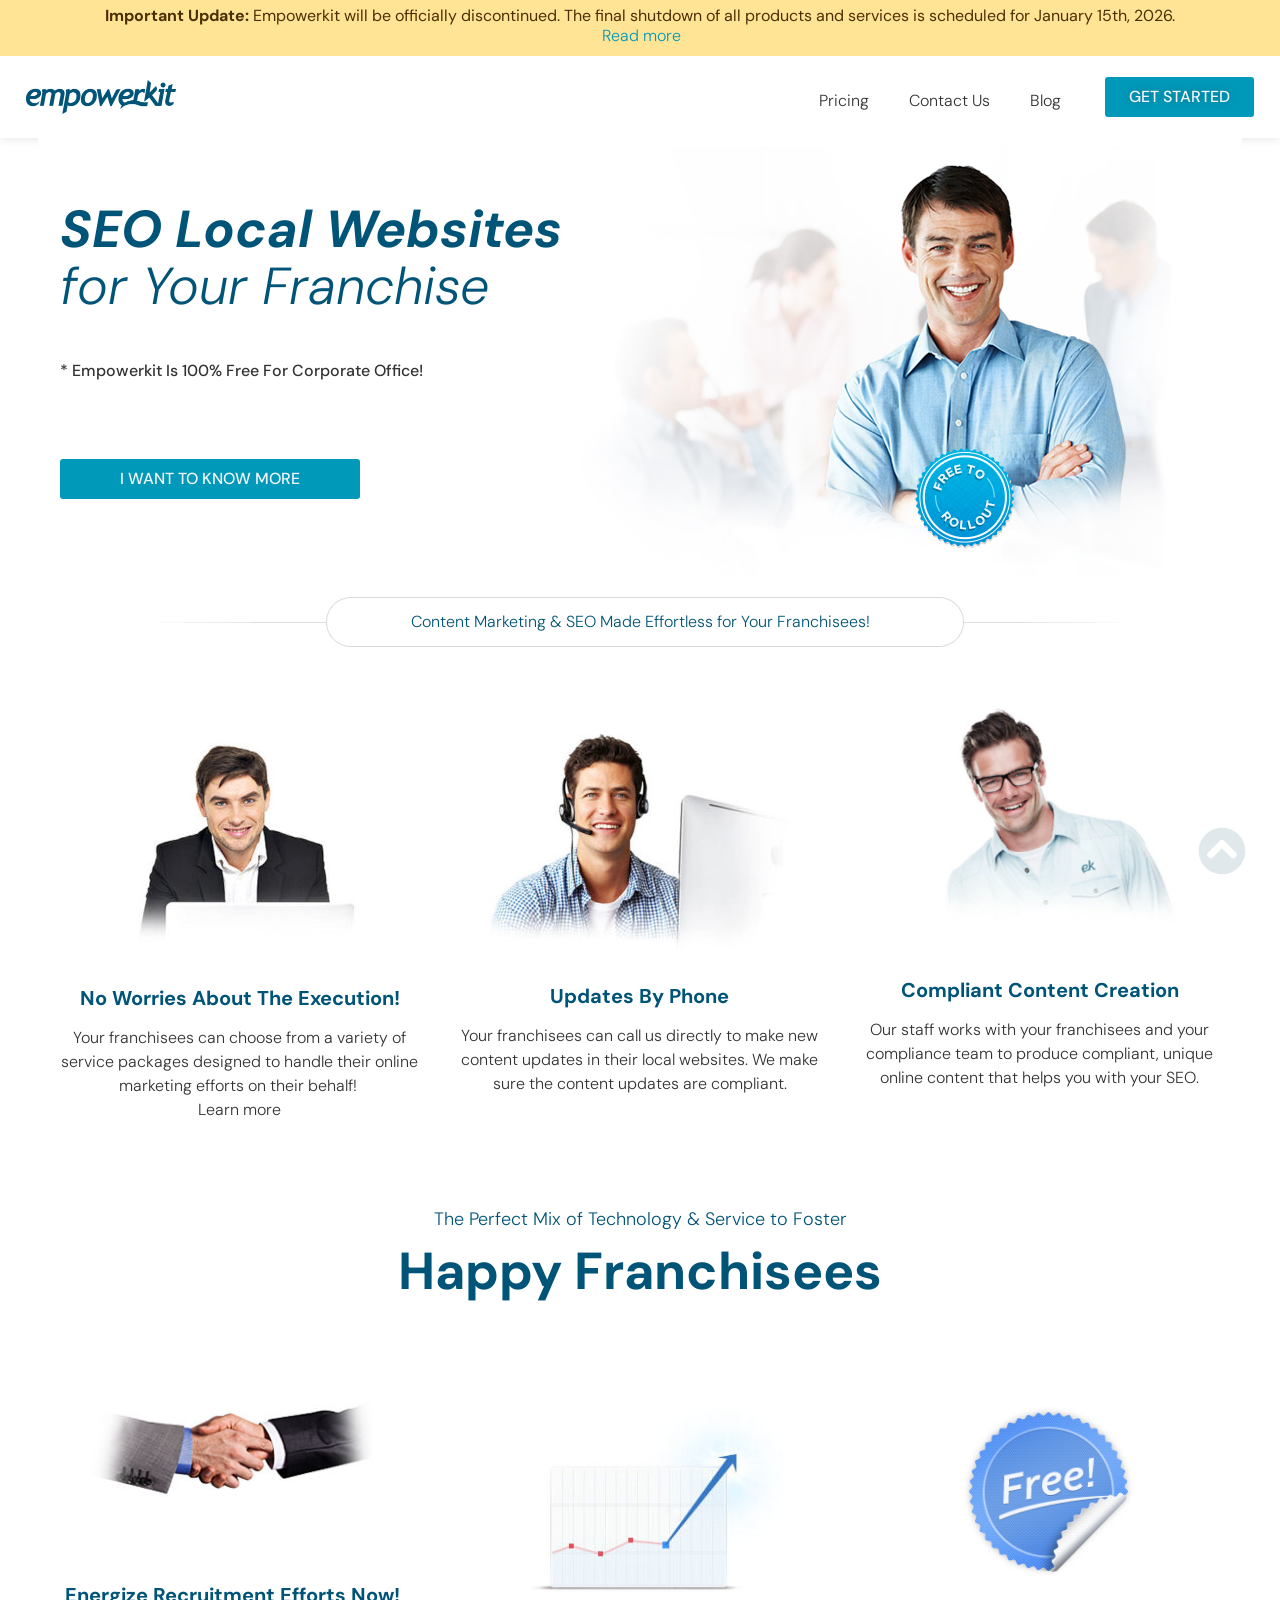
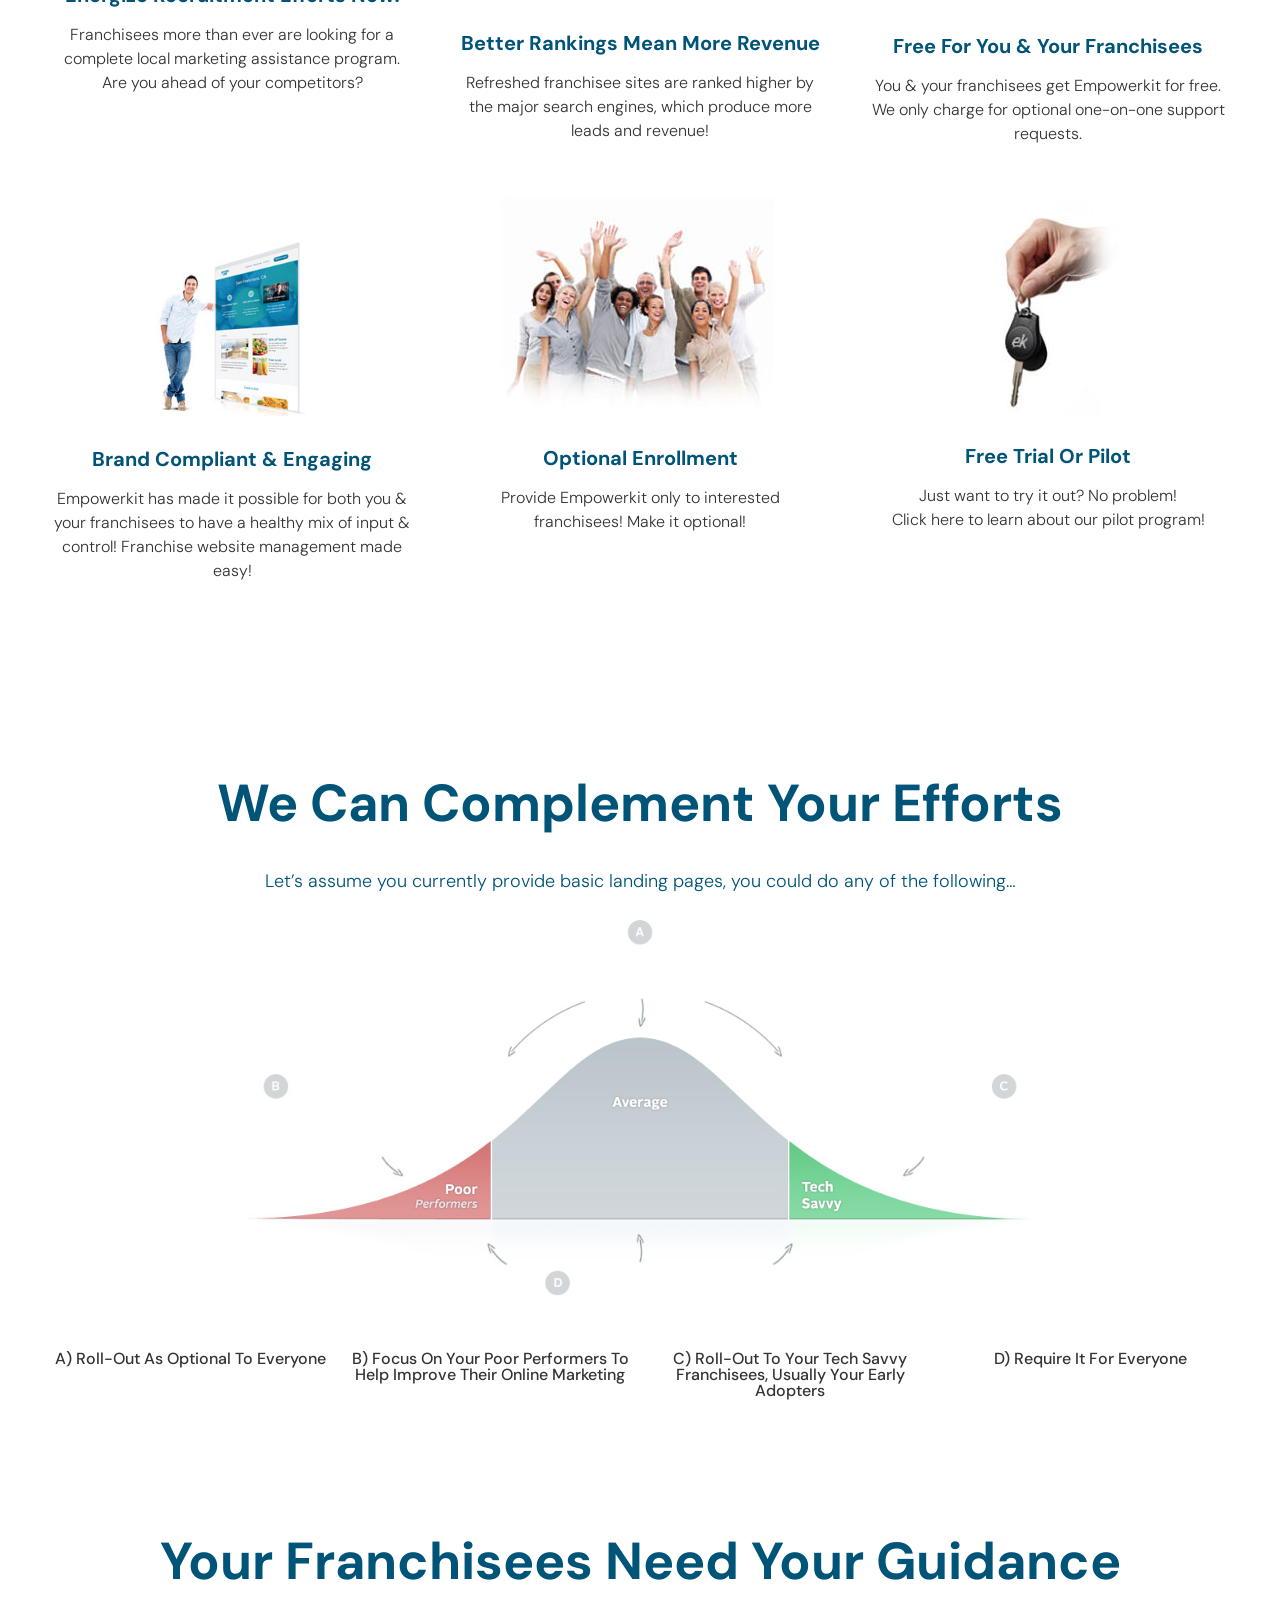
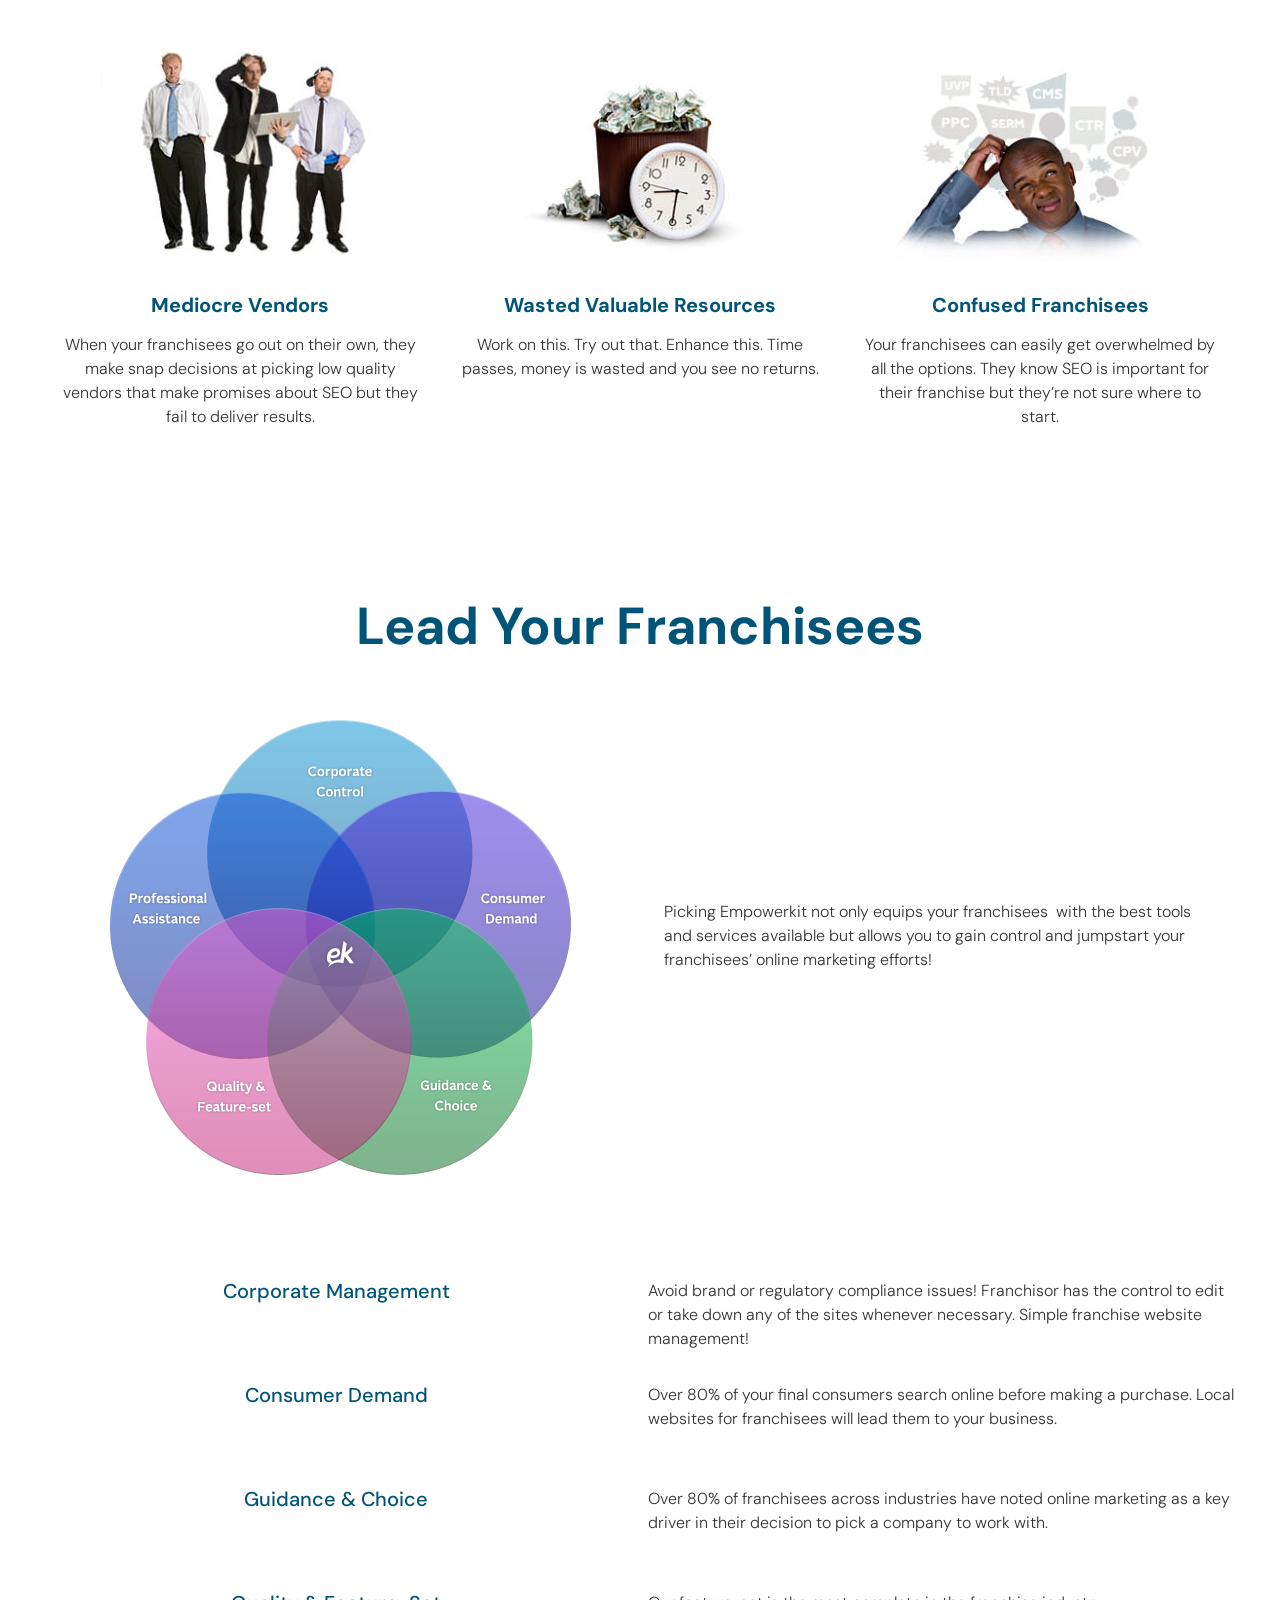
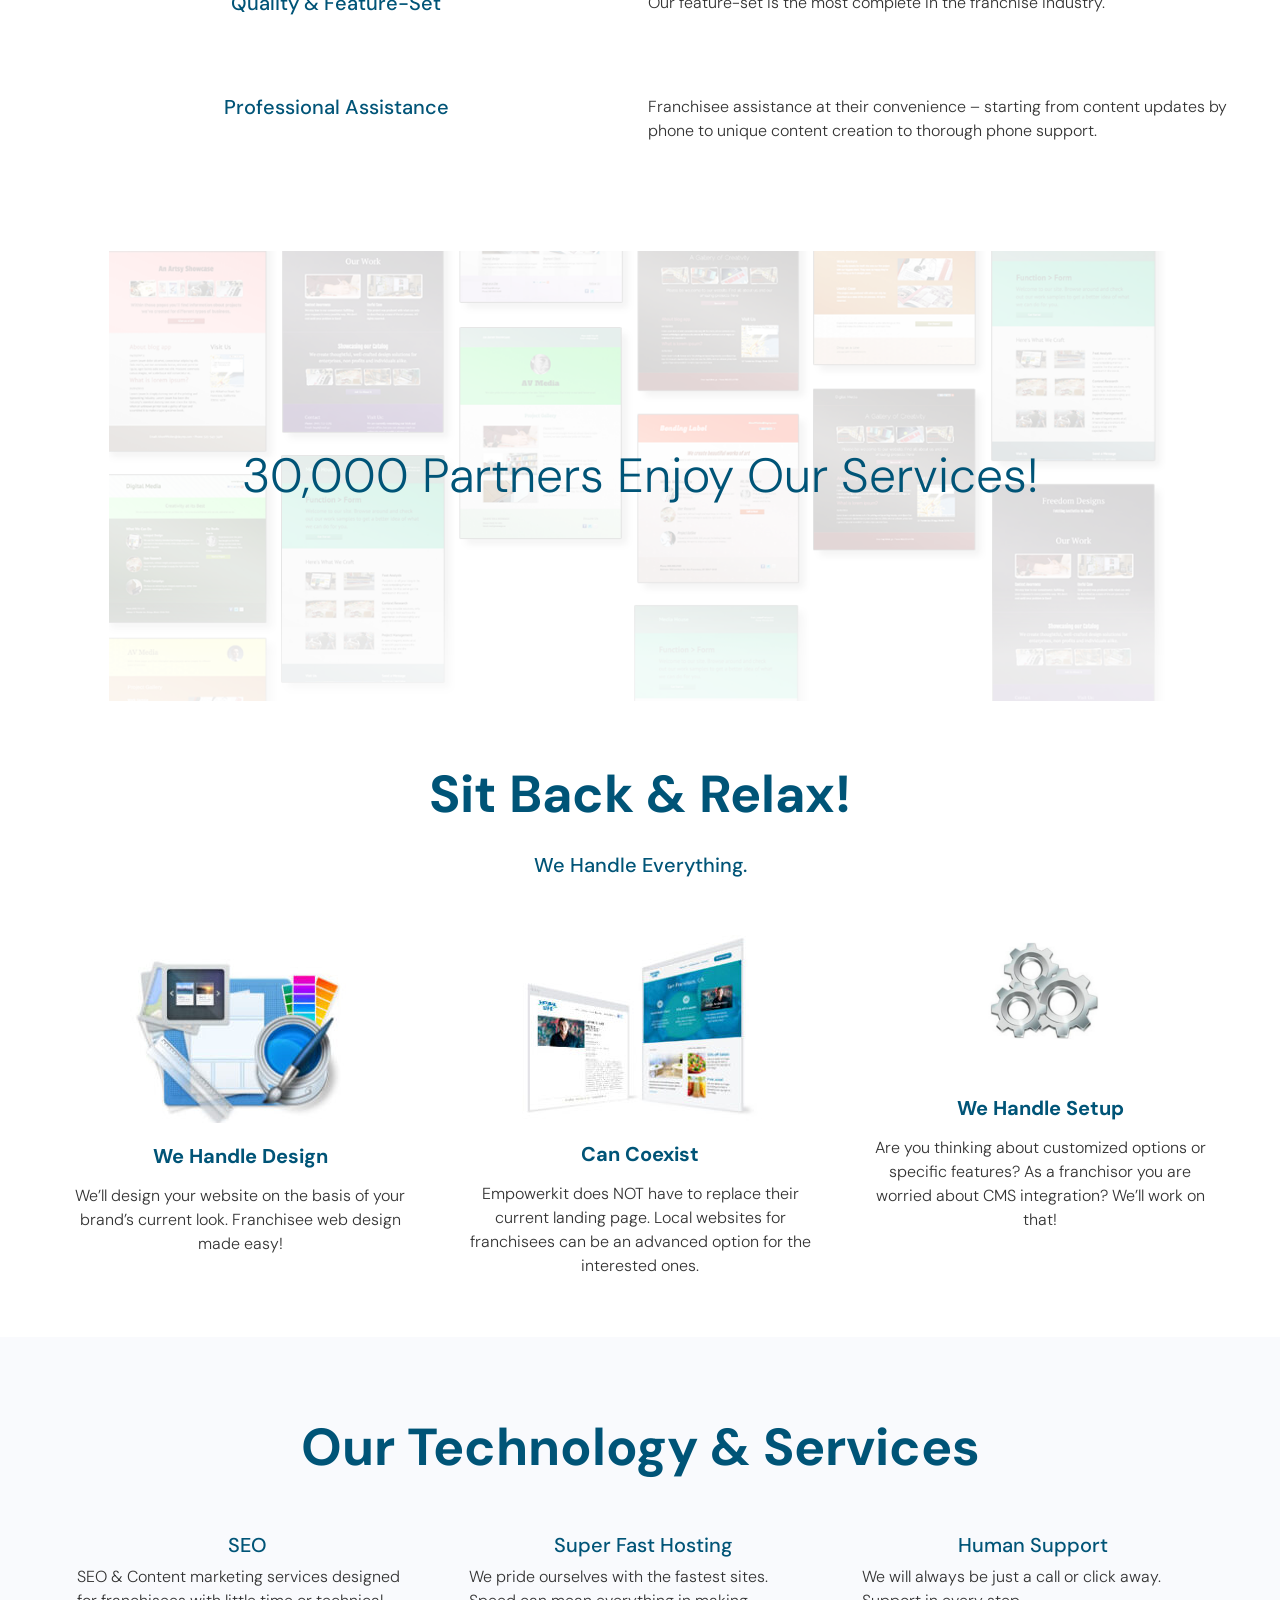
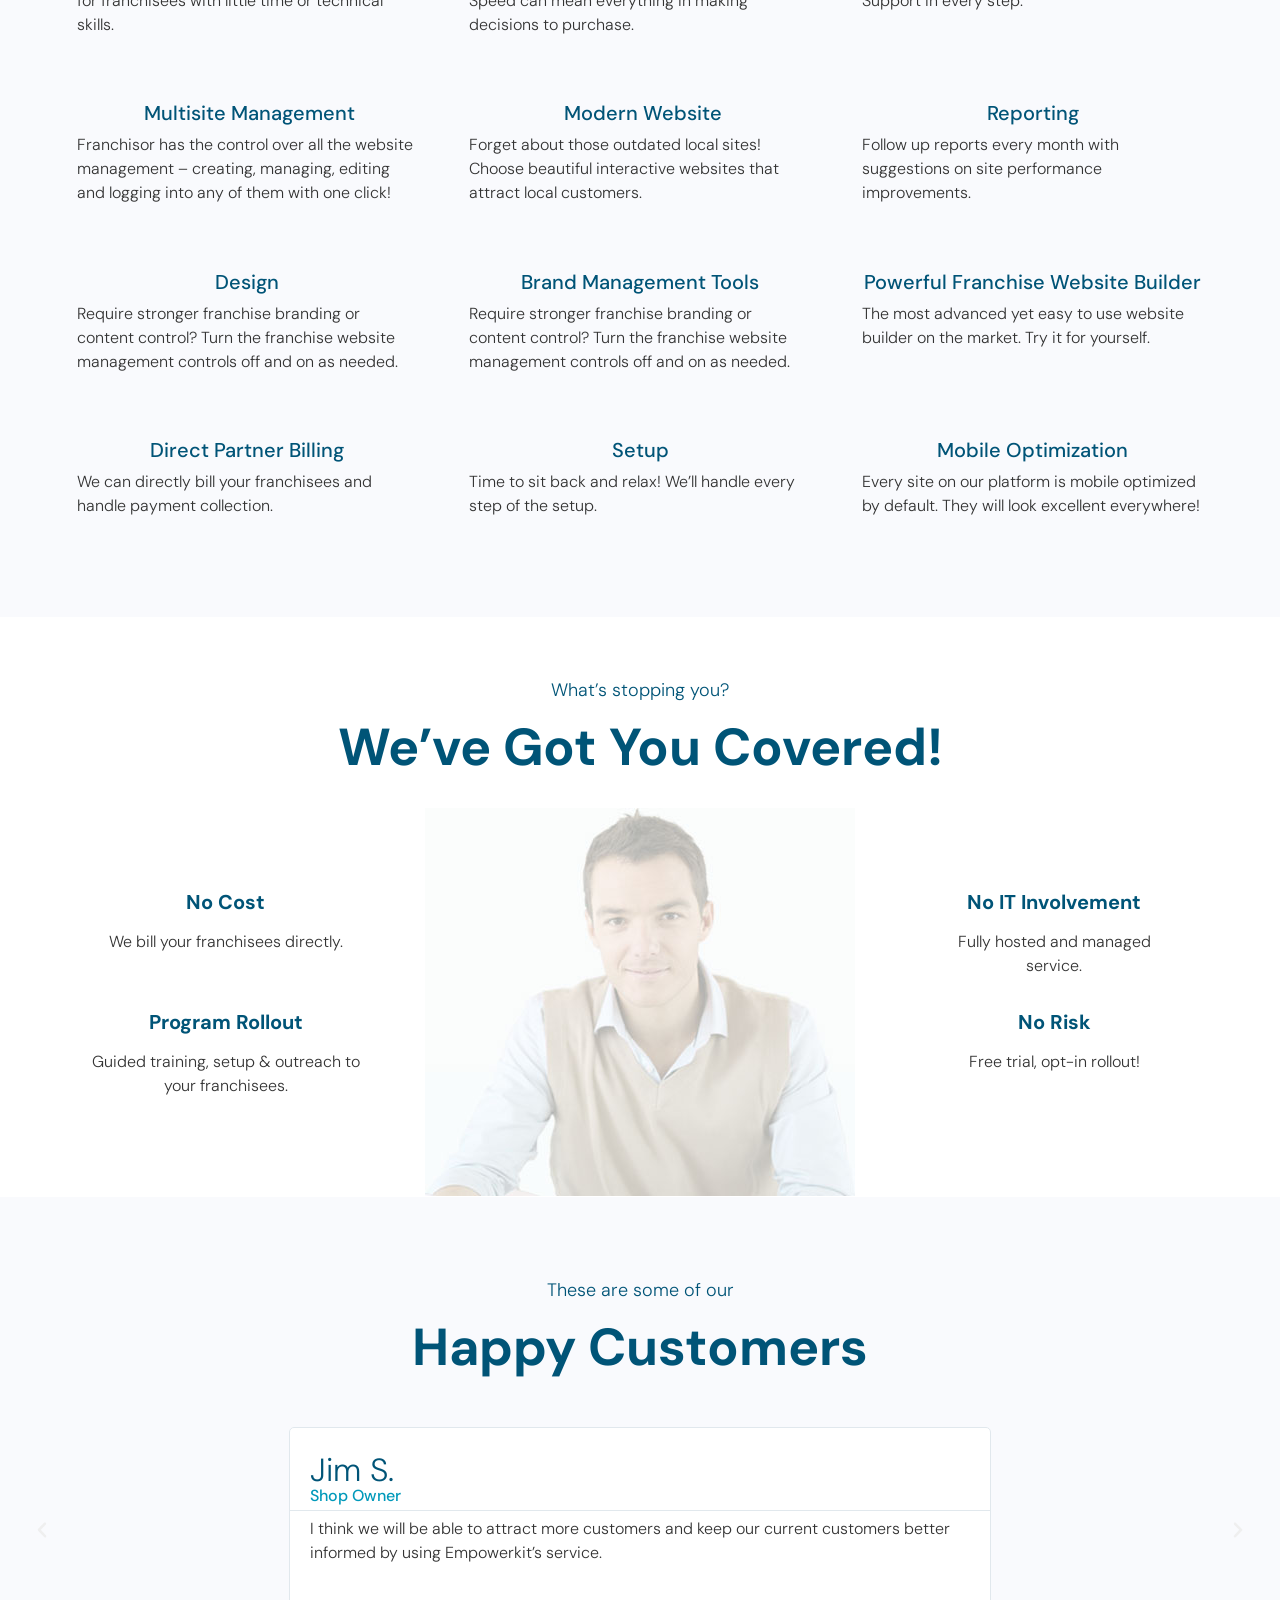
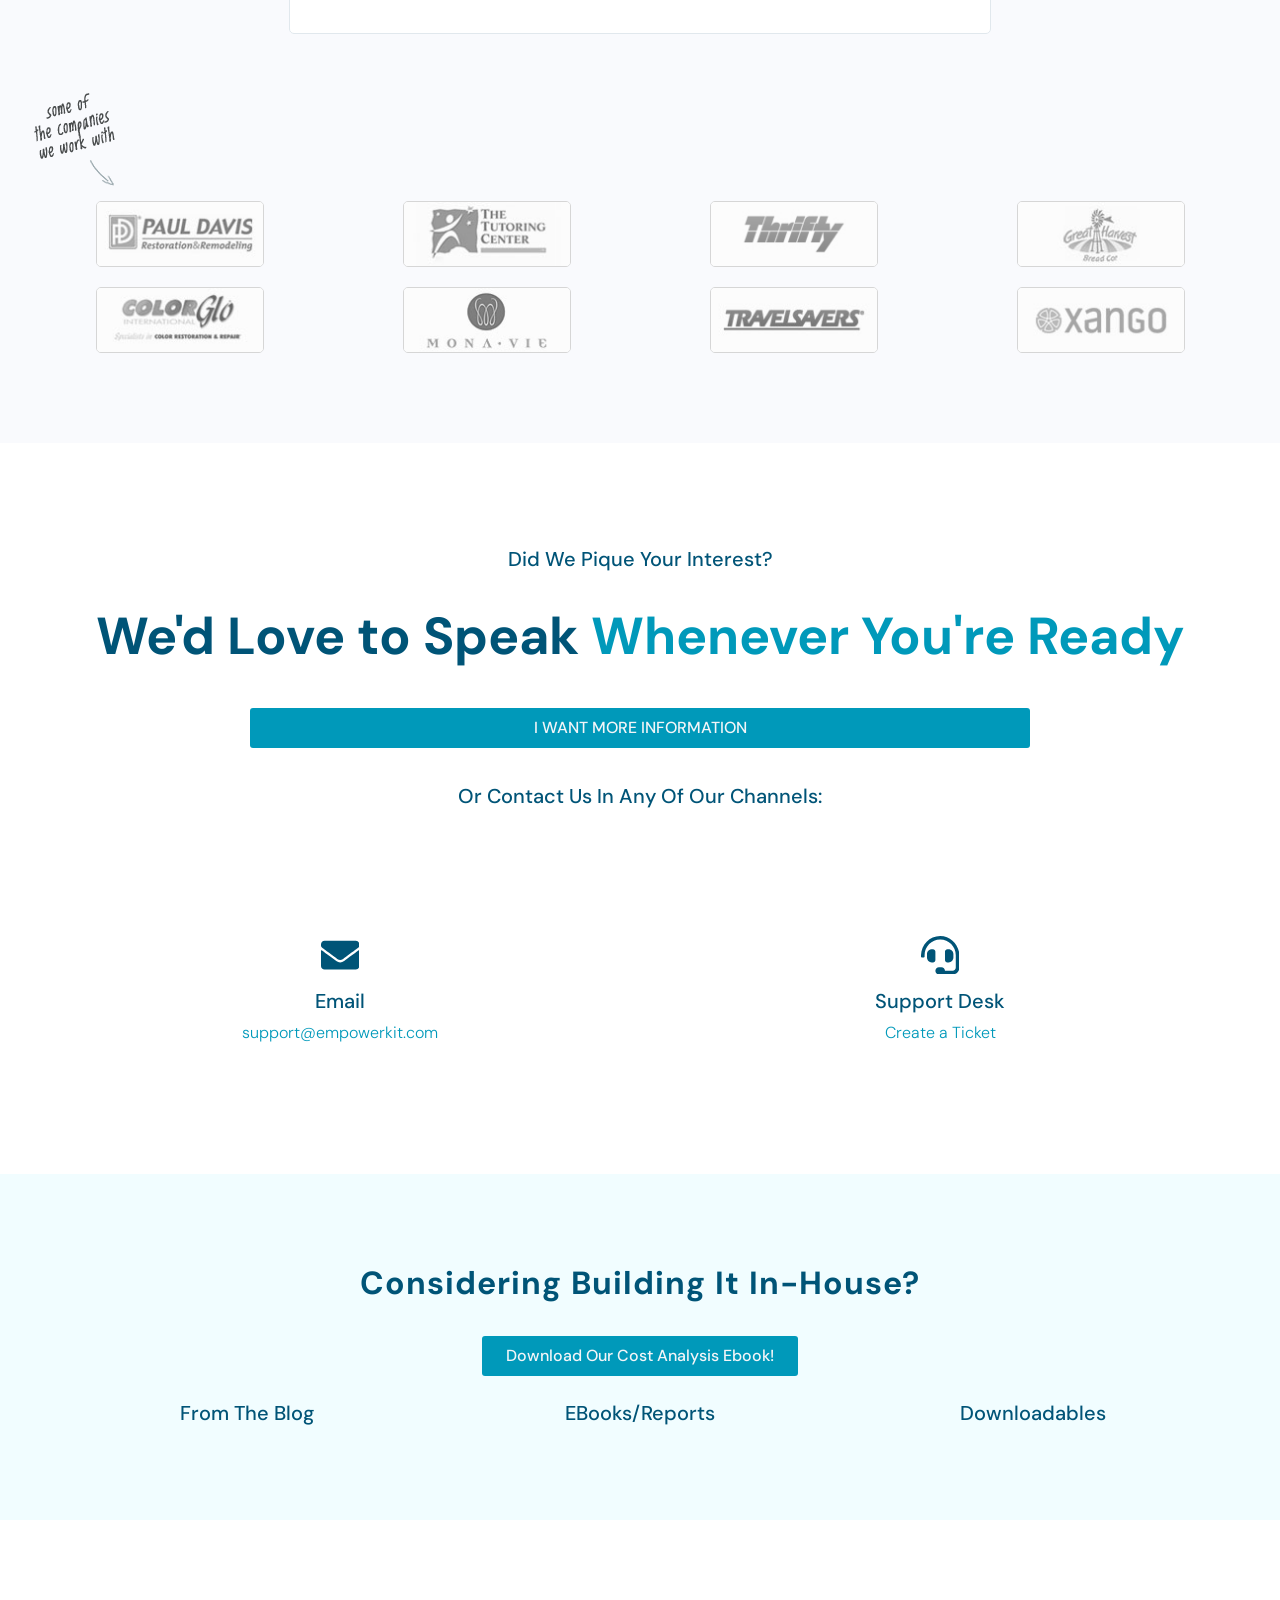
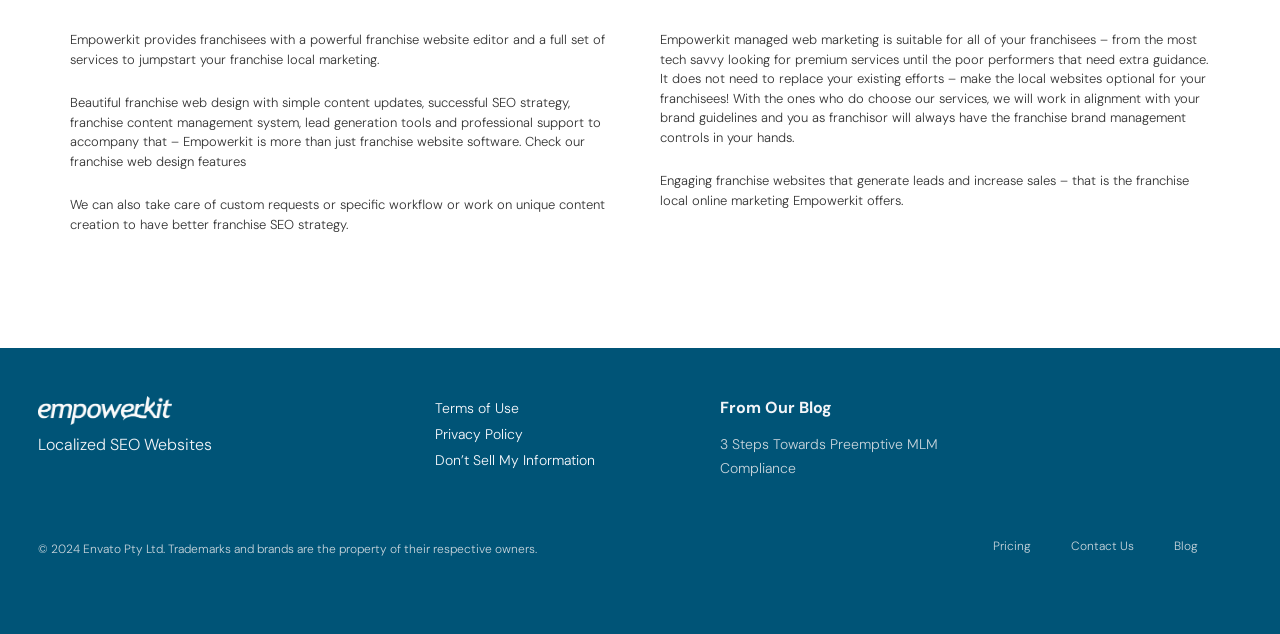
==== index.html @ 832aac99 "Fix broken header logo reference" ====
<!doctype html>
<html lang="en-US">

<meta http-equiv="content-type" content="text/html;charset=UTF-8" /><head>
	<meta charset="UTF-8">
	<meta name="viewport" content="width=device-width, initial-scale=1">
	<link rel="profile" href="https://gmpg.org/xfn/11">
	<meta name='robots' content='index, follow, max-image-preview:large, max-snippet:-1, max-video-preview:-1' />
	<style>img:is([sizes="auto" i], [sizes^="auto," i]) { contain-intrinsic-size: 3000px 1500px }</style>
	
	

<style id='global-styles-inline-css'>
:root{--wp--preset--aspect-ratio--square: 1;--wp--preset--aspect-ratio--4-3: 4/3;--wp--preset--aspect-ratio--3-4: 3/4;--wp--preset--aspect-ratio--3-2: 3/2;--wp--preset--aspect-ratio--2-3: 2/3;--wp--preset--aspect-ratio--16-9: 16/9;--wp--preset--aspect-ratio--9-16: 9/16;--wp--preset--color--black: #000000;--wp--preset--color--cyan-bluish-gray: #abb8c3;--wp--preset--color--white: #ffffff;--wp--preset--color--pale-pink: #f78da7;--wp--preset--color--vivid-red: #cf2e2e;--wp--preset--color--luminous-vivid-orange: #ff6900;--wp--preset--color--luminous-vivid-amber: #fcb900;--wp--preset--color--light-green-cyan: #7bdcb5;--wp--preset--color--vivid-green-cyan: #00d084;--wp--preset--color--pale-cyan-blue: #8ed1fc;--wp--preset--color--vivid-cyan-blue: #0693e3;--wp--preset--color--vivid-purple: #9b51e0;--wp--preset--gradient--vivid-cyan-blue-to-vivid-purple: linear-gradient(135deg,rgba(6,147,227,1) 0%,rgb(155,81,224) 100%);--wp--preset--gradient--light-green-cyan-to-vivid-green-cyan: linear-gradient(135deg,rgb(122,220,180) 0%,rgb(0,208,130) 100%);--wp--preset--gradient--luminous-vivid-amber-to-luminous-vivid-orange: linear-gradient(135deg,rgba(252,185,0,1) 0%,rgba(255,105,0,1) 100%);--wp--preset--gradient--luminous-vivid-orange-to-vivid-red: linear-gradient(135deg,rgba(255,105,0,1) 0%,rgb(207,46,46) 100%);--wp--preset--gradient--very-light-gray-to-cyan-bluish-gray: linear-gradient(135deg,rgb(238,238,238) 0%,rgb(169,184,195) 100%);--wp--preset--gradient--cool-to-warm-spectrum: linear-gradient(135deg,rgb(74,234,220) 0%,rgb(151,120,209) 20%,rgb(207,42,186) 40%,rgb(238,44,130) 60%,rgb(251,105,98) 80%,rgb(254,248,76) 100%);--wp--preset--gradient--blush-light-purple: linear-gradient(135deg,rgb(255,206,236) 0%,rgb(152,150,240) 100%);--wp--preset--gradient--blush-bordeaux: linear-gradient(135deg,rgb(254,205,165) 0%,rgb(254,45,45) 50%,rgb(107,0,62) 100%);--wp--preset--gradient--luminous-dusk: linear-gradient(135deg,rgb(255,203,112) 0%,rgb(199,81,192) 50%,rgb(65,88,208) 100%);--wp--preset--gradient--pale-ocean: linear-gradient(135deg,rgb(255,245,203) 0%,rgb(182,227,212) 50%,rgb(51,167,181) 100%);--wp--preset--gradient--electric-grass: linear-gradient(135deg,rgb(202,248,128) 0%,rgb(113,206,126) 100%);--wp--preset--gradient--midnight: linear-gradient(135deg,rgb(2,3,129) 0%,rgb(40,116,252) 100%);--wp--preset--font-size--small: 13px;--wp--preset--font-size--medium: 20px;--wp--preset--font-size--large: 36px;--wp--preset--font-size--x-large: 42px;--wp--preset--spacing--20: 0.44rem;--wp--preset--spacing--30: 0.67rem;--wp--preset--spacing--40: 1rem;--wp--preset--spacing--50: 1.5rem;--wp--preset--spacing--60: 2.25rem;--wp--preset--spacing--70: 3.38rem;--wp--preset--spacing--80: 5.06rem;--wp--preset--shadow--natural: 6px 6px 9px rgba(0, 0, 0, 0.2);--wp--preset--shadow--deep: 12px 12px 50px rgba(0, 0, 0, 0.4);--wp--preset--shadow--sharp: 6px 6px 0px rgba(0, 0, 0, 0.2);--wp--preset--shadow--outlined: 6px 6px 0px -3px rgba(255, 255, 255, 1), 6px 6px rgba(0, 0, 0, 1);--wp--preset--shadow--crisp: 6px 6px 0px rgba(0, 0, 0, 1);}:root { --wp--style--global--content-size: 800px;--wp--style--global--wide-size: 1200px; }:where(body) { margin: 0; }.wp-site-blocks > .alignleft { float: left; margin-right: 2em; }.wp-site-blocks > .alignright { float: right; margin-left: 2em; }.wp-site-blocks > .aligncenter { justify-content: center; margin-left: auto; margin-right: auto; }:where(.wp-site-blocks) > * { margin-block-start: 24px; margin-block-end: 0; }:where(.wp-site-blocks) > :first-child { margin-block-start: 0; }:where(.wp-site-blocks) > :last-child { margin-block-end: 0; }:root { --wp--style--block-gap: 24px; }:root :where(.is-layout-flow) > :first-child{margin-block-start: 0;}:root :where(.is-layout-flow) > :last-child{margin-block-end: 0;}:root :where(.is-layout-flow) > *{margin-block-start: 24px;margin-block-end: 0;}:root :where(.is-layout-constrained) > :first-child{margin-block-start: 0;}:root :where(.is-layout-constrained) > :last-child{margin-block-end: 0;}:root :where(.is-layout-constrained) > *{margin-block-start: 24px;margin-block-end: 0;}:root :where(.is-layout-flex){gap: 24px;}:root :where(.is-layout-grid){gap: 24px;}.is-layout-flow > .alignleft{float: left;margin-inline-start: 0;margin-inline-end: 2em;}.is-layout-flow > .alignright{float: right;margin-inline-start: 2em;margin-inline-end: 0;}.is-layout-flow > .aligncenter{margin-left: auto !important;margin-right: auto !important;}.is-layout-constrained > .alignleft{float: left;margin-inline-start: 0;margin-inline-end: 2em;}.is-layout-constrained > .alignright{float: right;margin-inline-start: 2em;margin-inline-end: 0;}.is-layout-constrained > .aligncenter{margin-left: auto !important;margin-right: auto !important;}.is-layout-constrained > :where(:not(.alignleft):not(.alignright):not(.alignfull)){max-width: var(--wp--style--global--content-size);margin-left: auto !important;margin-right: auto !important;}.is-layout-constrained > .alignwide{max-width: var(--wp--style--global--wide-size);}body .is-layout-flex{display: flex;}.is-layout-flex{flex-wrap: wrap;align-items: center;}.is-layout-flex > :is(*, div){margin: 0;}body .is-layout-grid{display: grid;}.is-layout-grid > :is(*, div){margin: 0;}body{padding-top: 0px;padding-right: 0px;padding-bottom: 0px;padding-left: 0px;}a:where(:not(.wp-element-button)){text-decoration: underline;}:root :where(.wp-element-button, .wp-block-button__link){background-color: #32373c;border-width: 0;color: #fff;font-family: inherit;font-size: inherit;line-height: inherit;padding: calc(0.667em + 2px) calc(1.333em + 2px);text-decoration: none;}.has-black-color{color: var(--wp--preset--color--black) !important;}.has-cyan-bluish-gray-color{color: var(--wp--preset--color--cyan-bluish-gray) !important;}.has-white-color{color: var(--wp--preset--color--white) !important;}.has-pale-pink-color{color: var(--wp--preset--color--pale-pink) !important;}.has-vivid-red-color{color: var(--wp--preset--color--vivid-red) !important;}.has-luminous-vivid-orange-color{color: var(--wp--preset--color--luminous-vivid-orange) !important;}.has-luminous-vivid-amber-color{color: var(--wp--preset--color--luminous-vivid-amber) !important;}.has-light-green-cyan-color{color: var(--wp--preset--color--light-green-cyan) !important;}.has-vivid-green-cyan-color{color: var(--wp--preset--color--vivid-green-cyan) !important;}.has-pale-cyan-blue-color{color: var(--wp--preset--color--pale-cyan-blue) !important;}.has-vivid-cyan-blue-color{color: var(--wp--preset--color--vivid-cyan-blue) !important;}.has-vivid-purple-color{color: var(--wp--preset--color--vivid-purple) !important;}.has-black-background-color{background-color: var(--wp--preset--color--black) !important;}.has-cyan-bluish-gray-background-color{background-color: var(--wp--preset--color--cyan-bluish-gray) !important;}.has-white-background-color{background-color: var(--wp--preset--color--white) !important;}.has-pale-pink-background-color{background-color: var(--wp--preset--color--pale-pink) !important;}.has-vivid-red-background-color{background-color: var(--wp--preset--color--vivid-red) !important;}.has-luminous-vivid-orange-background-color{background-color: var(--wp--preset--color--luminous-vivid-orange) !important;}.has-luminous-vivid-amber-background-color{background-color: var(--wp--preset--color--luminous-vivid-amber) !important;}.has-light-green-cyan-background-color{background-color: var(--wp--preset--color--light-green-cyan) !important;}.has-vivid-green-cyan-background-color{background-color: var(--wp--preset--color--vivid-green-cyan) !important;}.has-pale-cyan-blue-background-color{background-color: var(--wp--preset--color--pale-cyan-blue) !important;}.has-vivid-cyan-blue-background-color{background-color: var(--wp--preset--color--vivid-cyan-blue) !important;}.has-vivid-purple-background-color{background-color: var(--wp--preset--color--vivid-purple) !important;}.has-black-border-color{border-color: var(--wp--preset--color--black) !important;}.has-cyan-bluish-gray-border-color{border-color: var(--wp--preset--color--cyan-bluish-gray) !important;}.has-white-border-color{border-color: var(--wp--preset--color--white) !important;}.has-pale-pink-border-color{border-color: var(--wp--preset--color--pale-pink) !important;}.has-vivid-red-border-color{border-color: var(--wp--preset--color--vivid-red) !important;}.has-luminous-vivid-orange-border-color{border-color: var(--wp--preset--color--luminous-vivid-orange) !important;}.has-luminous-vivid-amber-border-color{border-color: var(--wp--preset--color--luminous-vivid-amber) !important;}.has-light-green-cyan-border-color{border-color: var(--wp--preset--color--light-green-cyan) !important;}.has-vivid-green-cyan-border-color{border-color: var(--wp--preset--color--vivid-green-cyan) !important;}.has-pale-cyan-blue-border-color{border-color: var(--wp--preset--color--pale-cyan-blue) !important;}.has-vivid-cyan-blue-border-color{border-color: var(--wp--preset--color--vivid-cyan-blue) !important;}.has-vivid-purple-border-color{border-color: var(--wp--preset--color--vivid-purple) !important;}.has-vivid-cyan-blue-to-vivid-purple-gradient-background{background: var(--wp--preset--gradient--vivid-cyan-blue-to-vivid-purple) !important;}.has-light-green-cyan-to-vivid-green-cyan-gradient-background{background: var(--wp--preset--gradient--light-green-cyan-to-vivid-green-cyan) !important;}.has-luminous-vivid-amber-to-luminous-vivid-orange-gradient-background{background: var(--wp--preset--gradient--luminous-vivid-amber-to-luminous-vivid-orange) !important;}.has-luminous-vivid-orange-to-vivid-red-gradient-background{background: var(--wp--preset--gradient--luminous-vivid-orange-to-vivid-red) !important;}.has-very-light-gray-to-cyan-bluish-gray-gradient-background{background: var(--wp--preset--gradient--very-light-gray-to-cyan-bluish-gray) !important;}.has-cool-to-warm-spectrum-gradient-background{background: var(--wp--preset--gradient--cool-to-warm-spectrum) !important;}.has-blush-light-purple-gradient-background{background: var(--wp--preset--gradient--blush-light-purple) !important;}.has-blush-bordeaux-gradient-background{background: var(--wp--preset--gradient--blush-bordeaux) !important;}.has-luminous-dusk-gradient-background{background: var(--wp--preset--gradient--luminous-dusk) !important;}.has-pale-ocean-gradient-background{background: var(--wp--preset--gradient--pale-ocean) !important;}.has-electric-grass-gradient-background{background: var(--wp--preset--gradient--electric-grass) !important;}.has-midnight-gradient-background{background: var(--wp--preset--gradient--midnight) !important;}.has-small-font-size{font-size: var(--wp--preset--font-size--small) !important;}.has-medium-font-size{font-size: var(--wp--preset--font-size--medium) !important;}.has-large-font-size{font-size: var(--wp--preset--font-size--large) !important;}.has-x-large-font-size{font-size: var(--wp--preset--font-size--x-large) !important;}
:root :where(.wp-block-pullquote){font-size: 1.5em;line-height: 1.6;}
</style>
<link rel='stylesheet' id='breezi-css' href='wp-content/plugins/breezi/public/css/breezi-public8a54.css' media='all' />
<link rel='stylesheet' id='hello-elementor-css' href='wp-content/themes/hello-elementor/assets/css/resetedb1.css' media='all' />
<link rel='stylesheet' id='hello-elementor-theme-style-css' href='wp-content/themes/hello-elementor/assets/css/themeedb1.css' media='all' />
<link rel='stylesheet' id='hello-elementor-header-footer-css' href='wp-content/themes/hello-elementor/assets/css/header-footeredb1.css' media='all' />
<link rel='stylesheet' id='elementor-frontend-css' href='wp-content/plugins/elementor/assets/css/frontend.min94b7.css' media='all' />
<link rel='stylesheet' id='elementor-post-1123-css' href='wp-content/uploads/elementor/css/post-1123b8ff.css' media='all' />
<link rel='stylesheet' id='e-sticky-css' href='wp-content/plugins/elementor-pro/assets/css/modules/sticky.min242d.css' media='all' />
<link rel='stylesheet' id='e-animation-fadeIn-css' href='wp-content/plugins/elementor/assets/lib/animations/styles/fadeIn.min94b7.css' media='all' />
<link rel='stylesheet' id='widget-image-css' href='wp-content/plugins/elementor/assets/css/widget-image.min94b7.css' media='all' />
<link rel='stylesheet' id='widget-nav-menu-css' href='wp-content/plugins/elementor-pro/assets/css/widget-nav-menu.min242d.css' media='all' />
<link rel='stylesheet' id='e-animation-grow-css' href='wp-content/plugins/elementor/assets/lib/animations/styles/e-animation-grow.min94b7.css' media='all' />
<link rel='stylesheet' id='widget-heading-css' href='wp-content/plugins/elementor/assets/css/widget-heading.min94b7.css' media='all' />
<link rel='stylesheet' id='widget-social-icons-css' href='wp-content/plugins/elementor/assets/css/widget-social-icons.min94b7.css' media='all' />
<link rel='stylesheet' id='e-apple-webkit-css' href='wp-content/plugins/elementor/assets/css/conditionals/apple-webkit.min94b7.css' media='all' />
<link rel='stylesheet' id='widget-posts-css' href='wp-content/plugins/elementor-pro/assets/css/widget-posts.min242d.css' media='all' />
<link rel='stylesheet' id='swiper-css' href='wp-content/plugins/elementor/assets/lib/swiper/v8/css/swiper.min94a4.css' media='all' />
<link rel='stylesheet' id='e-swiper-css' href='wp-content/plugins/elementor/assets/css/conditionals/e-swiper.min94b7.css' media='all' />
<link rel='stylesheet' id='widget-testimonial-carousel-css' href='wp-content/plugins/elementor-pro/assets/css/widget-testimonial-carousel.min242d.css' media='all' />
<link rel='stylesheet' id='widget-reviews-css' href='wp-content/plugins/elementor-pro/assets/css/widget-reviews.min242d.css' media='all' />
<link rel='stylesheet' id='widget-star-rating-css' href='wp-content/plugins/elementor/assets/css/widget-star-rating.min94b7.css' media='all' />
<link rel='stylesheet' id='widget-carousel-module-base-css' href='wp-content/plugins/elementor-pro/assets/css/widget-carousel-module-base.min242d.css' media='all' />
<link rel='stylesheet' id='widget-animated-headline-css' href='wp-content/plugins/elementor-pro/assets/css/widget-animated-headline.min242d.css' media='all' />
<link rel='stylesheet' id='e-animation-shrink-css' href='wp-content/plugins/elementor/assets/lib/animations/styles/e-animation-shrink.min94b7.css' media='all' />
<link rel='stylesheet' id='elementor-post-1240-css' href='wp-content/uploads/elementor/css/post-1240f398.css' media='all' />
<link rel='stylesheet' id='elementor-post-1188-css' href='wp-content/uploads/elementor/css/post-118814c6.css' media='all' />
<link rel='stylesheet' id='elementor-post-1190-css' href='wp-content/uploads/elementor/css/post-119014c6.css' media='all' />
<link rel='stylesheet' id='elementor-post-1193-css' href='wp-content/uploads/elementor/css/post-119314c6.css' media='all' />
<link rel='stylesheet' id='elementor-gf-local-dmsans-css' href='wp-content/uploads/elementor/google-fonts/css/dmsans4153.css' media='all' />
<script src="wp-includes/js/jquery/jquery.minf43b.js" id="jquery-core-js"></script>
<script src="wp-includes/js/jquery/jquery-migrate.min5589.js" id="jquery-migrate-js"></script>
<script src="wp-content/plugins/breezi/public/js/breezi-public8a54.js" id="breezi-js"></script>
			<style>
				.e-con.e-parent:nth-of-type(n+4):not(.e-lazyloaded):not(.e-no-lazyload),
				.e-con.e-parent:nth-of-type(n+4):not(.e-lazyloaded):not(.e-no-lazyload) * {
					background-image: none !important;
				}
				@media screen and (max-height: 1024px) {
					.e-con.e-parent:nth-of-type(n+3):not(.e-lazyloaded):not(.e-no-lazyload),
					.e-con.e-parent:nth-of-type(n+3):not(.e-lazyloaded):not(.e-no-lazyload) * {
						background-image: none !important;
					}
				}
				@media screen and (max-height: 640px) {
					.e-con.e-parent:nth-of-type(n+2):not(.e-lazyloaded):not(.e-no-lazyload),
					.e-con.e-parent:nth-of-type(n+2):not(.e-lazyloaded):not(.e-no-lazyload) * {
						background-image: none !important;
					}
				}
			</style>
			<link rel="icon" href="wp-content/uploads/2025/08/cropped-asd-32x32.png" sizes="32x32" />
<link rel="icon" href="wp-content/uploads/2025/08/cropped-asd-192x192.png" sizes="192x192" />
<link rel="apple-touch-icon" href="wp-content/uploads/2025/08/cropped-asd-180x180.png" />
<meta name="msapplication-TileImage" content="/wp-content/uploads/2025/08/cropped-asd-270x270.png" />
</head>
<body class="home wp-singular page-template-default page page-id-1240 wp-custom-logo wp-embed-responsive wp-theme-hello-elementor hello-elementor-default elementor-default elementor-kit-1123 elementor-page elementor-page-1240 elementor-page-1193">


<a class="skip-link screen-reader-text" href="#content">Skip to content</a>

		<header data-elementor-type="header" data-elementor-id="1188" class="elementor elementor-1188 elementor-location-header" data-elementor-post-type="elementor_library">
			<div class="elementor-element elementor-element-714b36e e-flex e-con-boxed elementor-invisible e-con e-parent" data-id="714b36e" data-element_type="container" data-settings="{&quot;background_background&quot;:&quot;classic&quot;,&quot;sticky&quot;:&quot;top&quot;,&quot;animation&quot;:&quot;fadeIn&quot;,&quot;sticky_on&quot;:[&quot;desktop&quot;,&quot;tablet&quot;,&quot;mobile&quot;],&quot;sticky_offset&quot;:0,&quot;sticky_effects_offset&quot;:0,&quot;sticky_anchor_link_offset&quot;:0}">
					<div class="e-con-inner">
				<div class="elementor-element elementor-element-ef3f4f1 elementor-widget__width-initial elementor-widget elementor-widget-text-editor" data-id="ef3f4f1" data-element_type="widget" data-widget_type="text-editor.default">
				<div class="elementor-widget-container">
									<p><strong>Important Update:</strong> Empowerkit will be officially discontinued. The final shutdown of all products and services is scheduled for January 15th, 2026.  <a href="announcement/index.html">Read more</a></p>								</div>
				</div>
					</div>
				</div>
		<div class="elementor-element elementor-element-242aa225 e-flex e-con-boxed elementor-invisible e-con e-parent" data-id="242aa225" data-element_type="container" data-settings="{&quot;sticky&quot;:&quot;top&quot;,&quot;animation&quot;:&quot;fadeIn&quot;,&quot;background_background&quot;:&quot;classic&quot;,&quot;sticky_offset&quot;:40,&quot;sticky_on&quot;:[&quot;desktop&quot;,&quot;tablet&quot;,&quot;mobile&quot;],&quot;sticky_effects_offset&quot;:0,&quot;sticky_anchor_link_offset&quot;:0}">
					<div class="e-con-inner">
		<div class="elementor-element elementor-element-1a4d49f9 e-con-full e-flex e-con e-child" data-id="1a4d49f9" data-element_type="container">
				<div class="elementor-element elementor-element-58928f9 elementor-widget elementor-widget-theme-site-logo elementor-widget-image" data-id="58928f9" data-element_type="widget" data-widget_type="theme-site-logo.default">
				<div class="elementor-widget-container">
											<a href="#">
			<img width="300" height="67" src="images/Asset-73-300x67.png" class="attachment-medium size-medium wp-image-1129" alt="Empowerkit Logo" />				</a>
											</div>
				</div>
				</div>
		<div class="elementor-element elementor-element-8db1f19 e-con-full e-flex e-con e-child" data-id="8db1f19" data-element_type="container">
				<div class="elementor-element elementor-element-4ac33286 elementor-widget-mobile__width-initial elementor-nav-menu--stretch elementor-nav-menu__align-end elementor-nav-menu--dropdown-tablet elementor-nav-menu__text-align-aside elementor-nav-menu--toggle elementor-nav-menu--burger elementor-widget elementor-widget-nav-menu" data-id="4ac33286" data-element_type="widget" data-settings="{&quot;submenu_icon&quot;:{&quot;value&quot;:&quot;&lt;i class=\&quot;\&quot;&gt;&lt;\/i&gt;&quot;,&quot;library&quot;:&quot;&quot;},&quot;full_width&quot;:&quot;stretch&quot;,&quot;layout&quot;:&quot;horizontal&quot;,&quot;toggle&quot;:&quot;burger&quot;}" data-widget_type="nav-menu.default">
				<div class="elementor-widget-container">
								<nav aria-label="Main Navigation" class="elementor-nav-menu--main elementor-nav-menu__container elementor-nav-menu--layout-horizontal e--pointer-overline e--animation-fade">
				<ul id="menu-1-4ac33286" class="elementor-nav-menu"><li class="menu-item menu-item-type-post_type menu-item-object-page menu-item-1275"><a href="packages/index.html" class="elementor-item">Pricing</a></li>
<li class="menu-item menu-item-type-post_type menu-item-object-page menu-item-1273"><a href="contact-us/index.html" class="elementor-item">Contact Us</a></li>
<li class="menu-item menu-item-type-taxonomy menu-item-object-category menu-item-1274"><a href="category/blog/index.html" class="elementor-item">Blog</a></li>
</ul>			</nav>
					<div class="elementor-menu-toggle" role="button" tabindex="0" aria-label="Menu Toggle" aria-expanded="false">
			<svg aria-hidden="true" role="presentation" class="elementor-menu-toggle__icon--open e-font-icon-svg e-eicon-menu-bar" viewBox="0 0 1000 1000" xmlns="http://www.w3.org/2000/svg"><path d="M104 333H896C929 333 958 304 958 271S929 208 896 208H104C71 208 42 237 42 271S71 333 104 333ZM104 583H896C929 583 958 554 958 521S929 458 896 458H104C71 458 42 487 42 521S71 583 104 583ZM104 833H896C929 833 958 804 958 771S929 708 896 708H104C71 708 42 737 42 771S71 833 104 833Z"></path></svg><svg aria-hidden="true" role="presentation" class="elementor-menu-toggle__icon--close e-font-icon-svg e-eicon-close" viewBox="0 0 1000 1000" xmlns="http://www.w3.org/2000/svg"><path d="M742 167L500 408 258 167C246 154 233 150 217 150 196 150 179 158 167 167 154 179 150 196 150 212 150 229 154 242 171 254L408 500 167 742C138 771 138 800 167 829 196 858 225 858 254 829L496 587 738 829C750 842 767 846 783 846 800 846 817 842 829 829 842 817 846 804 846 783 846 767 842 750 829 737L588 500 833 258C863 229 863 200 833 171 804 137 775 137 742 167Z"></path></svg>		</div>
					<nav class="elementor-nav-menu--dropdown elementor-nav-menu__container" aria-hidden="true">
				<ul id="menu-2-4ac33286" class="elementor-nav-menu"><li class="menu-item menu-item-type-post_type menu-item-object-page menu-item-1275"><a href="packages/index.html" class="elementor-item" tabindex="-1">Pricing</a></li>
<li class="menu-item menu-item-type-post_type menu-item-object-page menu-item-1273"><a href="contact-us/index.html" class="elementor-item" tabindex="-1">Contact Us</a></li>
<li class="menu-item menu-item-type-taxonomy menu-item-object-category menu-item-1274"><a href="category/blog/index.html" class="elementor-item" tabindex="-1">Blog</a></li>
</ul>			</nav>
						</div>
				</div>
				<div class="elementor-element elementor-element-2d3fae91 elementor-align-right elementor-hidden-tablet elementor-hidden-mobile elementor-widget elementor-widget-button" data-id="2d3fae91" data-element_type="widget" data-widget_type="button.default">
				<div class="elementor-widget-container">
									<div class="elementor-button-wrapper">
					<a class="elementor-button elementor-button-link elementor-size-sm elementor-animation-grow" href="contact-us/index.html">
						<span class="elementor-button-content-wrapper">
									<span class="elementor-button-text">GET STARTED</span>
					</span>
					</a>
				</div>
								</div>
				</div>
				</div>
					</div>
				</div>
				</header>
				<div data-elementor-type="single-page" data-elementor-id="1193" class="elementor elementor-1193 elementor-location-single post-1240 page type-page status-publish has-post-thumbnail hentry" data-elementor-post-type="elementor_library">
			<div class="elementor-element elementor-element-1082d543 e-con-full e-flex e-con e-parent" data-id="1082d543" data-element_type="container">
				<div class="elementor-element elementor-element-41532c1 elementor-widget elementor-widget-theme-post-content" data-id="41532c1" data-element_type="widget" data-widget_type="theme-post-content.default">
				<div class="elementor-widget-container">
							<div data-elementor-type="wp-page" data-elementor-id="1240" class="elementor elementor-1240" data-elementor-post-type="page">
				<div class="elementor-element elementor-element-40048e55 e-con-full e-flex e-con e-parent" data-id="40048e55" data-element_type="container" id="scroll-up" data-settings="{&quot;background_background&quot;:&quot;classic&quot;}">
		<div class="elementor-element elementor-element-4474da48 e-con-full e-flex e-con e-child" data-id="4474da48" data-element_type="container" data-settings="{&quot;background_background&quot;:&quot;classic&quot;}">
				<div class="elementor-element elementor-element-36fbba22 elementor-widget elementor-widget-heading" data-id="36fbba22" data-element_type="widget" data-widget_type="heading.default">
				<div class="elementor-widget-container">
					<h2 class="elementor-heading-title elementor-size-default">SEO Local Websites</h2>				</div>
				</div>
				<div class="elementor-element elementor-element-6b58acc5 elementor-widget elementor-widget-heading" data-id="6b58acc5" data-element_type="widget" data-widget_type="heading.default">
				<div class="elementor-widget-container">
					<h2 class="elementor-heading-title elementor-size-default">for Your Franchise</h2>				</div>
				</div>
				<div class="elementor-element elementor-element-2fe2570b elementor-widget elementor-widget-heading" data-id="2fe2570b" data-element_type="widget" data-widget_type="heading.default">
				<div class="elementor-widget-container">
					<h5 class="elementor-heading-title elementor-size-default">* Empowerkit is 100% free for corporate office!</h5>				</div>
				</div>
				<div class="elementor-element elementor-element-71cd2324 elementor-align-center elementor-mobile-align-center elementor-widget elementor-widget-button" data-id="71cd2324" data-element_type="widget" data-widget_type="button.default">
				<div class="elementor-widget-container">
									<div class="elementor-button-wrapper">
					<a class="elementor-button elementor-button-link elementor-size-sm" href="contact-us/index.html">
						<span class="elementor-button-content-wrapper">
									<span class="elementor-button-text">I WANT TO KNOW MORE</span>
					</span>
					</a>
				</div>
								</div>
				</div>
				</div>
		<div class="elementor-element elementor-element-56ac115e e-con-full e-flex e-con e-child" data-id="56ac115e" data-element_type="container" data-settings="{&quot;background_background&quot;:&quot;classic&quot;}">
				<div class="elementor-element elementor-element-597c9cc4 elementor-widget elementor-widget-heading" data-id="597c9cc4" data-element_type="widget" data-widget_type="heading.default">
				<div class="elementor-widget-container">
					<span class="elementor-heading-title elementor-size-default">Content Marketing &amp; SEO Made Effortless for Your Franchisees!</span>				</div>
				</div>
				</div>
				</div>
		<div class="elementor-element elementor-element-34550b84 e-flex e-con-boxed e-con e-parent" data-id="34550b84" data-element_type="container">
					<div class="e-con-inner">
		<div class="elementor-element elementor-element-19da7ca0 e-con-full e-flex e-con e-child" data-id="19da7ca0" data-element_type="container">
				<div class="elementor-element elementor-element-30082cd6 elementor-widget elementor-widget-text-editor" data-id="30082cd6" data-element_type="widget" data-widget_type="text-editor.default">
				<div class="elementor-widget-container">
									<p> </p><p><img fetchpriority="high" decoding="async" class="alignnone size-medium wp-image-174" src="wp-content/uploads/2024/07/manager_person-300x221.jpg" alt="" width="300" height="221" /></p><h4>No worries about the execution!</h4><p>Your franchisees can choose from a variety of service packages designed to handle their online marketing efforts on their behalf! <br /><span style="color: var( --e-global-color-text ); font-family: var( --e-global-typography-text-font-family ), Sans-serif; font-size: var( --e-global-typography-text-font-size ); font-style: var( --e-global-typography-text-font-style ); font-weight: var( --e-global-typography-text-font-weight ); letter-spacing: var( --e-global-typography-text-letter-spacing ); text-transform: var( --e-global-typography-text-text-transform ); background-color: var( --e-global-color-c696dce );">Learn more</span></p>								</div>
				</div>
				</div>
		<div class="elementor-element elementor-element-18699497 e-con-full e-flex e-con e-child" data-id="18699497" data-element_type="container">
				<div class="elementor-element elementor-element-37956f99 elementor-widget elementor-widget-text-editor" data-id="37956f99" data-element_type="widget" data-widget_type="text-editor.default">
				<div class="elementor-widget-container">
									<p> </p><p><img decoding="async" class="alignnone size-medium wp-image-177" src="wp-content/uploads/2024/07/partner_success_04-300x219.jpg" alt="" width="300" height="219" /></p><h4>Updates by phone</h4><p><span style="color: var( --e-global-color-text ); font-family: var( --e-global-typography-text-font-family ), Sans-serif; font-size: var( --e-global-typography-text-font-size ); font-style: var( --e-global-typography-text-font-style ); font-weight: var( --e-global-typography-text-font-weight ); letter-spacing: var( --e-global-typography-text-letter-spacing ); text-transform: var( --e-global-typography-text-text-transform ); background-color: var( --e-global-color-c696dce );">Your franchisees can call us directly to make new content updates in their local websites. We make sure the content updates are compliant.<br /></span></p>								</div>
				</div>
				</div>
		<div class="elementor-element elementor-element-60e822cb e-con-full e-flex e-con e-child" data-id="60e822cb" data-element_type="container">
				<div class="elementor-element elementor-element-652a27de elementor-widget elementor-widget-text-editor" data-id="652a27de" data-element_type="widget" data-widget_type="text-editor.default">
				<div class="elementor-widget-container">
									<h4><img decoding="async" class="alignnone size-medium wp-image-235" src="wp-content/uploads/2024/07/Screenshot-2024-07-23-at-9.01.31%e2%80%afp.m-300x263.png" alt="" width="300" height="263" /></h4><h4>Compliant content creation</h4><p><span style="color: var( --e-global-color-text ); font-family: var( --e-global-typography-text-font-family ), Sans-serif; font-size: var( --e-global-typography-text-font-size ); font-style: var( --e-global-typography-text-font-style ); font-weight: var( --e-global-typography-text-font-weight ); letter-spacing: var( --e-global-typography-text-letter-spacing ); text-transform: var( --e-global-typography-text-text-transform ); background-color: var( --e-global-color-c696dce );">Our staff works with your franchisees and your compliance team to produce compliant, unique online content that helps you with your SEO.<br /></span></p>								</div>
				</div>
				</div>
					</div>
				</div>
		<div class="elementor-element elementor-element-811690b e-flex e-con-boxed e-con e-parent" data-id="811690b" data-element_type="container" data-settings="{&quot;background_background&quot;:&quot;classic&quot;}">
					<div class="e-con-inner">
				<div class="elementor-element elementor-element-5a07bea3 elementor-widget elementor-widget-heading" data-id="5a07bea3" data-element_type="widget" data-widget_type="heading.default">
				<div class="elementor-widget-container">
					<h2 class="elementor-heading-title elementor-size-default">The Perfect Mix of Technology &amp; Service to Foster</h2>				</div>
				</div>
				<div class="elementor-element elementor-element-304f4dc5 elementor-widget elementor-widget-heading" data-id="304f4dc5" data-element_type="widget" data-widget_type="heading.default">
				<div class="elementor-widget-container">
					<h2 class="elementor-heading-title elementor-size-default">Happy Franchisees</h2>				</div>
				</div>
					</div>
				</div>
		<div class="elementor-element elementor-element-3307b2fd e-grid e-con-boxed e-con e-parent" data-id="3307b2fd" data-element_type="container" data-settings="{&quot;background_background&quot;:&quot;classic&quot;}">
					<div class="e-con-inner">
				<div class="elementor-element elementor-element-7175e7e6 elementor-widget elementor-widget-text-editor" data-id="7175e7e6" data-element_type="widget" data-widget_type="text-editor.default">
				<div class="elementor-widget-container">
									<p><img loading="lazy" decoding="async" class="alignnone wp-image-267" src="wp-content/uploads/2024/07/ek_shake_hands.jpg" alt="" width="280" height="218" /></p><h4>Energize recruitment efforts now!</h4><p><span style="color: var( --e-global-color-text ); font-family: var( --e-global-typography-text-font-family ), Sans-serif; font-size: var( --e-global-typography-text-font-size ); font-style: var( --e-global-typography-text-font-style ); font-weight: var( --e-global-typography-text-font-weight ); letter-spacing: var( --e-global-typography-text-letter-spacing ); text-transform: var( --e-global-typography-text-text-transform ); background-color: var( --e-global-color-c696dce );">Franchisees more than ever are looking for a complete local marketing assistance program. Are you ahead of your competitors?<br /></span></p>								</div>
				</div>
				<div class="elementor-element elementor-element-74ea5a68 elementor-widget elementor-widget-text-editor" data-id="74ea5a68" data-element_type="widget" data-widget_type="text-editor.default">
				<div class="elementor-widget-container">
									<p> </p><p><img loading="lazy" decoding="async" class="alignnone size-medium wp-image-268" src="wp-content/uploads/2024/07/ek_increase_sales-300x218.jpg" alt="" width="300" height="218" /></p><h4>Better rankings mean more revenue</h4><p><span style="color: var( --e-global-color-text ); font-family: var( --e-global-typography-text-font-family ), Sans-serif; font-size: var( --e-global-typography-text-font-size ); font-style: var( --e-global-typography-text-font-style ); font-weight: var( --e-global-typography-text-font-weight ); letter-spacing: var( --e-global-typography-text-letter-spacing ); text-transform: var( --e-global-typography-text-text-transform ); background-color: var( --e-global-color-c696dce );">Refreshed franchisee sites are ranked higher by the major search engines, which produce more leads and revenue!<br /></span></p>								</div>
				</div>
				<div class="elementor-element elementor-element-53a68dd8 elementor-widget elementor-widget-text-editor" data-id="53a68dd8" data-element_type="widget" data-widget_type="text-editor.default">
				<div class="elementor-widget-container">
									<h4> </h4><p><img loading="lazy" decoding="async" class="alignnone size-medium wp-image-269" src="wp-content/uploads/2024/07/free-sticker-300x221.png" alt="" width="300" height="221" /></p><h4>Free for you &amp; your franchisees</h4><p><span style="color: var( --e-global-color-text ); font-family: var( --e-global-typography-text-font-family ), Sans-serif; font-size: var( --e-global-typography-text-font-size ); font-style: var( --e-global-typography-text-font-style ); font-weight: var( --e-global-typography-text-font-weight ); letter-spacing: var( --e-global-typography-text-letter-spacing ); text-transform: var( --e-global-typography-text-text-transform ); background-color: var( --e-global-color-c696dce );">You &amp; your franchisees get Empowerkit for free. We only charge for optional one-on-one support requests.<br /></span></p>								</div>
				</div>
				<div class="elementor-element elementor-element-706ff0e5 elementor-widget elementor-widget-text-editor" data-id="706ff0e5" data-element_type="widget" data-widget_type="text-editor.default">
				<div class="elementor-widget-container">
									<p> </p><p><img loading="lazy" decoding="async" class="alignnone  wp-image-271" src="wp-content/uploads/2024/07/ek_man_sites.jpg" alt="" width="163" height="174" /></p><h4>Brand compliant &amp; engaging</h4><p><span style="color: var( --e-global-color-text ); font-family: var( --e-global-typography-text-font-family ), Sans-serif; font-size: var( --e-global-typography-text-font-size ); font-style: var( --e-global-typography-text-font-style ); font-weight: var( --e-global-typography-text-font-weight ); letter-spacing: var( --e-global-typography-text-letter-spacing ); text-transform: var( --e-global-typography-text-text-transform ); background-color: var( --e-global-color-c696dce );">Empowerkit has made it possible for both you &amp; your franchisees to have a healthy mix of input &amp; control! Franchise website management made easy!<br /></span></p>								</div>
				</div>
				<div class="elementor-element elementor-element-1df34569 elementor-widget elementor-widget-text-editor" data-id="1df34569" data-element_type="widget" data-widget_type="text-editor.default">
				<div class="elementor-widget-container">
									<p><img loading="lazy" decoding="async" class="alignnone size-medium wp-image-270" src="wp-content/uploads/2024/07/optional_enrollment-300x221.jpg" alt="" width="300" height="221" /></p><h4>Optional enrollment</h4><p><span style="color: var( --e-global-color-text ); font-family: var( --e-global-typography-text-font-family ), Sans-serif; font-size: var( --e-global-typography-text-font-size ); font-style: var( --e-global-typography-text-font-style ); font-weight: var( --e-global-typography-text-font-weight ); letter-spacing: var( --e-global-typography-text-letter-spacing ); text-transform: var( --e-global-typography-text-text-transform ); background-color: var( --e-global-color-c696dce );">Provide Empowerkit only to interested franchisees! Make it optional!<br /></span></p>								</div>
				</div>
				<div class="elementor-element elementor-element-5eb5ed1d elementor-widget elementor-widget-text-editor" data-id="5eb5ed1d" data-element_type="widget" data-widget_type="text-editor.default">
				<div class="elementor-widget-container">
									<h4><img loading="lazy" decoding="async" class="alignnone size-medium wp-image-272" src="wp-content/uploads/2024/07/free_trial_pilot-300x221.jpg" alt="" width="300" height="221" /></h4><h4>Free trial or pilot</h4><p><span style="color: var( --e-global-color-text ); font-family: var( --e-global-typography-text-font-family ), Sans-serif; font-size: var( --e-global-typography-text-font-size ); font-style: var( --e-global-typography-text-font-style ); font-weight: var( --e-global-typography-text-font-weight ); letter-spacing: var( --e-global-typography-text-letter-spacing ); text-transform: var( --e-global-typography-text-text-transform ); background-color: var( --e-global-color-c696dce );">Just want to try it out? No problem!<br />Click here to learn about our pilot program!<br /></span></p>								</div>
				</div>
					</div>
				</div>
		<div class="elementor-element elementor-element-2a2f447a e-flex e-con-boxed e-con e-parent" data-id="2a2f447a" data-element_type="container">
					<div class="e-con-inner">
				<div class="elementor-element elementor-element-cdc2c33 elementor-widget elementor-widget-heading" data-id="cdc2c33" data-element_type="widget" data-widget_type="heading.default">
				<div class="elementor-widget-container">
					<h4 class="elementor-heading-title elementor-size-default">We Can Complement Your Efforts</h4>				</div>
				</div>
				<div class="elementor-element elementor-element-5906f62e elementor-widget elementor-widget-heading" data-id="5906f62e" data-element_type="widget" data-widget_type="heading.default">
				<div class="elementor-widget-container">
					<h4 class="elementor-heading-title elementor-size-default">Let’s assume you currently provide basic landing pages, you could do any of the following…</h4>				</div>
				</div>
				<div class="elementor-element elementor-element-54ab361b elementor-widget elementor-widget-image" data-id="54ab361b" data-element_type="widget" data-widget_type="image.default">
				<div class="elementor-widget-container">
															<img loading="lazy" decoding="async" width="800" height="376" src="wp-content/uploads/2025/08/supplement_efforts.jpg" class="attachment-large size-large wp-image-1242" alt="" srcset="/wp-content/uploads/2025/08/supplement_efforts.jpg 980w, /wp-content/uploads/2025/08/supplement_efforts-300x141.jpg 300w, /wp-content/uploads/2025/08/supplement_efforts-768x361.jpg 768w" sizes="(max-width: 800px) 100vw, 800px" />															</div>
				</div>
		<div class="elementor-element elementor-element-2ffe1185 e-grid e-con-full e-con e-child" data-id="2ffe1185" data-element_type="container">
				<div class="elementor-element elementor-element-5d9b180b elementor-widget elementor-widget-text-editor" data-id="5d9b180b" data-element_type="widget" data-widget_type="text-editor.default">
				<div class="elementor-widget-container">
									<p>A) Roll-out as optional to everyone</p>								</div>
				</div>
				<div class="elementor-element elementor-element-57ce72cf elementor-widget elementor-widget-text-editor" data-id="57ce72cf" data-element_type="widget" data-widget_type="text-editor.default">
				<div class="elementor-widget-container">
									<p>B) Focus on your poor performers to help improve their online marketing</p>								</div>
				</div>
				<div class="elementor-element elementor-element-398d6392 elementor-widget elementor-widget-text-editor" data-id="398d6392" data-element_type="widget" data-widget_type="text-editor.default">
				<div class="elementor-widget-container">
									<p>C) Roll-out to your tech savvy franchisees, usually your early adopters</p>								</div>
				</div>
				<div class="elementor-element elementor-element-8d12bbe elementor-widget elementor-widget-text-editor" data-id="8d12bbe" data-element_type="widget" data-widget_type="text-editor.default">
				<div class="elementor-widget-container">
									<p>D) Require it for everyone</p>								</div>
				</div>
				</div>
					</div>
				</div>
		<div class="elementor-element elementor-element-1f940178 e-flex e-con-boxed e-con e-parent" data-id="1f940178" data-element_type="container" data-settings="{&quot;background_background&quot;:&quot;classic&quot;}">
					<div class="e-con-inner">
				<div class="elementor-element elementor-element-62b0876b elementor-widget elementor-widget-heading" data-id="62b0876b" data-element_type="widget" data-widget_type="heading.default">
				<div class="elementor-widget-container">
					<h2 class="elementor-heading-title elementor-size-default">Your Franchisees Need Your Guidance</h2>				</div>
				</div>
		<div class="elementor-element elementor-element-533a9b24 e-grid e-con-full e-con e-child" data-id="533a9b24" data-element_type="container">
				<div class="elementor-element elementor-element-34ec7fe1 elementor-widget elementor-widget-text-editor" data-id="34ec7fe1" data-element_type="widget" data-widget_type="text-editor.default">
				<div class="elementor-widget-container">
									<h4> </h4><p><img loading="lazy" decoding="async" class="alignnone size-medium wp-image-277" src="wp-content/uploads/2024/07/ek-homepage-02-successful-brand-partners_03_01-1-300x218.jpg" alt="" width="300" height="218" /></p><h4>Mediocre vendors</h4><p>When your franchisees go out on their own, they make snap decisions at picking low quality vendors that make promises about SEO but they fail to deliver results.</p>								</div>
				</div>
				<div class="elementor-element elementor-element-33ca0606 elementor-widget elementor-widget-text-editor" data-id="33ca0606" data-element_type="widget" data-widget_type="text-editor.default">
				<div class="elementor-widget-container">
									<h4> </h4><p><img loading="lazy" decoding="async" class="alignnone size-medium wp-image-275" src="wp-content/uploads/2024/07/ek-homepage-02-successful-brand-partners_03_02-300x218.jpg" alt="" width="300" height="218" /></p><h4>Wasted valuable resources</h4><p>Work on this. Try out that. Enhance this. Time passes, money is wasted and you see no returns.</p>								</div>
				</div>
				<div class="elementor-element elementor-element-6b5d56a7 elementor-widget elementor-widget-text-editor" data-id="6b5d56a7" data-element_type="widget" data-widget_type="text-editor.default">
				<div class="elementor-widget-container">
									<h4> </h4><p><img loading="lazy" decoding="async" class="alignnone size-medium wp-image-276" src="wp-content/uploads/2024/07/ek-homepage-02-successful-brand-partners_03_03-300x218.jpg" alt="" width="300" height="218" /></p><h4>Confused franchisees</h4><p>Your franchisees can easily get overwhelmed by all the options. They know SEO is important for their franchise but they&#8217;re not sure where to start.</p>								</div>
				</div>
				</div>
					</div>
				</div>
		<div class="elementor-element elementor-element-7649d9a e-flex e-con-boxed e-con e-parent" data-id="7649d9a" data-element_type="container" data-settings="{&quot;background_background&quot;:&quot;classic&quot;}">
					<div class="e-con-inner">
				<div class="elementor-element elementor-element-22799cf7 elementor-widget elementor-widget-heading" data-id="22799cf7" data-element_type="widget" data-widget_type="heading.default">
				<div class="elementor-widget-container">
					<h2 class="elementor-heading-title elementor-size-default">Lead Your Franchisees</h2>				</div>
				</div>
		<div class="elementor-element elementor-element-6eba29bc e-con-full e-flex e-con e-child" data-id="6eba29bc" data-element_type="container">
				<div class="elementor-element elementor-element-4574f3fb elementor-widget__width-initial elementor-widget-mobile__width-initial elementor-widget elementor-widget-image" data-id="4574f3fb" data-element_type="widget" data-widget_type="image.default">
				<div class="elementor-widget-container">
															<img loading="lazy" decoding="async" width="461" height="455" src="wp-content/uploads/2025/08/ek-homepage-02-successful-brand-partners1.png" class="attachment-large size-large wp-image-1243" alt="" srcset="/wp-content/uploads/2025/08/ek-homepage-02-successful-brand-partners1.png 461w, /wp-content/uploads/2025/08/ek-homepage-02-successful-brand-partners1-300x296.png 300w" sizes="(max-width: 461px) 100vw, 461px" />															</div>
				</div>
				<div class="elementor-element elementor-element-7cc6ed8d elementor-widget__width-initial elementor-widget elementor-widget-text-editor" data-id="7cc6ed8d" data-element_type="widget" data-widget_type="text-editor.default">
				<div class="elementor-widget-container">
									<p><span style="color: var( --e-global-color-text ); font-family: var( --e-global-typography-text-font-family ), Sans-serif; font-size: var( --e-global-typography-text-font-size ); font-style: var( --e-global-typography-text-font-style ); font-weight: var( --e-global-typography-text-font-weight ); letter-spacing: var( --e-global-typography-text-letter-spacing ); text-transform: var( --e-global-typography-text-text-transform ); background-color: var( --e-global-color-c696dce );">Picking Empowerkit not only equips your franchisees  </span><span style="background-color: var( --e-global-color-c696dce ); color: var( --e-global-color-text ); font-family: var( --e-global-typography-text-font-family ), Sans-serif; font-size: var( --e-global-typography-text-font-size ); font-style: var( --e-global-typography-text-font-style ); font-weight: var( --e-global-typography-text-font-weight ); letter-spacing: var( --e-global-typography-text-letter-spacing ); text-align: var(--text-align); text-transform: var( --e-global-typography-text-text-transform );">with the best tools and services available but </span><span style="background-color: var( --e-global-color-c696dce ); color: var( --e-global-color-text ); font-family: var( --e-global-typography-text-font-family ), Sans-serif; font-size: var( --e-global-typography-text-font-size ); font-style: var( --e-global-typography-text-font-style ); font-weight: var( --e-global-typography-text-font-weight ); letter-spacing: var( --e-global-typography-text-letter-spacing ); text-align: var(--text-align); text-transform: var( --e-global-typography-text-text-transform );">allows you to gain control and jumpstart your </span><span style="background-color: var( --e-global-color-c696dce ); color: var( --e-global-color-text ); font-family: var( --e-global-typography-text-font-family ), Sans-serif; font-size: var( --e-global-typography-text-font-size ); font-style: var( --e-global-typography-text-font-style ); font-weight: var( --e-global-typography-text-font-weight ); letter-spacing: var( --e-global-typography-text-letter-spacing ); text-align: var(--text-align); text-transform: var( --e-global-typography-text-text-transform );">franchisees’ online marketing efforts!</span></p>								</div>
				</div>
				</div>
		<div class="elementor-element elementor-element-17911088 e-grid e-con-full e-con e-child" data-id="17911088" data-element_type="container">
				<div class="elementor-element elementor-element-41b7e1ae elementor-widget elementor-widget-heading" data-id="41b7e1ae" data-element_type="widget" data-widget_type="heading.default">
				<div class="elementor-widget-container">
					<h5 class="elementor-heading-title elementor-size-default">Corporate Management</h5>				</div>
				</div>
				<div class="elementor-element elementor-element-49d9c471 elementor-widget__width-initial elementor-widget elementor-widget-text-editor" data-id="49d9c471" data-element_type="widget" data-widget_type="text-editor.default">
				<div class="elementor-widget-container">
									<p>Avoid brand or regulatory compliance issues! Franchisor has the control to edit or take down any of the sites whenever necessary. Simple franchise website management!</p>								</div>
				</div>
				<div class="elementor-element elementor-element-80564c6 elementor-widget elementor-widget-heading" data-id="80564c6" data-element_type="widget" data-widget_type="heading.default">
				<div class="elementor-widget-container">
					<h5 class="elementor-heading-title elementor-size-default">Consumer Demand</h5>				</div>
				</div>
				<div class="elementor-element elementor-element-3583b628 elementor-widget elementor-widget-text-editor" data-id="3583b628" data-element_type="widget" data-widget_type="text-editor.default">
				<div class="elementor-widget-container">
									<p>Over 80% of your final consumers search online before making a purchase. Local websites for franchisees will lead them to your business.</p>								</div>
				</div>
				<div class="elementor-element elementor-element-10726e73 elementor-widget elementor-widget-heading" data-id="10726e73" data-element_type="widget" data-widget_type="heading.default">
				<div class="elementor-widget-container">
					<h5 class="elementor-heading-title elementor-size-default">Guidance &amp; Choice</h5>				</div>
				</div>
				<div class="elementor-element elementor-element-66cea512 elementor-widget elementor-widget-text-editor" data-id="66cea512" data-element_type="widget" data-widget_type="text-editor.default">
				<div class="elementor-widget-container">
									<p>Over 80% of franchisees across industries have noted online marketing as a key driver in their decision to pick a company to work with.</p>								</div>
				</div>
				<div class="elementor-element elementor-element-42651ec1 elementor-widget elementor-widget-heading" data-id="42651ec1" data-element_type="widget" data-widget_type="heading.default">
				<div class="elementor-widget-container">
					<h5 class="elementor-heading-title elementor-size-default">Quality &amp; Feature-set</h5>				</div>
				</div>
				<div class="elementor-element elementor-element-9ed2b6e elementor-widget elementor-widget-text-editor" data-id="9ed2b6e" data-element_type="widget" data-widget_type="text-editor.default">
				<div class="elementor-widget-container">
									<p>Our feature-set is the most complete in the franchise industry.</p>								</div>
				</div>
				<div class="elementor-element elementor-element-53f3fcdc elementor-widget elementor-widget-heading" data-id="53f3fcdc" data-element_type="widget" data-widget_type="heading.default">
				<div class="elementor-widget-container">
					<h5 class="elementor-heading-title elementor-size-default">Professional Assistance</h5>				</div>
				</div>
				<div class="elementor-element elementor-element-180a0c3c elementor-widget elementor-widget-text-editor" data-id="180a0c3c" data-element_type="widget" data-widget_type="text-editor.default">
				<div class="elementor-widget-container">
									<p>Franchisee assistance at their convenience – starting from content updates by phone to unique content creation to thorough phone support.</p>								</div>
				</div>
				</div>
					</div>
				</div>
		<div class="elementor-element elementor-element-2e09045e e-flex e-con-boxed e-con e-parent" data-id="2e09045e" data-element_type="container" data-settings="{&quot;background_background&quot;:&quot;classic&quot;}">
					<div class="e-con-inner">
				<div class="elementor-element elementor-element-1b9991c7 elementor-widget elementor-widget-heading" data-id="1b9991c7" data-element_type="widget" data-widget_type="heading.default">
				<div class="elementor-widget-container">
					<span class="elementor-heading-title elementor-size-default">30,000 Partners Enjoy Our Services!</span>				</div>
				</div>
					</div>
				</div>
		<div class="elementor-element elementor-element-13a919f1 e-flex e-con-boxed e-con e-parent" data-id="13a919f1" data-element_type="container">
					<div class="e-con-inner">
				<div class="elementor-element elementor-element-237ac1f5 elementor-widget elementor-widget-heading" data-id="237ac1f5" data-element_type="widget" data-widget_type="heading.default">
				<div class="elementor-widget-container">
					<h2 class="elementor-heading-title elementor-size-default">Sit Back &amp; Relax!</h2>				</div>
				</div>
				<div class="elementor-element elementor-element-57ae7b4e elementor-widget elementor-widget-heading" data-id="57ae7b4e" data-element_type="widget" data-widget_type="heading.default">
				<div class="elementor-widget-container">
					<span class="elementor-heading-title elementor-size-default">We handle everything.</span>				</div>
				</div>
		<div class="elementor-element elementor-element-7fbee502 e-grid e-con-full e-con e-child" data-id="7fbee502" data-element_type="container">
				<div class="elementor-element elementor-element-4be61714 elementor-widget elementor-widget-text-editor" data-id="4be61714" data-element_type="widget" data-widget_type="text-editor.default">
				<div class="elementor-widget-container">
									<h4><img loading="lazy" decoding="async" class="alignnone size-medium wp-image-282" src="wp-content/uploads/2024/07/design_your_template-300x196.jpg" alt="" width="300" height="196" /></h4><h4>We handle design</h4><p>We’ll design your website on the basis of your brand’s current look. Franchisee web design made easy!</p>								</div>
				</div>
				<div class="elementor-element elementor-element-30c322d6 elementor-widget elementor-widget-text-editor" data-id="30c322d6" data-element_type="widget" data-widget_type="text-editor.default">
				<div class="elementor-widget-container">
									<h4><img loading="lazy" decoding="async" class="alignnone size-medium wp-image-284" src="wp-content/uploads/2024/07/live_side_by_side-300x194.jpg" alt="" width="300" height="194" /></h4><h4>Can coexist</h4><p>Empowerkit does NOT have to replace their current landing page. Local websites for franchisees can be an advanced option for the interested ones.</p>								</div>
				</div>
				<div class="elementor-element elementor-element-6e9fa28b elementor-widget elementor-widget-text-editor" data-id="6e9fa28b" data-element_type="widget" data-widget_type="text-editor.default">
				<div class="elementor-widget-container">
									<p><img loading="lazy" decoding="async" class="alignnone wp-image-285" src="wp-content/uploads/2024/07/Screenshot-2024-07-23-at-9.01.43%e2%80%afp.m-1-300x262.png" alt="" width="167" height="146" /></p><h4>We handle setup</h4><p>Are you thinking about customized options or specific features? As a franchisor you are worried about CMS integration? We’ll work on that!</p>								</div>
				</div>
				</div>
					</div>
				</div>
		<div class="elementor-element elementor-element-3f2d2a5d e-con-full e-flex e-con e-parent" data-id="3f2d2a5d" data-element_type="container" data-settings="{&quot;background_background&quot;:&quot;classic&quot;}">
				<div class="elementor-element elementor-element-64e8ef41 elementor-widget elementor-widget-heading" data-id="64e8ef41" data-element_type="widget" data-widget_type="heading.default">
				<div class="elementor-widget-container">
					<h2 class="elementor-heading-title elementor-size-default">Our Technology &amp; Services</h2>				</div>
				</div>
		<div class="elementor-element elementor-element-74541a8b e-grid e-con-full e-con e-child" data-id="74541a8b" data-element_type="container">
		<div class="elementor-element elementor-element-18eafdc7 e-con-full e-flex e-con e-child" data-id="18eafdc7" data-element_type="container">
				<div class="elementor-element elementor-element-4586f7a9 elementor-widget__width-initial elementor-widget elementor-widget-heading" data-id="4586f7a9" data-element_type="widget" data-widget_type="heading.default">
				<div class="elementor-widget-container">
					<h5 class="elementor-heading-title elementor-size-default">SEO</h5>				</div>
				</div>
				<div class="elementor-element elementor-element-290ae4be elementor-widget__width-initial elementor-widget elementor-widget-text-editor" data-id="290ae4be" data-element_type="widget" data-widget_type="text-editor.default">
				<div class="elementor-widget-container">
									<p>SEO &amp; Content marketing services designed for franchisees with little time or technical skills.</p>								</div>
				</div>
				</div>
		<div class="elementor-element elementor-element-400b5c77 e-con-full e-flex e-con e-child" data-id="400b5c77" data-element_type="container">
				<div class="elementor-element elementor-element-5160c475 elementor-widget__width-initial elementor-widget elementor-widget-heading" data-id="5160c475" data-element_type="widget" data-widget_type="heading.default">
				<div class="elementor-widget-container">
					<h5 class="elementor-heading-title elementor-size-default"> Super Fast Hosting</h5>				</div>
				</div>
				<div class="elementor-element elementor-element-2f581479 elementor-widget__width-initial elementor-widget elementor-widget-text-editor" data-id="2f581479" data-element_type="widget" data-widget_type="text-editor.default">
				<div class="elementor-widget-container">
									<p>We pride ourselves with the fastest sites. Speed can mean everything in making decisions to purchase.</p>								</div>
				</div>
				</div>
		<div class="elementor-element elementor-element-1483ee09 e-con-full e-flex e-con e-child" data-id="1483ee09" data-element_type="container">
				<div class="elementor-element elementor-element-55759b0 elementor-widget__width-initial elementor-widget elementor-widget-heading" data-id="55759b0" data-element_type="widget" data-widget_type="heading.default">
				<div class="elementor-widget-container">
					<h5 class="elementor-heading-title elementor-size-default">Human Support</h5>				</div>
				</div>
				<div class="elementor-element elementor-element-257be54b elementor-widget__width-initial elementor-widget elementor-widget-text-editor" data-id="257be54b" data-element_type="widget" data-widget_type="text-editor.default">
				<div class="elementor-widget-container">
									<p>We will always be just a call or click away. Support in every step.</p>								</div>
				</div>
				</div>
		<div class="elementor-element elementor-element-5b2c10e2 e-con-full e-flex e-con e-child" data-id="5b2c10e2" data-element_type="container">
				<div class="elementor-element elementor-element-b1782f2 elementor-widget__width-initial elementor-widget elementor-widget-heading" data-id="b1782f2" data-element_type="widget" data-widget_type="heading.default">
				<div class="elementor-widget-container">
					<h5 class="elementor-heading-title elementor-size-default"> Multisite Management</h5>				</div>
				</div>
				<div class="elementor-element elementor-element-435d4777 elementor-widget__width-initial elementor-widget elementor-widget-text-editor" data-id="435d4777" data-element_type="widget" data-widget_type="text-editor.default">
				<div class="elementor-widget-container">
									<p>Franchisor has the control over all the website management – creating, managing, editing and logging into any of them with one click!</p>								</div>
				</div>
				</div>
		<div class="elementor-element elementor-element-1797a422 e-con-full e-flex e-con e-child" data-id="1797a422" data-element_type="container">
				<div class="elementor-element elementor-element-2de937c9 elementor-widget__width-initial elementor-widget elementor-widget-heading" data-id="2de937c9" data-element_type="widget" data-widget_type="heading.default">
				<div class="elementor-widget-container">
					<h5 class="elementor-heading-title elementor-size-default"> Modern Website</h5>				</div>
				</div>
				<div class="elementor-element elementor-element-1ed21d3f elementor-widget__width-initial elementor-widget elementor-widget-text-editor" data-id="1ed21d3f" data-element_type="widget" data-widget_type="text-editor.default">
				<div class="elementor-widget-container">
									<p>Forget about those outdated local sites! Choose beautiful interactive websites that attract local customers.</p>								</div>
				</div>
				</div>
		<div class="elementor-element elementor-element-35c217fc e-con-full e-flex e-con e-child" data-id="35c217fc" data-element_type="container">
				<div class="elementor-element elementor-element-6e5b729b elementor-widget__width-initial elementor-widget elementor-widget-heading" data-id="6e5b729b" data-element_type="widget" data-widget_type="heading.default">
				<div class="elementor-widget-container">
					<h5 class="elementor-heading-title elementor-size-default">Reporting</h5>				</div>
				</div>
				<div class="elementor-element elementor-element-4704b852 elementor-widget elementor-widget-text-editor" data-id="4704b852" data-element_type="widget" data-widget_type="text-editor.default">
				<div class="elementor-widget-container">
									<p>Follow up reports every month with suggestions on site performance improvements.</p>								</div>
				</div>
				</div>
		<div class="elementor-element elementor-element-2b5c88c3 e-con-full e-flex e-con e-child" data-id="2b5c88c3" data-element_type="container">
				<div class="elementor-element elementor-element-7e370ca6 elementor-widget__width-initial elementor-widget elementor-widget-heading" data-id="7e370ca6" data-element_type="widget" data-widget_type="heading.default">
				<div class="elementor-widget-container">
					<h5 class="elementor-heading-title elementor-size-default">Design</h5>				</div>
				</div>
				<div class="elementor-element elementor-element-70d3ca28 elementor-widget elementor-widget-text-editor" data-id="70d3ca28" data-element_type="widget" data-widget_type="text-editor.default">
				<div class="elementor-widget-container">
									Require stronger franchise branding or content control? Turn the franchise website management controls off and on as needed.								</div>
				</div>
				</div>
		<div class="elementor-element elementor-element-2ccc2d6e e-con-full e-flex e-con e-child" data-id="2ccc2d6e" data-element_type="container">
				<div class="elementor-element elementor-element-3dd1c3d0 elementor-widget__width-initial elementor-widget elementor-widget-heading" data-id="3dd1c3d0" data-element_type="widget" data-widget_type="heading.default">
				<div class="elementor-widget-container">
					<h5 class="elementor-heading-title elementor-size-default">Brand Management Tools</h5>				</div>
				</div>
				<div class="elementor-element elementor-element-3107b56c elementor-widget elementor-widget-text-editor" data-id="3107b56c" data-element_type="widget" data-widget_type="text-editor.default">
				<div class="elementor-widget-container">
									Require stronger franchise branding or content control? Turn the franchise website management controls off and on as needed.								</div>
				</div>
				</div>
		<div class="elementor-element elementor-element-4ba9ea9b e-con-full e-flex e-con e-child" data-id="4ba9ea9b" data-element_type="container">
				<div class="elementor-element elementor-element-625dc04b elementor-widget__width-initial elementor-widget elementor-widget-heading" data-id="625dc04b" data-element_type="widget" data-widget_type="heading.default">
				<div class="elementor-widget-container">
					<h5 class="elementor-heading-title elementor-size-default">Powerful Franchise Website Builder</h5>				</div>
				</div>
				<div class="elementor-element elementor-element-b85bc9b elementor-widget elementor-widget-text-editor" data-id="b85bc9b" data-element_type="widget" data-widget_type="text-editor.default">
				<div class="elementor-widget-container">
									The most advanced yet easy to use website builder on the market. Try it for yourself.								</div>
				</div>
				</div>
		<div class="elementor-element elementor-element-7fd638b5 e-con-full e-flex e-con e-child" data-id="7fd638b5" data-element_type="container">
				<div class="elementor-element elementor-element-5a701980 elementor-widget__width-initial elementor-widget elementor-widget-heading" data-id="5a701980" data-element_type="widget" data-widget_type="heading.default">
				<div class="elementor-widget-container">
					<h5 class="elementor-heading-title elementor-size-default">Direct Partner Billing</h5>				</div>
				</div>
				<div class="elementor-element elementor-element-6f46465c elementor-widget elementor-widget-text-editor" data-id="6f46465c" data-element_type="widget" data-widget_type="text-editor.default">
				<div class="elementor-widget-container">
									<p>We can directly bill your franchisees and handle payment collection.</p>								</div>
				</div>
				</div>
		<div class="elementor-element elementor-element-642f2d6b e-con-full e-flex e-con e-child" data-id="642f2d6b" data-element_type="container">
				<div class="elementor-element elementor-element-36d3e15f elementor-widget__width-initial elementor-widget elementor-widget-heading" data-id="36d3e15f" data-element_type="widget" data-widget_type="heading.default">
				<div class="elementor-widget-container">
					<h5 class="elementor-heading-title elementor-size-default">Setup</h5>				</div>
				</div>
				<div class="elementor-element elementor-element-13d37bd2 elementor-widget elementor-widget-text-editor" data-id="13d37bd2" data-element_type="widget" data-widget_type="text-editor.default">
				<div class="elementor-widget-container">
									<p>Time to sit back and relax! We’ll handle every step of the setup.</p>								</div>
				</div>
				</div>
		<div class="elementor-element elementor-element-5173c654 e-con-full e-flex e-con e-child" data-id="5173c654" data-element_type="container">
				<div class="elementor-element elementor-element-57ea4848 elementor-widget__width-initial elementor-widget elementor-widget-heading" data-id="57ea4848" data-element_type="widget" data-widget_type="heading.default">
				<div class="elementor-widget-container">
					<h5 class="elementor-heading-title elementor-size-default">Mobile Optimization</h5>				</div>
				</div>
				<div class="elementor-element elementor-element-1cab1996 elementor-widget elementor-widget-text-editor" data-id="1cab1996" data-element_type="widget" data-widget_type="text-editor.default">
				<div class="elementor-widget-container">
									<p>Every site on our platform is mobile optimized by default. They will look excellent everywhere!</p>								</div>
				</div>
				</div>
				</div>
				</div>
		<div class="elementor-element elementor-element-77323659 e-flex e-con-boxed e-con e-parent" data-id="77323659" data-element_type="container">
					<div class="e-con-inner">
				<div class="elementor-element elementor-element-6474936b elementor-widget elementor-widget-heading" data-id="6474936b" data-element_type="widget" data-widget_type="heading.default">
				<div class="elementor-widget-container">
					<h5 class="elementor-heading-title elementor-size-default">What’s stopping you?​</h5>				</div>
				</div>
				<div class="elementor-element elementor-element-2d5fc74 elementor-widget elementor-widget-heading" data-id="2d5fc74" data-element_type="widget" data-widget_type="heading.default">
				<div class="elementor-widget-container">
					<h4 class="elementor-heading-title elementor-size-default">We’ve Got You Covered!</h4>				</div>
				</div>
		<div class="elementor-element elementor-element-4544fc2c e-grid e-con-full e-con e-child" data-id="4544fc2c" data-element_type="container" data-settings="{&quot;background_background&quot;:&quot;classic&quot;}">
		<div class="elementor-element elementor-element-7254c419 e-con-full e-flex e-con e-child" data-id="7254c419" data-element_type="container">
				<div class="elementor-element elementor-element-3ea24831 elementor-widget__width-initial elementor-widget elementor-widget-text-editor" data-id="3ea24831" data-element_type="widget" data-widget_type="text-editor.default">
				<div class="elementor-widget-container">
									<h4>No cost</h4><p>We bill your franchisees directly.</p>								</div>
				</div>
				</div>
		<div class="elementor-element elementor-element-509320c4 e-con-full e-flex e-con e-child" data-id="509320c4" data-element_type="container">
				<div class="elementor-element elementor-element-755b41ac elementor-widget__width-initial elementor-widget elementor-widget-text-editor" data-id="755b41ac" data-element_type="widget" data-widget_type="text-editor.default">
				<div class="elementor-widget-container">
									<h4>No IT involvement</h4><p>Fully hosted and managed<br />service.</p>								</div>
				</div>
				</div>
		<div class="elementor-element elementor-element-5756a60a e-con-full e-flex e-con e-child" data-id="5756a60a" data-element_type="container">
				<div class="elementor-element elementor-element-2fe9d5b1 elementor-widget__width-initial elementor-widget elementor-widget-text-editor" data-id="2fe9d5b1" data-element_type="widget" data-widget_type="text-editor.default">
				<div class="elementor-widget-container">
									<h4>Program rollout</h4><p>Guided training, setup &amp; outreach to your franchisees.</p>								</div>
				</div>
				</div>
		<div class="elementor-element elementor-element-fc25c08 e-con-full e-flex e-con e-child" data-id="fc25c08" data-element_type="container">
				<div class="elementor-element elementor-element-4b8f78b6 elementor-widget__width-initial elementor-widget elementor-widget-text-editor" data-id="4b8f78b6" data-element_type="widget" data-widget_type="text-editor.default">
				<div class="elementor-widget-container">
									<h4>No risk</h4><p>Free trial, opt-in rollout!</p>								</div>
				</div>
				</div>
				</div>
					</div>
				</div>
		<div class="elementor-element elementor-element-22246ac7 e-flex e-con-boxed e-con e-parent" data-id="22246ac7" data-element_type="container" data-settings="{&quot;background_background&quot;:&quot;classic&quot;}">
					<div class="e-con-inner">
				<div class="elementor-element elementor-element-3991f897 elementor-widget elementor-widget-heading" data-id="3991f897" data-element_type="widget" data-widget_type="heading.default">
				<div class="elementor-widget-container">
					<h5 class="elementor-heading-title elementor-size-default">These are some of our</h5>				</div>
				</div>
				<div class="elementor-element elementor-element-98e0abb elementor-widget elementor-widget-heading" data-id="98e0abb" data-element_type="widget" data-widget_type="heading.default">
				<div class="elementor-widget-container">
					<h2 class="elementor-heading-title elementor-size-default">Happy Customers</h2>				</div>
				</div>
				<div class="elementor-element elementor-element-1511fe98 elementor-arrows-yes elementor-pagination-type-bullets elementor-review--has-separator elementor--star-style-star_fontawesome elementor-widget elementor-widget-reviews" data-id="1511fe98" data-element_type="widget" data-settings="{&quot;show_arrows&quot;:&quot;yes&quot;,&quot;pagination&quot;:&quot;bullets&quot;,&quot;speed&quot;:500,&quot;autoplay&quot;:&quot;yes&quot;,&quot;autoplay_speed&quot;:5000,&quot;loop&quot;:&quot;yes&quot;,&quot;pause_on_hover&quot;:&quot;yes&quot;,&quot;pause_on_interaction&quot;:&quot;yes&quot;,&quot;space_between&quot;:{&quot;unit&quot;:&quot;px&quot;,&quot;size&quot;:10,&quot;sizes&quot;:[]},&quot;space_between_tablet&quot;:{&quot;unit&quot;:&quot;px&quot;,&quot;size&quot;:10,&quot;sizes&quot;:[]},&quot;space_between_mobile&quot;:{&quot;unit&quot;:&quot;px&quot;,&quot;size&quot;:10,&quot;sizes&quot;:[]}}" data-widget_type="reviews.default">
				<div class="elementor-widget-container">
									<div class="elementor-swiper">
					<div class="elementor-main-swiper swiper" role="region" aria-roledescription="carousel" aria-label="Slides">
				<div class="swiper-wrapper">
											<div class="swiper-slide" role="group" aria-roledescription="slide">
									<div class="elementor-testimonial elementor-repeater-item-dd9762c">
							<div class="elementor-testimonial__header">
										<cite class="elementor-testimonial__cite"><span class="elementor-testimonial__name">Jim S.</span><span class="elementor-testimonial__title">Shop Owner</span></cite>					<div class="elementor-testimonial__icon elementor-icon elementor-icon-" aria-label="Read More"></div>				</div>
										<div class="elementor-testimonial__content">
					<div class="elementor-testimonial__text">
						    I think we will be able to attract more customers and keep our current customers better informed by using Empowerkit’s service.
					</div>
				</div>
					</div>
								</div>
											<div class="swiper-slide" role="group" aria-roledescription="slide">
									<div class="elementor-testimonial elementor-repeater-item-e26b205">
							<div class="elementor-testimonial__header">
										<cite class="elementor-testimonial__cite"><span class="elementor-testimonial__name">Terry A.</span><span class="elementor-testimonial__title">Seasoned Franchisee</span></cite>					<div class="elementor-testimonial__icon elementor-icon elementor-icon-" aria-label="Read More"></div>				</div>
										<div class="elementor-testimonial__content">
					<div class="elementor-testimonial__text">
						    We absolutely love working with Empowerkit. Their service makes it so easy for us to keep our website updated and generating traffic and leads. Their team offers great training and support. We highly recommend signing on.					</div>
				</div>
					</div>
								</div>
											<div class="swiper-slide" role="group" aria-roledescription="slide">
									<div class="elementor-testimonial elementor-repeater-item-c2a1c9f">
							<div class="elementor-testimonial__header">
										<cite class="elementor-testimonial__cite"><span class="elementor-testimonial__name">Janet W.</span><span class="elementor-testimonial__title">Satisfied Customer</span></cite>					<div class="elementor-testimonial__icon elementor-icon elementor-icon-" aria-label="Read More"></div>				</div>
										<div class="elementor-testimonial__content">
					<div class="elementor-testimonial__text">
						    I always dragged my feet about launching a website, because I didn’t want to invest the time to get it up and running. Then in comes Empowerkit, and I have a website with no trouble at all. The website looks very professional and is helping me attract customers online. I love it!					</div>
				</div>
					</div>
								</div>
											<div class="swiper-slide" role="group" aria-roledescription="slide">
									<div class="elementor-testimonial elementor-repeater-item-106bfa9">
							<div class="elementor-testimonial__header">
										<cite class="elementor-testimonial__cite"><span class="elementor-testimonial__name">Tim P.</span><span class="elementor-testimonial__title">Independent Dealer</span></cite>					<div class="elementor-testimonial__icon elementor-icon elementor-icon-" aria-label="Read More"></div>				</div>
										<div class="elementor-testimonial__content">
					<div class="elementor-testimonial__text">
						This will rejuvenate us online and help with the turnover of customers.					</div>
				</div>
					</div>
								</div>
											<div class="swiper-slide" role="group" aria-roledescription="slide">
									<div class="elementor-testimonial elementor-repeater-item-5100325">
							<div class="elementor-testimonial__header">
										<cite class="elementor-testimonial__cite"><span class="elementor-testimonial__name">Jeff A.</span><span class="elementor-testimonial__title">Consultant</span></cite>					<div class="elementor-testimonial__icon elementor-icon elementor-icon-" aria-label="Read More"></div>				</div>
										<div class="elementor-testimonial__content">
					<div class="elementor-testimonial__text">
						We had a website before, but found it difficult to keep up with the changes that were needed to keep it current. This is a great improvement.					</div>
				</div>
					</div>
								</div>
											<div class="swiper-slide" role="group" aria-roledescription="slide">
									<div class="elementor-testimonial elementor-repeater-item-e34335a">
							<div class="elementor-testimonial__header">
										<cite class="elementor-testimonial__cite"><span class="elementor-testimonial__name">Lizette P.</span><span class="elementor-testimonial__title">Franchise Consultant</span></cite>					<div class="elementor-testimonial__icon elementor-icon elementor-icon-" aria-label="Read More"></div>				</div>
										<div class="elementor-testimonial__content">
					<div class="elementor-testimonial__text">
						Awesome franchise CMS website platform for franchise systems! Good, clean modern design and easy to use.					</div>
				</div>
					</div>
								</div>
											<div class="swiper-slide" role="group" aria-roledescription="slide">
									<div class="elementor-testimonial elementor-repeater-item-819ca35">
							<div class="elementor-testimonial__header">
										<cite class="elementor-testimonial__cite"><span class="elementor-testimonial__name">Brian R.</span><span class="elementor-testimonial__title">Growing Franchisor</span></cite>					<div class="elementor-testimonial__icon elementor-icon elementor-icon-" aria-label="Read More"></div>				</div>
										<div class="elementor-testimonial__content">
					<div class="elementor-testimonial__text">
						Building a system in-house would be too costly and time consuming. We saw immediately Empowerkit was focused on ROI, which meant a lot to us.					</div>
				</div>
					</div>
								</div>
											<div class="swiper-slide" role="group" aria-roledescription="slide">
									<div class="elementor-testimonial elementor-repeater-item-68c78b2">
							<div class="elementor-testimonial__header">
										<cite class="elementor-testimonial__cite"><span class="elementor-testimonial__name">Debbie H.</span><span class="elementor-testimonial__title">Established National Franchisor</span></cite>					<div class="elementor-testimonial__icon elementor-icon elementor-icon-" aria-label="Read More"></div>				</div>
										<div class="elementor-testimonial__content">
					<div class="elementor-testimonial__text">
						If [franchisees] don’t have a site yet, this is the best time to get started, and we highly recommend Empowerkit’s content management system for franchises.
					</div>
				</div>
					</div>
								</div>
									</div>
															<div class="elementor-swiper-button elementor-swiper-button-prev" role="button" tabindex="0" aria-label="Previous">
							<svg aria-hidden="true" class="e-font-icon-svg e-eicon-chevron-left" viewBox="0 0 1000 1000" xmlns="http://www.w3.org/2000/svg"><path d="M646 125C629 125 613 133 604 142L308 442C296 454 292 471 292 487 292 504 296 521 308 533L604 854C617 867 629 875 646 875 663 875 679 871 692 858 704 846 713 829 713 812 713 796 708 779 692 767L438 487 692 225C700 217 708 204 708 187 708 171 704 154 692 142 675 129 663 125 646 125Z"></path></svg>						</div>
						<div class="elementor-swiper-button elementor-swiper-button-next" role="button" tabindex="0" aria-label="Next">
							<svg aria-hidden="true" class="e-font-icon-svg e-eicon-chevron-right" viewBox="0 0 1000 1000" xmlns="http://www.w3.org/2000/svg"><path d="M696 533C708 521 713 504 713 487 713 471 708 454 696 446L400 146C388 133 375 125 354 125 338 125 325 129 313 142 300 154 292 171 292 187 292 204 296 221 308 233L563 492 304 771C292 783 288 800 288 817 288 833 296 850 308 863 321 871 338 875 354 875 371 875 388 867 400 854L696 533Z"></path></svg>						</div>
																<div class="swiper-pagination"></div>
												</div>
				</div>
								</div>
				</div>
				<div class="elementor-element elementor-element-53a2add3 elementor-widget elementor-widget-image" data-id="53a2add3" data-element_type="widget" data-widget_type="image.default">
				<div class="elementor-widget-container">
															<img loading="lazy" decoding="async" width="83" height="97" src="wp-content/uploads/2025/08/companies-bubble.png" class="attachment-large size-large wp-image-1246" alt="" />															</div>
				</div>
		<div class="elementor-element elementor-element-5bde07df e-grid e-con-full e-con e-child" data-id="5bde07df" data-element_type="container">
				<div class="elementor-element elementor-element-379b042f elementor-widget elementor-widget-image" data-id="379b042f" data-element_type="widget" data-widget_type="image.default">
				<div class="elementor-widget-container">
															<img loading="lazy" decoding="async" width="168" height="65" src="wp-content/uploads/2025/08/paul_davis.jpg" class="attachment-large size-large wp-image-1247" alt="" />															</div>
				</div>
				<div class="elementor-element elementor-element-4a4a11d9 elementor-widget elementor-widget-image" data-id="4a4a11d9" data-element_type="widget" data-widget_type="image.default">
				<div class="elementor-widget-container">
															<img loading="lazy" decoding="async" width="168" height="65" src="wp-content/uploads/2025/08/the_tutoring_center.jpg" class="attachment-large size-large wp-image-1248" alt="" />															</div>
				</div>
				<div class="elementor-element elementor-element-12254bd2 elementor-widget elementor-widget-image" data-id="12254bd2" data-element_type="widget" data-widget_type="image.default">
				<div class="elementor-widget-container">
															<img loading="lazy" decoding="async" width="168" height="65" src="wp-content/uploads/2025/08/thrifty.jpg" class="attachment-large size-large wp-image-1249" alt="" />															</div>
				</div>
				<div class="elementor-element elementor-element-704fc69e elementor-widget elementor-widget-image" data-id="704fc69e" data-element_type="widget" data-widget_type="image.default">
				<div class="elementor-widget-container">
															<img loading="lazy" decoding="async" width="168" height="65" src="wp-content/uploads/2025/08/great_harvest.jpg" class="attachment-large size-large wp-image-1250" alt="" />															</div>
				</div>
				<div class="elementor-element elementor-element-524b694 elementor-widget elementor-widget-image" data-id="524b694" data-element_type="widget" data-widget_type="image.default">
				<div class="elementor-widget-container">
															<img loading="lazy" decoding="async" width="168" height="65" src="wp-content/uploads/2025/08/color_glo.jpg" class="attachment-large size-large wp-image-1251" alt="" />															</div>
				</div>
				<div class="elementor-element elementor-element-57dd7e39 elementor-widget elementor-widget-image" data-id="57dd7e39" data-element_type="widget" data-widget_type="image.default">
				<div class="elementor-widget-container">
															<img loading="lazy" decoding="async" width="168" height="65" src="wp-content/uploads/2025/08/mona_vie.jpg" class="attachment-large size-large wp-image-1252" alt="" />															</div>
				</div>
				<div class="elementor-element elementor-element-4212c25f elementor-widget elementor-widget-image" data-id="4212c25f" data-element_type="widget" data-widget_type="image.default">
				<div class="elementor-widget-container">
															<img loading="lazy" decoding="async" width="168" height="65" src="wp-content/uploads/2025/08/travelsavers.jpg" class="attachment-large size-large wp-image-1253" alt="" />															</div>
				</div>
				<div class="elementor-element elementor-element-6ed05037 elementor-widget elementor-widget-image" data-id="6ed05037" data-element_type="widget" data-widget_type="image.default">
				<div class="elementor-widget-container">
															<img loading="lazy" decoding="async" width="168" height="65" src="wp-content/uploads/2025/08/xango.jpg" class="attachment-large size-large wp-image-1254" alt="" />															</div>
				</div>
				</div>
					</div>
				</div>
		<div class="elementor-element elementor-element-459c791f e-flex e-con-boxed e-con e-parent" data-id="459c791f" data-element_type="container">
					<div class="e-con-inner">
				<div class="elementor-element elementor-element-36777ec2 elementor-widget elementor-widget-heading" data-id="36777ec2" data-element_type="widget" data-widget_type="heading.default">
				<div class="elementor-widget-container">
					<span class="elementor-heading-title elementor-size-default">Did we pique your interest?</span>				</div>
				</div>
				<div class="elementor-element elementor-element-602f5445 elementor-headline--style-highlight elementor-widget elementor-widget-animated-headline" data-id="602f5445" data-element_type="widget" data-settings="{&quot;marker&quot;:&quot;double_underline&quot;,&quot;highlighted_text&quot;:&quot;Whenever You&#039;re Ready&quot;,&quot;headline_style&quot;:&quot;highlight&quot;,&quot;loop&quot;:&quot;yes&quot;,&quot;highlight_animation_duration&quot;:1200,&quot;highlight_iteration_delay&quot;:8000}" data-widget_type="animated-headline.default">
				<div class="elementor-widget-container">
							<h2 class="elementor-headline">
					<span class="elementor-headline-plain-text elementor-headline-text-wrapper">We'd Love to Speak</span>
				<span class="elementor-headline-dynamic-wrapper elementor-headline-text-wrapper">
					<span class="elementor-headline-dynamic-text elementor-headline-text-active">Whenever You're Ready</span>
				</span>
				</h2>
						</div>
				</div>
				<div class="elementor-element elementor-element-48653b55 elementor-align-justify elementor-widget__width-initial elementor-widget elementor-widget-button" data-id="48653b55" data-element_type="widget" data-widget_type="button.default">
				<div class="elementor-widget-container">
									<div class="elementor-button-wrapper">
					<a class="elementor-button elementor-button-link elementor-size-sm" href="contact-us/index.html">
						<span class="elementor-button-content-wrapper">
									<span class="elementor-button-text">I WANT MORE INFORMATION</span>
					</span>
					</a>
				</div>
								</div>
				</div>
				<div class="elementor-element elementor-element-343ed784 elementor-widget elementor-widget-heading" data-id="343ed784" data-element_type="widget" data-widget_type="heading.default">
				<div class="elementor-widget-container">
					<h3 class="elementor-heading-title elementor-size-default">Or contact us in any of our channels:</h3>				</div>
				</div>
		<div class="elementor-element elementor-element-3f7ad2be e-grid e-con-full e-con e-child" data-id="3f7ad2be" data-element_type="container" data-settings="{&quot;background_background&quot;:&quot;classic&quot;}">
		<div class="elementor-element elementor-element-38b65bf2 e-con-full e-flex e-con e-child" data-id="38b65bf2" data-element_type="container">
				<div class="elementor-element elementor-element-428d24b0 elementor-view-default elementor-widget elementor-widget-icon" data-id="428d24b0" data-element_type="widget" data-widget_type="icon.default">
				<div class="elementor-widget-container">
							<div class="elementor-icon-wrapper">
			<div class="elementor-icon">
			<svg aria-hidden="true" class="e-font-icon-svg e-fas-envelope" viewBox="0 0 512 512" xmlns="http://www.w3.org/2000/svg"><path d="M502.3 190.8c3.9-3.1 9.7-.2 9.7 4.7V400c0 26.5-21.5 48-48 48H48c-26.5 0-48-21.5-48-48V195.6c0-5 5.7-7.8 9.7-4.7 22.4 17.4 52.1 39.5 154.1 113.6 21.1 15.4 56.7 47.8 92.2 47.6 35.7.3 72-32.8 92.3-47.6 102-74.1 131.6-96.3 154-113.7zM256 320c23.2.4 56.6-29.2 73.4-41.4 132.7-96.3 142.8-104.7 173.4-128.7 5.8-4.5 9.2-11.5 9.2-18.9v-19c0-26.5-21.5-48-48-48H48C21.5 64 0 85.5 0 112v19c0 7.4 3.4 14.3 9.2 18.9 30.6 23.9 40.7 32.4 173.4 128.7 16.8 12.2 50.2 41.8 73.4 41.4z"></path></svg>			</div>
		</div>
						</div>
				</div>
				<div class="elementor-element elementor-element-63037244 elementor-widget elementor-widget-heading" data-id="63037244" data-element_type="widget" data-widget_type="heading.default">
				<div class="elementor-widget-container">
					<h4 class="elementor-heading-title elementor-size-default">Email</h4>				</div>
				</div>
				<div class="elementor-element elementor-element-1177726a elementor-widget elementor-widget-text-editor" data-id="1177726a" data-element_type="widget" data-widget_type="text-editor.default">
				<div class="elementor-widget-container">
									<p><a href="mailto:support@empowerkit.com">support@empowerkit.com</a></p>								</div>
				</div>
				</div>
		<div class="elementor-element elementor-element-3a2ae188 e-flex e-con-boxed e-con e-child" data-id="3a2ae188" data-element_type="container">
					<div class="e-con-inner">
				<div class="elementor-element elementor-element-73f466c8 elementor-view-default elementor-widget elementor-widget-icon" data-id="73f466c8" data-element_type="widget" data-widget_type="icon.default">
				<div class="elementor-widget-container">
							<div class="elementor-icon-wrapper">
			<div class="elementor-icon">
			<svg aria-hidden="true" class="e-font-icon-svg e-fas-headset" viewBox="0 0 512 512" xmlns="http://www.w3.org/2000/svg"><path d="M192 208c0-17.67-14.33-32-32-32h-16c-35.35 0-64 28.65-64 64v48c0 35.35 28.65 64 64 64h16c17.67 0 32-14.33 32-32V208zm176 144c35.35 0 64-28.65 64-64v-48c0-35.35-28.65-64-64-64h-16c-17.67 0-32 14.33-32 32v112c0 17.67 14.33 32 32 32h16zM256 0C113.18 0 4.58 118.83 0 256v16c0 8.84 7.16 16 16 16h16c8.84 0 16-7.16 16-16v-16c0-114.69 93.31-208 208-208s208 93.31 208 208h-.12c.08 2.43.12 165.72.12 165.72 0 23.35-18.93 42.28-42.28 42.28H320c0-26.51-21.49-48-48-48h-32c-26.51 0-48 21.49-48 48s21.49 48 48 48h181.72c49.86 0 90.28-40.42 90.28-90.28V256C507.42 118.83 398.82 0 256 0z"></path></svg>			</div>
		</div>
						</div>
				</div>
				<div class="elementor-element elementor-element-1134af7 elementor-widget elementor-widget-heading" data-id="1134af7" data-element_type="widget" data-widget_type="heading.default">
				<div class="elementor-widget-container">
					<h4 class="elementor-heading-title elementor-size-default">Support Desk</h4>				</div>
				</div>
				<div class="elementor-element elementor-element-558d85c8 elementor-widget elementor-widget-text-editor" data-id="558d85c8" data-element_type="widget" data-widget_type="text-editor.default">
				<div class="elementor-widget-container">
									<p><a href="https://empowerkit.freshdesk.com/support/tickets/new" target="_blank" rel="noopener">Create a Ticket</a></p>								</div>
				</div>
					</div>
				</div>
				</div>
					</div>
				</div>
		<div class="elementor-element elementor-element-5b2a984c e-flex e-con-boxed e-con e-parent" data-id="5b2a984c" data-element_type="container" data-settings="{&quot;background_background&quot;:&quot;classic&quot;}">
					<div class="e-con-inner">
				<div class="elementor-element elementor-element-453558a6 elementor-widget elementor-widget-heading" data-id="453558a6" data-element_type="widget" data-widget_type="heading.default">
				<div class="elementor-widget-container">
					<h2 class="elementor-heading-title elementor-size-default">Considering building it in-house?</h2>				</div>
				</div>
				<div class="elementor-element elementor-element-71ce5f58 elementor-align-center elementor-widget elementor-widget-button" data-id="71ce5f58" data-element_type="widget" data-widget_type="button.default">
				<div class="elementor-widget-container">
									<div class="elementor-button-wrapper">
					<a class="elementor-button elementor-button-link elementor-size-sm" href="#">
						<span class="elementor-button-content-wrapper">
									<span class="elementor-button-text">Download our cost analysis ebook!</span>
					</span>
					</a>
				</div>
								</div>
				</div>
		<div class="elementor-element elementor-element-1a88172c e-grid e-con-full e-con e-child" data-id="1a88172c" data-element_type="container">
				<div class="elementor-element elementor-element-6e3e310d elementor-widget elementor-widget-heading" data-id="6e3e310d" data-element_type="widget" data-widget_type="heading.default">
				<div class="elementor-widget-container">
					<h5 class="elementor-heading-title elementor-size-default">From the Blog</h5>				</div>
				</div>
				<div class="elementor-element elementor-element-354f489b elementor-widget elementor-widget-heading" data-id="354f489b" data-element_type="widget" data-widget_type="heading.default">
				<div class="elementor-widget-container">
					<h5 class="elementor-heading-title elementor-size-default">eBooks/Reports</h5>				</div>
				</div>
				<div class="elementor-element elementor-element-54915b0e elementor-widget elementor-widget-heading" data-id="54915b0e" data-element_type="widget" data-widget_type="heading.default">
				<div class="elementor-widget-container">
					<h5 class="elementor-heading-title elementor-size-default">Downloadables</h5>				</div>
				</div>
				</div>
					</div>
				</div>
		<div class="elementor-element elementor-element-7217b720 e-flex e-con-boxed e-con e-parent" data-id="7217b720" data-element_type="container">
					<div class="e-con-inner">
		<div class="elementor-element elementor-element-50ddc883 e-grid e-con-full e-con e-child" data-id="50ddc883" data-element_type="container">
				<div class="elementor-element elementor-element-51d37956 elementor-widget elementor-widget-text-editor" data-id="51d37956" data-element_type="widget" data-widget_type="text-editor.default">
				<div class="elementor-widget-container">
									<p>Empowerkit provides franchisees with a powerful franchise website editor and a full set of services to jumpstart your franchise local marketing.</p><p>Beautiful franchise web design with simple content updates, successful SEO strategy, franchise content management system, lead generation tools and professional support to accompany that – Empowerkit is more than just franchise website software. Check our franchise web design features</p><p>We can also take care of custom requests or specific workflow or work on unique content creation to have better franchise SEO strategy.</p>								</div>
				</div>
				<div class="elementor-element elementor-element-106559cd elementor-widget elementor-widget-text-editor" data-id="106559cd" data-element_type="widget" data-widget_type="text-editor.default">
				<div class="elementor-widget-container">
									<p>Empowerkit managed web marketing is suitable for all of your franchisees – from the most tech savvy looking for premium services until the poor performers that need extra guidance. It does not need to replace your existing efforts – make the local websites optional for your franchisees! With the ones who do choose our services, we will work in alignment with your brand guidelines and you as franchisor will always have the franchise brand management controls in your hands.</p><p>Engaging franchise websites that generate leads and increase sales – that is the franchise local online marketing Empowerkit offers.</p>								</div>
				</div>
				</div>
					</div>
				</div>
		<div class="elementor-element elementor-element-516b699c e-con-full e-flex e-con e-parent" data-id="516b699c" data-element_type="container" data-settings="{&quot;position&quot;:&quot;fixed&quot;}">
				<div class="elementor-element elementor-element-706f79b5 elementor-widget__width-initial elementor-view-default elementor-widget elementor-widget-icon" data-id="706f79b5" data-element_type="widget" data-widget_type="icon.default">
				<div class="elementor-widget-container">
							<div class="elementor-icon-wrapper">
			<a class="elementor-icon elementor-animation-shrink" href="#scroll-up">
			<svg aria-hidden="true" class="e-font-icon-svg e-fas-chevron-circle-up" viewBox="0 0 512 512" xmlns="http://www.w3.org/2000/svg"><path d="M8 256C8 119 119 8 256 8s248 111 248 248-111 248-248 248S8 393 8 256zm231-113.9L103.5 277.6c-9.4 9.4-9.4 24.6 0 33.9l17 17c9.4 9.4 24.6 9.4 33.9 0L256 226.9l101.6 101.6c9.4 9.4 24.6 9.4 33.9 0l17-17c9.4-9.4 9.4-24.6 0-33.9L273 142.1c-9.4-9.4-24.6-9.4-34 0z"></path></svg>			</a>
		</div>
						</div>
				</div>
				</div>
				</div>
						</div>
				</div>
				</div>
				</div>
				<footer data-elementor-type="footer" data-elementor-id="1190" class="elementor elementor-1190 elementor-location-footer" data-elementor-post-type="elementor_library">
			<div class="elementor-element elementor-element-ebc881f e-flex e-con-boxed e-con e-parent" data-id="ebc881f" data-element_type="container" data-settings="{&quot;background_background&quot;:&quot;classic&quot;}">
					<div class="e-con-inner">
		<div class="elementor-element elementor-element-432dfe6e e-con-full e-flex e-con e-child" data-id="432dfe6e" data-element_type="container">
				<div class="elementor-element elementor-element-460d75ec elementor-widget elementor-widget-image" data-id="460d75ec" data-element_type="widget" data-widget_type="image.default">
				<div class="elementor-widget-container">
															<img width="300" height="65" src="wp-content/uploads/2025/08/EKWhite-300x65.png" class="attachment-medium size-medium wp-image-1191" alt="" srcset="/wp-content/uploads/2025/08/EKWhite-300x65.png 300w, /wp-content/uploads/2025/08/EKWhite-1024x221.png 1024w, /wp-content/uploads/2025/08/EKWhite-768x166.png 768w, /wp-content/uploads/2025/08/EKWhite-1536x332.png 1536w, /wp-content/uploads/2025/08/EKWhite.png 2048w" sizes="(max-width: 300px) 100vw, 300px" />															</div>
				</div>
				<div class="elementor-element elementor-element-20f9a113 elementor-widget elementor-widget-heading" data-id="20f9a113" data-element_type="widget" data-widget_type="heading.default">
				<div class="elementor-widget-container">
					<h4 class="elementor-heading-title elementor-size-default">Localized SEO Websites</h4>				</div>
				</div>
				<div class="elementor-element elementor-element-2524ed0a elementor-shape-circle e-grid-align-left elementor-hidden-desktop elementor-hidden-tablet elementor-hidden-mobile elementor-grid-0 elementor-widget elementor-widget-social-icons" data-id="2524ed0a" data-element_type="widget" data-widget_type="social-icons.default">
				<div class="elementor-widget-container">
							<div class="elementor-social-icons-wrapper elementor-grid" role="list">
							<span class="elementor-grid-item" role="listitem">
					<a class="elementor-icon elementor-social-icon elementor-social-icon-facebook elementor-repeater-item-0943386" target="_blank">
						<span class="elementor-screen-only">Facebook</span>
						<svg class="e-font-icon-svg e-fab-facebook" viewBox="0 0 512 512" xmlns="http://www.w3.org/2000/svg"><path d="M504 256C504 119 393 8 256 8S8 119 8 256c0 123.78 90.69 226.38 209.25 245V327.69h-63V256h63v-54.64c0-62.15 37-96.48 93.67-96.48 27.14 0 55.52 4.84 55.52 4.84v61h-31.28c-30.8 0-40.41 19.12-40.41 38.73V256h68.78l-11 71.69h-57.78V501C413.31 482.38 504 379.78 504 256z"></path></svg>					</a>
				</span>
							<span class="elementor-grid-item" role="listitem">
					<a class="elementor-icon elementor-social-icon elementor-social-icon-twitter elementor-repeater-item-c8b3eef" target="_blank">
						<span class="elementor-screen-only">Twitter</span>
						<svg class="e-font-icon-svg e-fab-twitter" viewBox="0 0 512 512" xmlns="http://www.w3.org/2000/svg"><path d="M459.37 151.716c.325 4.548.325 9.097.325 13.645 0 138.72-105.583 298.558-298.558 298.558-59.452 0-114.68-17.219-161.137-47.106 8.447.974 16.568 1.299 25.34 1.299 49.055 0 94.213-16.568 130.274-44.832-46.132-.975-84.792-31.188-98.112-72.772 6.498.974 12.995 1.624 19.818 1.624 9.421 0 18.843-1.3 27.614-3.573-48.081-9.747-84.143-51.98-84.143-102.985v-1.299c13.969 7.797 30.214 12.67 47.431 13.319-28.264-18.843-46.781-51.005-46.781-87.391 0-19.492 5.197-37.36 14.294-52.954 51.655 63.675 129.3 105.258 216.365 109.807-1.624-7.797-2.599-15.918-2.599-24.04 0-57.828 46.782-104.934 104.934-104.934 30.213 0 57.502 12.67 76.67 33.137 23.715-4.548 46.456-13.32 66.599-25.34-7.798 24.366-24.366 44.833-46.132 57.827 21.117-2.273 41.584-8.122 60.426-16.243-14.292 20.791-32.161 39.308-52.628 54.253z"></path></svg>					</a>
				</span>
							<span class="elementor-grid-item" role="listitem">
					<a class="elementor-icon elementor-social-icon elementor-social-icon-youtube elementor-repeater-item-9ab322b" target="_blank">
						<span class="elementor-screen-only">Youtube</span>
						<svg class="e-font-icon-svg e-fab-youtube" viewBox="0 0 576 512" xmlns="http://www.w3.org/2000/svg"><path d="M549.655 124.083c-6.281-23.65-24.787-42.276-48.284-48.597C458.781 64 288 64 288 64S117.22 64 74.629 75.486c-23.497 6.322-42.003 24.947-48.284 48.597-11.412 42.867-11.412 132.305-11.412 132.305s0 89.438 11.412 132.305c6.281 23.65 24.787 41.5 48.284 47.821C117.22 448 288 448 288 448s170.78 0 213.371-11.486c23.497-6.321 42.003-24.171 48.284-47.821 11.412-42.867 11.412-132.305 11.412-132.305s0-89.438-11.412-132.305zm-317.51 213.508V175.185l142.739 81.205-142.739 81.201z"></path></svg>					</a>
				</span>
					</div>
						</div>
				</div>
				</div>
		<div class="elementor-element elementor-element-18f15982 e-con-full e-flex e-con e-child" data-id="18f15982" data-element_type="container">
		<div class="elementor-element elementor-element-7e84f5fc e-con-full e-flex e-con e-child" data-id="7e84f5fc" data-element_type="container">
				<div class="elementor-element elementor-element-5ece2d8c elementor-nav-menu__align-start elementor-nav-menu--dropdown-tablet elementor-nav-menu__text-align-aside elementor-widget elementor-widget-nav-menu" data-id="5ece2d8c" data-element_type="widget" data-settings="{&quot;layout&quot;:&quot;vertical&quot;,&quot;submenu_icon&quot;:{&quot;value&quot;:&quot;&lt;i class=\&quot;\&quot;&gt;&lt;\/i&gt;&quot;,&quot;library&quot;:&quot;&quot;}}" data-widget_type="nav-menu.default">
				<div class="elementor-widget-container">
								<nav aria-label="Menu" class="elementor-nav-menu--main elementor-nav-menu__container elementor-nav-menu--layout-vertical e--pointer-text e--animation-none">
				<ul id="menu-1-5ece2d8c" class="elementor-nav-menu sm-vertical"><li class="menu-item menu-item-type-post_type menu-item-object-page menu-item-1278"><a href="empowerkit-site-owner-terms-of-use/index.html" class="elementor-item">Terms of Use</a></li>
<li class="menu-item menu-item-type-custom menu-item-object-custom menu-item-1277"><a href="https://www.envato.com/privacy/" class="elementor-item">Privacy Policy</a></li>
<li class="menu-item menu-item-type-custom menu-item-object-custom menu-item-1276"><a href="https://www.envato.com/privacy/#my-personal-information" class="elementor-item elementor-item-anchor">Don&#8217;t Sell My Information</a></li>
</ul>			</nav>
						<nav class="elementor-nav-menu--dropdown elementor-nav-menu__container" aria-hidden="true">
				<ul id="menu-2-5ece2d8c" class="elementor-nav-menu sm-vertical"><li class="menu-item menu-item-type-post_type menu-item-object-page menu-item-1278"><a href="empowerkit-site-owner-terms-of-use/index.html" class="elementor-item" tabindex="-1">Terms of Use</a></li>
<li class="menu-item menu-item-type-custom menu-item-object-custom menu-item-1277"><a href="https://www.envato.com/privacy/" class="elementor-item" tabindex="-1">Privacy Policy</a></li>
<li class="menu-item menu-item-type-custom menu-item-object-custom menu-item-1276"><a href="https://www.envato.com/privacy/#my-personal-information" class="elementor-item elementor-item-anchor" tabindex="-1">Don&#8217;t Sell My Information</a></li>
</ul>			</nav>
						</div>
				</div>
				</div>
		<div class="elementor-element elementor-element-400049fb e-con-full e-flex e-con e-child" data-id="400049fb" data-element_type="container">
				<div class="elementor-element elementor-element-7e6c51c9 elementor-widget elementor-widget-heading" data-id="7e6c51c9" data-element_type="widget" data-widget_type="heading.default">
				<div class="elementor-widget-container">
					<span class="elementor-heading-title elementor-size-default">From Our Blog</span>				</div>
				</div>
				<div class="elementor-element elementor-element-5836dc71 elementor-grid-1 elementor-posts--thumbnail-none elementor-grid-tablet-2 elementor-grid-mobile-1 elementor-widget elementor-widget-posts" data-id="5836dc71" data-element_type="widget" id="blog-link" data-settings="{&quot;classic_columns&quot;:&quot;1&quot;,&quot;classic_columns_tablet&quot;:&quot;2&quot;,&quot;classic_columns_mobile&quot;:&quot;1&quot;,&quot;classic_row_gap&quot;:{&quot;unit&quot;:&quot;px&quot;,&quot;size&quot;:35,&quot;sizes&quot;:[]},&quot;classic_row_gap_tablet&quot;:{&quot;unit&quot;:&quot;px&quot;,&quot;size&quot;:&quot;&quot;,&quot;sizes&quot;:[]},&quot;classic_row_gap_mobile&quot;:{&quot;unit&quot;:&quot;px&quot;,&quot;size&quot;:&quot;&quot;,&quot;sizes&quot;:[]}}" data-widget_type="posts.classic">
				<div class="elementor-widget-container">
							<div class="elementor-posts-container elementor-posts elementor-posts--skin-classic elementor-grid" role="list">
				<article class="elementor-post elementor-grid-item post-1197 post type-post status-publish format-standard has-post-thumbnail hentry category-blog" role="listitem">
				<div class="elementor-post__text">
				<span class="elementor-post__title">
			<a href="2025/08/18/3-steps-towards-preemptive-mlm-compliance/index.html" >
				3 Steps Towards Preemptive MLM Compliance			</a>
		</span>
				</div>
				</article>
				</div>
		
						</div>
				</div>
				</div>
		<div class="elementor-element elementor-element-6b0bb916 e-con-full elementor-hidden-desktop elementor-hidden-tablet elementor-hidden-mobile e-flex e-con e-child" data-id="6b0bb916" data-element_type="container">
				<div class="elementor-element elementor-element-39767c8a elementor-widget elementor-widget-heading" data-id="39767c8a" data-element_type="widget" data-widget_type="heading.default">
				<div class="elementor-widget-container">
					<span class="elementor-heading-title elementor-size-default">Links</span>				</div>
				</div>
				<div class="elementor-element elementor-element-2256f338 elementor-nav-menu__align-start elementor-nav-menu--dropdown-tablet elementor-nav-menu__text-align-aside elementor-widget elementor-widget-nav-menu" data-id="2256f338" data-element_type="widget" data-settings="{&quot;layout&quot;:&quot;vertical&quot;,&quot;submenu_icon&quot;:{&quot;value&quot;:&quot;&lt;i class=\&quot;\&quot;&gt;&lt;\/i&gt;&quot;,&quot;library&quot;:&quot;&quot;}}" data-widget_type="nav-menu.default">
				<div class="elementor-widget-container">
								<nav aria-label="Menu" class="elementor-nav-menu--main elementor-nav-menu__container elementor-nav-menu--layout-vertical e--pointer-text e--animation-none">
				<ul id="menu-1-2256f338" class="elementor-nav-menu sm-vertical"><li class="menu-item menu-item-type-post_type menu-item-object-page menu-item-1275"><a href="packages/index.html" class="elementor-item">Pricing</a></li>
<li class="menu-item menu-item-type-post_type menu-item-object-page menu-item-1273"><a href="contact-us/index.html" class="elementor-item">Contact Us</a></li>
<li class="menu-item menu-item-type-taxonomy menu-item-object-category menu-item-1274"><a href="category/blog/index.html" class="elementor-item">Blog</a></li>
</ul>			</nav>
						<nav class="elementor-nav-menu--dropdown elementor-nav-menu__container" aria-hidden="true">
				<ul id="menu-2-2256f338" class="elementor-nav-menu sm-vertical"><li class="menu-item menu-item-type-post_type menu-item-object-page menu-item-1275"><a href="packages/index.html" class="elementor-item" tabindex="-1">Pricing</a></li>
<li class="menu-item menu-item-type-post_type menu-item-object-page menu-item-1273"><a href="contact-us/index.html" class="elementor-item" tabindex="-1">Contact Us</a></li>
<li class="menu-item menu-item-type-taxonomy menu-item-object-category menu-item-1274"><a href="category/blog/index.html" class="elementor-item" tabindex="-1">Blog</a></li>
</ul>			</nav>
						</div>
				</div>
				</div>
				</div>
					</div>
				</div>
		<div class="elementor-element elementor-element-2969563d e-flex e-con-boxed e-con e-parent" data-id="2969563d" data-element_type="container" data-settings="{&quot;background_background&quot;:&quot;classic&quot;}">
					<div class="e-con-inner">
		<div class="elementor-element elementor-element-69dddef3 e-con-full e-flex e-con e-child" data-id="69dddef3" data-element_type="container">
				<div class="elementor-element elementor-element-2967dcff elementor-widget elementor-widget-text-editor" data-id="2967dcff" data-element_type="widget" data-widget_type="text-editor.default">
				<div class="elementor-widget-container">
									<p>© 2024 Envato Pty Ltd. Trademarks and brands are the property of their respective owners.</p>								</div>
				</div>
				</div>
		<div class="elementor-element elementor-element-7eec823d e-con-full e-flex e-con e-child" data-id="7eec823d" data-element_type="container">
				<div class="elementor-element elementor-element-4ccced0c elementor-nav-menu__align-center elementor-nav-menu--dropdown-none elementor-widget elementor-widget-nav-menu" data-id="4ccced0c" data-element_type="widget" data-settings="{&quot;layout&quot;:&quot;horizontal&quot;,&quot;submenu_icon&quot;:{&quot;value&quot;:&quot;&lt;svg class=\&quot;e-font-icon-svg e-fas-caret-down\&quot; viewBox=\&quot;0 0 320 512\&quot; xmlns=\&quot;http:\/\/www.w3.org\/2000\/svg\&quot;&gt;&lt;path d=\&quot;M31.3 192h257.3c17.8 0 26.7 21.5 14.1 34.1L174.1 354.8c-7.8 7.8-20.5 7.8-28.3 0L17.2 226.1C4.6 213.5 13.5 192 31.3 192z\&quot;&gt;&lt;\/path&gt;&lt;\/svg&gt;&quot;,&quot;library&quot;:&quot;fa-solid&quot;}}" data-widget_type="nav-menu.default">
				<div class="elementor-widget-container">
								<nav aria-label="Menu" class="elementor-nav-menu--main elementor-nav-menu__container elementor-nav-menu--layout-horizontal e--pointer-underline e--animation-fade">
				<ul id="menu-1-4ccced0c" class="elementor-nav-menu"><li class="menu-item menu-item-type-post_type menu-item-object-page menu-item-1275"><a href="packages/index.html" class="elementor-item">Pricing</a></li>
<li class="menu-item menu-item-type-post_type menu-item-object-page menu-item-1273"><a href="contact-us/index.html" class="elementor-item">Contact Us</a></li>
<li class="menu-item menu-item-type-taxonomy menu-item-object-category menu-item-1274"><a href="category/blog/index.html" class="elementor-item">Blog</a></li>
</ul>			</nav>
						<nav class="elementor-nav-menu--dropdown elementor-nav-menu__container" aria-hidden="true">
				<ul id="menu-2-4ccced0c" class="elementor-nav-menu"><li class="menu-item menu-item-type-post_type menu-item-object-page menu-item-1275"><a href="packages/index.html" class="elementor-item" tabindex="-1">Pricing</a></li>
<li class="menu-item menu-item-type-post_type menu-item-object-page menu-item-1273"><a href="contact-us/index.html" class="elementor-item" tabindex="-1">Contact Us</a></li>
<li class="menu-item menu-item-type-taxonomy menu-item-object-category menu-item-1274"><a href="category/blog/index.html" class="elementor-item" tabindex="-1">Blog</a></li>
</ul>			</nav>
						</div>
				</div>
				</div>
					</div>
				</div>
				</footer>
		
<script type="speculationrules">
{"prefetch":[{"source":"document","where":{"and":[{"href_matches":"\/*"},{"not":{"href_matches":["\/wp-*.php","\/wp-admin\/*","\/wp-content\/uploads\/*","\/wp-content\/*","\/wp-content\/plugins\/*","\/wp-content\/themes\/hello-elementor\/*","\/*\\?(.+)"]}},{"not":{"selector_matches":"a[rel~=\"nofollow\"]"}},{"not":{"selector_matches":".no-prefetch, .no-prefetch a"}}]},"eagerness":"conservative"}]}
</script>
			<script>
				const lazyloadRunObserver = () => {
					const lazyloadBackgrounds = document.querySelectorAll( `.e-con.e-parent:not(.e-lazyloaded)` );
					const lazyloadBackgroundObserver = new IntersectionObserver( ( entries ) => {
						entries.forEach( ( entry ) => {
							if ( entry.isIntersecting ) {
								let lazyloadBackground = entry.target;
								if( lazyloadBackground ) {
									lazyloadBackground.classList.add( 'e-lazyloaded' );
								}
								lazyloadBackgroundObserver.unobserve( entry.target );
							}
						});
					}, { rootMargin: '200px 0px 200px 0px' } );
					lazyloadBackgrounds.forEach( ( lazyloadBackground ) => {
						lazyloadBackgroundObserver.observe( lazyloadBackground );
					} );
				};
				const events = [
					'DOMContentLoaded',
					'elementor/lazyload/observe',
				];
				events.forEach( ( event ) => {
					document.addEventListener( event, lazyloadRunObserver );
				} );
			</script>
			<script src="wp-content/themes/hello-elementor/assets/js/hello-frontendedb1.js" id="hello-theme-frontend-js"></script>
<script src="wp-content/plugins/elementor/assets/js/webpack.runtime.min94b7.js" id="elementor-webpack-runtime-js"></script>
<script src="wp-content/plugins/elementor/assets/js/frontend-modules.min94b7.js" id="elementor-frontend-modules-js"></script>
<script src="wp-includes/js/jquery/ui/core.minb37e.js" id="jquery-ui-core-js"></script>
<script id="elementor-frontend-js-before">
var elementorFrontendConfig = {"environmentMode":{"edit":false,"wpPreview":false,"isScriptDebug":false},"i18n":{"shareOnFacebook":"Share on Facebook","shareOnTwitter":"Share on Twitter","pinIt":"Pin it","download":"Download","downloadImage":"Download image","fullscreen":"Fullscreen","zoom":"Zoom","share":"Share","playVideo":"Play Video","previous":"Previous","next":"Next","close":"Close","a11yCarouselPrevSlideMessage":"Previous slide","a11yCarouselNextSlideMessage":"Next slide","a11yCarouselFirstSlideMessage":"This is the first slide","a11yCarouselLastSlideMessage":"This is the last slide","a11yCarouselPaginationBulletMessage":"Go to slide"},"is_rtl":false,"breakpoints":{"xs":0,"sm":480,"md":768,"lg":1025,"xl":1440,"xxl":1600},"responsive":{"breakpoints":{"mobile":{"label":"Mobile Portrait","value":767,"default_value":767,"direction":"max","is_enabled":true},"mobile_extra":{"label":"Mobile Landscape","value":880,"default_value":880,"direction":"max","is_enabled":false},"tablet":{"label":"Tablet Portrait","value":1024,"default_value":1024,"direction":"max","is_enabled":true},"tablet_extra":{"label":"Tablet Landscape","value":1200,"default_value":1200,"direction":"max","is_enabled":false},"laptop":{"label":"Laptop","value":1366,"default_value":1366,"direction":"max","is_enabled":false},"widescreen":{"label":"Widescreen","value":2400,"default_value":2400,"direction":"min","is_enabled":false}},"hasCustomBreakpoints":false},"version":"3.31.3","is_static":false,"experimentalFeatures":{"e_font_icon_svg":true,"additional_custom_breakpoints":true,"container":true,"theme_builder_v2":true,"hello-theme-header-footer":true,"nested-elements":true,"e_element_cache":true,"home_screen":true,"global_classes_should_enforce_capabilities":true,"e_variables":true,"cloud-library":true,"e_opt_in_v4_page":true},"urls":{"assets":"https:\/\/\/wp-content\/plugins\/elementor\/assets\/","ajaxurl":"https:\/\/\/wp-admin\/admin-ajax.php","uploadUrl":"https:\/\/\/wp-content\/uploads"},"nonces":{"floatingButtonsClickTracking":"6614fd2f04"},"swiperClass":"swiper","settings":{"page":[],"editorPreferences":[]},"kit":{"body_background_background":"classic","active_breakpoints":["viewport_mobile","viewport_tablet"],"global_image_lightbox":"yes","lightbox_enable_counter":"yes","lightbox_enable_fullscreen":"yes","lightbox_enable_zoom":"yes","lightbox_enable_share":"yes","lightbox_title_src":"title","lightbox_description_src":"description","hello_header_logo_type":"logo","hello_header_menu_layout":"horizontal"},"post":{"id":1240,"title":"Home%20-%20Empowerkit%20Website","excerpt":"","featuredImage":"https:\/\/\/wp-content\/uploads\/2025\/08\/platform_handle_all-3.jpg"}};
</script>
<script src="wp-content/plugins/elementor/assets/js/frontend.min94b7.js" id="elementor-frontend-js"></script>
<script src="wp-content/plugins/elementor-pro/assets/lib/sticky/jquery.sticky.min242d.js" id="e-sticky-js"></script>
<script src="wp-content/plugins/elementor-pro/assets/lib/smartmenus/jquery.smartmenus.min1576.js" id="smartmenus-js"></script>
<script src="wp-includes/js/imagesloaded.minbb93.js" id="imagesloaded-js"></script>
<script src="wp-content/plugins/elementor/assets/lib/swiper/v8/swiper.min94a4.js" id="swiper-js"></script>
<script src="wp-content/plugins/elementor-pro/assets/js/webpack-pro.runtime.min242d.js" id="elementor-pro-webpack-runtime-js"></script>
<script src="wp-includes/js/dist/hooks.min4fdd.js" id="wp-hooks-js"></script>
<script src="wp-includes/js/dist/i18n.minc33c.js" id="wp-i18n-js"></script>
<script id="wp-i18n-js-after">
wp.i18n.setLocaleData( { 'text direction\u0004ltr': [ 'ltr' ] } );
</script>
<script id="elementor-pro-frontend-js-before">
var ElementorProFrontendConfig = {"ajaxurl":"https:\/\/\/wp-admin\/admin-ajax.php","nonce":"09de902c73","urls":{"assets":"https:\/\/\/wp-content\/plugins\/elementor-pro\/assets\/","rest":"https:\/\/\/wp-json\/"},"settings":{"lazy_load_background_images":true},"popup":{"hasPopUps":false},"shareButtonsNetworks":{"facebook":{"title":"Facebook","has_counter":true},"twitter":{"title":"Twitter"},"linkedin":{"title":"LinkedIn","has_counter":true},"pinterest":{"title":"Pinterest","has_counter":true},"reddit":{"title":"Reddit","has_counter":true},"vk":{"title":"VK","has_counter":true},"odnoklassniki":{"title":"OK","has_counter":true},"tumblr":{"title":"Tumblr"},"digg":{"title":"Digg"},"skype":{"title":"Skype"},"stumbleupon":{"title":"StumbleUpon","has_counter":true},"mix":{"title":"Mix"},"telegram":{"title":"Telegram"},"pocket":{"title":"Pocket","has_counter":true},"xing":{"title":"XING","has_counter":true},"whatsapp":{"title":"WhatsApp"},"email":{"title":"Email"},"print":{"title":"Print"},"x-twitter":{"title":"X"},"threads":{"title":"Threads"}},"facebook_sdk":{"lang":"en_US","app_id":""},"lottie":{"defaultAnimationUrl":"https:\/\/\/wp-content\/plugins\/elementor-pro\/modules\/lottie\/assets\/animations\/default.json"}};
</script>
<script src="wp-content/plugins/elementor-pro/assets/js/frontend.min242d.js" id="elementor-pro-frontend-js"></script>
<script src="wp-content/plugins/elementor-pro/assets/js/elements-handlers.min242d.js" id="pro-elements-handlers-js"></script>

</body>


</html>
---- wp-content/plugins/breezi/public/css/breezi-public8a54.css ----
/**
 * All of the CSS for your public-facing functionality should be
 * included in this file.
 */
---- wp-content/themes/hello-elementor/assets/css/resetedb1.css ----
html{line-height:1.15;-webkit-text-size-adjust:100%}*,:after,:before{box-sizing:border-box}body{background-color:#fff;color:#333;font-family:-apple-system,BlinkMacSystemFont,Segoe UI,Roboto,Helvetica Neue,Arial,Noto Sans,sans-serif,Apple Color Emoji,Segoe UI Emoji,Segoe UI Symbol,Noto Color Emoji;font-size:1rem;font-weight:400;line-height:1.5;margin:0;-webkit-font-smoothing:antialiased;-moz-osx-font-smoothing:grayscale}h1,h2,h3,h4,h5,h6{color:inherit;font-family:inherit;font-weight:500;line-height:1.2;margin-block-end:1rem;margin-block-start:.5rem}h1{font-size:2.5rem}h2{font-size:2rem}h3{font-size:1.75rem}h4{font-size:1.5rem}h5{font-size:1.25rem}h6{font-size:1rem}p{margin-block-end:.9rem;margin-block-start:0}hr{box-sizing:content-box;height:0;overflow:visible}pre{font-family:monospace,monospace;font-size:1em;white-space:pre-wrap}a{background-color:transparent;color:#c36;text-decoration:none}a:active,a:hover{color:#336}a:not([href]):not([tabindex]),a:not([href]):not([tabindex]):focus,a:not([href]):not([tabindex]):hover{color:inherit;text-decoration:none}a:not([href]):not([tabindex]):focus{outline:0}abbr[title]{border-block-end:none;-webkit-text-decoration:underline dotted;text-decoration:underline dotted}b,strong{font-weight:bolder}code,kbd,samp{font-family:monospace,monospace;font-size:1em}small{font-size:80%}sub,sup{font-size:75%;line-height:0;position:relative;vertical-align:baseline}sub{bottom:-.25em}sup{top:-.5em}img{border-style:none;height:auto;max-width:100%}details{display:block}summary{display:list-item}figcaption{color:#333;font-size:16px;font-style:italic;font-weight:400;line-height:1.4}[hidden],template{display:none}@media print{*,:after,:before{background:transparent!important;box-shadow:none!important;color:#000!important;text-shadow:none!important}a,a:visited{text-decoration:underline}a[href]:after{content:" (" attr(href) ")"}abbr[title]:after{content:" (" attr(title) ")"}a[href^="#"]:after,a[href^="javascript:"]:after{content:""}pre{white-space:pre-wrap!important}blockquote,pre{-moz-column-break-inside:avoid;border:1px solid #ccc;break-inside:avoid}thead{display:table-header-group}img,tr{-moz-column-break-inside:avoid;break-inside:avoid}h2,h3,p{orphans:3;widows:3}h2,h3{-moz-column-break-after:avoid;break-after:avoid}}label{display:inline-block;line-height:1;vertical-align:middle}button,input,optgroup,select,textarea{font-family:inherit;font-size:1rem;line-height:1.5;margin:0}input[type=date],input[type=email],input[type=number],input[type=password],input[type=search],input[type=tel],input[type=text],input[type=url],select,textarea{border:1px solid #666;border-radius:3px;padding:.5rem 1rem;transition:all .3s;width:100%}input[type=date]:focus,input[type=email]:focus,input[type=number]:focus,input[type=password]:focus,input[type=search]:focus,input[type=tel]:focus,input[type=text]:focus,input[type=url]:focus,select:focus,textarea:focus{border-color:#333}button,input{overflow:visible}button,select{text-transform:none}[type=button],[type=reset],[type=submit],button{-webkit-appearance:button;width:auto}[type=button],[type=submit],button{background-color:transparent;border:1px solid #c36;border-radius:3px;color:#c36;display:inline-block;font-size:1rem;font-weight:400;padding:.5rem 1rem;text-align:center;transition:all .3s;-webkit-user-select:none;-moz-user-select:none;user-select:none;white-space:nowrap}[type=button]:focus:not(:focus-visible),[type=submit]:focus:not(:focus-visible),button:focus:not(:focus-visible){outline:none}[type=button]:focus,[type=button]:hover,[type=submit]:focus,[type=submit]:hover,button:focus,button:hover{background-color:#c36;color:#fff;text-decoration:none}[type=button]:not(:disabled),[type=submit]:not(:disabled),button:not(:disabled){cursor:pointer}fieldset{padding:.35em .75em .625em}legend{box-sizing:border-box;color:inherit;display:table;max-width:100%;padding:0;white-space:normal}progress{vertical-align:baseline}textarea{overflow:auto;resize:vertical}[type=checkbox],[type=radio]{box-sizing:border-box;padding:0}[type=number]::-webkit-inner-spin-button,[type=number]::-webkit-outer-spin-button{height:auto}[type=search]{-webkit-appearance:textfield;outline-offset:-2px}[type=search]::-webkit-search-decoration{-webkit-appearance:none}::-webkit-file-upload-button{-webkit-appearance:button;font:inherit}select{display:block}table{background-color:transparent;border-collapse:collapse;border-spacing:0;font-size:.9em;margin-block-end:15px;width:100%}table td,table th{border:1px solid hsla(0,0%,50%,.502);line-height:1.5;padding:15px;vertical-align:top}table th{font-weight:700}table tfoot th,table thead th{font-size:1em}table caption+thead tr:first-child td,table caption+thead tr:first-child th,table colgroup+thead tr:first-child td,table colgroup+thead tr:first-child th,table thead:first-child tr:first-child td,table thead:first-child tr:first-child th{border-block-start:1px solid hsla(0,0%,50%,.502)}table tbody>tr:nth-child(odd)>td,table tbody>tr:nth-child(odd)>th{background-color:hsla(0,0%,50%,.071)}table tbody tr:hover>td,table tbody tr:hover>th{background-color:hsla(0,0%,50%,.102)}table tbody+tbody{border-block-start:2px solid hsla(0,0%,50%,.502)}@media(max-width:767px){table table{font-size:.8em}table table td,table table th{line-height:1.3;padding:7px}table table th{font-weight:400}}dd,dl,dt,li,ol,ul{background:transparent;border:0;font-size:100%;margin-block-end:0;margin-block-start:0;outline:0;vertical-align:baseline}
---- wp-content/themes/hello-elementor/assets/css/themeedb1.css ----
.comments-area a,.page-content a{text-decoration:underline}.alignright{float:right;margin-left:1rem}.alignleft{float:left;margin-right:1rem}.aligncenter{clear:both;display:block;margin-inline:auto}.alignwide{margin-inline:-80px}.alignfull{margin-inline:calc(50% - 50vw);max-width:100vw}.alignfull,.alignfull img{width:100vw}.wp-caption{margin-block-end:1.25rem;max-width:100%}.wp-caption.alignleft{margin:5px 20px 20px 0}.wp-caption.alignright{margin:5px 0 20px 20px}.wp-caption img{display:block;margin-inline:auto}.wp-caption-text{margin:0}.gallery-caption{display:block;font-size:.8125rem;line-height:1.5;margin:0;padding:.75rem}.pagination{display:flex;justify-content:space-between;margin:20px auto}.sticky{display:block;position:relative}.bypostauthor{font-size:inherit}.hide{display:none!important}.post-password-form{margin:50px auto;max-width:500px}.post-password-form p{align-items:flex-end;display:flex;width:100%}.post-password-form [type=submit]{margin-inline-start:3px}.screen-reader-text{clip:rect(1px,1px,1px,1px);height:1px;overflow:hidden;position:absolute!important;width:1px;word-wrap:normal!important}.screen-reader-text:focus{background-color:#eee;clip:auto!important;clip-path:none;color:#333;display:block;font-size:1rem;height:auto;left:5px;line-height:normal;padding:12px 24px;text-decoration:none;top:5px;width:auto;z-index:100000}.post .entry-title a{text-decoration:none}.post .wp-post-image{max-height:500px;-o-object-fit:cover;object-fit:cover;width:100%}@media(max-width:991px){.post .wp-post-image{max-height:400px}}@media(max-width:575px){.post .wp-post-image{max-height:300px}}#comments .comment-list{font-size:.9em;list-style:none;margin:0;padding:0}#comments .comment,#comments .pingback{position:relative}#comments .comment .comment-body,#comments .pingback .comment-body{border-block-end:1px solid #ccc;display:flex;flex-direction:column;padding-block-end:30px;padding-block-start:30px;padding-inline-end:0;padding-inline-start:60px}#comments .comment .avatar,#comments .pingback .avatar{border-radius:50%;left:0;margin-inline-end:10px;position:absolute}body.rtl #comments .comment .avatar,body.rtl #comments .pingback .avatar,html[dir=rtl] #comments .comment .avatar,html[dir=rtl] #comments .pingback .avatar{left:auto;right:0}#comments .comment-meta{display:flex;justify-content:space-between;margin-block-end:.9rem}#comments .comment-metadata,#comments .reply{font-size:11px;line-height:1}#comments .children{list-style:none;margin:0;padding-inline-start:30px;position:relative}#comments .children li:last-child{padding-block-end:0}#comments ol.comment-list .children:before{content:"↪";display:inline-block;font-size:1em;font-weight:400;left:0;line-height:100%;position:absolute;top:45px;width:auto}body.rtl #comments ol.comment-list .children:before,html[dir=rtl] #comments ol.comment-list .children:before{content:"↩";left:auto;right:0}@media(min-width:768px){#comments .comment-author,#comments .comment-metadata{line-height:1}}@media(max-width:767px){#comments .comment .comment-body{padding:30px 0}#comments .children{padding-inline-start:20px}#comments .comment .avatar{float:left;position:inherit}body.rtl #comments .comment .avatar,html[dir=rtl] #comments .comment .avatar{float:right}}.page-header .entry-title,.site-footer .footer-inner,.site-footer:not(.dynamic-footer),.site-header .header-inner,.site-header:not(.dynamic-header),body:not([class*=elementor-page-]) .site-main{margin-inline-end:auto;margin-inline-start:auto;width:100%}@media(max-width:575px){.page-header .entry-title,.site-footer .footer-inner,.site-footer:not(.dynamic-footer),.site-header .header-inner,.site-header:not(.dynamic-header),body:not([class*=elementor-page-]) .site-main{padding-inline-end:10px;padding-inline-start:10px}}@media(min-width:576px){.page-header .entry-title,.site-footer .footer-inner,.site-footer:not(.dynamic-footer),.site-header .header-inner,.site-header:not(.dynamic-header),body:not([class*=elementor-page-]) .site-main{max-width:500px}.site-footer.footer-full-width .footer-inner,.site-header.header-full-width .header-inner{max-width:100%}}@media(min-width:768px){.page-header .entry-title,.site-footer .footer-inner,.site-footer:not(.dynamic-footer),.site-header .header-inner,.site-header:not(.dynamic-header),body:not([class*=elementor-page-]) .site-main{max-width:600px}.site-footer.footer-full-width,.site-header.header-full-width{max-width:100%}}@media(min-width:992px){.page-header .entry-title,.site-footer .footer-inner,.site-footer:not(.dynamic-footer),.site-header .header-inner,.site-header:not(.dynamic-header),body:not([class*=elementor-page-]) .site-main{max-width:800px}.site-footer.footer-full-width,.site-header.header-full-width{max-width:100%}}@media(min-width:1200px){.page-header .entry-title,.site-footer .footer-inner,.site-footer:not(.dynamic-footer),.site-header .header-inner,.site-header:not(.dynamic-header),body:not([class*=elementor-page-]) .site-main{max-width:1140px}.site-footer.footer-full-width,.site-header.header-full-width{max-width:100%}}.site-header+.elementor{min-height:calc(100vh - 320px)}
---- wp-content/themes/hello-elementor/assets/css/header-footeredb1.css ----
.site-header{display:flex;flex-wrap:wrap;justify-content:space-between;padding-block-end:1rem;padding-block-start:1rem;position:relative}.site-header .site-title{font-size:2.5rem;font-weight:500;line-height:1.2}.site-header .site-branding{display:flex;flex-direction:column;gap:.5rem;justify-content:center}.site-header .header-inner{display:flex;flex-wrap:wrap;justify-content:space-between}.site-header .header-inner .custom-logo-link{display:block}.site-header .header-inner .site-branding .site-description,.site-header .header-inner .site-branding .site-title{margin:0}.site-header .header-inner .site-branding .site-logo img{display:block}.site-header .header-inner .site-branding.show-logo .site-title,.site-header .header-inner .site-branding.show-title .site-logo{display:none!important}.site-header.header-inverted .header-inner{flex-direction:row-reverse}.site-header.header-inverted .header-inner .site-branding{text-align:end}.site-header.header-stacked .header-inner{align-items:center;flex-direction:column;text-align:center}.site-footer{padding-block-end:1rem;padding-block-start:1rem;position:relative}.site-footer .site-title{font-size:1.5rem;font-weight:500;line-height:1.2}.site-footer .site-branding{display:flex;flex-direction:column;gap:.5rem;justify-content:center}.site-footer .footer-inner{display:flex;flex-wrap:wrap;justify-content:space-between}.site-footer .footer-inner .custom-logo-link{display:block}.site-footer .footer-inner .site-branding .site-description,.site-footer .footer-inner .site-branding .site-title{margin:0}.site-footer .footer-inner .site-branding .site-logo img{display:block}.site-footer .footer-inner .site-branding.show-logo .site-title,.site-footer .footer-inner .site-branding.show-title .site-logo{display:none!important}.site-footer .footer-inner .copyright{align-items:center;display:flex;justify-content:flex-end}.site-footer .footer-inner .copyright p{margin:0}.site-footer.footer-inverted .footer-inner{flex-direction:row-reverse}.site-footer.footer-inverted .footer-inner .site-branding{text-align:end}.site-footer.footer-stacked .footer-inner{align-items:center;flex-direction:column;text-align:center}.site-footer.footer-stacked .footer-inner .site-branding .site-title{text-align:center}.site-footer.footer-stacked .footer-inner .site-navigation .menu{padding:0}@media(max-width:576px){.site-footer:not(.footer-stacked) .footer-inner .copyright,.site-footer:not(.footer-stacked) .footer-inner .site-branding,.site-footer:not(.footer-stacked) .footer-inner .site-navigation{display:block;max-width:none;text-align:center;width:100%}.site-footer .footer-inner .site-navigation ul.menu{justify-content:center}.site-footer .footer-inner .site-navigation ul.menu li{display:inline-block}}.site-header.header-stacked .site-navigation-toggle-holder{justify-content:center;max-width:100%}.site-header.menu-layout-dropdown .site-navigation{display:none}.site-navigation-toggle-holder{align-items:center;display:flex;padding:8px 15px}.site-navigation-toggle-holder .site-navigation-toggle{align-items:center;background-color:rgba(0,0,0,.05);border:0 solid;border-radius:3px;color:#494c4f;cursor:pointer;display:flex;justify-content:center;padding:.5rem}.site-navigation-toggle-holder .site-navigation-toggle-icon{display:block;width:1.25rem}.site-navigation-toggle-holder .site-navigation-toggle-icon:after,.site-navigation-toggle-holder .site-navigation-toggle-icon:before{background-color:currentColor;border-radius:3px;content:"";display:block;height:3px;transition:all .2s ease-in-out}.site-navigation-toggle-holder .site-navigation-toggle-icon:before{box-shadow:0 .35rem 0 currentColor;margin-block-end:.5rem}.site-navigation-toggle-holder .site-navigation-toggle[aria-expanded=true] .site-navigation-toggle-icon:before{box-shadow:none;transform:translateY(.35rem) rotate(45deg)}.site-navigation-toggle-holder .site-navigation-toggle[aria-expanded=true] .site-navigation-toggle-icon:after{transform:translateY(-.35rem) rotate(-45deg)}.site-navigation{align-items:center;display:flex}.site-navigation ul.menu,.site-navigation ul.menu ul{list-style-type:none;padding:0}.site-navigation ul.menu{display:flex;flex-wrap:wrap}.site-navigation ul.menu li{display:flex;position:relative}.site-navigation ul.menu li a{display:block;padding:8px 15px}.site-navigation ul.menu li.menu-item-has-children{padding-inline-end:15px}.site-navigation ul.menu li.menu-item-has-children:after{align-items:center;color:#666;content:"▾";display:flex;font-size:1.5em;justify-content:center;text-decoration:none}.site-navigation ul.menu li.menu-item-has-children:focus-within>ul{display:block}.site-navigation ul.menu li ul{background:#fff;display:none;left:0;min-width:150px;position:absolute;top:100%;z-index:2}.site-navigation ul.menu li ul li{border-block-end:1px solid #eee}.site-navigation ul.menu li ul li:last-child{border-block-end:none}.site-navigation ul.menu li ul li.menu-item-has-children a{flex-grow:1}.site-navigation ul.menu li ul li.menu-item-has-children:after{transform:translateY(-50%) rotate(-90deg)}.site-navigation ul.menu li ul ul{left:100%;top:0}.site-navigation ul.menu li:hover>ul{display:block}footer .site-navigation ul.menu li ul{bottom:100%;top:auto}footer .site-navigation ul.menu li ul ul{bottom:0}footer .site-navigation ul.menu a{padding:5px 15px}.site-navigation-dropdown{bottom:0;left:0;margin-block-start:10px;position:absolute;transform-origin:top;transition:max-height .3s,transform .3s;width:100%;z-index:10000}.site-navigation-toggle-holder:not(.elementor-active)+.site-navigation-dropdown{max-height:0;transform:scaleY(0)}.site-navigation-toggle-holder.elementor-active+.site-navigation-dropdown{max-height:100vh;transform:scaleY(1)}.site-navigation-dropdown ul{padding:0}.site-navigation-dropdown ul.menu{background:#fff;margin:0;padding:0;position:absolute;width:100%}.site-navigation-dropdown ul.menu li{display:block;position:relative;width:100%}.site-navigation-dropdown ul.menu li a{background:#fff;box-shadow:inset 0 -1px 0 rgba(0,0,0,.102);color:#55595c;display:block;padding:20px}.site-navigation-dropdown ul.menu li.current-menu-item a{background:#55595c;color:#fff}.site-navigation-dropdown ul.menu>li li{max-height:0;transform:scaleY(0);transform-origin:top;transition:max-height .3s,transform .3s}.site-navigation-dropdown ul.menu li.elementor-active>ul>li{max-height:100vh;transform:scaleY(1)}@media(max-width:576px){.site-header.menu-dropdown-mobile:not(.menu-layout-dropdown) .site-navigation{display:none!important}}@media(min-width:768px){.site-header.menu-dropdown-mobile:not(.menu-layout-dropdown) .site-navigation-toggle-holder{display:none!important}}@media(min-width:576px)and (max-width:767px){.site-header.menu-dropdown-mobile:not(.menu-layout-dropdown) .site-navigation{display:none!important}}@media(min-width:992px){.site-header.menu-dropdown-tablet:not(.menu-layout-dropdown) .site-navigation-toggle-holder{display:none!important}}@media(max-width:992px){.site-header.menu-dropdown-tablet:not(.menu-layout-dropdown) .site-navigation{display:none!important}}.site-header.menu-dropdown-none:not(.menu-layout-dropdown) .site-navigation-toggle-holder{display:none!important}
---- wp-content/uploads/elementor/css/post-1123b8ff.css ----
.elementor-kit-1123{--e-global-color-primary:#005477;--e-global-color-secondary:#F3F5F8;--e-global-color-text:#333333;--e-global-color-accent:#0099BA;--e-global-color-c696dce:#FFFFFF;--e-global-color-14ef391:#C8D5DC;--e-global-color-764183d:#F9FAFD;--e-global-color-d6cea4e:#FFFFFF;--e-global-color-86b4fcd:#02010100;--e-global-color-57c8da2:#000000CC;--e-global-color-b274789:#F1FDFF;--e-global-color-6ea654d:#646464;--e-global-color-258fec8:#D6D6D61F;--e-global-color-85a96d8:#838383;--e-global-typography-primary-font-family:"DM Sans";--e-global-typography-primary-font-size:52px;--e-global-typography-primary-font-weight:700;--e-global-typography-primary-text-transform:none;--e-global-typography-primary-font-style:normal;--e-global-typography-primary-text-decoration:none;--e-global-typography-primary-line-height:1.2em;--e-global-typography-primary-letter-spacing:0px;--e-global-typography-primary-word-spacing:0em;--e-global-typography-secondary-font-family:"DM Sans";--e-global-typography-secondary-font-size:32px;--e-global-typography-secondary-font-weight:300;--e-global-typography-secondary-text-transform:capitalize;--e-global-typography-secondary-font-style:normal;--e-global-typography-secondary-text-decoration:none;--e-global-typography-secondary-line-height:1.1em;--e-global-typography-secondary-letter-spacing:0px;--e-global-typography-text-font-family:"DM Sans";--e-global-typography-text-font-size:16px;--e-global-typography-text-font-weight:300;--e-global-typography-text-text-transform:none;--e-global-typography-text-font-style:normal;--e-global-typography-text-text-decoration:none;--e-global-typography-text-line-height:1.5em;--e-global-typography-text-letter-spacing:0px;--e-global-typography-accent-font-family:"DM Sans";--e-global-typography-accent-font-size:16px;--e-global-typography-accent-font-weight:500;--e-global-typography-accent-text-transform:capitalize;--e-global-typography-accent-font-style:normal;--e-global-typography-accent-text-decoration:none;--e-global-typography-accent-line-height:1em;--e-global-typography-accent-letter-spacing:0px;--e-global-typography-392b9e0-font-family:"DM Sans";--e-global-typography-392b9e0-font-size:20px;--e-global-typography-392b9e0-font-weight:500;--e-global-typography-392b9e0-text-transform:capitalize;--e-global-typography-392b9e0-font-style:normal;--e-global-typography-392b9e0-text-decoration:none;--e-global-typography-392b9e0-line-height:1.2em;--e-global-typography-392b9e0-letter-spacing:0px;--e-global-typography-c05b693-font-family:"DM Sans";--e-global-typography-c05b693-font-size:18px;--e-global-typography-c05b693-font-weight:300;--e-global-typography-c05b693-text-transform:none;--e-global-typography-c05b693-font-style:normal;--e-global-typography-c05b693-text-decoration:none;--e-global-typography-c05b693-line-height:1.5em;--e-global-typography-c05b693-letter-spacing:0px;--e-global-typography-6558fb1-font-family:"DM Sans";--e-global-typography-6558fb1-font-size:16px;--e-global-typography-6558fb1-font-weight:300;--e-global-typography-6558fb1-text-transform:uppercase;--e-global-typography-6558fb1-font-style:normal;--e-global-typography-6558fb1-text-decoration:none;--e-global-typography-6558fb1-line-height:1.5em;--e-global-typography-6558fb1-letter-spacing:8px;--e-global-typography-92bce3b-font-family:"DM Sans";--e-global-typography-92bce3b-font-size:16px;--e-global-typography-92bce3b-font-weight:300;--e-global-typography-92bce3b-text-transform:capitalize;--e-global-typography-92bce3b-font-style:italic;--e-global-typography-92bce3b-text-decoration:underline;--e-global-typography-92bce3b-line-height:1em;--e-global-typography-92bce3b-letter-spacing:0px;--e-global-typography-b2deeae-font-family:"DM Sans";--e-global-typography-b2deeae-font-size:85px;--e-global-typography-b2deeae-font-weight:700;--e-global-typography-b2deeae-text-transform:none;--e-global-typography-b2deeae-font-style:normal;--e-global-typography-b2deeae-text-decoration:none;--e-global-typography-b2deeae-line-height:1em;--e-global-typography-b2deeae-letter-spacing:0px;--e-global-typography-fb1a3e0-font-family:"DM Sans";--e-global-typography-fb1a3e0-font-size:150px;--e-global-typography-fb1a3e0-font-weight:700;--e-global-typography-fb1a3e0-text-transform:none;--e-global-typography-fb1a3e0-font-style:normal;--e-global-typography-fb1a3e0-text-decoration:none;--e-global-typography-fb1a3e0-line-height:1.2em;--e-global-typography-fb1a3e0-letter-spacing:0px;--e-global-typography-397e168-font-family:"DM Sans";--e-global-typography-397e168-font-size:16px;--e-global-typography-397e168-font-weight:300;--e-global-typography-397e168-text-transform:capitalize;--e-global-typography-397e168-font-style:italic;--e-global-typography-397e168-text-decoration:none;--e-global-typography-397e168-line-height:1.3em;--e-global-typography-397e168-letter-spacing:0px;--e-global-typography-d81d555-font-family:"DM Sans";--e-global-typography-d81d555-font-size:52px;--e-global-typography-d81d555-font-weight:700;--e-global-typography-d81d555-text-transform:none;--e-global-typography-d81d555-font-style:normal;--e-global-typography-d81d555-text-decoration:none;--e-global-typography-d81d555-line-height:1.3em;--e-global-typography-d81d555-letter-spacing:0px;--e-global-typography-d81d555-word-spacing:0em;--e-global-typography-99a6789-font-family:"DM Sans";--e-global-typography-99a6789-font-size:32px;--e-global-typography-99a6789-font-weight:700;--e-global-typography-99a6789-text-transform:capitalize;--e-global-typography-99a6789-font-style:normal;--e-global-typography-99a6789-text-decoration:none;--e-global-typography-99a6789-line-height:1.2em;--e-global-typography-99a6789-letter-spacing:1px;--e-global-typography-f0ede24-font-family:"DM Sans";--e-global-typography-f0ede24-font-size:32px;--e-global-typography-f0ede24-font-weight:300;--e-global-typography-f0ede24-text-transform:capitalize;--e-global-typography-f0ede24-font-style:normal;--e-global-typography-f0ede24-text-decoration:none;--e-global-typography-f0ede24-line-height:1.2em;--e-global-typography-f0ede24-letter-spacing:0px;--e-global-typography-7c8bea4-font-family:"DM Sans";--e-global-typography-7c8bea4-font-size:20px;--e-global-typography-7c8bea4-font-weight:700;--e-global-typography-7c8bea4-text-transform:capitalize;--e-global-typography-7c8bea4-font-style:normal;--e-global-typography-7c8bea4-text-decoration:none;--e-global-typography-7c8bea4-line-height:1.2em;--e-global-typography-7c8bea4-letter-spacing:0px;--e-global-typography-6cca7a4-line-height:1.2px;--e-global-typography-ad9957f-font-weight:700;--e-global-typography-ad9957f-text-transform:uppercase;--e-global-typography-ad9957f-line-height:1.2px;background-color:var( --e-global-color-c696dce );}.elementor-kit-1123 e-page-transition{background-color:#FFBC7D;}.site-header{background-color:var( --e-global-color-c696dce );padding-inline-end:8%;padding-inline-start:8%;}.site-footer{background-color:var( --e-global-color-accent );}.elementor-kit-1123 p{margin-block-end:24px;}.elementor-kit-1123 a{color:var( --e-global-color-accent );font-family:var( --e-global-typography-text-font-family ), Sans-serif;font-size:var( --e-global-typography-text-font-size );font-weight:var( --e-global-typography-text-font-weight );text-transform:var( --e-global-typography-text-text-transform );font-style:var( --e-global-typography-text-font-style );text-decoration:var( --e-global-typography-text-text-decoration );line-height:var( --e-global-typography-text-line-height );letter-spacing:var( --e-global-typography-text-letter-spacing );}.elementor-kit-1123 a:hover{color:var( --e-global-color-primary );}.elementor-kit-1123 h1{color:var( --e-global-color-primary );font-family:var( --e-global-typography-d81d555-font-family ), Sans-serif;font-size:var( --e-global-typography-d81d555-font-size );font-weight:var( --e-global-typography-d81d555-font-weight );text-transform:var( --e-global-typography-d81d555-text-transform );font-style:var( --e-global-typography-d81d555-font-style );text-decoration:var( --e-global-typography-d81d555-text-decoration );line-height:var( --e-global-typography-d81d555-line-height );letter-spacing:var( --e-global-typography-d81d555-letter-spacing );word-spacing:var( --e-global-typography-d81d555-word-spacing );}.elementor-kit-1123 h2{font-family:var( --e-global-typography-99a6789-font-family ), Sans-serif;font-size:var( --e-global-typography-99a6789-font-size );font-weight:var( --e-global-typography-99a6789-font-weight );text-transform:var( --e-global-typography-99a6789-text-transform );font-style:var( --e-global-typography-99a6789-font-style );text-decoration:var( --e-global-typography-99a6789-text-decoration );line-height:var( --e-global-typography-99a6789-line-height );letter-spacing:var( --e-global-typography-99a6789-letter-spacing );}.elementor-kit-1123 h3{color:var( --e-global-color-accent );font-family:var( --e-global-typography-f0ede24-font-family ), Sans-serif;font-size:var( --e-global-typography-f0ede24-font-size );font-weight:var( --e-global-typography-f0ede24-font-weight );text-transform:var( --e-global-typography-f0ede24-text-transform );font-style:var( --e-global-typography-f0ede24-font-style );text-decoration:var( --e-global-typography-f0ede24-text-decoration );line-height:var( --e-global-typography-f0ede24-line-height );letter-spacing:var( --e-global-typography-f0ede24-letter-spacing );}.elementor-kit-1123 h4{color:#005477;font-family:var( --e-global-typography-7c8bea4-font-family ), Sans-serif;font-size:var( --e-global-typography-7c8bea4-font-size );font-weight:var( --e-global-typography-7c8bea4-font-weight );text-transform:var( --e-global-typography-7c8bea4-text-transform );font-style:var( --e-global-typography-7c8bea4-font-style );text-decoration:var( --e-global-typography-7c8bea4-text-decoration );line-height:var( --e-global-typography-7c8bea4-line-height );letter-spacing:var( --e-global-typography-7c8bea4-letter-spacing );}.elementor-kit-1123 h5{line-height:var( --e-global-typography-6cca7a4-line-height );}.elementor-kit-1123 h6{color:var( --e-global-color-accent );font-weight:var( --e-global-typography-ad9957f-font-weight );text-transform:var( --e-global-typography-ad9957f-text-transform );line-height:var( --e-global-typography-ad9957f-line-height );}.elementor-section.elementor-section-boxed > .elementor-container{max-width:1600px;}.e-con{--container-max-width:1600px;--container-default-padding-top:0px;--container-default-padding-right:14px;--container-default-padding-bottom:0px;--container-default-padding-left:14px;}.elementor-widget:not(:last-child){margin-block-end:0px;}.elementor-element{--widgets-spacing:0px 0px;--widgets-spacing-row:0px;--widgets-spacing-column:0px;}{}h1.entry-title{display:var(--page-title-display);}.site-header .site-branding{flex-direction:column;align-items:stretch;}.site-header .header-inner{width:1600px;max-width:100%;}.site-header .site-branding .site-logo img{width:54px;max-width:54px;}.site-header .site-navigation ul.menu li a{color:var( --e-global-color-primary );}.site-header .site-navigation-toggle .site-navigation-toggle-icon{color:var( --e-global-color-accent );}.site-header .site-navigation .menu li{font-family:var( --e-global-typography-text-font-family ), Sans-serif;font-size:var( --e-global-typography-text-font-size );font-weight:var( --e-global-typography-text-font-weight );text-transform:var( --e-global-typography-text-text-transform );font-style:var( --e-global-typography-text-font-style );text-decoration:var( --e-global-typography-text-text-decoration );line-height:var( --e-global-typography-text-line-height );letter-spacing:var( --e-global-typography-text-letter-spacing );}.site-footer .copyright p{color:var( --e-global-color-c696dce );font-family:var( --e-global-typography-text-font-family ), Sans-serif;font-size:var( --e-global-typography-text-font-size );font-weight:var( --e-global-typography-text-font-weight );text-transform:var( --e-global-typography-text-text-transform );font-style:var( --e-global-typography-text-font-style );text-decoration:var( --e-global-typography-text-text-decoration );line-height:var( --e-global-typography-text-line-height );letter-spacing:var( --e-global-typography-text-letter-spacing );}@media(max-width:1024px){.elementor-kit-1123{--e-global-typography-primary-font-size:45px;--e-global-typography-secondary-font-size:25px;--e-global-typography-text-font-size:14px;--e-global-typography-accent-font-size:14px;--e-global-typography-c05b693-font-size:18px;--e-global-typography-c05b693-line-height:1.4em;--e-global-typography-6558fb1-font-size:14px;--e-global-typography-92bce3b-font-size:14px;--e-global-typography-b2deeae-font-size:65px;--e-global-typography-fb1a3e0-font-size:145px;--e-global-typography-397e168-font-size:14px;--e-global-typography-d81d555-font-size:45px;--e-global-typography-99a6789-font-size:25px;--e-global-typography-f0ede24-font-size:25px;}.elementor-kit-1123 a{font-size:var( --e-global-typography-text-font-size );line-height:var( --e-global-typography-text-line-height );letter-spacing:var( --e-global-typography-text-letter-spacing );}.elementor-kit-1123 h1{font-size:var( --e-global-typography-d81d555-font-size );line-height:var( --e-global-typography-d81d555-line-height );letter-spacing:var( --e-global-typography-d81d555-letter-spacing );word-spacing:var( --e-global-typography-d81d555-word-spacing );}.elementor-kit-1123 h2{font-size:var( --e-global-typography-99a6789-font-size );line-height:var( --e-global-typography-99a6789-line-height );letter-spacing:var( --e-global-typography-99a6789-letter-spacing );}.elementor-kit-1123 h3{font-size:var( --e-global-typography-f0ede24-font-size );line-height:var( --e-global-typography-f0ede24-line-height );letter-spacing:var( --e-global-typography-f0ede24-letter-spacing );}.elementor-kit-1123 h4{font-size:var( --e-global-typography-7c8bea4-font-size );line-height:var( --e-global-typography-7c8bea4-line-height );letter-spacing:var( --e-global-typography-7c8bea4-letter-spacing );}.elementor-kit-1123 h5{line-height:var( --e-global-typography-6cca7a4-line-height );}.elementor-kit-1123 h6{line-height:var( --e-global-typography-ad9957f-line-height );}.elementor-section.elementor-section-boxed > .elementor-container{max-width:1024px;}.e-con{--container-max-width:1024px;}.site-header{padding-inline-end:5%;padding-inline-start:5%;}.site-header .site-navigation .menu li{font-size:var( --e-global-typography-text-font-size );line-height:var( --e-global-typography-text-line-height );letter-spacing:var( --e-global-typography-text-letter-spacing );}.site-footer .copyright p{font-size:var( --e-global-typography-text-font-size );line-height:var( --e-global-typography-text-line-height );letter-spacing:var( --e-global-typography-text-letter-spacing );}}@media(max-width:767px){.elementor-kit-1123{--e-global-typography-primary-font-size:28px;--e-global-typography-primary-line-height:1.1em;--e-global-typography-secondary-font-size:20px;--e-global-typography-392b9e0-font-size:18px;--e-global-typography-c05b693-font-size:16px;--e-global-typography-b2deeae-font-size:40px;--e-global-typography-b2deeae-line-height:1.1em;--e-global-typography-fb1a3e0-font-size:100px;--e-global-typography-fb1a3e0-line-height:1em;--e-global-typography-d81d555-font-size:28px;--e-global-typography-d81d555-line-height:1.1em;--e-global-typography-99a6789-font-size:20px;--e-global-typography-f0ede24-font-size:20px;--e-global-typography-7c8bea4-font-size:18px;}.elementor-kit-1123 a{font-size:var( --e-global-typography-text-font-size );line-height:var( --e-global-typography-text-line-height );letter-spacing:var( --e-global-typography-text-letter-spacing );}.elementor-kit-1123 h1{font-size:var( --e-global-typography-d81d555-font-size );line-height:var( --e-global-typography-d81d555-line-height );letter-spacing:var( --e-global-typography-d81d555-letter-spacing );word-spacing:var( --e-global-typography-d81d555-word-spacing );}.elementor-kit-1123 h2{font-size:var( --e-global-typography-99a6789-font-size );line-height:var( --e-global-typography-99a6789-line-height );letter-spacing:var( --e-global-typography-99a6789-letter-spacing );}.elementor-kit-1123 h3{font-size:var( --e-global-typography-f0ede24-font-size );line-height:var( --e-global-typography-f0ede24-line-height );letter-spacing:var( --e-global-typography-f0ede24-letter-spacing );}.elementor-kit-1123 h4{font-size:var( --e-global-typography-7c8bea4-font-size );line-height:var( --e-global-typography-7c8bea4-line-height );letter-spacing:var( --e-global-typography-7c8bea4-letter-spacing );}.elementor-kit-1123 h5{line-height:var( --e-global-typography-6cca7a4-line-height );}.elementor-kit-1123 h6{line-height:var( --e-global-typography-ad9957f-line-height );}.elementor-section.elementor-section-boxed > .elementor-container{max-width:767px;}.e-con{--container-max-width:767px;--container-default-padding-top:0em;--container-default-padding-right:1em;--container-default-padding-bottom:0em;--container-default-padding-left:1em;}.site-header{padding-inline-end:8%;padding-inline-start:8%;}.site-header .site-navigation .menu li{font-size:var( --e-global-typography-text-font-size );line-height:var( --e-global-typography-text-line-height );letter-spacing:var( --e-global-typography-text-letter-spacing );}.site-footer .copyright p{font-size:var( --e-global-typography-text-font-size );line-height:var( --e-global-typography-text-line-height );letter-spacing:var( --e-global-typography-text-letter-spacing );}}/* Start custom CSS *//* grid images/text layout for mobile */

@media (max-width:550) {
    .grid-txt {
        order: 1;
    }
    .grid-img {
        order: 2;
    }
}/* End custom CSS */
---- wp-content/plugins/elementor-pro/assets/css/modules/sticky.min242d.css ----
.elementor-sticky--active{z-index:99}.elementor-sticky__spacer .e-n-menu .e-n-menu-content{display:none}.e-con.elementor-sticky--active{z-index:var(--z-index,99)}
---- wp-content/plugins/elementor/assets/lib/animations/styles/fadeIn.min94b7.css ----
@keyframes fadeIn{from{opacity:0}to{opacity:1}}.fadeIn{animation-name:fadeIn}
---- wp-content/plugins/elementor/assets/css/widget-image.min94b7.css ----
/*! elementor - v3.31.0 - 27-08-2025 */
.elementor-widget-image{text-align:center}.elementor-widget-image a{display:inline-block}.elementor-widget-image a img[src$=".svg"]{width:48px}.elementor-widget-image img{display:inline-block;vertical-align:middle}
---- wp-content/plugins/elementor-pro/assets/css/widget-nav-menu.min242d.css ----
/*! elementor-pro - v3.31.0 - 10-08-2025 */
@charset "UTF-8";.site-main .menu-navigation-container{overflow:visible}.elementor-item:after,.elementor-item:before{display:block;position:absolute;transition:.3s;transition-timing-function:cubic-bezier(.58,.3,.005,1)}.elementor-item:not(:hover):not(:focus):not(.elementor-item-active):not(.highlighted):after,.elementor-item:not(:hover):not(:focus):not(.elementor-item-active):not(.highlighted):before{opacity:0}.elementor-item-active:after,.elementor-item-active:before,.elementor-item.highlighted:after,.elementor-item.highlighted:before,.elementor-item:focus:after,.elementor-item:focus:before,.elementor-item:hover:after,.elementor-item:hover:before{transform:scale(1)}.e--pointer-double-line .elementor-item:after,.e--pointer-double-line .elementor-item:before,.e--pointer-overline .elementor-item:after,.e--pointer-overline .elementor-item:before,.e--pointer-underline .elementor-item:after,.e--pointer-underline .elementor-item:before{background-color:#3f444b;height:3px;left:0;width:100%;z-index:2}.e--pointer-double-line.e--animation-grow .elementor-item:not(:hover):not(:focus):not(.elementor-item-active):not(.highlighted):after,.e--pointer-double-line.e--animation-grow .elementor-item:not(:hover):not(:focus):not(.elementor-item-active):not(.highlighted):before,.e--pointer-overline.e--animation-grow .elementor-item:not(:hover):not(:focus):not(.elementor-item-active):not(.highlighted):after,.e--pointer-overline.e--animation-grow .elementor-item:not(:hover):not(:focus):not(.elementor-item-active):not(.highlighted):before,.e--pointer-underline.e--animation-grow .elementor-item:not(:hover):not(:focus):not(.elementor-item-active):not(.highlighted):after,.e--pointer-underline.e--animation-grow .elementor-item:not(:hover):not(:focus):not(.elementor-item-active):not(.highlighted):before{height:0;left:50%;width:0}.e--pointer-double-line.e--animation-drop-out .elementor-item:not(:hover):not(:focus):not(.elementor-item-active):not(.highlighted):before,.e--pointer-overline.e--animation-drop-out .elementor-item:not(:hover):not(:focus):not(.elementor-item-active):not(.highlighted):before,.e--pointer-underline.e--animation-drop-out .elementor-item:not(:hover):not(:focus):not(.elementor-item-active):not(.highlighted):before{top:10px}.e--pointer-double-line.e--animation-drop-out .elementor-item:not(:hover):not(:focus):not(.elementor-item-active):not(.highlighted):after,.e--pointer-overline.e--animation-drop-out .elementor-item:not(:hover):not(:focus):not(.elementor-item-active):not(.highlighted):after,.e--pointer-underline.e--animation-drop-out .elementor-item:not(:hover):not(:focus):not(.elementor-item-active):not(.highlighted):after{bottom:10px}.e--pointer-double-line.e--animation-drop-in .elementor-item:not(:hover):not(:focus):not(.elementor-item-active):not(.highlighted):before,.e--pointer-overline.e--animation-drop-in .elementor-item:not(:hover):not(:focus):not(.elementor-item-active):not(.highlighted):before,.e--pointer-underline.e--animation-drop-in .elementor-item:not(:hover):not(:focus):not(.elementor-item-active):not(.highlighted):before{top:-10px}.e--pointer-double-line.e--animation-drop-in .elementor-item:not(:hover):not(:focus):not(.elementor-item-active):not(.highlighted):after,.e--pointer-overline.e--animation-drop-in .elementor-item:not(:hover):not(:focus):not(.elementor-item-active):not(.highlighted):after,.e--pointer-underline.e--animation-drop-in .elementor-item:not(:hover):not(:focus):not(.elementor-item-active):not(.highlighted):after{bottom:-10px}.e--pointer-double-line.e--animation-none,.e--pointer-double-line.e--animation-none .elementor-item,.e--pointer-double-line.e--animation-none .elementor-item:after,.e--pointer-double-line.e--animation-none .elementor-item:before,.e--pointer-double-line.e--animation-none .elementor-item:focus,.e--pointer-double-line.e--animation-none .elementor-item:hover,.e--pointer-double-line.e--animation-none:after,.e--pointer-double-line.e--animation-none:before,.e--pointer-double-line.e--animation-none:focus,.e--pointer-double-line.e--animation-none:hover,.e--pointer-overline.e--animation-none,.e--pointer-overline.e--animation-none .elementor-item,.e--pointer-overline.e--animation-none .elementor-item:after,.e--pointer-overline.e--animation-none .elementor-item:before,.e--pointer-overline.e--animation-none .elementor-item:focus,.e--pointer-overline.e--animation-none .elementor-item:hover,.e--pointer-overline.e--animation-none:after,.e--pointer-overline.e--animation-none:before,.e--pointer-overline.e--animation-none:focus,.e--pointer-overline.e--animation-none:hover,.e--pointer-underline.e--animation-none,.e--pointer-underline.e--animation-none .elementor-item,.e--pointer-underline.e--animation-none .elementor-item:after,.e--pointer-underline.e--animation-none .elementor-item:before,.e--pointer-underline.e--animation-none .elementor-item:focus,.e--pointer-underline.e--animation-none .elementor-item:hover,.e--pointer-underline.e--animation-none:after,.e--pointer-underline.e--animation-none:before,.e--pointer-underline.e--animation-none:focus,.e--pointer-underline.e--animation-none:hover{transition-duration:0s}.e--pointer-double-line .elementor-item:before,.e--pointer-overline .elementor-item:before{content:"";top:0}.e--pointer-double-line.e--animation-slide .elementor-item:not(:hover):not(:focus):not(.elementor-item-active):not(.highlighted):before,.e--pointer-overline.e--animation-slide .elementor-item:not(:hover):not(:focus):not(.elementor-item-active):not(.highlighted):before{left:-20px;width:10px}.e--pointer-double-line .elementor-item:after,.e--pointer-underline .elementor-item:after{bottom:0;content:""}.e--pointer-double-line.e--animation-slide .elementor-item:not(:hover):not(:focus):not(.elementor-item-active):not(.highlighted):after,.e--pointer-underline.e--animation-slide .elementor-item:not(:hover):not(:focus):not(.elementor-item-active):not(.highlighted):after{inset-inline-start:100%;width:10px}.e--pointer-framed .elementor-item:after,.e--pointer-framed .elementor-item:before{background:transparent;border:3px solid #3f444b;bottom:0;left:0;right:0;top:0}.e--pointer-framed .elementor-item:before{content:""}.e--pointer-framed.e--animation-grow .elementor-item:not(:hover):not(:focus):not(.elementor-item-active):not(.highlighted):before{transform:scale(.75)}.e--pointer-framed.e--animation-shrink .elementor-item:not(:hover):not(:focus):not(.elementor-item-active):not(.highlighted):before{transform:scale(1.25)}.e--pointer-framed.e--animation-grow .elementor-item:before,.e--pointer-framed.e--animation-shrink .elementor-item:before{transition:opacity .2s,transform .4s}.e--pointer-framed.e--animation-draw .elementor-item:after,.e--pointer-framed.e--animation-draw .elementor-item:before{height:3px;width:3px}.e--pointer-framed.e--animation-draw .elementor-item:before{border-block-end-width:3px;border-block-start-width:0;border-inline-end-width:0;border-inline-start-width:3px;transition:width .1s .2s,height .1s .3s,opacity .12s .22s}.e--pointer-framed.e--animation-draw .elementor-item:after{border-block-end-width:0;border-block-start-width:3px;border-inline-end-width:3px;border-inline-start-width:0;content:"";inset-block-end:0;inset-block-start:auto;inset-inline-end:0;inset-inline-start:auto;transition:width .1s,height .1s .1s,opacity .02s .18s}.e--pointer-framed.e--animation-draw .elementor-item-active:after,.e--pointer-framed.e--animation-draw .elementor-item-active:before,.e--pointer-framed.e--animation-draw .elementor-item.highlighted:after,.e--pointer-framed.e--animation-draw .elementor-item.highlighted:before,.e--pointer-framed.e--animation-draw .elementor-item:focus:after,.e--pointer-framed.e--animation-draw .elementor-item:focus:before,.e--pointer-framed.e--animation-draw .elementor-item:hover:after,.e--pointer-framed.e--animation-draw .elementor-item:hover:before{height:100%;width:100%}.e--pointer-framed.e--animation-draw .elementor-item-active:before,.e--pointer-framed.e--animation-draw .elementor-item.highlighted:before,.e--pointer-framed.e--animation-draw .elementor-item:focus:before,.e--pointer-framed.e--animation-draw .elementor-item:hover:before{transition:opacity .02s,height .1s,width .1s .1s}.e--pointer-framed.e--animation-draw .elementor-item-active:after,.e--pointer-framed.e--animation-draw .elementor-item.highlighted:after,.e--pointer-framed.e--animation-draw .elementor-item:focus:after,.e--pointer-framed.e--animation-draw .elementor-item:hover:after{transition:opacity .02s .2s,height .1s .2s,width .1s .3s}.e--pointer-framed.e--animation-corners .elementor-item:after,.e--pointer-framed.e--animation-corners .elementor-item:before{height:3px;width:3px}.e--pointer-framed.e--animation-corners .elementor-item:before{border-block-end-width:0;border-block-start-width:3px;border-inline-end-width:0;border-inline-start-width:3px}.e--pointer-framed.e--animation-corners .elementor-item:after{border-block-end-width:3px;border-block-start-width:0;border-inline-end-width:3px;border-inline-start-width:0;content:"";inset-block-end:0;inset-block-start:auto;inset-inline-end:0;inset-inline-start:auto}.e--pointer-framed.e--animation-corners .elementor-item-active:after,.e--pointer-framed.e--animation-corners .elementor-item-active:before,.e--pointer-framed.e--animation-corners .elementor-item.highlighted:after,.e--pointer-framed.e--animation-corners .elementor-item.highlighted:before,.e--pointer-framed.e--animation-corners .elementor-item:focus:after,.e--pointer-framed.e--animation-corners .elementor-item:focus:before,.e--pointer-framed.e--animation-corners .elementor-item:hover:after,.e--pointer-framed.e--animation-corners .elementor-item:hover:before{height:100%;transition:opacity 2ms,width .4s,height .4s;width:100%}.e--pointer-framed.e--animation-none,.e--pointer-framed.e--animation-none .elementor-item,.e--pointer-framed.e--animation-none .elementor-item:after,.e--pointer-framed.e--animation-none .elementor-item:before,.e--pointer-framed.e--animation-none .elementor-item:focus,.e--pointer-framed.e--animation-none .elementor-item:hover,.e--pointer-framed.e--animation-none:after,.e--pointer-framed.e--animation-none:before,.e--pointer-framed.e--animation-none:focus,.e--pointer-framed.e--animation-none:hover{transition-duration:0s}.e--pointer-background .elementor-item:after,.e--pointer-background .elementor-item:before{content:"";transition:.3s}.e--pointer-background .elementor-item:before{background:#3f444b;inset:0;z-index:-1}.e--pointer-background .elementor-item-active,.e--pointer-background .elementor-item.highlighted,.e--pointer-background .elementor-item:focus,.e--pointer-background .elementor-item:hover{color:#fff}.e--pointer-background.e--animation-grow .elementor-item:before{transform:scale(.5)}.e--pointer-background.e--animation-grow .elementor-item-active:before,.e--pointer-background.e--animation-grow .elementor-item.highlighted:before,.e--pointer-background.e--animation-grow .elementor-item:focus:before,.e--pointer-background.e--animation-grow .elementor-item:hover:before{opacity:1;transform:scale(1)}.e--pointer-background.e--animation-shrink .elementor-item:not(:hover):not(:focus):not(.elementor-item-active):not(.highlighted):before{transform:scale(1.2);transition:.3s}.e--pointer-background.e--animation-shrink .elementor-item-active:before,.e--pointer-background.e--animation-shrink .elementor-item.highlighted:before,.e--pointer-background.e--animation-shrink .elementor-item:focus:before,.e--pointer-background.e--animation-shrink .elementor-item:hover:before{transition:opacity .15s,transform .4s}.e--pointer-background.e--animation-sweep-left .elementor-item:not(:hover):not(:focus):not(.elementor-item-active):not(.highlighted):before{left:100%}.e--pointer-background.e--animation-sweep-right .elementor-item:not(:hover):not(:focus):not(.elementor-item-active):not(.highlighted):before{right:100%}.e--pointer-background.e--animation-sweep-up .elementor-item:not(:hover):not(:focus):not(.elementor-item-active):not(.highlighted):before{top:100%}.e--pointer-background.e--animation-sweep-down .elementor-item:not(:hover):not(:focus):not(.elementor-item-active):not(.highlighted):before{bottom:100%}.e--pointer-background.e--animation-shutter-out-vertical .elementor-item:not(:hover):not(:focus):not(.elementor-item-active):not(.highlighted):before{bottom:50%;top:50%}.e--pointer-background.e--animation-shutter-out-horizontal .elementor-item:not(:hover):not(:focus):not(.elementor-item-active):not(.highlighted):before{left:50%;right:50%}.e--pointer-background.e--animation-shutter-in-horizontal .elementor-item:after,.e--pointer-background.e--animation-shutter-in-vertical .elementor-item:after{background:#3f444b;inset:0;z-index:-1}.e--pointer-background.e--animation-shutter-in-vertical .elementor-item:before{bottom:100%;top:0}.e--pointer-background.e--animation-shutter-in-vertical .elementor-item:after{bottom:0;top:100%}.e--pointer-background.e--animation-shutter-in-vertical .elementor-item-active:before,.e--pointer-background.e--animation-shutter-in-vertical .elementor-item.highlighted:before,.e--pointer-background.e--animation-shutter-in-vertical .elementor-item:focus:before,.e--pointer-background.e--animation-shutter-in-vertical .elementor-item:hover:before{bottom:50%}.e--pointer-background.e--animation-shutter-in-vertical .elementor-item-active:after,.e--pointer-background.e--animation-shutter-in-vertical .elementor-item.highlighted:after,.e--pointer-background.e--animation-shutter-in-vertical .elementor-item:focus:after,.e--pointer-background.e--animation-shutter-in-vertical .elementor-item:hover:after{top:50%}.e--pointer-background.e--animation-shutter-in-horizontal .elementor-item:before{left:100%;right:0}.e--pointer-background.e--animation-shutter-in-horizontal .elementor-item:after{left:0;right:100%}.e--pointer-background.e--animation-shutter-in-horizontal .elementor-item-active:before,.e--pointer-background.e--animation-shutter-in-horizontal .elementor-item.highlighted:before,.e--pointer-background.e--animation-shutter-in-horizontal .elementor-item:focus:before,.e--pointer-background.e--animation-shutter-in-horizontal .elementor-item:hover:before{left:50%}.e--pointer-background.e--animation-shutter-in-horizontal .elementor-item-active:after,.e--pointer-background.e--animation-shutter-in-horizontal .elementor-item.highlighted:after,.e--pointer-background.e--animation-shutter-in-horizontal .elementor-item:focus:after,.e--pointer-background.e--animation-shutter-in-horizontal .elementor-item:hover:after{right:50%}.e--pointer-background.e--animation-none,.e--pointer-background.e--animation-none .elementor-item,.e--pointer-background.e--animation-none .elementor-item:after,.e--pointer-background.e--animation-none .elementor-item:before,.e--pointer-background.e--animation-none .elementor-item:focus,.e--pointer-background.e--animation-none .elementor-item:hover,.e--pointer-background.e--animation-none:after,.e--pointer-background.e--animation-none:before,.e--pointer-background.e--animation-none:focus,.e--pointer-background.e--animation-none:hover{transition-duration:0s}.e--pointer-text.e--animation-skew .elementor-item:focus,.e--pointer-text.e--animation-skew .elementor-item:hover{transform:skew(-8deg)}.e--pointer-text.e--animation-grow .elementor-item:focus,.e--pointer-text.e--animation-grow .elementor-item:hover{transform:scale(1.2)}.e--pointer-text.e--animation-shrink .elementor-item:focus,.e--pointer-text.e--animation-shrink .elementor-item:hover{transform:scale(.8)}.e--pointer-text.e--animation-float .elementor-item:focus,.e--pointer-text.e--animation-float .elementor-item:hover{transform:translateY(-8px)}.e--pointer-text.e--animation-sink .elementor-item:focus,.e--pointer-text.e--animation-sink .elementor-item:hover{transform:translateY(8px)}.e--pointer-text.e--animation-rotate .elementor-item:focus,.e--pointer-text.e--animation-rotate .elementor-item:hover{transform:rotate(6deg)}.e--pointer-text.e--animation-none,.e--pointer-text.e--animation-none .elementor-item,.e--pointer-text.e--animation-none .elementor-item:after,.e--pointer-text.e--animation-none .elementor-item:before,.e--pointer-text.e--animation-none .elementor-item:focus,.e--pointer-text.e--animation-none .elementor-item:hover,.e--pointer-text.e--animation-none:after,.e--pointer-text.e--animation-none:before,.e--pointer-text.e--animation-none:focus,.e--pointer-text.e--animation-none:hover{transition-duration:0s}.elementor-nav-menu--main .elementor-nav-menu a{transition:.4s}.elementor-nav-menu--main .elementor-nav-menu a,.elementor-nav-menu--main .elementor-nav-menu a.highlighted,.elementor-nav-menu--main .elementor-nav-menu a:focus,.elementor-nav-menu--main .elementor-nav-menu a:hover{padding:13px 20px}.elementor-nav-menu--main .elementor-nav-menu a.current{background:#1f2124;color:#fff}.elementor-nav-menu--main .elementor-nav-menu a.disabled{background:#3f444b;color:#88909b}.elementor-nav-menu--main .elementor-nav-menu ul{border-style:solid;border-width:0;padding:0;position:absolute;width:12em}.elementor-nav-menu--main .elementor-nav-menu span.scroll-down,.elementor-nav-menu--main .elementor-nav-menu span.scroll-up{background:#fff;display:none;height:20px;overflow:hidden;position:absolute;visibility:hidden}.elementor-nav-menu--main .elementor-nav-menu span.scroll-down-arrow,.elementor-nav-menu--main .elementor-nav-menu span.scroll-up-arrow{border:8px dashed transparent;border-bottom:8px solid #33373d;height:0;inset-block-start:-2px;inset-inline-start:50%;margin-inline-start:-8px;overflow:hidden;position:absolute;width:0}.elementor-nav-menu--main .elementor-nav-menu span.scroll-down-arrow{border-color:#33373d transparent transparent;border-style:solid dashed dashed;top:6px}.elementor-nav-menu--main .elementor-nav-menu--dropdown .sub-arrow .e-font-icon-svg,.elementor-nav-menu--main .elementor-nav-menu--dropdown .sub-arrow i{transform:rotate(calc(-90deg * var(--direction-multiplier, 1)))}.elementor-nav-menu--main .elementor-nav-menu--dropdown .sub-arrow .e-font-icon-svg{fill:currentColor;height:1em;width:1em}.elementor-nav-menu--layout-horizontal{display:flex}.elementor-nav-menu--layout-horizontal .elementor-nav-menu{display:flex;flex-wrap:wrap}.elementor-nav-menu--layout-horizontal .elementor-nav-menu a{flex-grow:1;white-space:nowrap}.elementor-nav-menu--layout-horizontal .elementor-nav-menu>li{display:flex}.elementor-nav-menu--layout-horizontal .elementor-nav-menu>li ul,.elementor-nav-menu--layout-horizontal .elementor-nav-menu>li>.scroll-down{top:100%!important}.elementor-nav-menu--layout-horizontal .elementor-nav-menu>li:not(:first-child)>a{margin-inline-start:var(--e-nav-menu-horizontal-menu-item-margin)}.elementor-nav-menu--layout-horizontal .elementor-nav-menu>li:not(:first-child)>.scroll-down,.elementor-nav-menu--layout-horizontal .elementor-nav-menu>li:not(:first-child)>.scroll-up,.elementor-nav-menu--layout-horizontal .elementor-nav-menu>li:not(:first-child)>ul{inset-inline-start:var(--e-nav-menu-horizontal-menu-item-margin)!important}.elementor-nav-menu--layout-horizontal .elementor-nav-menu>li:not(:last-child)>a{margin-inline-end:var(--e-nav-menu-horizontal-menu-item-margin)}.elementor-nav-menu--layout-horizontal .elementor-nav-menu>li:not(:last-child):after{align-self:center;border-color:var(--e-nav-menu-divider-color,#000);border-left-style:var(--e-nav-menu-divider-style,solid);border-left-width:var(--e-nav-menu-divider-width,2px);content:var(--e-nav-menu-divider-content,none);height:var(--e-nav-menu-divider-height,35%)}.elementor-nav-menu__align-right .elementor-nav-menu{justify-content:flex-end;margin-left:auto}.elementor-nav-menu__align-right .elementor-nav-menu--layout-vertical>ul>li>a{justify-content:flex-end}.elementor-nav-menu__align-left .elementor-nav-menu{justify-content:flex-start;margin-right:auto}.elementor-nav-menu__align-left .elementor-nav-menu--layout-vertical>ul>li>a{justify-content:flex-start}.elementor-nav-menu__align-start .elementor-nav-menu{justify-content:flex-start;margin-inline-end:auto}.elementor-nav-menu__align-start .elementor-nav-menu--layout-vertical>ul>li>a{justify-content:flex-start}.elementor-nav-menu__align-end .elementor-nav-menu{justify-content:flex-end;margin-inline-start:auto}.elementor-nav-menu__align-end .elementor-nav-menu--layout-vertical>ul>li>a{justify-content:flex-end}.elementor-nav-menu__align-center .elementor-nav-menu{justify-content:center;margin-inline-end:auto;margin-inline-start:auto}.elementor-nav-menu__align-center .elementor-nav-menu--layout-vertical>ul>li>a{justify-content:center}.elementor-nav-menu__align-justify .elementor-nav-menu--layout-horizontal .elementor-nav-menu{width:100%}.elementor-nav-menu__align-justify .elementor-nav-menu--layout-horizontal .elementor-nav-menu>li{flex-grow:1}.elementor-nav-menu__align-justify .elementor-nav-menu--layout-horizontal .elementor-nav-menu>li>a{justify-content:center}.elementor-widget-nav-menu:not(.elementor-nav-menu--toggle) .elementor-menu-toggle{display:none}.elementor-widget-nav-menu .elementor-widget-container,.elementor-widget-nav-menu:not(:has(.elementor-widget-container)):not([class*=elementor-hidden-]){display:flex;flex-direction:column}.elementor-nav-menu{position:relative;z-index:2}.elementor-nav-menu:after{clear:both;content:" ";display:block;font:0/0 serif;height:0;overflow:hidden;visibility:hidden}.elementor-nav-menu,.elementor-nav-menu li,.elementor-nav-menu ul{display:block;line-height:normal;list-style:none;margin:0;padding:0;-webkit-tap-highlight-color:rgba(0,0,0,0)}.elementor-nav-menu ul{display:none}.elementor-nav-menu ul ul a,.elementor-nav-menu ul ul a:active,.elementor-nav-menu ul ul a:focus,.elementor-nav-menu ul ul a:hover{border-left:16px solid transparent}.elementor-nav-menu ul ul ul a,.elementor-nav-menu ul ul ul a:active,.elementor-nav-menu ul ul ul a:focus,.elementor-nav-menu ul ul ul a:hover{border-left:24px solid transparent}.elementor-nav-menu ul ul ul ul a,.elementor-nav-menu ul ul ul ul a:active,.elementor-nav-menu ul ul ul ul a:focus,.elementor-nav-menu ul ul ul ul a:hover{border-left:32px solid transparent}.elementor-nav-menu ul ul ul ul ul a,.elementor-nav-menu ul ul ul ul ul a:active,.elementor-nav-menu ul ul ul ul ul a:focus,.elementor-nav-menu ul ul ul ul ul a:hover{border-left:40px solid transparent}.elementor-nav-menu a,.elementor-nav-menu li{position:relative}.elementor-nav-menu li{border-width:0}.elementor-nav-menu a{align-items:center;display:flex}.elementor-nav-menu a,.elementor-nav-menu a:focus,.elementor-nav-menu a:hover{line-height:20px;padding:10px 20px}.elementor-nav-menu a.current{background:#1f2124;color:#fff}.elementor-nav-menu a.disabled{color:#88909b;cursor:not-allowed}.elementor-nav-menu .e-plus-icon:before{content:"+"}.elementor-nav-menu .sub-arrow{align-items:center;display:flex;line-height:1;margin-block-end:-10px;margin-block-start:-10px;padding:10px;padding-inline-end:0}.elementor-nav-menu .sub-arrow i{pointer-events:none}.elementor-nav-menu .sub-arrow .fa.fa-chevron-down,.elementor-nav-menu .sub-arrow .fas.fa-chevron-down{font-size:.7em}.elementor-nav-menu .sub-arrow .e-font-icon-svg{height:1em;width:1em}.elementor-nav-menu .sub-arrow .e-font-icon-svg.fa-svg-chevron-down{height:.7em;width:.7em}.elementor-nav-menu--dropdown .elementor-item.elementor-item-active,.elementor-nav-menu--dropdown .elementor-item.highlighted,.elementor-nav-menu--dropdown .elementor-item:focus,.elementor-nav-menu--dropdown .elementor-item:hover,.elementor-sub-item.elementor-item-active,.elementor-sub-item.highlighted,.elementor-sub-item:focus,.elementor-sub-item:hover{background-color:#3f444b;color:#fff}.elementor-menu-toggle{align-items:center;background-color:rgba(0,0,0,.05);border:0 solid;border-radius:3px;color:#33373d;cursor:pointer;display:flex;font-size:var(--nav-menu-icon-size,22px);justify-content:center;padding:.25em}.elementor-menu-toggle.elementor-active .elementor-menu-toggle__icon--open,.elementor-menu-toggle:not(.elementor-active) .elementor-menu-toggle__icon--close{display:none}.elementor-menu-toggle .e-font-icon-svg{fill:#33373d;height:1em;width:1em}.elementor-menu-toggle svg{height:auto;width:1em;fill:var(--nav-menu-icon-color,currentColor)}span.elementor-menu-toggle__icon--close,span.elementor-menu-toggle__icon--open{line-height:1}.elementor-nav-menu--dropdown{background-color:#fff;font-size:13px}.elementor-nav-menu--dropdown-none .elementor-menu-toggle,.elementor-nav-menu--dropdown-none .elementor-nav-menu--dropdown{display:none}.elementor-nav-menu--dropdown.elementor-nav-menu__container{margin-top:10px;overflow-x:hidden;overflow-y:auto;transform-origin:top;transition:max-height .3s,transform .3s}.elementor-nav-menu--dropdown.elementor-nav-menu__container .elementor-sub-item{font-size:.85em}.elementor-nav-menu--dropdown a{color:#33373d}.elementor-nav-menu--dropdown a.current{background:#1f2124;color:#fff}.elementor-nav-menu--dropdown a.disabled{color:#b3b3b3}ul.elementor-nav-menu--dropdown a,ul.elementor-nav-menu--dropdown a:focus,ul.elementor-nav-menu--dropdown a:hover{border-inline-start:8px solid transparent;text-shadow:none}.elementor-nav-menu__text-align-center .elementor-nav-menu--dropdown .elementor-nav-menu a{justify-content:center}.elementor-nav-menu--toggle{--menu-height:100vh}.elementor-nav-menu--toggle .elementor-menu-toggle:not(.elementor-active)+.elementor-nav-menu__container{max-height:0;overflow:hidden;transform:scaleY(0)}.elementor-nav-menu--toggle .elementor-menu-toggle.elementor-active+.elementor-nav-menu__container{animation:hide-scroll .3s backwards;max-height:var(--menu-height);transform:scaleY(1)}.elementor-nav-menu--stretch .elementor-nav-menu__container.elementor-nav-menu--dropdown{position:absolute;z-index:9997}@media (max-width:767px){.elementor-nav-menu--dropdown-mobile .elementor-nav-menu--main{display:none}}@media (min-width:768px){.elementor-nav-menu--dropdown-mobile .elementor-menu-toggle,.elementor-nav-menu--dropdown-mobile .elementor-nav-menu--dropdown{display:none}.elementor-nav-menu--dropdown-mobile nav.elementor-nav-menu--dropdown.elementor-nav-menu__container{overflow-y:hidden}}@media (max-width:-1){.elementor-nav-menu--dropdown-mobile_extra .elementor-nav-menu--main{display:none}}@media (min-width:-1){.elementor-nav-menu--dropdown-mobile_extra .elementor-menu-toggle,.elementor-nav-menu--dropdown-mobile_extra .elementor-nav-menu--dropdown{display:none}.elementor-nav-menu--dropdown-mobile_extra nav.elementor-nav-menu--dropdown.elementor-nav-menu__container{overflow-y:hidden}}@media (max-width:1024px){.elementor-nav-menu--dropdown-tablet .elementor-nav-menu--main{display:none}}@media (min-width:1025px){.elementor-nav-menu--dropdown-tablet .elementor-menu-toggle,.elementor-nav-menu--dropdown-tablet .elementor-nav-menu--dropdown{display:none}.elementor-nav-menu--dropdown-tablet nav.elementor-nav-menu--dropdown.elementor-nav-menu__container{overflow-y:hidden}}@media (max-width:-1){.elementor-nav-menu--dropdown-tablet_extra .elementor-nav-menu--main{display:none}}@media (min-width:-1){.elementor-nav-menu--dropdown-tablet_extra .elementor-menu-toggle,.elementor-nav-menu--dropdown-tablet_extra .elementor-nav-menu--dropdown{display:none}.elementor-nav-menu--dropdown-tablet_extra nav.elementor-nav-menu--dropdown.elementor-nav-menu__container{overflow-y:hidden}}@keyframes hide-scroll{0%,to{overflow:hidden}}
---- wp-content/plugins/elementor/assets/lib/animations/styles/e-animation-grow.min94b7.css ----
.elementor-animation-grow{transition-duration:.3s;transition-property:transform}.elementor-animation-grow:active,.elementor-animation-grow:focus,.elementor-animation-grow:hover{transform:scale(1.1)}
---- wp-content/plugins/elementor/assets/css/widget-heading.min94b7.css ----
/*! elementor - v3.31.0 - 27-08-2025 */
.elementor-widget-heading .elementor-heading-title[class*=elementor-size-]>a{color:inherit;font-size:inherit;line-height:inherit}.elementor-widget-heading .elementor-heading-title.elementor-size-small{font-size:15px}.elementor-widget-heading .elementor-heading-title.elementor-size-medium{font-size:19px}.elementor-widget-heading .elementor-heading-title.elementor-size-large{font-size:29px}.elementor-widget-heading .elementor-heading-title.elementor-size-xl{font-size:39px}.elementor-widget-heading .elementor-heading-title.elementor-size-xxl{font-size:59px}
---- wp-content/plugins/elementor/assets/css/widget-social-icons.min94b7.css ----
/*! elementor - v3.31.0 - 27-08-2025 */
.elementor-widget-social-icons.elementor-grid-0 .elementor-widget-container,.elementor-widget-social-icons.elementor-grid-0:not(:has(.elementor-widget-container)),.elementor-widget-social-icons.elementor-grid-mobile-0 .elementor-widget-container,.elementor-widget-social-icons.elementor-grid-mobile-0:not(:has(.elementor-widget-container)),.elementor-widget-social-icons.elementor-grid-tablet-0 .elementor-widget-container,.elementor-widget-social-icons.elementor-grid-tablet-0:not(:has(.elementor-widget-container)){font-size:0;line-height:1}.elementor-widget-social-icons:not(.elementor-grid-0):not(.elementor-grid-tablet-0):not(.elementor-grid-mobile-0) .elementor-grid{display:inline-grid}.elementor-widget-social-icons .elementor-grid{grid-column-gap:var(--grid-column-gap,5px);grid-row-gap:var(--grid-row-gap,5px);grid-template-columns:var(--grid-template-columns);justify-content:var(--justify-content,center);justify-items:var(--justify-content,center)}.elementor-icon.elementor-social-icon{font-size:var(--icon-size,25px);height:calc(var(--icon-size, 25px) + 2 * var(--icon-padding, .5em));line-height:var(--icon-size,25px);width:calc(var(--icon-size, 25px) + 2 * var(--icon-padding, .5em))}.elementor-social-icon{--e-social-icon-icon-color:#fff;align-items:center;background-color:#69727d;cursor:pointer;display:inline-flex;justify-content:center;text-align:center}.elementor-social-icon i{color:var(--e-social-icon-icon-color)}.elementor-social-icon svg{fill:var(--e-social-icon-icon-color)}.elementor-social-icon:last-child{margin:0}.elementor-social-icon:hover{color:#fff;opacity:.9}.elementor-social-icon-android{background-color:#a4c639}.elementor-social-icon-apple{background-color:#999}.elementor-social-icon-behance{background-color:#1769ff}.elementor-social-icon-bitbucket{background-color:#205081}.elementor-social-icon-codepen{background-color:#000}.elementor-social-icon-delicious{background-color:#39f}.elementor-social-icon-deviantart{background-color:#05cc47}.elementor-social-icon-digg{background-color:#005be2}.elementor-social-icon-dribbble{background-color:#ea4c89}.elementor-social-icon-elementor{background-color:#d30c5c}.elementor-social-icon-envelope{background-color:#ea4335}.elementor-social-icon-facebook,.elementor-social-icon-facebook-f{background-color:#3b5998}.elementor-social-icon-flickr{background-color:#0063dc}.elementor-social-icon-foursquare{background-color:#2d5be3}.elementor-social-icon-free-code-camp,.elementor-social-icon-freecodecamp{background-color:#006400}.elementor-social-icon-github{background-color:#333}.elementor-social-icon-gitlab{background-color:#e24329}.elementor-social-icon-globe{background-color:#69727d}.elementor-social-icon-google-plus,.elementor-social-icon-google-plus-g{background-color:#dd4b39}.elementor-social-icon-houzz{background-color:#7ac142}.elementor-social-icon-instagram{background-color:#262626}.elementor-social-icon-jsfiddle{background-color:#487aa2}.elementor-social-icon-link{background-color:#818a91}.elementor-social-icon-linkedin,.elementor-social-icon-linkedin-in{background-color:#0077b5}.elementor-social-icon-medium{background-color:#00ab6b}.elementor-social-icon-meetup{background-color:#ec1c40}.elementor-social-icon-mixcloud{background-color:#273a4b}.elementor-social-icon-odnoklassniki{background-color:#f4731c}.elementor-social-icon-pinterest{background-color:#bd081c}.elementor-social-icon-product-hunt{background-color:#da552f}.elementor-social-icon-reddit{background-color:#ff4500}.elementor-social-icon-rss{background-color:#f26522}.elementor-social-icon-shopping-cart{background-color:#4caf50}.elementor-social-icon-skype{background-color:#00aff0}.elementor-social-icon-slideshare{background-color:#0077b5}.elementor-social-icon-snapchat{background-color:#fffc00}.elementor-social-icon-soundcloud{background-color:#f80}.elementor-social-icon-spotify{background-color:#2ebd59}.elementor-social-icon-stack-overflow{background-color:#fe7a15}.elementor-social-icon-steam{background-color:#00adee}.elementor-social-icon-stumbleupon{background-color:#eb4924}.elementor-social-icon-telegram{background-color:#2ca5e0}.elementor-social-icon-threads{background-color:#000}.elementor-social-icon-thumb-tack{background-color:#1aa1d8}.elementor-social-icon-tripadvisor{background-color:#589442}.elementor-social-icon-tumblr{background-color:#35465c}.elementor-social-icon-twitch{background-color:#6441a5}.elementor-social-icon-twitter{background-color:#1da1f2}.elementor-social-icon-viber{background-color:#665cac}.elementor-social-icon-vimeo{background-color:#1ab7ea}.elementor-social-icon-vk{background-color:#45668e}.elementor-social-icon-weibo{background-color:#dd2430}.elementor-social-icon-weixin{background-color:#31a918}.elementor-social-icon-whatsapp{background-color:#25d366}.elementor-social-icon-wordpress{background-color:#21759b}.elementor-social-icon-x-twitter{background-color:#000}.elementor-social-icon-xing{background-color:#026466}.elementor-social-icon-yelp{background-color:#af0606}.elementor-social-icon-youtube{background-color:#cd201f}.elementor-social-icon-500px{background-color:#0099e5}
---- wp-content/plugins/elementor/assets/css/conditionals/apple-webkit.min94b7.css ----
.e--ua-appleWebkit.rtl{--flex-right:flex-start}.e--ua-appleWebkit .elementor-share-buttons--align-right,.e--ua-appleWebkit .elementor-widget-social-icons.e-grid-align-right{--justify-content:var(--flex-right,flex-end)}.e--ua-appleWebkit .elementor-share-buttons--align-center,.e--ua-appleWebkit .elementor-widget-social-icons.e-grid-align-center{--justify-content:center}.e--ua-appleWebkit .elementor-grid-0.elementor-share-buttons--align-center .elementor-grid,.e--ua-appleWebkit .elementor-grid-0.elementor-share-buttons--align-justify .elementor-grid,.e--ua-appleWebkit .elementor-grid-0.elementor-share-buttons--align-right .elementor-grid,.e--ua-appleWebkit .elementor-grid-0.elementor-widget-social-icons.e-grid-align-center .elementor-grid,.e--ua-appleWebkit .elementor-grid-0.elementor-widget-social-icons.e-grid-align-right .elementor-grid{display:flex;flex-wrap:wrap;justify-content:var(--justify-content,space-between);margin-left:calc(-.5 * var(--grid-column-gap));margin-right:calc(-.5 * var(--grid-column-gap));width:auto}.e--ua-appleWebkit .elementor-grid-0.elementor-share-buttons--align-center .elementor-grid-item,.e--ua-appleWebkit .elementor-grid-0.elementor-share-buttons--align-justify .elementor-grid-item,.e--ua-appleWebkit .elementor-grid-0.elementor-share-buttons--align-right .elementor-grid-item,.e--ua-appleWebkit .elementor-grid-0.elementor-widget-social-icons.e-grid-align-center .elementor-grid-item,.e--ua-appleWebkit .elementor-grid-0.elementor-widget-social-icons.e-grid-align-right .elementor-grid-item{margin-left:calc(.5 * var(--grid-column-gap));margin-right:calc(.5 * var(--grid-column-gap))}.e--ua-appleWebkit .elementor-grid-0.elementor-share-buttons--align-left .elementor-grid,.e--ua-appleWebkit .elementor-grid-0.elementor-widget-social-icons.e-grid-align-left .elementor-grid{display:inline-block}.e--ua-appleWebkit .elementor-grid-0.elementor-share-buttons--align-left .elementor-grid,.e--ua-appleWebkit .elementor-grid-0.elementor-share-buttons--align-left .elementor-grid-item,.e--ua-appleWebkit .elementor-grid-0.elementor-widget-social-icons.e-grid-align-left .elementor-grid,.e--ua-appleWebkit .elementor-grid-0.elementor-widget-social-icons.e-grid-align-left .elementor-grid-item{margin-left:0;margin-right:0}@media (max-width:1024px){.e--ua-appleWebkit .elementor-share-buttons-tablet--align-right,.e--ua-appleWebkit .elementor-widget-social-icons.e-grid-align-tablet-right{--justify-content:var(--flex-right,flex-end)}.e--ua-appleWebkit .elementor-share-buttons-tablet--align-center,.e--ua-appleWebkit .elementor-widget-social-icons.e-grid-align-tablet-center{--justify-content:center}.e--ua-appleWebkit .elementor-grid-0.elementor-share-buttons--align-tablet-center .elementor-grid,.e--ua-appleWebkit .elementor-grid-0.elementor-share-buttons--align-tablet-justify .elementor-grid,.e--ua-appleWebkit .elementor-grid-0.elementor-share-buttons--align-tablet-right .elementor-grid,.e--ua-appleWebkit .elementor-grid-0.elementor-widget-social-icons.e-grid-align-tablet-center .elementor-grid,.e--ua-appleWebkit .elementor-grid-0.elementor-widget-social-icons.e-grid-align-tablet-right .elementor-grid{display:flex;flex-wrap:wrap;justify-content:var(--justify-content,space-between);margin-left:calc(-.5 * var(--grid-column-gap));margin-right:calc(-.5 * var(--grid-column-gap));width:auto}.e--ua-appleWebkit .elementor-grid-0.elementor-share-buttons--align-tablet-center .elementor-grid-item,.e--ua-appleWebkit .elementor-grid-0.elementor-share-buttons--align-tablet-justify .elementor-grid-item,.e--ua-appleWebkit .elementor-grid-0.elementor-share-buttons--align-tablet-right .elementor-grid-item,.e--ua-appleWebkit .elementor-grid-0.elementor-widget-social-icons.e-grid-align-tablet-center .elementor-grid-item,.e--ua-appleWebkit .elementor-grid-0.elementor-widget-social-icons.e-grid-align-tablet-right .elementor-grid-item{margin-left:calc(.5 * var(--grid-column-gap));margin-right:calc(.5 * var(--grid-column-gap))}.e--ua-appleWebkit .elementor-grid-0.elementor-share-buttons-tablet--align-left .elementor-grid,.e--ua-appleWebkit .elementor-grid-0.elementor-widget-social-icons.e-grid-align-tablet-left .elementor-grid{display:inline-block}.e--ua-appleWebkit .elementor-grid-0.elementor-share-buttons-tablet--align-left .elementor-grid,.e--ua-appleWebkit .elementor-grid-0.elementor-share-buttons-tablet--align-left .elementor-grid-item,.e--ua-appleWebkit .elementor-grid-0.elementor-widget-social-icons.e-grid-align-tablet-left .elementor-grid,.e--ua-appleWebkit .elementor-grid-0.elementor-widget-social-icons.e-grid-align-tablet-left .elementor-grid-item{margin-left:0;margin-right:0}}@media (max-width:767px){.e--ua-appleWebkit .elementor-share-buttons-mobile--align-right,.e--ua-appleWebkit .elementor-widget-social-icons.e-grid-align-mobile-right{--justify-content:var(--flex-right,flex-end)}.e--ua-appleWebkit .elementor-share-buttons-mobile--align-center,.e--ua-appleWebkit .elementor-widget-social-icons.e-grid-align-mobile-center{--justify-content:center}.e--ua-appleWebkit .elementor-grid-0.elementor-share-buttons--align-mobile-center .elementor-grid,.e--ua-appleWebkit .elementor-grid-0.elementor-share-buttons--align-mobile-justify .elementor-grid,.e--ua-appleWebkit .elementor-grid-0.elementor-share-buttons--align-mobile-right .elementor-grid,.e--ua-appleWebkit .elementor-grid-0.elementor-widget-social-icons.e-grid-align-mobile-center .elementor-grid,.e--ua-appleWebkit .elementor-grid-0.elementor-widget-social-icons.e-grid-align-mobile-right .elementor-grid{display:flex;flex-wrap:wrap;justify-content:var(--justify-content,space-between);margin-left:calc(-.5 * var(--grid-column-gap));margin-right:calc(-.5 * var(--grid-column-gap));width:auto}.e--ua-appleWebkit .elementor-grid-0.elementor-share-buttons--align-mobile-center .elementor-grid-item,.e--ua-appleWebkit .elementor-grid-0.elementor-share-buttons--align-mobile-justify .elementor-grid-item,.e--ua-appleWebkit .elementor-grid-0.elementor-share-buttons--align-mobile-right .elementor-grid-item,.e--ua-appleWebkit .elementor-grid-0.elementor-widget-social-icons.e-grid-align-mobile-center .elementor-grid-item,.e--ua-appleWebkit .elementor-grid-0.elementor-widget-social-icons.e-grid-align-mobile-right .elementor-grid-item{margin-left:calc(.5 * var(--grid-column-gap));margin-right:calc(.5 * var(--grid-column-gap))}.e--ua-appleWebkit .elementor-grid-0.elementor-share-buttons-mobile--align-left .elementor-grid,.e--ua-appleWebkit .elementor-grid-0.elementor-widget-social-icons.e-grid-align-mobile-left .elementor-grid{display:inline-block}.e--ua-appleWebkit .elementor-grid-0.elementor-share-buttons-mobile--align-left .elementor-grid,.e--ua-appleWebkit .elementor-grid-0.elementor-share-buttons-mobile--align-left .elementor-grid-item,.e--ua-appleWebkit .elementor-grid-0.elementor-widget-social-icons.e-grid-align-mobile-left .elementor-grid,.e--ua-appleWebkit .elementor-grid-0.elementor-widget-social-icons.e-grid-align-mobile-left .elementor-grid-item{margin-left:0;margin-right:0}}
---- wp-content/plugins/elementor-pro/assets/css/widget-posts.min242d.css ----
/*! elementor-pro - v3.31.0 - 10-08-2025 */
@charset "UTF-8";.elementor-widget-archive-posts:after,.elementor-widget-posts:after{display:none}.elementor-post__thumbnail__link{transition:none}.elementor-posts-container.elementor-posts-masonry{align-items:flex-start}.elementor-posts-container:not(.elementor-posts-masonry){align-items:stretch}.elementor-posts-container .elementor-post{margin:0;padding:0}.elementor-posts-container .elementor-post__excerpt{flex-grow:var(--read-more-alignment,0)}.elementor-posts-container .elementor-post__thumbnail{overflow:hidden}.elementor-posts-container .elementor-post__thumbnail img{display:block;max-height:none;max-width:none;transition:filter .3s;width:100%}.elementor-posts-container .elementor-post__thumbnail__link{display:block;position:relative;width:100%}.elementor-posts-container.elementor-has-item-ratio .elementor-post__thumbnail{bottom:0;left:0;right:0;top:0}.elementor-posts-container.elementor-has-item-ratio .elementor-post__thumbnail img{height:auto;left:calc(50% + 1px);position:absolute;top:calc(50% + 1px);transform:scale(1.01) translate(-50%,-50%)}.elementor-posts-container.elementor-has-item-ratio .elementor-post__thumbnail.elementor-fit-height img{height:100%;width:auto}.elementor-posts .elementor-post{flex-direction:column;transition-duration:.25s;transition-property:background,border,box-shadow}.elementor-posts .elementor-post__title{font-size:18px;margin:0}.elementor-posts .elementor-post__excerpt{margin-bottom:10px}.elementor-posts .elementor-post__excerpt p{color:#777;font-size:14px;line-height:1.5em;margin:0}.elementor-posts .elementor-post__text{display:var(--item-display,block);flex-direction:column;flex-grow:1}.elementor-posts .elementor-post__meta-data{color:#adadad;font-size:12px;line-height:1.3em;margin-bottom:13px}.elementor-posts .elementor-post__read-more{align-self:flex-start;font-size:12px;font-weight:700}.elementor-posts .elementor-post__thumbnail{position:relative}.elementor-posts--skin-classic .elementor-post{overflow:hidden}.elementor-posts--align-left .elementor-post{text-align:left}.elementor-posts--align-right .elementor-post{text-align:right}.elementor-posts--align-center .elementor-post{text-align:center}.elementor-posts--thumbnail-top .elementor-post__thumbnail__link{margin-bottom:20px}.elementor-posts--thumbnail-top .elementor-post__text{width:100%}.elementor-posts--thumbnail-top.elementor-posts--align-left .elementor-post__thumbnail__link{margin-right:auto}.elementor-posts--thumbnail-top.elementor-posts--align-right .elementor-post__thumbnail__link{margin-left:auto}.elementor-posts--thumbnail-top.elementor-posts--align-center .elementor-post__thumbnail__link{margin-left:auto;margin-right:auto}.elementor-posts--thumbnail-left .elementor-post,.elementor-posts--thumbnail-right .elementor-post{flex-direction:row}.elementor-posts--thumbnail-left .elementor-post__thumbnail__link,.elementor-posts--thumbnail-right .elementor-post__thumbnail__link{flex-shrink:0;width:25%}.elementor-posts--thumbnail-left .elementor-post__thumbnail__link{margin-right:20px;order:0}.elementor-posts--thumbnail-right .elementor-post__thumbnail__link{margin-left:20px;order:5}.elementor-posts--thumbnail-none .elementor-posts-container .elementor-post__thumbnail__link{display:none}.elementor-posts .elementor-post{display:flex}.elementor-posts .elementor-post__card{background-color:#fff;border:0 solid #69727d;border-radius:3px;display:flex;flex-direction:column;min-height:100%;overflow:hidden;position:relative;transition:all .25s;width:100%}.elementor-posts .elementor-post__card .elementor-post__thumbnail{position:relative;transform-style:preserve-3d;-webkit-transform-style:preserve-3d}.elementor-posts .elementor-post__card .elementor-post__thumbnail img{width:calc(100% + 1px)}.elementor-posts .elementor-post__card .elementor-post__text{margin-bottom:0;margin-top:20px;padding:0 30px}.elementor-posts .elementor-post__card .elementor-post__read-more{display:inline-block;margin-bottom:20px}.elementor-posts .elementor-post__card .elementor-post__meta-data{border-top:1px solid #eaeaea;margin-bottom:0;padding:15px 30px}.elementor-posts .elementor-post__card .elementor-post__meta-data span+span:before{margin:0 5px}.elementor-posts .elementor-post__card .elementor-post__title{font-size:21px}.elementor-posts .elementor-post__card .elementor-post__excerpt{line-height:1.7}.elementor-posts .elementor-post__card .elementor-post__excerpt,.elementor-posts .elementor-post__card .elementor-post__title{margin-bottom:25px}.elementor-posts .elementor-post__card .elementor-post__badge,.elementor-posts .elementor-post__card .elementor-post__read-more{text-transform:uppercase}.elementor-posts .elementor-post__badge{background:#69727d;border-radius:999px;color:#fff;font-size:12px;font-weight:400;line-height:1;margin:20px;padding:.6em 1.2em;position:absolute;top:0}.elementor-posts .elementor-post__avatar{height:0;padding:0 30px;pointer-events:none;position:relative;top:-25px;width:100%}.elementor-posts .elementor-post__avatar img{border-radius:50%;pointer-events:all;transform:translateY(-50%);width:60px}.elementor-posts .elementor-posts--skin-cards:not(.elementor-posts-masonry) .elementor-post__meta-data,.elementor-posts--thumbnail-top .elementor-posts--skin-cards:not(.elementor-posts-masonry) .elementor-post__meta-data{margin-top:auto}.elementor-posts--thumbnail-none .elementor-post__card .elementor-post__avatar{height:auto;padding-top:0;position:static}.elementor-posts--thumbnail-none .elementor-post__card .elementor-post__avatar img.avatar{transform:translateY(0);vertical-align:bottom}.elementor-posts--show-avatar .elementor-post__thumbnail__link{margin-bottom:25px}.elementor-posts__hover-gradient .elementor-post__card .elementor-post__thumbnail__link:after{background-image:linear-gradient(0deg,rgba(0,0,0,.35),transparent 75%);background-repeat:no-repeat;bottom:0;content:"";display:block;height:100%;opacity:1;position:absolute;transition:all .3s ease-out;width:100%}.elementor-posts__hover-gradient .elementor-post__card:hover .elementor-post__thumbnail__link:after{opacity:.5}.elementor-posts__hover-zoom-in .elementor-post__card .elementor-post__thumbnail.elementor-fit-height img{height:100%}.elementor-posts__hover-zoom-in .elementor-post__card .elementor-post__thumbnail:not(.elementor-fit-height) img{width:calc(100% + 1px)}.elementor-posts__hover-zoom-in .elementor-post__card:hover .elementor-post__thumbnail.elementor-fit-height img{height:115%}.elementor-posts__hover-zoom-in .elementor-post__card:hover .elementor-post__thumbnail:not(.elementor-fit-height) img{width:115%}.elementor-posts__hover-zoom-out .elementor-post__card .elementor-post__thumbnail.elementor-fit-height img{height:115%}.elementor-posts__hover-zoom-out .elementor-post__card .elementor-post__thumbnail:not(.elementor-fit-height) img{width:115%}.elementor-posts__hover-zoom-out .elementor-post__card:hover .elementor-post__thumbnail.elementor-fit-height img{height:100%}.elementor-posts__hover-zoom-out .elementor-post__card:hover .elementor-post__thumbnail:not(.elementor-fit-height) img{width:calc(100% + 1px)}.elementor-posts__hover-zoom-in .elementor-post__thumbnail img,.elementor-posts__hover-zoom-out .elementor-post__thumbnail img{transition:filter .3s,height 1s cubic-bezier(0,.25,.07,1),width 1s cubic-bezier(0,.25,.07,1)}.elementor-card-shadow-yes .elementor-post__card{box-shadow:0 0 10px 0 rgba(0,0,0,.15)}.elementor-card-shadow-yes .elementor-post__card:hover{box-shadow:0 0 30px 0 rgba(0,0,0,.15)}.elementor-posts--skin-full_content article{flex-direction:column;overflow:hidden}.elementor-posts--skin-full_content article .elementor-post__thumbnail{padding-bottom:0}body.elementor-editor-active .elementor-posts--skin-archive_full_content,body.elementor-editor-active .elementor-posts--skin-full_content{pointer-events:none}body.elementor-editor-active .elementor-posts--skin-archive_full_content .elementor-post__thumbnail__link,body.elementor-editor-active .elementor-posts--skin-full_content .elementor-post__thumbnail__link{display:none}.elementor-posts.elementor-posts--skin-archive_full_content article.elementor-post,body.elementor-editor-active .elementor-posts--show-thumbnail .elementor-post__thumbnail__link{display:block}.elementor-portfolio__filters{display:flex;flex-wrap:wrap;justify-content:center;list-style:none;margin:0;padding:0}.elementor-portfolio__filter{cursor:pointer;margin:0;padding:8px}.elementor-portfolio__filter:focus-visible{outline:1px auto -webkit-focus-ring-color}.elementor-portfolio-item{align-self:flex-start;margin:0;overflow:hidden;transform-style:preserve-3d;transition-property:transform,opacity;transition-timing-function:ease-in-out}.elementor-portfolio-item__title{color:#fff;font-size:18px;line-height:1;margin:0;padding:0}.elementor-portfolio-item__tags__separator:before{content:", "}.elementor-portfolio-item__overlay{background-color:hsla(213,9%,45%,.8);bottom:0;display:flex;flex-direction:column;justify-content:center;left:0;opacity:0;overflow:hidden;padding:15px;position:absolute;right:0;text-align:center;top:0;transition:opacity 1s}.elementor-portfolio-item__img img[src=""]{background-color:rgba(0,0,0,.1);height:100%}.elementor-portfolio-item:focus-within .elementor-portfolio-item__overlay,.elementor-portfolio-item:hover .elementor-portfolio-item__overlay{opacity:1;transition:opacity .5s}.elementor-portfolio.elementor-has-item-ratio{transition:height .5s}.elementor-portfolio.elementor-has-item-ratio .elementor-post__thumbnail{background-color:rgba(0,0,0,.1);position:absolute}.elementor-portfolio.elementor-has-item-ratio .elementor-post__thumbnail__link{padding-bottom:56.25%}.elementor ul li.elementor-portfolio__filter{list-style-type:none}.e-con-inner>.elementor-widget-portfolio,.e-con>.elementor-widget-portfolio{width:var(--container-widget-width);--flex-grow:var( --container-widget-flex-grow )}.elementor-widget-archive-posts.load-more-align-center .elementor-button-wrapper,.elementor-widget-posts.load-more-align-center .elementor-button-wrapper{text-align:center}.elementor-widget-archive-posts.load-more-align-start .elementor-button-wrapper,.elementor-widget-posts.load-more-align-start .elementor-button-wrapper{text-align:start}.elementor-widget-archive-posts.load-more-align-end .elementor-button-wrapper,.elementor-widget-posts.load-more-align-end .elementor-button-wrapper{text-align:end}.elementor-widget-archive-posts.load-more-align-justify .elementor-button,.elementor-widget-posts.load-more-align-justify .elementor-button{width:100%}.elementor-widget-archive-posts.e-load-more-pagination-loading>.elementor-widget-container,.elementor-widget-posts.e-load-more-pagination-loading>.elementor-widget-container{cursor:default}.elementor-widget-archive-posts.e-load-more-pagination-loading>.elementor-widget-container .e-load-more-spinner,.elementor-widget-posts.e-load-more-pagination-loading>.elementor-widget-container .e-load-more-spinner{margin-top:var(--load-more—spacing,30px)}.elementor-widget-archive-posts.e-load-more-pagination-loading>.elementor-widget-container .e-load-more-spinner i,.elementor-widget-archive-posts.e-load-more-pagination-loading>.elementor-widget-container .e-load-more-spinner svg,.elementor-widget-posts.e-load-more-pagination-loading>.elementor-widget-container .e-load-more-spinner i,.elementor-widget-posts.e-load-more-pagination-loading>.elementor-widget-container .e-load-more-spinner svg{display:flex}.elementor-widget-archive-posts.e-load-more-pagination-loading>.elementor-widget-container>.elementor-button-wrapper .elementor-button-content-wrapper,.elementor-widget-posts.e-load-more-pagination-loading>.elementor-widget-container>.elementor-button-wrapper .elementor-button-content-wrapper{visibility:hidden}.elementor-widget-archive-posts.e-load-more-pagination-end:not(:has(>.elementor-widget-container))>.elementor-button-wrapper,.elementor-widget-archive-posts.e-load-more-pagination-end>.elementor-widget-container>.elementor-button-wrapper,.elementor-widget-posts.e-load-more-pagination-end:not(:has(>.elementor-widget-container))>.elementor-button-wrapper,.elementor-widget-posts.e-load-more-pagination-end>.elementor-widget-container>.elementor-button-wrapper{display:none}.elementor-widget-archive-posts.e-load-more-pagination-end:not(:has(>.elementor-widget-container))>.e-load-more-message,.elementor-widget-archive-posts.e-load-more-pagination-end>.elementor-widget-container>.e-load-more-message,.elementor-widget-posts.e-load-more-pagination-end:not(:has(>.elementor-widget-container))>.e-load-more-message,.elementor-widget-posts.e-load-more-pagination-end>.elementor-widget-container>.e-load-more-message{display:block}.elementor-widget-archive-posts.e-load-more-no-spinner:not(:has(>.elementor-widget-container))>.elementor-button-wrapper .elementor-button-content-wrapper,.elementor-widget-archive-posts.e-load-more-no-spinner>.elementor-widget-container>.elementor-button-wrapper .elementor-button-content-wrapper,.elementor-widget-posts.e-load-more-no-spinner:not(:has(>.elementor-widget-container))>.elementor-button-wrapper .elementor-button-content-wrapper,.elementor-widget-posts.e-load-more-no-spinner>.elementor-widget-container>.elementor-button-wrapper .elementor-button-content-wrapper{visibility:visible}.elementor-widget-archive-posts:not(:has(>.elementor-widget-container)) .e-load-more-spinner,.elementor-widget-archive-posts>.elementor-widget-container .e-load-more-spinner,.elementor-widget-posts:not(:has(>.elementor-widget-container)) .e-load-more-spinner,.elementor-widget-posts>.elementor-widget-container .e-load-more-spinner{display:flex}.elementor-widget-archive-posts:not(:has(>.elementor-widget-container)) .e-load-more-spinner i,.elementor-widget-archive-posts:not(:has(>.elementor-widget-container)) .e-load-more-spinner svg,.elementor-widget-archive-posts>.elementor-widget-container .e-load-more-spinner i,.elementor-widget-archive-posts>.elementor-widget-container .e-load-more-spinner svg,.elementor-widget-posts:not(:has(>.elementor-widget-container)) .e-load-more-spinner i,.elementor-widget-posts:not(:has(>.elementor-widget-container)) .e-load-more-spinner svg,.elementor-widget-posts>.elementor-widget-container .e-load-more-spinner i,.elementor-widget-posts>.elementor-widget-container .e-load-more-spinner svg{display:none;margin:0 auto}.elementor-widget-archive-posts:not(:has(>.elementor-widget-container)) .e-load-more-spinner i,.elementor-widget-archive-posts>.elementor-widget-container .e-load-more-spinner i,.elementor-widget-posts:not(:has(>.elementor-widget-container)) .e-load-more-spinner i,.elementor-widget-posts>.elementor-widget-container .e-load-more-spinner i{color:var(--load-more-spinner-color)}.elementor-widget-archive-posts:not(:has(>.elementor-widget-container)) .e-load-more-spinner svg,.elementor-widget-archive-posts>.elementor-widget-container .e-load-more-spinner svg,.elementor-widget-posts:not(:has(>.elementor-widget-container)) .e-load-more-spinner svg,.elementor-widget-posts>.elementor-widget-container .e-load-more-spinner svg{fill:var(--load-more-spinner-color);height:1em;width:1em}.elementor-widget-archive-posts:not(:has(>.elementor-widget-container)) .e-load-more-message,.elementor-widget-archive-posts>.elementor-widget-container .e-load-more-message,.elementor-widget-posts:not(:has(>.elementor-widget-container)) .e-load-more-message,.elementor-widget-posts>.elementor-widget-container .e-load-more-message{color:var(--load-more-message-color);display:none;margin-top:var(--load-more—spacing,30px);text-align:var(--load-more-message-alignment,center)}.elementor-widget-archive-posts:not(:has(>.elementor-widget-container))>.elementor-button-wrapper,.elementor-widget-archive-posts>.elementor-widget-container>.elementor-button-wrapper,.elementor-widget-posts:not(:has(>.elementor-widget-container))>.elementor-button-wrapper,.elementor-widget-posts>.elementor-widget-container>.elementor-button-wrapper{margin-top:var(--load-more—spacing,30px)}.elementor-widget-archive-posts:not(:has(>.elementor-widget-container))>.elementor-button-wrapper .e-load-more-spinner,.elementor-widget-archive-posts>.elementor-widget-container>.elementor-button-wrapper .e-load-more-spinner,.elementor-widget-posts:not(:has(>.elementor-widget-container))>.elementor-button-wrapper .e-load-more-spinner,.elementor-widget-posts>.elementor-widget-container>.elementor-button-wrapper .e-load-more-spinner{inset-block-start:50%;inset-inline-start:50%;margin:inherit;position:absolute;transform:translate(-50%,-50%)}.elementor-widget-archive-posts:not(:has(>.elementor-widget-container))>.elementor-button-wrapper .elementor-button,.elementor-widget-archive-posts>.elementor-widget-container>.elementor-button-wrapper .elementor-button,.elementor-widget-posts:not(:has(>.elementor-widget-container))>.elementor-button-wrapper .elementor-button,.elementor-widget-posts>.elementor-widget-container>.elementor-button-wrapper .elementor-button{cursor:pointer;position:relative}
---- wp-content/plugins/elementor-pro/assets/css/widget-testimonial-carousel.min242d.css ----
/*! elementor-pro - v3.31.0 - 10-08-2025 */
.elementor-testimonial__image{flex-shrink:0}.elementor-testimonial__image img{border-radius:999px;box-sizing:content-box;-o-object-fit:cover;object-fit:cover}.elementor-testimonial__footer,.elementor-testimonial__header{display:flex}.elementor-testimonial__footer cite,.elementor-testimonial__header cite{display:flex;flex-direction:column;font-size:14px;font-style:normal;line-height:1.5}.elementor-testimonial__name{font-weight:700}.elementor-testimonial--layout-image_above .elementor-testimonial__footer,.elementor-testimonial--layout-image_inline .elementor-testimonial__footer{align-items:center}.elementor-testimonial--layout-image_above .elementor-testimonial__image+cite,.elementor-testimonial--layout-image_inline .elementor-testimonial__image+cite{margin-inline-start:20px}.elementor-testimonial--layout-image_above.elementor-testimonial--align-right .elementor-testimonial__footer,.elementor-testimonial--layout-image_inline.elementor-testimonial--align-right .elementor-testimonial__footer{flex-direction:row-reverse}.elementor-testimonial--layout-image_above.elementor-testimonial--align-right .elementor-testimonial__image+cite,.elementor-testimonial--layout-image_inline.elementor-testimonial--align-right .elementor-testimonial__image+cite{margin-inline-end:20px;margin-inline-start:0}.elementor-testimonial--layout-image_above.elementor-testimonial--align-left .elementor-testimonial__footer,.elementor-testimonial--layout-image_inline.elementor-testimonial--align-left .elementor-testimonial__footer{flex-direction:row}.elementor-testimonial--layout-image_above.elementor-testimonial--align-left .elementor-testimonial__image+cite,.elementor-testimonial--layout-image_inline.elementor-testimonial--align-left .elementor-testimonial__image+cite{margin-inline-end:0;margin-inline-start:20px}.elementor-testimonial--layout-image_inline .elementor-testimonial__footer{margin-top:25px}.elementor-testimonial--layout-image_above .elementor-testimonial{display:flex;flex-direction:column-reverse}.elementor-testimonial--layout-image_above .elementor-testimonial__footer{margin-bottom:25px}.elementor-testimonial--layout-image_stacked .elementor-testimonial__footer{flex-wrap:wrap;margin-top:25px}.elementor-testimonial--layout-image_stacked .elementor-testimonial cite,.elementor-testimonial--layout-image_stacked .elementor-testimonial__image{margin-top:15px;width:100%}.elementor-testimonial--layout-image_left .elementor-testimonial,.elementor-testimonial--layout-image_right .elementor-testimonial{align-items:stretch;display:flex}.elementor-testimonial--layout-image_left .elementor-testimonial__footer,.elementor-testimonial--layout-image_right .elementor-testimonial__footer{flex-direction:column;flex-shrink:0;text-align:center}.elementor-testimonial--layout-image_left .elementor-testimonial__image+cite,.elementor-testimonial--layout-image_right .elementor-testimonial__image+cite{margin-top:15px}.elementor-testimonial--layout-image_left.elementor-testimonial--align-center .elementor-testimonial__footer,.elementor-testimonial--layout-image_right.elementor-testimonial--align-center .elementor-testimonial__footer{justify-content:flex-start}.elementor-testimonial--layout-image_left .elementor-testimonial{flex-direction:row-reverse}.elementor-testimonial--layout-image_left .elementor-testimonial__footer{padding-inline-end:20px}.elementor-testimonial--layout-image_right .elementor-testimonial{flex-direction:row}.elementor-testimonial--layout-image_right .elementor-testimonial__footer{padding-inline-start:20px}.elementor-testimonial--align-right .elementor-testimonial{text-align:right}.elementor-testimonial--align-right.elementor-testimonial--layout-image_above .elementor-testimonial__footer,.elementor-testimonial--align-right.elementor-testimonial--layout-image_inline .elementor-testimonial__footer{flex-direction:row-reverse;justify-content:end}.elementor-testimonial--align-right.elementor-testimonial--layout-image_above .elementor-testimonial__image+cite,.elementor-testimonial--align-right.elementor-testimonial--layout-image_inline .elementor-testimonial__image+cite{margin-inline-end:20px;margin-inline-start:0}.elementor-testimonial--align-left .elementor-testimonial{text-align:left}.elementor-testimonial--align-left.elementor-testimonial--layout-image_above .elementor-testimonial__footer,.elementor-testimonial--align-left.elementor-testimonial--layout-image_inline .elementor-testimonial__footer{flex-direction:row;justify-content:start}.elementor-testimonial--align-left.elementor-testimonial--layout-image_above .elementor-testimonial__image+cite,.elementor-testimonial--align-left.elementor-testimonial--layout-image_inline .elementor-testimonial__image+cite{margin-inline-end:0;margin-inline-start:20px}.elementor-testimonial--align-center .elementor-testimonial{text-align:center}.elementor-testimonial--align-center.elementor-testimonial--layout-image_above .elementor-testimonial__footer,.elementor-testimonial--align-center.elementor-testimonial--layout-image_inline .elementor-testimonial__footer{justify-content:center}.elementor-testimonial--align-center.elementor-testimonial--layout-image_inline .elementor-testimonial__image+cite{text-align:start}.elementor-testimonial--skin-default.elementor-testimonial--layout-image_above .elementor-testimonial__cite,.elementor-testimonial--skin-default.elementor-testimonial--layout-image_left .elementor-testimonial__cite,.elementor-testimonial--skin-default.elementor-testimonial--layout-image_right .elementor-testimonial__cite{display:flex;flex-direction:column;margin-top:25px;width:100%}.elementor-testimonial--skin-bubble .elementor-testimonial__content{background-color:#f9fafa;padding:20px;position:relative}.elementor-testimonial--skin-bubble .elementor-testimonial__content:after{background-color:#f9fafa;border-width:0;box-sizing:content-box;content:"";display:block;height:14px;inset-inline-start:calc(20px + 50px / 2);position:absolute;transform:scaleX(.75) rotate(45deg);width:14px}.elementor-testimonial--skin-bubble.elementor-testimonial--layout-image_above .elementor-testimonial__content:after{bottom:calc(100% - 7px);transform:scaleX(.75) rotate(-135deg)}.elementor-testimonial--skin-bubble.elementor-testimonial--layout-image_above.elementor-testimonial--align-center .elementor-testimonial__content:after{left:50%;transform:translateX(-50%) scaleX(.75) rotate(-135deg)}.elementor-testimonial--skin-bubble.elementor-testimonial--layout-image_inline .elementor-testimonial__content:after,.elementor-testimonial--skin-bubble.elementor-testimonial--layout-image_stacked .elementor-testimonial__content:after{top:calc(100% - 7px)}.elementor-testimonial--skin-bubble.elementor-testimonial--layout-image_inline.elementor-testimonial--align-center .elementor-testimonial__content:after,.elementor-testimonial--skin-bubble.elementor-testimonial--layout-image_stacked.elementor-testimonial--align-center .elementor-testimonial__content:after{left:50%;transform:translateX(-50%) scaleX(.75) rotate(45deg)}.elementor-testimonial--skin-bubble.elementor-testimonial--layout-image_above.elementor-testimonial--align-left .elementor-testimonial__content:after,.elementor-testimonial--skin-bubble.elementor-testimonial--layout-image_inline.elementor-testimonial--align-left .elementor-testimonial__content:after,.elementor-testimonial--skin-bubble.elementor-testimonial--layout-image_stacked.elementor-testimonial--align-left .elementor-testimonial__content:after{left:calc(20px + 50px / 2)}.elementor-testimonial--skin-bubble.elementor-testimonial--layout-image_above.elementor-testimonial--align-right .elementor-testimonial__content:after,.elementor-testimonial--skin-bubble.elementor-testimonial--layout-image_inline.elementor-testimonial--align-right .elementor-testimonial__content:after,.elementor-testimonial--skin-bubble.elementor-testimonial--layout-image_stacked.elementor-testimonial--align-right .elementor-testimonial__content:after{right:calc(20px + 50px / 2)}.elementor-testimonial--skin-bubble.elementor-testimonial--layout-image_left .elementor-testimonial__content:after{left:-8px;transform:scaleY(.75) rotate(135deg)}.elementor-testimonial--skin-bubble.elementor-testimonial--layout-image_right .elementor-testimonial__content:after{right:-8px;transform:scaleY(.75) rotate(-45deg)}.elementor-testimonial--skin-bubble.elementor-testimonial--layout-image_left .elementor-testimonial__content:after,.elementor-testimonial--skin-bubble.elementor-testimonial--layout-image_right .elementor-testimonial__content:after{top:calc(20px + 50px / 2)}.elementor-testimonial--skin-bubble.elementor-testimonial--layout-image_left .elementor-testimonial__footer,.elementor-testimonial--skin-bubble.elementor-testimonial--layout-image_right .elementor-testimonial__footer{padding-top:20px}@media (min-width:-1){.elementor-testimonial--widescreen-align-right .elementor-testimonial{text-align:right}.elementor-testimonial--widescreen-align-right.elementor-testimonial--layout-image_above .elementor-testimonial__footer,.elementor-testimonial--widescreen-align-right.elementor-testimonial--layout-image_inline .elementor-testimonial__footer{flex-direction:row-reverse;justify-content:end}.elementor-testimonial--widescreen-align-right.elementor-testimonial--layout-image_above .elementor-testimonial__image+cite,.elementor-testimonial--widescreen-align-right.elementor-testimonial--layout-image_inline .elementor-testimonial__image+cite{margin-inline-end:20px;margin-inline-start:0}.elementor-testimonial--widescreen-align-left .elementor-testimonial{text-align:left}.elementor-testimonial--widescreen-align-left.elementor-testimonial--layout-image_above .elementor-testimonial__footer,.elementor-testimonial--widescreen-align-left.elementor-testimonial--layout-image_inline .elementor-testimonial__footer{flex-direction:row;justify-content:start}.elementor-testimonial--widescreen-align-left.elementor-testimonial--layout-image_above .elementor-testimonial__image+cite,.elementor-testimonial--widescreen-align-left.elementor-testimonial--layout-image_inline .elementor-testimonial__image+cite{margin-inline-end:0;margin-inline-start:20px}.elementor-testimonial--widescreen-align-center .elementor-testimonial{text-align:center}.elementor-testimonial--widescreen-align-center.elementor-testimonial--layout-image_above .elementor-testimonial__footer,.elementor-testimonial--widescreen-align-center.elementor-testimonial--layout-image_inline .elementor-testimonial__footer{justify-content:center}.elementor-testimonial--widescreen-align-center.elementor-testimonial--layout-image_inline .elementor-testimonial__image+cite{text-align:start}}@media (max-width:-1){.elementor-testimonial--laptop-align-right .elementor-testimonial{text-align:right}.elementor-testimonial--laptop-align-right.elementor-testimonial--layout-image_above .elementor-testimonial__footer,.elementor-testimonial--laptop-align-right.elementor-testimonial--layout-image_inline .elementor-testimonial__footer{flex-direction:row-reverse;justify-content:end}.elementor-testimonial--laptop-align-right.elementor-testimonial--layout-image_above .elementor-testimonial__image+cite,.elementor-testimonial--laptop-align-right.elementor-testimonial--layout-image_inline .elementor-testimonial__image+cite{margin-inline-end:20px;margin-inline-start:0}.elementor-testimonial--laptop-align-left .elementor-testimonial{text-align:left}.elementor-testimonial--laptop-align-left.elementor-testimonial--layout-image_above .elementor-testimonial__footer,.elementor-testimonial--laptop-align-left.elementor-testimonial--layout-image_inline .elementor-testimonial__footer{flex-direction:row;justify-content:start}.elementor-testimonial--laptop-align-left.elementor-testimonial--layout-image_above .elementor-testimonial__image+cite,.elementor-testimonial--laptop-align-left.elementor-testimonial--layout-image_inline .elementor-testimonial__image+cite{margin-inline-end:0;margin-inline-start:20px}.elementor-testimonial--laptop-align-center .elementor-testimonial{text-align:center}.elementor-testimonial--laptop-align-center.elementor-testimonial--layout-image_above .elementor-testimonial__footer,.elementor-testimonial--laptop-align-center.elementor-testimonial--layout-image_inline .elementor-testimonial__footer{justify-content:center}.elementor-testimonial--laptop-align-center.elementor-testimonial--layout-image_inline .elementor-testimonial__image+cite{text-align:start}.elementor-testimonial--tablet_extra-align-right .elementor-testimonial{text-align:right}.elementor-testimonial--tablet_extra-align-right.elementor-testimonial--layout-image_above .elementor-testimonial__footer,.elementor-testimonial--tablet_extra-align-right.elementor-testimonial--layout-image_inline .elementor-testimonial__footer{flex-direction:row-reverse;justify-content:end}.elementor-testimonial--tablet_extra-align-right.elementor-testimonial--layout-image_above .elementor-testimonial__image+cite,.elementor-testimonial--tablet_extra-align-right.elementor-testimonial--layout-image_inline .elementor-testimonial__image+cite{margin-inline-end:20px;margin-inline-start:0}.elementor-testimonial--tablet_extra-align-left .elementor-testimonial{text-align:left}.elementor-testimonial--tablet_extra-align-left.elementor-testimonial--layout-image_above .elementor-testimonial__footer,.elementor-testimonial--tablet_extra-align-left.elementor-testimonial--layout-image_inline .elementor-testimonial__footer{flex-direction:row;justify-content:start}.elementor-testimonial--tablet_extra-align-left.elementor-testimonial--layout-image_above .elementor-testimonial__image+cite,.elementor-testimonial--tablet_extra-align-left.elementor-testimonial--layout-image_inline .elementor-testimonial__image+cite{margin-inline-end:0;margin-inline-start:20px}.elementor-testimonial--tablet_extra-align-center .elementor-testimonial{text-align:center}.elementor-testimonial--tablet_extra-align-center.elementor-testimonial--layout-image_above .elementor-testimonial__footer,.elementor-testimonial--tablet_extra-align-center.elementor-testimonial--layout-image_inline .elementor-testimonial__footer{justify-content:center}.elementor-testimonial--tablet_extra-align-center.elementor-testimonial--layout-image_inline .elementor-testimonial__image+cite{text-align:start}}@media (max-width:1024px){.elementor-testimonial--tablet-align-right .elementor-testimonial{text-align:right}.elementor-testimonial--tablet-align-right.elementor-testimonial--layout-image_above .elementor-testimonial__footer,.elementor-testimonial--tablet-align-right.elementor-testimonial--layout-image_inline .elementor-testimonial__footer{flex-direction:row-reverse;justify-content:end}.elementor-testimonial--tablet-align-right.elementor-testimonial--layout-image_above .elementor-testimonial__image+cite,.elementor-testimonial--tablet-align-right.elementor-testimonial--layout-image_inline .elementor-testimonial__image+cite{margin-inline-end:20px;margin-inline-start:0}.elementor-testimonial--tablet-align-left .elementor-testimonial{text-align:left}.elementor-testimonial--tablet-align-left.elementor-testimonial--layout-image_above .elementor-testimonial__footer,.elementor-testimonial--tablet-align-left.elementor-testimonial--layout-image_inline .elementor-testimonial__footer{flex-direction:row;justify-content:start}.elementor-testimonial--tablet-align-left.elementor-testimonial--layout-image_above .elementor-testimonial__image+cite,.elementor-testimonial--tablet-align-left.elementor-testimonial--layout-image_inline .elementor-testimonial__image+cite{margin-inline-end:0;margin-inline-start:20px}.elementor-testimonial--tablet-align-center .elementor-testimonial{text-align:center}.elementor-testimonial--tablet-align-center.elementor-testimonial--layout-image_above .elementor-testimonial__footer,.elementor-testimonial--tablet-align-center.elementor-testimonial--layout-image_inline .elementor-testimonial__footer{justify-content:center}.elementor-testimonial--tablet-align-center.elementor-testimonial--layout-image_inline .elementor-testimonial__image+cite{text-align:start}}@media (max-width:-1){.elementor-testimonial--mobile_extra-align-right .elementor-testimonial{text-align:right}.elementor-testimonial--mobile_extra-align-right.elementor-testimonial--layout-image_above .elementor-testimonial__footer,.elementor-testimonial--mobile_extra-align-right.elementor-testimonial--layout-image_inline .elementor-testimonial__footer{flex-direction:row-reverse;justify-content:end}.elementor-testimonial--mobile_extra-align-right.elementor-testimonial--layout-image_above .elementor-testimonial__image+cite,.elementor-testimonial--mobile_extra-align-right.elementor-testimonial--layout-image_inline .elementor-testimonial__image+cite{margin-inline-end:20px;margin-inline-start:0}.elementor-testimonial--mobile_extra-align-left .elementor-testimonial{text-align:left}.elementor-testimonial--mobile_extra-align-left.elementor-testimonial--layout-image_above .elementor-testimonial__footer,.elementor-testimonial--mobile_extra-align-left.elementor-testimonial--layout-image_inline .elementor-testimonial__footer{flex-direction:row;justify-content:start}.elementor-testimonial--mobile_extra-align-left.elementor-testimonial--layout-image_above .elementor-testimonial__image+cite,.elementor-testimonial--mobile_extra-align-left.elementor-testimonial--layout-image_inline .elementor-testimonial__image+cite{margin-inline-end:0;margin-inline-start:20px}.elementor-testimonial--mobile_extra-align-center .elementor-testimonial{text-align:center}.elementor-testimonial--mobile_extra-align-center.elementor-testimonial--layout-image_above .elementor-testimonial__footer,.elementor-testimonial--mobile_extra-align-center.elementor-testimonial--layout-image_inline .elementor-testimonial__footer{justify-content:center}.elementor-testimonial--mobile_extra-align-center.elementor-testimonial--layout-image_inline .elementor-testimonial__image+cite{text-align:start}}@media (max-width:767px){.elementor-testimonial--mobile-align-right .elementor-testimonial{text-align:right}.elementor-testimonial--mobile-align-right.elementor-testimonial--layout-image_above .elementor-testimonial__footer,.elementor-testimonial--mobile-align-right.elementor-testimonial--layout-image_inline .elementor-testimonial__footer{flex-direction:row-reverse;justify-content:end}.elementor-testimonial--mobile-align-right.elementor-testimonial--layout-image_above .elementor-testimonial__image+cite,.elementor-testimonial--mobile-align-right.elementor-testimonial--layout-image_inline .elementor-testimonial__image+cite{margin-inline-end:20px;margin-inline-start:0}.elementor-testimonial--mobile-align-left .elementor-testimonial{text-align:left}.elementor-testimonial--mobile-align-left.elementor-testimonial--layout-image_above .elementor-testimonial__footer,.elementor-testimonial--mobile-align-left.elementor-testimonial--layout-image_inline .elementor-testimonial__footer{flex-direction:row;justify-content:start}.elementor-testimonial--mobile-align-left.elementor-testimonial--layout-image_above .elementor-testimonial__image+cite,.elementor-testimonial--mobile-align-left.elementor-testimonial--layout-image_inline .elementor-testimonial__image+cite{margin-inline-end:0;margin-inline-start:20px}.elementor-testimonial--mobile-align-center .elementor-testimonial{text-align:center}.elementor-testimonial--mobile-align-center.elementor-testimonial--layout-image_above .elementor-testimonial__footer,.elementor-testimonial--mobile-align-center.elementor-testimonial--layout-image_inline .elementor-testimonial__footer{justify-content:center}.elementor-testimonial--mobile-align-center.elementor-testimonial--layout-image_inline .elementor-testimonial__image+cite{text-align:start}}.elementor-widget-testimonial-carousel .swiper-slide{padding:20px}.elementor-widget-testimonial-carousel .elementor-testimonial__text{font-size:1.3em;font-style:italic;line-height:1.5}.elementor-widget-testimonial-carousel .elementor-testimonial__image img{height:50px;width:50px}
---- wp-content/plugins/elementor-pro/assets/css/widget-reviews.min242d.css ----
/*! elementor-pro - v3.31.0 - 10-08-2025 */
.elementor-widget-reviews .swiper-slide{background-color:#fff;border:1px solid #e1e8ed;border-radius:5px;padding:0}.elementor-widget-reviews .elementor-testimonial__text{font-size:14px;line-height:20px}.elementor-widget-reviews .elementor-testimonial__name{color:#1c2022}.elementor-widget-reviews .elementor-testimonial__title{color:#697882;font-family:inherit;font-size:12.5px;font-weight:400}.elementor-widget-reviews .elementor-testimonial__image{display:flex}.elementor-widget-reviews .elementor-testimonial__image img{height:36px;width:36px}.elementor-widget-reviews .elementor-testimonial__icon{font-size:17px;margin-inline-start:auto}.elementor-widget-reviews .elementor-testimonial__icon .fa+.fa{margin-inline-start:.15em}.elementor-widget-reviews .elementor-testimonial__icon.elementor-icon{color:var(--e-testimonial-icon-color)}.elementor-widget-reviews .elementor-testimonial__icon.elementor-icon-android{--e-testimonial-icon-color:#a4c639}.elementor-widget-reviews .elementor-testimonial__icon.elementor-icon-apple{--e-testimonial-icon-color:#999}.elementor-widget-reviews .elementor-testimonial__icon.elementor-icon-behance{--e-testimonial-icon-color:#1769ff}.elementor-widget-reviews .elementor-testimonial__icon.elementor-icon-bitbucket{--e-testimonial-icon-color:#205081}.elementor-widget-reviews .elementor-testimonial__icon.elementor-icon-codepen{--e-testimonial-icon-color:#000}.elementor-widget-reviews .elementor-testimonial__icon.elementor-icon-delicious{--e-testimonial-icon-color:#39f}.elementor-widget-reviews .elementor-testimonial__icon.elementor-icon-digg{--e-testimonial-icon-color:#005be2}.elementor-widget-reviews .elementor-testimonial__icon.elementor-icon-dribbble{--e-testimonial-icon-color:#ea4c89}.elementor-widget-reviews .elementor-testimonial__icon.elementor-icon-envelope{--e-testimonial-icon-color:#ea4335}.elementor-widget-reviews .elementor-testimonial__icon.elementor-icon-facebook{--e-testimonial-icon-color:#3b5998}.elementor-widget-reviews .elementor-testimonial__icon.elementor-icon-flickr{--e-testimonial-icon-color:#0063dc}.elementor-widget-reviews .elementor-testimonial__icon.elementor-icon-foursquare{--e-testimonial-icon-color:#2d5be3}.elementor-widget-reviews .elementor-testimonial__icon.elementor-icon-github{--e-testimonial-icon-color:#333}.elementor-widget-reviews .elementor-testimonial__icon.elementor-icon-google-plus{--e-testimonial-icon-color:#dd4b39}.elementor-widget-reviews .elementor-testimonial__icon.elementor-icon-houzz{--e-testimonial-icon-color:#7ac142}.elementor-widget-reviews .elementor-testimonial__icon.elementor-icon-instagram{--e-testimonial-icon-color:#262626}.elementor-widget-reviews .elementor-testimonial__icon.elementor-icon-jsfiddle{--e-testimonial-icon-color:#487aa2}.elementor-widget-reviews .elementor-testimonial__icon.elementor-icon-linkedin{--e-testimonial-icon-color:#0077b5}.elementor-widget-reviews .elementor-testimonial__icon.elementor-icon-medium{--e-testimonial-icon-color:#00ab6b}.elementor-widget-reviews .elementor-testimonial__icon.elementor-icon-meetup{--e-testimonial-icon-color:#ec1c40}.elementor-widget-reviews .elementor-testimonial__icon.elementor-icon-mixcloud{--e-testimonial-icon-color:#273a4b}.elementor-widget-reviews .elementor-testimonial__icon.elementor-icon-odnoklassniki{--e-testimonial-icon-color:#f4731c}.elementor-widget-reviews .elementor-testimonial__icon.elementor-icon-pinterest{--e-testimonial-icon-color:#bd081c}.elementor-widget-reviews .elementor-testimonial__icon.elementor-icon-product-hunt{--e-testimonial-icon-color:#da552f}.elementor-widget-reviews .elementor-testimonial__icon.elementor-icon-reddit{--e-testimonial-icon-color:#ff4500}.elementor-widget-reviews .elementor-testimonial__icon.elementor-icon-rss{--e-testimonial-icon-color:#f26522}.elementor-widget-reviews .elementor-testimonial__icon.elementor-icon-shopping-cart{--e-testimonial-icon-color:#4caf50}.elementor-widget-reviews .elementor-testimonial__icon.elementor-icon-skype{--e-testimonial-icon-color:#00aff0}.elementor-widget-reviews .elementor-testimonial__icon.elementor-icon-slideshare{--e-testimonial-icon-color:#0077b5}.elementor-widget-reviews .elementor-testimonial__icon.elementor-icon-snapchat{--e-testimonial-icon-color:#fffc00}.elementor-widget-reviews .elementor-testimonial__icon.elementor-icon-soundcloud{--e-testimonial-icon-color:#f80}.elementor-widget-reviews .elementor-testimonial__icon.elementor-icon-spotify{--e-testimonial-icon-color:#2ebd59}.elementor-widget-reviews .elementor-testimonial__icon.elementor-icon-stack-overflow{--e-testimonial-icon-color:#fe7a15}.elementor-widget-reviews .elementor-testimonial__icon.elementor-icon-steam{--e-testimonial-icon-color:#00adee}.elementor-widget-reviews .elementor-testimonial__icon.elementor-icon-stumbleupon{--e-testimonial-icon-color:#eb4924}.elementor-widget-reviews .elementor-testimonial__icon.elementor-icon-telegram{--e-testimonial-icon-color:#2ca5e0}.elementor-widget-reviews .elementor-testimonial__icon.elementor-icon-thumb-tack,.elementor-widget-reviews .elementor-testimonial__icon.elementor-icon-thumbtack{--e-testimonial-icon-color:#1aa1d8}.elementor-widget-reviews .elementor-testimonial__icon.elementor-icon-threads{--e-testimonial-icon-color:#000}.elementor-widget-reviews .elementor-testimonial__icon.elementor-icon-tripadvisor{--e-testimonial-icon-color:#589442}.elementor-widget-reviews .elementor-testimonial__icon.elementor-icon-tumblr{--e-testimonial-icon-color:#35465c}.elementor-widget-reviews .elementor-testimonial__icon.elementor-icon-twitch{--e-testimonial-icon-color:#6441a5}.elementor-widget-reviews .elementor-testimonial__icon.elementor-icon-twitter{--e-testimonial-icon-color:#1da1f2}.elementor-widget-reviews .elementor-testimonial__icon.elementor-icon-vimeo{--e-testimonial-icon-color:#1ab7ea}.elementor-widget-reviews .elementor-testimonial__icon.elementor-icon-vk{--e-testimonial-icon-color:#45668e}.elementor-widget-reviews .elementor-testimonial__icon.elementor-icon-weibo{--e-testimonial-icon-color:#dd2430}.elementor-widget-reviews .elementor-testimonial__icon.elementor-icon-weixin{--e-testimonial-icon-color:#31a918}.elementor-widget-reviews .elementor-testimonial__icon.elementor-icon-whatsapp{--e-testimonial-icon-color:#25d366}.elementor-widget-reviews .elementor-testimonial__icon.elementor-icon-wordpress{--e-testimonial-icon-color:#21759b}.elementor-widget-reviews .elementor-testimonial__icon.elementor-icon-x{--e-testimonial-icon-color:#000}.elementor-widget-reviews .elementor-testimonial__icon.elementor-icon-xing{--e-testimonial-icon-color:#026466}.elementor-widget-reviews .elementor-testimonial__icon.elementor-icon-yelp{--e-testimonial-icon-color:#af0606}.elementor-widget-reviews .elementor-testimonial__icon.elementor-icon-youtube{--e-testimonial-icon-color:#cd201f}.elementor-widget-reviews .elementor-testimonial__icon.elementor-icon-500px{--e-testimonial-icon-color:#0099e5}.elementor-widget-reviews .elementor-testimonial__icon.elementor-icon svg{fill:var(--e-testimonial-icon-color)}.elementor-widget-reviews .elementor-testimonial__rating{background-image:linear-gradient(to right,#ffc82c var(--rating),#ccc var(--rating));font-family:eicons}.elementor-widget-reviews .elementor-testimonial__header{display:flex;padding-block-end:6px;padding-block-start:15px}.elementor-widget-reviews .elementor-testimonial__image+cite{margin-inline-start:9px}.elementor-widget-reviews .elementor-testimonial__separator{border-block-end:1px solid #e1e8ed;border-block-start:0 none;height:0;margin:0 auto}.elementor-widget-reviews .elementor-testimonial__content{padding-block-end:15px;padding-block-start:6px}.elementor-widget-reviews .elementor-testimonial__content,.elementor-widget-reviews .elementor-testimonial__header{padding-inline-end:15px;padding-inline-start:15px}.elementor-widget-reviews.elementor-review--has-separator .elementor-testimonial__header{border-block-end:1px solid #e1e8ed}
---- wp-content/plugins/elementor/assets/css/widget-star-rating.min94b7.css ----
/*! elementor - v3.31.0 - 27-08-2025 */
@charset "UTF-8";.elementor-star-rating{color:#ccd6df;display:inline-block;font-family:eicons}.elementor-star-rating i{cursor:default;display:inline-block;font-style:normal;position:relative}.elementor-star-rating i:before{color:#f0ad4e;content:"\e934";display:block;font-family:inherit;font-size:inherit;inset-block-start:0;inset-inline-start:0;overflow:hidden;position:absolute}.elementor-star-rating .elementor-star-empty:before{content:none}.elementor-star-rating .elementor-star-1:before{width:10%}.elementor-star-rating .elementor-star-2:before{width:20%}.elementor-star-rating .elementor-star-3:before{width:30%}.elementor-star-rating .elementor-star-4:before{width:40%}.elementor-star-rating .elementor-star-5:before{width:50%}.elementor-star-rating .elementor-star-6:before{width:60%}.elementor-star-rating .elementor-star-7:before{width:70%}.elementor-star-rating .elementor-star-8:before{width:80%}.elementor-star-rating .elementor-star-9:before{width:90%}.elementor-star-rating__wrapper{align-items:center;display:flex}.elementor-star-rating__title{margin-inline-end:10px}.elementor-star-rating--align-right .elementor-star-rating__wrapper{justify-content:flex-end;text-align:right}.elementor-star-rating--align-left .elementor-star-rating__wrapper{justify-content:flex-start;text-align:left}.elementor-star-rating--align-center .elementor-star-rating__wrapper{justify-content:center;text-align:center}.elementor-star-rating--align-justify .elementor-star-rating__title{margin-inline-end:auto}@media (max-width:1024px){.elementor-star-rating-tablet--align-right .elementor-star-rating__wrapper{justify-content:flex-end;text-align:right}.elementor-star-rating-tablet--align-left .elementor-star-rating__wrapper{justify-content:flex-start;text-align:left}.elementor-star-rating-tablet--align-center .elementor-star-rating__wrapper{justify-content:center;text-align:center}.elementor-star-rating-tablet--align-justify .elementor-star-rating__title{margin-inline-end:auto}}@media (max-width:767px){.elementor-star-rating-mobile--align-right .elementor-star-rating__wrapper{justify-content:flex-end;text-align:right}.elementor-star-rating-mobile--align-left .elementor-star-rating__wrapper{justify-content:flex-start;text-align:left}.elementor-star-rating-mobile--align-center .elementor-star-rating__wrapper{justify-content:center;text-align:center}.elementor-star-rating-mobile--align-justify .elementor-star-rating__title{margin-inline-end:auto}}.last-star{letter-spacing:0}.elementor--star-style-star_unicode .elementor-star-rating{font-family:Arial,Helvetica,sans-serif}.elementor--star-style-star_unicode .elementor-star-rating i:not(.elementor-star-empty):before{content:"★"}
---- wp-content/plugins/elementor-pro/assets/css/widget-carousel-module-base.min242d.css ----
/*! elementor-pro - v3.31.0 - 10-08-2025 */
.swiper-pagination-bullets{color:#fff;cursor:default}.swiper-slide{border-style:solid;border-width:0;overflow:hidden;transition-duration:.5s;transition-property:border,background,transform;will-change:transform}.swiper-slide:not(:hover) .e-overlay-animation-fade{opacity:0}.swiper-slide:not(:hover) .e-overlay-animation-slide-up{transform:translateY(100%)}.swiper-slide:not(:hover) .e-overlay-animation-slide-down{transform:translateY(-100%)}.swiper-slide:not(:hover) .e-overlay-animation-slide-right{transform:translateX(-100%)}.swiper-slide:not(:hover) .e-overlay-animation-slide-left{transform:translateX(100%)}.swiper-slide:not(:hover) .e-overlay-animation-zoom-in{opacity:0;transform:scale(.5)}.swiper-slide a{display:inline}.swiper-slide a.elementor-button{display:inline-block}.elementor-widget-reviews .elementor-arrows-yes .elementor-main-swiper,.elementor-widget-testimonial-carousel .elementor-arrows-yes .elementor-main-swiper{width:calc(95% - 40px)}.elementor-widget-reviews .elementor-main-swiper,.elementor-widget-testimonial-carousel .elementor-main-swiper{width:95%}.elementor-widget-reviews .swiper-wrapper,.elementor-widget-testimonial-carousel .swiper-wrapper{align-items:stretch;display:flex}.elementor-widget-reviews .swiper-slide,.elementor-widget-testimonial-carousel .swiper-slide{height:auto}.elementor-widget-reviews.elementor-pagination-type-bullets .swiper,.elementor-widget-reviews.elementor-pagination-type-bullets .swiper-container,.elementor-widget-reviews.elementor-pagination-type-fraction .swiper,.elementor-widget-reviews.elementor-pagination-type-fraction .swiper-container,.elementor-widget-testimonial-carousel.elementor-pagination-type-bullets .swiper,.elementor-widget-testimonial-carousel.elementor-pagination-type-bullets .swiper-container,.elementor-widget-testimonial-carousel.elementor-pagination-type-fraction .swiper,.elementor-widget-testimonial-carousel.elementor-pagination-type-fraction .swiper-container{padding-bottom:40px}.elementor-widget-reviews .elementor-swiper-button-prev,.elementor-widget-reviews .swiper-container-rtl .elementor-swiper-button-next,.elementor-widget-reviews .swiper-rtl .elementor-swiper-button-next,.elementor-widget-testimonial-carousel .elementor-swiper-button-prev,.elementor-widget-testimonial-carousel .swiper-container-rtl .elementor-swiper-button-next,.elementor-widget-testimonial-carousel .swiper-rtl .elementor-swiper-button-next{left:0;right:unset}.elementor-widget-reviews .elementor-swiper-button-next,.elementor-widget-reviews .swiper-container-rtl .elementor-swiper-button-prev,.elementor-widget-reviews .swiper-rtl .elementor-swiper-button-prev,.elementor-widget-testimonial-carousel .elementor-swiper-button-next,.elementor-widget-testimonial-carousel .swiper-container-rtl .elementor-swiper-button-prev,.elementor-widget-testimonial-carousel .swiper-rtl .elementor-swiper-button-prev{left:unset;right:0}.elementor-widget-reviews.elementor-pagination-type-bullets .elementor-swiper-button-next,.elementor-widget-reviews.elementor-pagination-type-bullets .elementor-swiper-button-prev,.elementor-widget-testimonial-carousel.elementor-pagination-type-bullets .elementor-swiper-button-next,.elementor-widget-testimonial-carousel.elementor-pagination-type-bullets .elementor-swiper-button-prev{top:calc(50% - 40px / 2)}.elementor-widget-media-carousel .elementor-swiper-button-prev,.elementor-widget-media-carousel .swiper-container-rtl .elementor-swiper-button-next,.elementor-widget-media-carousel .swiper-rtl .elementor-swiper-button-next{left:10px;right:unset}.elementor-widget-media-carousel .elementor-swiper-button-next,.elementor-widget-media-carousel .swiper-container-rtl .elementor-swiper-button-prev,.elementor-widget-media-carousel .swiper-rtl .elementor-swiper-button-prev{left:unset;right:10px}
---- wp-content/plugins/elementor-pro/assets/css/widget-animated-headline.min242d.css ----
/*! elementor-pro - v3.31.0 - 10-08-2025 */
.elementor-headline{display:block;font-size:43px;line-height:1.2}.elementor-headline-dynamic-text{color:var(--dynamic-text-color,#aebcb9)}.elementor-headline--style-rotate .elementor-headline-dynamic-wrapper{text-align:start}.elementor-headline--style-highlight .elementor-headline-dynamic-wrapper{overflow:visible;text-align:inherit}.elementor-headline--style-highlight .elementor-headline-dynamic-text{z-index:1}.elementor-headline--style-highlight .elementor-headline-plain-text{position:relative;z-index:1}.elementor-headline--style-highlight svg{height:calc(100% + 20px);left:50%;overflow:visible;position:absolute;top:50%;transform:translate(-50%,-50%);width:calc(100% + 20px)}.elementor-headline--style-highlight svg path{stroke:red;stroke-width:9;fill:none;opacity:0;stroke-dasharray:0 1500;transition:.3s}.elementor-headline.e-animated svg path{animation:elementor-headline-dash forwards;animation-duration:var(--animation-duration,1.2s);animation-iteration-count:1}.elementor-headline.e-animated svg path:nth-of-type(2){animation-delay:calc(var(--animation-duration, 1.2s) / 2)}.elementor-headline.e-hide-highlight svg path{opacity:1;stroke-dasharray:1500 1500;animation:hide-highlight .4s forwards;animation-iteration-count:1}@keyframes elementor-headline-dash{0%{stroke-dasharray:0 1500;opacity:1}to{stroke-dasharray:1500 1500;opacity:1}}@keyframes hide-highlight{0%{opacity:1;stroke-dasharray:1500 1500}to{filter:blur(10px);opacity:0}}.elementor-headline-text-wrapper{vertical-align:bottom}.elementor-headline-dynamic-wrapper{display:inline-block;position:relative}.elementor-headline-dynamic-wrapper .elementor-headline-dynamic-text{display:inline-block;inset-block-start:0;inset-inline-start:0;position:absolute}.elementor-headline-dynamic-wrapper .elementor-headline-dynamic-text.elementor-headline-text-active{position:relative}.elementor-headline-animation-type-flip .elementor-headline-dynamic-wrapper{perspective:300px}.elementor-headline-animation-type-flip .elementor-headline-dynamic-text{opacity:0;transform:rotateX(180deg);transform-origin:50% 100%}.elementor-headline-animation-type-flip .elementor-headline-dynamic-text.elementor-headline-text-active{animation:elementor-headline-flip-in 1.2s;opacity:1;transform:rotateX(0deg)}.elementor-headline-animation-type-flip .elementor-headline-dynamic-text.elementor-headline-text-inactive{animation:elementor-headline-flip-out 1.2s;transform:rotateX(180deg)}@keyframes elementor-headline-flip-in{0%{opacity:0;transform:rotateX(180deg)}35%{opacity:0;transform:rotateX(120deg)}65%{opacity:0}to{opacity:1;transform:rotateX(1turn)}}@keyframes elementor-headline-flip-out{0%{opacity:1;transform:rotateX(0deg)}35%{opacity:1;transform:rotateX(-40deg)}65%{opacity:0}to{opacity:0;transform:rotateX(180deg)}}.elementor-headline-animation-type-typing .elementor-headline-dynamic-wrapper{overflow:hidden;vertical-align:top}.elementor-headline-animation-type-typing .elementor-headline-dynamic-wrapper:after{background-color:#0d0d0d;content:"";height:90%;inset-block-start:50%;inset-inline-end:0;inset-inline-start:auto;position:absolute;transform:translateY(-50%);width:1px}.elementor-headline-animation-type-typing .elementor-headline-dynamic-wrapper:not(.elementor-headline-typing-selected):after{animation:elementor-headline-pulse 1s infinite}.elementor-headline-animation-type-typing .elementor-headline-dynamic-wrapper.elementor-headline-typing-selected{background-color:var(--typing-selected-bg-color,#0d0d0d)}.elementor-headline-animation-type-typing .elementor-headline-dynamic-wrapper.elementor-headline-typing-selected:after{visibility:hidden}.elementor-headline-animation-type-typing .elementor-headline-dynamic-wrapper.elementor-headline-typing-selected .elementor-headline-dynamic-text{color:var(--typing-selected-color,var(--dynamic-text-color),#aebcb9)}.elementor-headline-animation-type-typing .elementor-headline-dynamic-text:not(.elementor-headline-text-active){visibility:hidden}.elementor-headline-animation-type-typing .elementor-headline-dynamic-letter:not(.elementor-headline-animation-in){position:absolute;visibility:hidden}@keyframes elementor-headline-pulse{0%{opacity:1;transform:translateY(-50%) scale(1)}40%{opacity:0;transform:translateY(-50%) scale(.9)}to{opacity:0;transform:translateY(-50%) scale(0)}}.elementor-headline-animation-type-swirl .elementor-headline-dynamic-wrapper{perspective:300px}.elementor-headline-animation-type-swirl .elementor-headline-dynamic-letter{backface-visibility:hidden;display:inline-block}.elementor-headline-animation-type-swirl .elementor-headline-dynamic-text{opacity:0;transform:scaleX(1.0005)}.elementor-headline-animation-type-swirl .elementor-headline-dynamic-letter{opacity:0;transform:translateZ(-20px) rotateX(90deg);transform-style:preserve-3d}.elementor-headline-text-active .elementor-headline-animation-type-swirl .elementor-headline-dynamic-letter{opacity:1}.elementor-headline-animation-type-swirl .elementor-headline-dynamic-letter.elementor-headline-animation-in{animation:elementor-headline-swirl-in .4s forwards}.elementor-headline-animation-type-swirl .elementor-headline-dynamic-letter:not(.elementor-headline-animation-in){animation:elementor-headline-swirl-out .4s forwards}@keyframes elementor-headline-swirl-in{0%{opacity:0;transform:translateZ(-20px) rotateX(90deg)}60%{opacity:1;transform:translateZ(-20px) rotateX(-10deg)}to{opacity:1;transform:translateZ(-20px) rotateX(0deg)}}@keyframes elementor-headline-swirl-out{0%{opacity:1;transform:translateZ(-20px) rotateX(0)}60%{opacity:0;transform:translateZ(-20px) rotateX(-100deg)}to{opacity:0;transform:translateZ(-20px) rotateX(-90deg)}}.elementor-headline-animation-type-slide-down .elementor-headline-text-wrapper{display:inline-block;padding:.2em 0}.elementor-headline-animation-type-slide-down .elementor-headline-dynamic-wrapper{overflow:hidden;vertical-align:top}.elementor-headline-animation-type-slide-down .elementor-headline-dynamic-text{opacity:0;top:.2em}.elementor-headline-animation-type-slide-down .elementor-headline-dynamic-text.elementor-headline-text-active{animation:elementor-headline-slide-down-in .6s;opacity:1;top:0}.elementor-headline-animation-type-slide-down .elementor-headline-dynamic-text.elementor-headline-text-inactive{animation:elementor-headline-slide-down-out .6s}@keyframes elementor-headline-slide-down-in{0%{opacity:0;transform:translateY(-100%)}60%{opacity:1;transform:translateY(20%)}to{opacity:1;transform:translateY(0)}}@keyframes elementor-headline-slide-down-out{0%{opacity:1;transform:translateY(0)}60%{opacity:0;transform:translateY(120%)}to{opacity:0;transform:translateY(100%)}}.elementor-headline-animation-type-clip .elementor-headline-text-wrapper{display:inline-block;padding:.2em 0}.elementor-headline-animation-type-clip .elementor-headline-dynamic-wrapper{overflow:hidden;vertical-align:top}.elementor-headline-animation-type-clip .elementor-headline-dynamic-wrapper:after{background-color:#0d0d0d;content:"";height:100%;inset-block-start:0;inset-inline-end:0;inset-inline-start:auto;position:absolute;width:2px}.elementor-headline-animation-type-clip .elementor-headline-dynamic-text{opacity:0}.elementor-headline-animation-type-clip .elementor-headline-dynamic-text.elementor-headline-text-active{opacity:1}.elementor-headline-animation-type-drop-in .elementor-headline-dynamic-wrapper{perspective:300px}.elementor-headline-animation-type-drop-in .elementor-headline-dynamic-text{opacity:0}.elementor-headline-animation-type-drop-in .elementor-headline-dynamic-text.elementor-headline-text-active{animation:elementor-headline-drop-in-in .8s;opacity:1}.elementor-headline-animation-type-drop-in .elementor-headline-dynamic-text.elementor-headline-text-inactive{animation:elementor-headline-drop-in-out .8s}@keyframes elementor-headline-drop-in-in{0%{opacity:0;transform:translateZ(100px)}to{opacity:1;transform:translateZ(0)}}@keyframes elementor-headline-drop-in-out{0%{opacity:1;transform:translateZ(0)}to{opacity:0;transform:translateZ(-100px)}}.elementor-headline-animation-type-blinds .elementor-headline-dynamic-wrapper{perspective:300px}.elementor-headline-animation-type-blinds .elementor-headline-dynamic-text{opacity:0}.elementor-headline-animation-type-blinds .elementor-headline-dynamic-letter{backface-visibility:hidden;display:inline-block;transform:rotateY(180deg)}.elementor-headline-text-active .elementor-headline-animation-type-blinds .elementor-headline-dynamic-letter{transform:rotateY(0deg)}.elementor-headline-animation-type-blinds .elementor-headline-dynamic-letter.elementor-headline-animation-in{animation:elementor-headline-blinds-in .6s forwards}.elementor-headline-animation-type-blinds .elementor-headline-dynamic-letter:not(.elementor-headline-animation-in){animation:elementor-headline-blinds-out .6s forwards}@keyframes elementor-headline-blinds-in{0%{transform:rotateY(180deg)}to{transform:rotateY(0deg)}}@keyframes elementor-headline-blinds-out{0%{transform:rotateY(0)}to{transform:rotateY(-180deg)}}.elementor-headline-animation-type-wave .elementor-headline-dynamic-text{opacity:0}.elementor-headline-animation-type-wave .elementor-headline-dynamic-letter{display:inline-block;opacity:0;transform:scale(0)}.elementor-headline-text-active .elementor-headline-animation-type-wave .elementor-headline-dynamic-letter{opacity:1}.elementor-headline-animation-type-wave .elementor-headline-dynamic-letter.elementor-headline-animation-in{animation:elementor-headline-wave-up .6s forwards}.elementor-headline-animation-type-wave .elementor-headline-dynamic-letter:not(.elementor-headline-animation-in){animation:elementor-headline-wave-down .6s forwards}@keyframes elementor-headline-wave-up{0%{opacity:0;transform:scale(0)}60%{opacity:1;transform:scale(1.2)}to{opacity:1;transform:scale(1)}}@keyframes elementor-headline-wave-down{0%{opacity:1;transform:scale(1)}60%{opacity:0;transform:scale(0)}}.elementor-headline-animation-type-slide .elementor-headline-dynamic-text{opacity:0}.elementor-headline-animation-type-slide .elementor-headline-dynamic-text.elementor-headline-text-active{animation:elementor-headline-slide-in .6s;opacity:1}.elementor-headline-animation-type-slide .elementor-headline-dynamic-text.elementor-headline-text-inactive{animation:elementor-headline-slide-out .6s}@keyframes elementor-headline-slide-in{0%{opacity:0;transform:translateX(-100%)}60%{opacity:1;transform:translateX(10%)}to{opacity:1;transform:translateX(0)}}@keyframes elementor-headline-slide-out{0%{opacity:1;transform:translateX(0)}60%{opacity:0;transform:translateX(110%)}to{opacity:0;transform:translateX(100%)}}.elementor-headline-animation-type-blinds .elementor-headline-dynamic-wrapper,.elementor-headline-animation-type-drop-in .elementor-headline-dynamic-wrapper,.elementor-headline-animation-type-flip .elementor-headline-dynamic-wrapper,.elementor-headline-animation-type-slide .elementor-headline-dynamic-wrapper,.elementor-headline-animation-type-slide-down .elementor-headline-dynamic-wrapper,.elementor-headline-animation-type-swirl .elementor-headline-dynamic-wrapper,.elementor-headline-animation-type-wave .elementor-headline-dynamic-wrapper{transition:width .5s}.elementor-headline-animation-type-blinds .elementor-headline-dynamic-wrapper,.elementor-headline-animation-type-swirl .elementor-headline-dynamic-wrapper,.elementor-headline-animation-type-wave .elementor-headline-dynamic-wrapper{overflow:hidden}.elementor-headline-animation-type-blinds .elementor-headline-dynamic-text,.elementor-headline-animation-type-swirl .elementor-headline-dynamic-text,.elementor-headline-animation-type-wave .elementor-headline-dynamic-text{white-space:nowrap}
---- wp-content/plugins/elementor/assets/lib/animations/styles/e-animation-shrink.min94b7.css ----
.elementor-animation-shrink{transition-duration:.3s;transition-property:transform}.elementor-animation-shrink:active,.elementor-animation-shrink:focus,.elementor-animation-shrink:hover{transform:scale(.9)}
---- wp-content/uploads/elementor/css/post-1240f398.css ----
.elementor-1240 .elementor-element.elementor-element-40048e55{--display:flex;--min-height:124px;--flex-direction:column;--container-widget-width:100%;--container-widget-height:initial;--container-widget-flex-grow:0;--container-widget-align-self:initial;--flex-wrap-mobile:wrap;--overlay-opacity:0.5;--padding-top:0px;--padding-bottom:0px;--padding-left:0px;--padding-right:0px;}.elementor-1240 .elementor-element.elementor-element-40048e55:not(.elementor-motion-effects-element-type-background), .elementor-1240 .elementor-element.elementor-element-40048e55 > .elementor-motion-effects-container > .elementor-motion-effects-layer{background-image:url("../../2025/08/ek_header.jpg");background-position:top center;background-repeat:no-repeat;}.elementor-1240 .elementor-element.elementor-element-40048e55::before, .elementor-1240 .elementor-element.elementor-element-40048e55 > .elementor-background-video-container::before, .elementor-1240 .elementor-element.elementor-element-40048e55 > .e-con-inner > .elementor-background-video-container::before, .elementor-1240 .elementor-element.elementor-element-40048e55 > .elementor-background-slideshow::before, .elementor-1240 .elementor-element.elementor-element-40048e55 > .e-con-inner > .elementor-background-slideshow::before, .elementor-1240 .elementor-element.elementor-element-40048e55 > .elementor-motion-effects-container > .elementor-motion-effects-layer::before{--background-overlay:'';}.elementor-1240 .elementor-element.elementor-element-40048e55.e-con{--flex-grow:0;--flex-shrink:0;}.elementor-1240 .elementor-element.elementor-element-4474da48{--display:flex;--overlay-opacity:0.5;--margin-top:0px;--margin-bottom:0px;--margin-left:0px;--margin-right:0px;--padding-top:60px;--padding-bottom:60px;--padding-left:60px;--padding-right:60px;}.elementor-1240 .elementor-element.elementor-element-4474da48::before, .elementor-1240 .elementor-element.elementor-element-4474da48 > .elementor-background-video-container::before, .elementor-1240 .elementor-element.elementor-element-4474da48 > .e-con-inner > .elementor-background-video-container::before, .elementor-1240 .elementor-element.elementor-element-4474da48 > .elementor-background-slideshow::before, .elementor-1240 .elementor-element.elementor-element-4474da48 > .e-con-inner > .elementor-background-slideshow::before, .elementor-1240 .elementor-element.elementor-element-4474da48 > .elementor-motion-effects-container > .elementor-motion-effects-layer::before{--background-overlay:'';}.elementor-1240 .elementor-element.elementor-element-4474da48.e-con{--align-self:stretch;--flex-grow:0;--flex-shrink:0;}.elementor-widget-heading .elementor-heading-title{font-family:var( --e-global-typography-primary-font-family ), Sans-serif;font-size:var( --e-global-typography-primary-font-size );font-weight:var( --e-global-typography-primary-font-weight );text-transform:var( --e-global-typography-primary-text-transform );font-style:var( --e-global-typography-primary-font-style );text-decoration:var( --e-global-typography-primary-text-decoration );line-height:var( --e-global-typography-primary-line-height );letter-spacing:var( --e-global-typography-primary-letter-spacing );word-spacing:var( --e-global-typography-primary-word-spacing );color:var( --e-global-color-primary );}.elementor-1240 .elementor-element.elementor-element-36fbba22.elementor-element{--order:-99999 /* order start hack */;}.elementor-1240 .elementor-element.elementor-element-36fbba22 .elementor-heading-title{font-family:"DM Sans", Sans-serif;font-size:52px;font-weight:700;text-transform:none;font-style:italic;text-decoration:none;line-height:1.2em;letter-spacing:0px;word-spacing:0em;}.elementor-1240 .elementor-element.elementor-element-6b58acc5 > .elementor-widget-container{margin:-5px 0px 0px 0px;padding:0px 0px 20px 0px;}.elementor-1240 .elementor-element.elementor-element-6b58acc5.elementor-element{--order:-99999 /* order start hack */;}.elementor-1240 .elementor-element.elementor-element-6b58acc5 .elementor-heading-title{font-family:"DM Sans", Sans-serif;font-size:52px;font-weight:300;text-transform:none;font-style:italic;text-decoration:none;line-height:1.2em;letter-spacing:0px;word-spacing:0em;}.elementor-1240 .elementor-element.elementor-element-2fe2570b > .elementor-widget-container{padding:25px 0px 20px 0px;}.elementor-1240 .elementor-element.elementor-element-2fe2570b.elementor-element{--order:-99999 /* order start hack */;}.elementor-1240 .elementor-element.elementor-element-2fe2570b .elementor-heading-title{font-family:var( --e-global-typography-accent-font-family ), Sans-serif;font-size:var( --e-global-typography-accent-font-size );font-weight:var( --e-global-typography-accent-font-weight );text-transform:var( --e-global-typography-accent-text-transform );font-style:var( --e-global-typography-accent-font-style );text-decoration:var( --e-global-typography-accent-text-decoration );line-height:var( --e-global-typography-accent-line-height );letter-spacing:var( --e-global-typography-accent-letter-spacing );color:var( --e-global-color-text );}.elementor-widget-button .elementor-button{background-color:var( --e-global-color-accent );font-family:var( --e-global-typography-accent-font-family ), Sans-serif;font-size:var( --e-global-typography-accent-font-size );font-weight:var( --e-global-typography-accent-font-weight );text-transform:var( --e-global-typography-accent-text-transform );font-style:var( --e-global-typography-accent-font-style );text-decoration:var( --e-global-typography-accent-text-decoration );line-height:var( --e-global-typography-accent-line-height );letter-spacing:var( --e-global-typography-accent-letter-spacing );}.elementor-1240 .elementor-element.elementor-element-71cd2324 > .elementor-widget-container{margin:60px 0px 0px 0px;padding:0px 0px 0px 0px;}.elementor-1240 .elementor-element.elementor-element-71cd2324.elementor-element{--align-self:flex-start;--order:99999 /* order end hack */;}.elementor-1240 .elementor-element.elementor-element-71cd2324 .elementor-button{fill:var( --e-global-color-secondary );color:var( --e-global-color-secondary );border-radius:3px 3px 3px 3px;padding:12px 60px 12px 60px;}.elementor-1240 .elementor-element.elementor-element-56ac115e{--display:flex;--min-height:127px;--flex-direction:column;--container-widget-width:100%;--container-widget-height:initial;--container-widget-flex-grow:0;--container-widget-align-self:initial;--flex-wrap-mobile:wrap;--justify-content:center;}.elementor-1240 .elementor-element.elementor-element-597c9cc4{text-align:center;}.elementor-1240 .elementor-element.elementor-element-597c9cc4 .elementor-heading-title{font-family:var( --e-global-typography-text-font-family ), Sans-serif;font-size:var( --e-global-typography-text-font-size );font-weight:var( --e-global-typography-text-font-weight );text-transform:var( --e-global-typography-text-text-transform );font-style:var( --e-global-typography-text-font-style );text-decoration:var( --e-global-typography-text-text-decoration );line-height:var( --e-global-typography-text-line-height );letter-spacing:var( --e-global-typography-text-letter-spacing );}.elementor-1240 .elementor-element.elementor-element-34550b84{--display:flex;--flex-direction:row;--container-widget-width:initial;--container-widget-height:100%;--container-widget-flex-grow:1;--container-widget-align-self:stretch;--flex-wrap-mobile:wrap;--gap:0px 0px;--row-gap:0px;--column-gap:0px;--flex-wrap:wrap;}.elementor-1240 .elementor-element.elementor-element-19da7ca0{--display:flex;--flex-direction:column;--container-widget-width:100%;--container-widget-height:initial;--container-widget-flex-grow:0;--container-widget-align-self:initial;--flex-wrap-mobile:wrap;--gap:0px 0px;--row-gap:0px;--column-gap:0px;--padding-top:0px;--padding-bottom:0px;--padding-left:10px;--padding-right:10px;}.elementor-widget-text-editor{font-family:var( --e-global-typography-text-font-family ), Sans-serif;font-size:var( --e-global-typography-text-font-size );font-weight:var( --e-global-typography-text-font-weight );text-transform:var( --e-global-typography-text-text-transform );font-style:var( --e-global-typography-text-font-style );text-decoration:var( --e-global-typography-text-text-decoration );line-height:var( --e-global-typography-text-line-height );letter-spacing:var( --e-global-typography-text-letter-spacing );color:var( --e-global-color-text );}.elementor-widget-text-editor.elementor-drop-cap-view-stacked .elementor-drop-cap{background-color:var( --e-global-color-primary );}.elementor-widget-text-editor.elementor-drop-cap-view-framed .elementor-drop-cap, .elementor-widget-text-editor.elementor-drop-cap-view-default .elementor-drop-cap{color:var( --e-global-color-primary );border-color:var( --e-global-color-primary );}.elementor-1240 .elementor-element.elementor-element-30082cd6{text-align:center;}.elementor-1240 .elementor-element.elementor-element-18699497{--display:flex;--flex-direction:column;--container-widget-width:100%;--container-widget-height:initial;--container-widget-flex-grow:0;--container-widget-align-self:initial;--flex-wrap-mobile:wrap;--padding-top:0px;--padding-bottom:0px;--padding-left:10px;--padding-right:10px;}.elementor-1240 .elementor-element.elementor-element-37956f99 > .elementor-widget-container{padding:0px 0px 0px 0px;}.elementor-1240 .elementor-element.elementor-element-37956f99{text-align:center;}.elementor-1240 .elementor-element.elementor-element-60e822cb{--display:flex;--flex-direction:column;--container-widget-width:100%;--container-widget-height:initial;--container-widget-flex-grow:0;--container-widget-align-self:initial;--flex-wrap-mobile:wrap;--padding-top:0px;--padding-bottom:0px;--padding-left:10px;--padding-right:10px;}.elementor-1240 .elementor-element.elementor-element-652a27de{text-align:center;}.elementor-1240 .elementor-element.elementor-element-811690b{--display:flex;--flex-direction:column;--container-widget-width:100%;--container-widget-height:initial;--container-widget-flex-grow:0;--container-widget-align-self:initial;--flex-wrap-mobile:wrap;--padding-top:60px;--padding-bottom:024px;--padding-left:0px;--padding-right:0px;}.elementor-1240 .elementor-element.elementor-element-5a07bea3{text-align:center;}.elementor-1240 .elementor-element.elementor-element-5a07bea3 .elementor-heading-title{font-family:var( --e-global-typography-c05b693-font-family ), Sans-serif;font-size:var( --e-global-typography-c05b693-font-size );font-weight:var( --e-global-typography-c05b693-font-weight );text-transform:var( --e-global-typography-c05b693-text-transform );font-style:var( --e-global-typography-c05b693-font-style );text-decoration:var( --e-global-typography-c05b693-text-decoration );line-height:var( --e-global-typography-c05b693-line-height );letter-spacing:var( --e-global-typography-c05b693-letter-spacing );}.elementor-1240 .elementor-element.elementor-element-304f4dc5 > .elementor-widget-container{padding:5px 0px 5px 0px;}.elementor-1240 .elementor-element.elementor-element-304f4dc5{text-align:center;}.elementor-1240 .elementor-element.elementor-element-304f4dc5 .elementor-heading-title{font-family:var( --e-global-typography-d81d555-font-family ), Sans-serif;font-size:var( --e-global-typography-d81d555-font-size );font-weight:var( --e-global-typography-d81d555-font-weight );text-transform:var( --e-global-typography-d81d555-text-transform );font-style:var( --e-global-typography-d81d555-font-style );text-decoration:var( --e-global-typography-d81d555-text-decoration );line-height:var( --e-global-typography-d81d555-line-height );letter-spacing:var( --e-global-typography-d81d555-letter-spacing );word-spacing:var( --e-global-typography-d81d555-word-spacing );}.elementor-1240 .elementor-element.elementor-element-3307b2fd{--display:grid;--e-con-grid-template-columns:repeat(3, 1fr);--e-con-grid-template-rows:repeat(2, 1fr);--gap:24px 24px;--row-gap:24px;--column-gap:24px;--grid-auto-flow:row;--margin-top:0px;--margin-bottom:0px;--margin-left:0px;--margin-right:0px;--padding-top:0px;--padding-bottom:080px;--padding-left:0px;--padding-right:0px;}.elementor-1240 .elementor-element.elementor-element-7175e7e6 > .elementor-widget-container{padding:0px 10px 0px 10px;}.elementor-1240 .elementor-element.elementor-element-7175e7e6{text-align:center;}.elementor-1240 .elementor-element.elementor-element-74ea5a68 > .elementor-widget-container{padding:0px 10px 0px 10px;}.elementor-1240 .elementor-element.elementor-element-74ea5a68{text-align:center;}.elementor-1240 .elementor-element.elementor-element-53a68dd8 > .elementor-widget-container{padding:0px 10px 0px 10px;}.elementor-1240 .elementor-element.elementor-element-53a68dd8{text-align:center;}.elementor-1240 .elementor-element.elementor-element-706ff0e5 > .elementor-widget-container{padding:0px 10px 0px 10px;}.elementor-1240 .elementor-element.elementor-element-706ff0e5{text-align:center;}.elementor-1240 .elementor-element.elementor-element-1df34569 > .elementor-widget-container{padding:0px 10px 0px 10px;}.elementor-1240 .elementor-element.elementor-element-1df34569{text-align:center;}.elementor-1240 .elementor-element.elementor-element-5eb5ed1d > .elementor-widget-container{padding:0px 10px 0px 10px;}.elementor-1240 .elementor-element.elementor-element-5eb5ed1d{text-align:center;}.elementor-1240 .elementor-element.elementor-element-2a2f447a{--display:flex;--flex-direction:column;--container-widget-width:100%;--container-widget-height:initial;--container-widget-flex-grow:0;--container-widget-align-self:initial;--flex-wrap-mobile:wrap;--padding-top:60px;--padding-bottom:10px;--padding-left:0px;--padding-right:0px;}.elementor-1240 .elementor-element.elementor-element-cdc2c33 > .elementor-widget-container{padding:0px 0px 20px 0px;}.elementor-1240 .elementor-element.elementor-element-cdc2c33{text-align:center;}.elementor-1240 .elementor-element.elementor-element-cdc2c33 .elementor-heading-title{font-family:var( --e-global-typography-d81d555-font-family ), Sans-serif;font-size:var( --e-global-typography-d81d555-font-size );font-weight:var( --e-global-typography-d81d555-font-weight );text-transform:var( --e-global-typography-d81d555-text-transform );font-style:var( --e-global-typography-d81d555-font-style );text-decoration:var( --e-global-typography-d81d555-text-decoration );line-height:var( --e-global-typography-d81d555-line-height );letter-spacing:var( --e-global-typography-d81d555-letter-spacing );word-spacing:var( --e-global-typography-d81d555-word-spacing );}.elementor-1240 .elementor-element.elementor-element-5906f62e > .elementor-widget-container{padding:10px 0px 15px 0px;}.elementor-1240 .elementor-element.elementor-element-5906f62e{text-align:center;}.elementor-1240 .elementor-element.elementor-element-5906f62e .elementor-heading-title{font-family:var( --e-global-typography-c05b693-font-family ), Sans-serif;font-size:var( --e-global-typography-c05b693-font-size );font-weight:var( --e-global-typography-c05b693-font-weight );text-transform:var( --e-global-typography-c05b693-text-transform );font-style:var( --e-global-typography-c05b693-font-style );text-decoration:var( --e-global-typography-c05b693-text-decoration );line-height:var( --e-global-typography-c05b693-line-height );letter-spacing:var( --e-global-typography-c05b693-letter-spacing );}.elementor-widget-image .widget-image-caption{color:var( --e-global-color-text );font-family:var( --e-global-typography-text-font-family ), Sans-serif;font-size:var( --e-global-typography-text-font-size );font-weight:var( --e-global-typography-text-font-weight );text-transform:var( --e-global-typography-text-text-transform );font-style:var( --e-global-typography-text-font-style );text-decoration:var( --e-global-typography-text-text-decoration );line-height:var( --e-global-typography-text-line-height );letter-spacing:var( --e-global-typography-text-letter-spacing );}.elementor-1240 .elementor-element.elementor-element-54ab361b > .elementor-widget-container{padding:10px 10px 10px 10px;}.elementor-1240 .elementor-element.elementor-element-2ffe1185{--display:grid;--e-con-grid-template-columns:repeat(4, 1fr);--e-con-grid-template-rows:repeat(1, 1fr);--grid-auto-flow:row;--padding-top:45px;--padding-bottom:15px;--padding-left:0px;--padding-right:0px;}.elementor-1240 .elementor-element.elementor-element-5d9b180b{text-align:center;font-family:var( --e-global-typography-accent-font-family ), Sans-serif;font-size:var( --e-global-typography-accent-font-size );font-weight:var( --e-global-typography-accent-font-weight );text-transform:var( --e-global-typography-accent-text-transform );font-style:var( --e-global-typography-accent-font-style );text-decoration:var( --e-global-typography-accent-text-decoration );line-height:var( --e-global-typography-accent-line-height );letter-spacing:var( --e-global-typography-accent-letter-spacing );}.elementor-1240 .elementor-element.elementor-element-57ce72cf{text-align:center;font-family:var( --e-global-typography-accent-font-family ), Sans-serif;font-size:var( --e-global-typography-accent-font-size );font-weight:var( --e-global-typography-accent-font-weight );text-transform:var( --e-global-typography-accent-text-transform );font-style:var( --e-global-typography-accent-font-style );text-decoration:var( --e-global-typography-accent-text-decoration );line-height:var( --e-global-typography-accent-line-height );letter-spacing:var( --e-global-typography-accent-letter-spacing );}.elementor-1240 .elementor-element.elementor-element-398d6392{text-align:center;font-family:var( --e-global-typography-accent-font-family ), Sans-serif;font-size:var( --e-global-typography-accent-font-size );font-weight:var( --e-global-typography-accent-font-weight );text-transform:var( --e-global-typography-accent-text-transform );font-style:var( --e-global-typography-accent-font-style );text-decoration:var( --e-global-typography-accent-text-decoration );line-height:var( --e-global-typography-accent-line-height );letter-spacing:var( --e-global-typography-accent-letter-spacing );}.elementor-1240 .elementor-element.elementor-element-8d12bbe{text-align:center;font-family:var( --e-global-typography-accent-font-family ), Sans-serif;font-size:var( --e-global-typography-accent-font-size );font-weight:var( --e-global-typography-accent-font-weight );text-transform:var( --e-global-typography-accent-text-transform );font-style:var( --e-global-typography-accent-font-style );text-decoration:var( --e-global-typography-accent-text-decoration );line-height:var( --e-global-typography-accent-line-height );letter-spacing:var( --e-global-typography-accent-letter-spacing );}.elementor-1240 .elementor-element.elementor-element-1f940178{--display:flex;--flex-direction:column;--container-widget-width:100%;--container-widget-height:initial;--container-widget-flex-grow:0;--container-widget-align-self:initial;--flex-wrap-mobile:wrap;--padding-top:80px;--padding-bottom:80px;--padding-left:0px;--padding-right:0px;}.elementor-1240 .elementor-element.elementor-element-62b0876b{text-align:center;}.elementor-1240 .elementor-element.elementor-element-62b0876b .elementor-heading-title{font-family:var( --e-global-typography-d81d555-font-family ), Sans-serif;font-size:var( --e-global-typography-d81d555-font-size );font-weight:var( --e-global-typography-d81d555-font-weight );text-transform:var( --e-global-typography-d81d555-text-transform );font-style:var( --e-global-typography-d81d555-font-style );text-decoration:var( --e-global-typography-d81d555-text-decoration );line-height:var( --e-global-typography-d81d555-line-height );letter-spacing:var( --e-global-typography-d81d555-letter-spacing );word-spacing:var( --e-global-typography-d81d555-word-spacing );}.elementor-1240 .elementor-element.elementor-element-533a9b24{--display:grid;--e-con-grid-template-columns:repeat(3, 1fr);--e-con-grid-template-rows:repeat(1, 1fr);--grid-auto-flow:row;--padding-top:0px;--padding-bottom:0px;--padding-left:0px;--padding-right:0px;}.elementor-1240 .elementor-element.elementor-element-34ec7fe1 > .elementor-widget-container{padding:0px 20px 0px 20px;}.elementor-1240 .elementor-element.elementor-element-34ec7fe1{text-align:center;}.elementor-1240 .elementor-element.elementor-element-33ca0606 > .elementor-widget-container{padding:0px 20px 0px 20px;}.elementor-1240 .elementor-element.elementor-element-33ca0606{text-align:center;}.elementor-1240 .elementor-element.elementor-element-6b5d56a7 > .elementor-widget-container{padding:0px 20px 0px 20px;}.elementor-1240 .elementor-element.elementor-element-6b5d56a7{text-align:center;}.elementor-1240 .elementor-element.elementor-element-7649d9a{--display:flex;--flex-direction:column;--container-widget-width:100%;--container-widget-height:initial;--container-widget-flex-grow:0;--container-widget-align-self:initial;--flex-wrap-mobile:wrap;--padding-top:60px;--padding-bottom:60px;--padding-left:0px;--padding-right:0px;}.elementor-1240 .elementor-element.elementor-element-22799cf7 > .elementor-widget-container{padding:0px 0px 36px 0px;}.elementor-1240 .elementor-element.elementor-element-22799cf7{text-align:center;}.elementor-1240 .elementor-element.elementor-element-22799cf7 .elementor-heading-title{font-family:var( --e-global-typography-d81d555-font-family ), Sans-serif;font-size:var( --e-global-typography-d81d555-font-size );font-weight:var( --e-global-typography-d81d555-font-weight );text-transform:var( --e-global-typography-d81d555-text-transform );font-style:var( --e-global-typography-d81d555-font-style );text-decoration:var( --e-global-typography-d81d555-text-decoration );line-height:var( --e-global-typography-d81d555-line-height );letter-spacing:var( --e-global-typography-d81d555-letter-spacing );word-spacing:var( --e-global-typography-d81d555-word-spacing );}.elementor-1240 .elementor-element.elementor-element-6eba29bc{--display:flex;--flex-direction:row;--container-widget-width:calc( ( 1 - var( --container-widget-flex-grow ) ) * 100% );--container-widget-height:100%;--container-widget-flex-grow:1;--container-widget-align-self:stretch;--flex-wrap-mobile:wrap;--justify-content:center;--align-items:center;--padding-top:0px;--padding-bottom:0px;--padding-left:0px;--padding-right:0px;}.elementor-1240 .elementor-element.elementor-element-6eba29bc.e-con{--align-self:center;--flex-grow:0;--flex-shrink:0;}.elementor-1240 .elementor-element.elementor-element-4574f3fb{width:var( --container-widget-width, 50% );max-width:50%;--container-widget-width:50%;--container-widget-flex-grow:0;}.elementor-1240 .elementor-element.elementor-element-4574f3fb > .elementor-widget-container{padding:24px 24px 24px 24px;}.elementor-1240 .elementor-element.elementor-element-4574f3fb.elementor-element{--flex-grow:0;--flex-shrink:0;}.elementor-1240 .elementor-element.elementor-element-7cc6ed8d{width:var( --container-widget-width, 50% );max-width:50%;--container-widget-width:50%;--container-widget-flex-grow:0;text-align:left;}.elementor-1240 .elementor-element.elementor-element-7cc6ed8d > .elementor-widget-container{padding:24px 24px 24px 24px;}.elementor-1240 .elementor-element.elementor-element-7cc6ed8d.elementor-element{--flex-grow:0;--flex-shrink:0;}.elementor-1240 .elementor-element.elementor-element-17911088{--display:grid;--e-con-grid-template-columns:repeat(2, 1fr);--e-con-grid-template-rows:repeat(5, 1fr);--gap:8px 16px;--row-gap:8px;--column-gap:16px;--grid-auto-flow:row;--margin-top:80px;--margin-bottom:0px;--margin-left:0px;--margin-right:0px;--padding-top:0px;--padding-bottom:0px;--padding-left:0px;--padding-right:0px;}.elementor-1240 .elementor-element.elementor-element-17911088.e-con{--align-self:center;--flex-grow:0;--flex-shrink:0;}.elementor-1240 .elementor-element.elementor-element-41b7e1ae > .elementor-widget-container{padding:0px 0px 0px 0px;}.elementor-1240 .elementor-element.elementor-element-41b7e1ae.elementor-element{--align-self:flex-start;}.elementor-1240 .elementor-element.elementor-element-41b7e1ae{text-align:center;}.elementor-1240 .elementor-element.elementor-element-41b7e1ae .elementor-heading-title{font-family:var( --e-global-typography-392b9e0-font-family ), Sans-serif;font-size:var( --e-global-typography-392b9e0-font-size );font-weight:var( --e-global-typography-392b9e0-font-weight );text-transform:var( --e-global-typography-392b9e0-text-transform );font-style:var( --e-global-typography-392b9e0-font-style );text-decoration:var( --e-global-typography-392b9e0-text-decoration );line-height:var( --e-global-typography-392b9e0-line-height );letter-spacing:var( --e-global-typography-392b9e0-letter-spacing );}.elementor-1240 .elementor-element.elementor-element-49d9c471{width:var( --container-widget-width, 100% );max-width:100%;--container-widget-width:100%;--container-widget-flex-grow:0;}.elementor-1240 .elementor-element.elementor-element-49d9c471 > .elementor-widget-container{padding:0px 0px 0px 0px;}.elementor-1240 .elementor-element.elementor-element-49d9c471.elementor-element{--align-self:flex-start;}.elementor-1240 .elementor-element.elementor-element-80564c6 > .elementor-widget-container{padding:0px 0px 0px 0px;}.elementor-1240 .elementor-element.elementor-element-80564c6.elementor-element{--align-self:flex-start;}.elementor-1240 .elementor-element.elementor-element-80564c6{text-align:center;}.elementor-1240 .elementor-element.elementor-element-80564c6 .elementor-heading-title{font-family:var( --e-global-typography-392b9e0-font-family ), Sans-serif;font-size:var( --e-global-typography-392b9e0-font-size );font-weight:var( --e-global-typography-392b9e0-font-weight );text-transform:var( --e-global-typography-392b9e0-text-transform );font-style:var( --e-global-typography-392b9e0-font-style );text-decoration:var( --e-global-typography-392b9e0-text-decoration );line-height:var( --e-global-typography-392b9e0-line-height );letter-spacing:var( --e-global-typography-392b9e0-letter-spacing );}.elementor-1240 .elementor-element.elementor-element-3583b628 > .elementor-widget-container{padding:0px 0px 0px 0px;}.elementor-1240 .elementor-element.elementor-element-3583b628.elementor-element{--align-self:flex-start;}.elementor-1240 .elementor-element.elementor-element-10726e73 > .elementor-widget-container{padding:0px 0px 0px 0px;}.elementor-1240 .elementor-element.elementor-element-10726e73.elementor-element{--align-self:flex-start;}.elementor-1240 .elementor-element.elementor-element-10726e73{text-align:center;}.elementor-1240 .elementor-element.elementor-element-10726e73 .elementor-heading-title{font-family:var( --e-global-typography-392b9e0-font-family ), Sans-serif;font-size:var( --e-global-typography-392b9e0-font-size );font-weight:var( --e-global-typography-392b9e0-font-weight );text-transform:var( --e-global-typography-392b9e0-text-transform );font-style:var( --e-global-typography-392b9e0-font-style );text-decoration:var( --e-global-typography-392b9e0-text-decoration );line-height:var( --e-global-typography-392b9e0-line-height );letter-spacing:var( --e-global-typography-392b9e0-letter-spacing );}.elementor-1240 .elementor-element.elementor-element-66cea512 > .elementor-widget-container{padding:0px 0px 0px 0px;}.elementor-1240 .elementor-element.elementor-element-66cea512.elementor-element{--align-self:flex-start;}.elementor-1240 .elementor-element.elementor-element-42651ec1 > .elementor-widget-container{padding:0px 0px 0px 0px;}.elementor-1240 .elementor-element.elementor-element-42651ec1.elementor-element{--align-self:flex-start;}.elementor-1240 .elementor-element.elementor-element-42651ec1{text-align:center;}.elementor-1240 .elementor-element.elementor-element-42651ec1 .elementor-heading-title{font-family:var( --e-global-typography-392b9e0-font-family ), Sans-serif;font-size:var( --e-global-typography-392b9e0-font-size );font-weight:var( --e-global-typography-392b9e0-font-weight );text-transform:var( --e-global-typography-392b9e0-text-transform );font-style:var( --e-global-typography-392b9e0-font-style );text-decoration:var( --e-global-typography-392b9e0-text-decoration );line-height:var( --e-global-typography-392b9e0-line-height );letter-spacing:var( --e-global-typography-392b9e0-letter-spacing );}.elementor-1240 .elementor-element.elementor-element-9ed2b6e > .elementor-widget-container{padding:0px 0px 0px 0px;}.elementor-1240 .elementor-element.elementor-element-9ed2b6e.elementor-element{--align-self:flex-start;}.elementor-1240 .elementor-element.elementor-element-53f3fcdc > .elementor-widget-container{padding:0px 0px 0px 0px;}.elementor-1240 .elementor-element.elementor-element-53f3fcdc.elementor-element{--align-self:flex-start;}.elementor-1240 .elementor-element.elementor-element-53f3fcdc{text-align:center;}.elementor-1240 .elementor-element.elementor-element-53f3fcdc .elementor-heading-title{font-family:var( --e-global-typography-392b9e0-font-family ), Sans-serif;font-size:var( --e-global-typography-392b9e0-font-size );font-weight:var( --e-global-typography-392b9e0-font-weight );text-transform:var( --e-global-typography-392b9e0-text-transform );font-style:var( --e-global-typography-392b9e0-font-style );text-decoration:var( --e-global-typography-392b9e0-text-decoration );line-height:var( --e-global-typography-392b9e0-line-height );letter-spacing:var( --e-global-typography-392b9e0-letter-spacing );}.elementor-1240 .elementor-element.elementor-element-180a0c3c > .elementor-widget-container{padding:0px 0px 0px 0px;}.elementor-1240 .elementor-element.elementor-element-180a0c3c.elementor-element{--align-self:flex-start;}.elementor-1240 .elementor-element.elementor-element-2e09045e{--display:flex;--min-height:450px;--flex-direction:column;--container-widget-width:calc( ( 1 - var( --container-widget-flex-grow ) ) * 100% );--container-widget-height:initial;--container-widget-flex-grow:0;--container-widget-align-self:initial;--flex-wrap-mobile:wrap;--justify-content:center;--align-items:center;--overlay-opacity:0.5;--overlay-mix-blend-mode:overlay;--padding-top:0px;--padding-bottom:0px;--padding-left:0px;--padding-right:0px;}.elementor-1240 .elementor-element.elementor-element-2e09045e:not(.elementor-motion-effects-element-type-background), .elementor-1240 .elementor-element.elementor-element-2e09045e > .elementor-motion-effects-container > .elementor-motion-effects-layer{background-image:url("../../2025/08/sites_bg.png");background-position:top center;background-repeat:no-repeat;background-size:83% auto;}.elementor-1240 .elementor-element.elementor-element-2e09045e::before, .elementor-1240 .elementor-element.elementor-element-2e09045e > .elementor-background-video-container::before, .elementor-1240 .elementor-element.elementor-element-2e09045e > .e-con-inner > .elementor-background-video-container::before, .elementor-1240 .elementor-element.elementor-element-2e09045e > .elementor-background-slideshow::before, .elementor-1240 .elementor-element.elementor-element-2e09045e > .e-con-inner > .elementor-background-slideshow::before, .elementor-1240 .elementor-element.elementor-element-2e09045e > .elementor-motion-effects-container > .elementor-motion-effects-layer::before{background-color:transparent;--background-overlay:'';background-image:linear-gradient(180deg, #FFFFFF36 75%, #FFFFFF 90%);}.elementor-1240 .elementor-element.elementor-element-2e09045e.e-con{--align-self:center;}.elementor-1240 .elementor-element.elementor-element-1b9991c7{text-align:center;}.elementor-1240 .elementor-element.elementor-element-1b9991c7 .elementor-heading-title{font-family:"DM Sans", Sans-serif;font-size:48px;font-weight:300;text-transform:capitalize;font-style:normal;text-decoration:none;line-height:1.1em;letter-spacing:0px;}.elementor-1240 .elementor-element.elementor-element-13a919f1{--display:flex;--flex-direction:column;--container-widget-width:100%;--container-widget-height:initial;--container-widget-flex-grow:0;--container-widget-align-self:initial;--flex-wrap-mobile:wrap;--padding-top:60px;--padding-bottom:15px;--padding-left:0px;--padding-right:0px;}.elementor-1240 .elementor-element.elementor-element-237ac1f5 > .elementor-widget-container{margin:0px 0px 0px 0px;padding:0px 0px 24px 0px;}.elementor-1240 .elementor-element.elementor-element-237ac1f5{text-align:center;}.elementor-1240 .elementor-element.elementor-element-237ac1f5 .elementor-heading-title{font-family:var( --e-global-typography-d81d555-font-family ), Sans-serif;font-size:var( --e-global-typography-d81d555-font-size );font-weight:var( --e-global-typography-d81d555-font-weight );text-transform:var( --e-global-typography-d81d555-text-transform );font-style:var( --e-global-typography-d81d555-font-style );text-decoration:var( --e-global-typography-d81d555-text-decoration );line-height:var( --e-global-typography-d81d555-line-height );letter-spacing:var( --e-global-typography-d81d555-letter-spacing );word-spacing:var( --e-global-typography-d81d555-word-spacing );}.elementor-1240 .elementor-element.elementor-element-57ae7b4e > .elementor-widget-container{margin:0px 0px 0px 0px;padding:0px 0px 0px 0px;}.elementor-1240 .elementor-element.elementor-element-57ae7b4e{text-align:center;}.elementor-1240 .elementor-element.elementor-element-57ae7b4e .elementor-heading-title{font-family:var( --e-global-typography-392b9e0-font-family ), Sans-serif;font-size:var( --e-global-typography-392b9e0-font-size );font-weight:var( --e-global-typography-392b9e0-font-weight );text-transform:var( --e-global-typography-392b9e0-text-transform );font-style:var( --e-global-typography-392b9e0-font-style );text-decoration:var( --e-global-typography-392b9e0-text-decoration );line-height:var( --e-global-typography-392b9e0-line-height );letter-spacing:var( --e-global-typography-392b9e0-letter-spacing );}.elementor-1240 .elementor-element.elementor-element-7fbee502{--display:grid;--e-con-grid-template-columns:repeat(3, 1fr);--e-con-grid-template-rows:repeat(1, 1fr);--grid-auto-flow:row;--padding-top:40px;--padding-bottom:20px;--padding-left:0px;--padding-right:0px;}.elementor-1240 .elementor-element.elementor-element-4be61714 > .elementor-widget-container{padding:0px 20px 0px 20px;}.elementor-1240 .elementor-element.elementor-element-4be61714{text-align:center;}.elementor-1240 .elementor-element.elementor-element-30c322d6 > .elementor-widget-container{padding:0px 20px 0px 20px;}.elementor-1240 .elementor-element.elementor-element-30c322d6{text-align:center;}.elementor-1240 .elementor-element.elementor-element-6e9fa28b > .elementor-widget-container{padding:0px 20px 0px 20px;}.elementor-1240 .elementor-element.elementor-element-6e9fa28b{text-align:center;}.elementor-1240 .elementor-element.elementor-element-3f2d2a5d{--display:flex;--flex-direction:column;--container-widget-width:100%;--container-widget-height:initial;--container-widget-flex-grow:0;--container-widget-align-self:initial;--flex-wrap-mobile:wrap;--margin-top:0vw;--margin-bottom:0vw;--margin-left:0vw;--margin-right:0vw;--padding-top:6vw;--padding-bottom:4vw;--padding-left:0vw;--padding-right:0vw;}.elementor-1240 .elementor-element.elementor-element-3f2d2a5d:not(.elementor-motion-effects-element-type-background), .elementor-1240 .elementor-element.elementor-element-3f2d2a5d > .elementor-motion-effects-container > .elementor-motion-effects-layer{background-color:var( --e-global-color-764183d );}.elementor-1240 .elementor-element.elementor-element-3f2d2a5d.e-con{--flex-grow:0;--flex-shrink:0;}.elementor-1240 .elementor-element.elementor-element-64e8ef41 > .elementor-widget-container{padding:0px 0px 24px 0px;}.elementor-1240 .elementor-element.elementor-element-64e8ef41{text-align:center;}.elementor-1240 .elementor-element.elementor-element-64e8ef41 .elementor-heading-title{font-family:var( --e-global-typography-d81d555-font-family ), Sans-serif;font-size:var( --e-global-typography-d81d555-font-size );font-weight:var( --e-global-typography-d81d555-font-weight );text-transform:var( --e-global-typography-d81d555-text-transform );font-style:var( --e-global-typography-d81d555-font-style );text-decoration:var( --e-global-typography-d81d555-text-decoration );line-height:var( --e-global-typography-d81d555-line-height );letter-spacing:var( --e-global-typography-d81d555-letter-spacing );word-spacing:var( --e-global-typography-d81d555-word-spacing );}.elementor-1240 .elementor-element.elementor-element-74541a8b{--display:grid;--e-con-grid-template-columns:repeat(3, 1fr);--e-con-grid-template-rows:repeat(4, 1fr);--gap:3vw 4vw;--row-gap:3vw;--column-gap:4vw;--grid-auto-flow:row;--justify-items:center;--align-items:start;--margin-top:2vw;--margin-bottom:0vw;--margin-left:0vw;--margin-right:0vw;--padding-top:0vw;--padding-bottom:0vw;--padding-left:6vw;--padding-right:6vw;}.elementor-1240 .elementor-element.elementor-element-74541a8b.e-con{--align-self:center;--flex-grow:0;--flex-shrink:0;}.elementor-1240 .elementor-element.elementor-element-18eafdc7{--display:flex;--margin-top:0px;--margin-bottom:0px;--margin-left:0px;--margin-right:0px;--padding-top:0px;--padding-bottom:0px;--padding-left:0px;--padding-right:0px;}.elementor-1240 .elementor-element.elementor-element-4586f7a9{width:var( --container-widget-width, 100% );max-width:100%;--container-widget-width:100%;--container-widget-flex-grow:0;text-align:center;}.elementor-1240 .elementor-element.elementor-element-4586f7a9 > .elementor-widget-container{padding:2px 2px 8px 2px;}.elementor-1240 .elementor-element.elementor-element-4586f7a9.elementor-element{--align-self:flex-start;}.elementor-1240 .elementor-element.elementor-element-4586f7a9 .elementor-heading-title{font-family:var( --e-global-typography-392b9e0-font-family ), Sans-serif;font-size:var( --e-global-typography-392b9e0-font-size );font-weight:var( --e-global-typography-392b9e0-font-weight );text-transform:var( --e-global-typography-392b9e0-text-transform );font-style:var( --e-global-typography-392b9e0-font-style );text-decoration:var( --e-global-typography-392b9e0-text-decoration );line-height:var( --e-global-typography-392b9e0-line-height );letter-spacing:var( --e-global-typography-392b9e0-letter-spacing );}.elementor-1240 .elementor-element.elementor-element-290ae4be{width:var( --container-widget-width, 100% );max-width:100%;--container-widget-width:100%;--container-widget-flex-grow:0;}.elementor-1240 .elementor-element.elementor-element-290ae4be > .elementor-widget-container{padding:0px 0px 0px 0px;}.elementor-1240 .elementor-element.elementor-element-290ae4be.elementor-element{--align-self:flex-start;}.elementor-1240 .elementor-element.elementor-element-400b5c77{--display:flex;--margin-top:0px;--margin-bottom:0px;--margin-left:0px;--margin-right:0px;--padding-top:0px;--padding-bottom:0px;--padding-left:0px;--padding-right:0px;}.elementor-1240 .elementor-element.elementor-element-5160c475{width:var( --container-widget-width, 100% );max-width:100%;--container-widget-width:100%;--container-widget-flex-grow:0;text-align:center;}.elementor-1240 .elementor-element.elementor-element-5160c475 > .elementor-widget-container{padding:2px 2px 8px 2px;}.elementor-1240 .elementor-element.elementor-element-5160c475.elementor-element{--align-self:flex-start;}.elementor-1240 .elementor-element.elementor-element-5160c475 .elementor-heading-title{font-family:var( --e-global-typography-392b9e0-font-family ), Sans-serif;font-size:var( --e-global-typography-392b9e0-font-size );font-weight:var( --e-global-typography-392b9e0-font-weight );text-transform:var( --e-global-typography-392b9e0-text-transform );font-style:var( --e-global-typography-392b9e0-font-style );text-decoration:var( --e-global-typography-392b9e0-text-decoration );line-height:var( --e-global-typography-392b9e0-line-height );letter-spacing:var( --e-global-typography-392b9e0-letter-spacing );}.elementor-1240 .elementor-element.elementor-element-2f581479{width:var( --container-widget-width, 100% );max-width:100%;--container-widget-width:100%;--container-widget-flex-grow:0;}.elementor-1240 .elementor-element.elementor-element-2f581479 > .elementor-widget-container{padding:0px 0px 0px 0px;}.elementor-1240 .elementor-element.elementor-element-2f581479.elementor-element{--align-self:flex-start;}.elementor-1240 .elementor-element.elementor-element-1483ee09{--display:flex;--margin-top:0px;--margin-bottom:0px;--margin-left:0px;--margin-right:0px;--padding-top:0px;--padding-bottom:0px;--padding-left:0px;--padding-right:0px;}.elementor-1240 .elementor-element.elementor-element-55759b0{width:var( --container-widget-width, 100% );max-width:100%;--container-widget-width:100%;--container-widget-flex-grow:0;text-align:center;}.elementor-1240 .elementor-element.elementor-element-55759b0 > .elementor-widget-container{padding:2px 2px 8px 2px;}.elementor-1240 .elementor-element.elementor-element-55759b0.elementor-element{--align-self:flex-start;}.elementor-1240 .elementor-element.elementor-element-55759b0 .elementor-heading-title{font-family:var( --e-global-typography-392b9e0-font-family ), Sans-serif;font-size:var( --e-global-typography-392b9e0-font-size );font-weight:var( --e-global-typography-392b9e0-font-weight );text-transform:var( --e-global-typography-392b9e0-text-transform );font-style:var( --e-global-typography-392b9e0-font-style );text-decoration:var( --e-global-typography-392b9e0-text-decoration );line-height:var( --e-global-typography-392b9e0-line-height );letter-spacing:var( --e-global-typography-392b9e0-letter-spacing );}.elementor-1240 .elementor-element.elementor-element-257be54b{width:var( --container-widget-width, 100% );max-width:100%;--container-widget-width:100%;--container-widget-flex-grow:0;}.elementor-1240 .elementor-element.elementor-element-257be54b > .elementor-widget-container{padding:0px 0px 0px 0px;}.elementor-1240 .elementor-element.elementor-element-257be54b.elementor-element{--align-self:flex-start;}.elementor-1240 .elementor-element.elementor-element-5b2c10e2{--display:flex;--margin-top:0px;--margin-bottom:0px;--margin-left:0px;--margin-right:0px;--padding-top:0px;--padding-bottom:0px;--padding-left:0px;--padding-right:0px;}.elementor-1240 .elementor-element.elementor-element-b1782f2{width:var( --container-widget-width, 100% );max-width:100%;--container-widget-width:100%;--container-widget-flex-grow:0;text-align:center;}.elementor-1240 .elementor-element.elementor-element-b1782f2 > .elementor-widget-container{padding:2px 2px 8px 2px;}.elementor-1240 .elementor-element.elementor-element-b1782f2.elementor-element{--align-self:flex-start;}.elementor-1240 .elementor-element.elementor-element-b1782f2 .elementor-heading-title{font-family:var( --e-global-typography-392b9e0-font-family ), Sans-serif;font-size:var( --e-global-typography-392b9e0-font-size );font-weight:var( --e-global-typography-392b9e0-font-weight );text-transform:var( --e-global-typography-392b9e0-text-transform );font-style:var( --e-global-typography-392b9e0-font-style );text-decoration:var( --e-global-typography-392b9e0-text-decoration );line-height:var( --e-global-typography-392b9e0-line-height );letter-spacing:var( --e-global-typography-392b9e0-letter-spacing );}.elementor-1240 .elementor-element.elementor-element-435d4777{width:var( --container-widget-width, 100% );max-width:100%;--container-widget-width:100%;--container-widget-flex-grow:0;}.elementor-1240 .elementor-element.elementor-element-435d4777 > .elementor-widget-container{padding:0px 0px 0px 0px;}.elementor-1240 .elementor-element.elementor-element-435d4777.elementor-element{--align-self:flex-start;}.elementor-1240 .elementor-element.elementor-element-1797a422{--display:flex;--margin-top:0px;--margin-bottom:0px;--margin-left:0px;--margin-right:0px;--padding-top:0px;--padding-bottom:0px;--padding-left:0px;--padding-right:0px;}.elementor-1240 .elementor-element.elementor-element-2de937c9{width:var( --container-widget-width, 100% );max-width:100%;--container-widget-width:100%;--container-widget-flex-grow:0;text-align:center;}.elementor-1240 .elementor-element.elementor-element-2de937c9 > .elementor-widget-container{padding:2px 2px 8px 2px;}.elementor-1240 .elementor-element.elementor-element-2de937c9.elementor-element{--align-self:flex-start;}.elementor-1240 .elementor-element.elementor-element-2de937c9 .elementor-heading-title{font-family:var( --e-global-typography-392b9e0-font-family ), Sans-serif;font-size:var( --e-global-typography-392b9e0-font-size );font-weight:var( --e-global-typography-392b9e0-font-weight );text-transform:var( --e-global-typography-392b9e0-text-transform );font-style:var( --e-global-typography-392b9e0-font-style );text-decoration:var( --e-global-typography-392b9e0-text-decoration );line-height:var( --e-global-typography-392b9e0-line-height );letter-spacing:var( --e-global-typography-392b9e0-letter-spacing );}.elementor-1240 .elementor-element.elementor-element-1ed21d3f{width:var( --container-widget-width, 100% );max-width:100%;--container-widget-width:100%;--container-widget-flex-grow:0;}.elementor-1240 .elementor-element.elementor-element-1ed21d3f > .elementor-widget-container{padding:0px 0px 0px 0px;}.elementor-1240 .elementor-element.elementor-element-1ed21d3f.elementor-element{--align-self:flex-start;}.elementor-1240 .elementor-element.elementor-element-35c217fc{--display:flex;--margin-top:0px;--margin-bottom:0px;--margin-left:0px;--margin-right:0px;--padding-top:0px;--padding-bottom:0px;--padding-left:0px;--padding-right:0px;}.elementor-1240 .elementor-element.elementor-element-6e5b729b{width:var( --container-widget-width, 100% );max-width:100%;--container-widget-width:100%;--container-widget-flex-grow:0;text-align:center;}.elementor-1240 .elementor-element.elementor-element-6e5b729b > .elementor-widget-container{padding:2px 2px 8px 2px;}.elementor-1240 .elementor-element.elementor-element-6e5b729b.elementor-element{--align-self:flex-start;}.elementor-1240 .elementor-element.elementor-element-6e5b729b .elementor-heading-title{font-family:var( --e-global-typography-392b9e0-font-family ), Sans-serif;font-size:var( --e-global-typography-392b9e0-font-size );font-weight:var( --e-global-typography-392b9e0-font-weight );text-transform:var( --e-global-typography-392b9e0-text-transform );font-style:var( --e-global-typography-392b9e0-font-style );text-decoration:var( --e-global-typography-392b9e0-text-decoration );line-height:var( --e-global-typography-392b9e0-line-height );letter-spacing:var( --e-global-typography-392b9e0-letter-spacing );}.elementor-1240 .elementor-element.elementor-element-4704b852 > .elementor-widget-container{padding:0px 0px 0px 0px;}.elementor-1240 .elementor-element.elementor-element-4704b852.elementor-element{--align-self:flex-start;}.elementor-1240 .elementor-element.elementor-element-2b5c88c3{--display:flex;--margin-top:0px;--margin-bottom:0px;--margin-left:0px;--margin-right:0px;--padding-top:0px;--padding-bottom:0px;--padding-left:0px;--padding-right:0px;}.elementor-1240 .elementor-element.elementor-element-7e370ca6{width:var( --container-widget-width, 100% );max-width:100%;--container-widget-width:100%;--container-widget-flex-grow:0;text-align:center;}.elementor-1240 .elementor-element.elementor-element-7e370ca6 > .elementor-widget-container{padding:2px 2px 8px 2px;}.elementor-1240 .elementor-element.elementor-element-7e370ca6.elementor-element{--align-self:flex-start;}.elementor-1240 .elementor-element.elementor-element-7e370ca6 .elementor-heading-title{font-family:var( --e-global-typography-392b9e0-font-family ), Sans-serif;font-size:var( --e-global-typography-392b9e0-font-size );font-weight:var( --e-global-typography-392b9e0-font-weight );text-transform:var( --e-global-typography-392b9e0-text-transform );font-style:var( --e-global-typography-392b9e0-font-style );text-decoration:var( --e-global-typography-392b9e0-text-decoration );line-height:var( --e-global-typography-392b9e0-line-height );letter-spacing:var( --e-global-typography-392b9e0-letter-spacing );}.elementor-1240 .elementor-element.elementor-element-70d3ca28 > .elementor-widget-container{padding:0px 0px 0px 0px;}.elementor-1240 .elementor-element.elementor-element-70d3ca28.elementor-element{--align-self:flex-start;}.elementor-1240 .elementor-element.elementor-element-2ccc2d6e{--display:flex;--margin-top:0px;--margin-bottom:0px;--margin-left:0px;--margin-right:0px;--padding-top:0px;--padding-bottom:0px;--padding-left:0px;--padding-right:0px;}.elementor-1240 .elementor-element.elementor-element-3dd1c3d0{width:var( --container-widget-width, 100% );max-width:100%;--container-widget-width:100%;--container-widget-flex-grow:0;text-align:center;}.elementor-1240 .elementor-element.elementor-element-3dd1c3d0 > .elementor-widget-container{padding:2px 2px 8px 2px;}.elementor-1240 .elementor-element.elementor-element-3dd1c3d0.elementor-element{--align-self:flex-start;}.elementor-1240 .elementor-element.elementor-element-3dd1c3d0 .elementor-heading-title{font-family:var( --e-global-typography-392b9e0-font-family ), Sans-serif;font-size:var( --e-global-typography-392b9e0-font-size );font-weight:var( --e-global-typography-392b9e0-font-weight );text-transform:var( --e-global-typography-392b9e0-text-transform );font-style:var( --e-global-typography-392b9e0-font-style );text-decoration:var( --e-global-typography-392b9e0-text-decoration );line-height:var( --e-global-typography-392b9e0-line-height );letter-spacing:var( --e-global-typography-392b9e0-letter-spacing );}.elementor-1240 .elementor-element.elementor-element-3107b56c > .elementor-widget-container{padding:0px 0px 0px 0px;}.elementor-1240 .elementor-element.elementor-element-3107b56c.elementor-element{--align-self:flex-start;}.elementor-1240 .elementor-element.elementor-element-4ba9ea9b{--display:flex;--margin-top:0px;--margin-bottom:0px;--margin-left:0px;--margin-right:0px;--padding-top:0px;--padding-bottom:0px;--padding-left:0px;--padding-right:0px;}.elementor-1240 .elementor-element.elementor-element-625dc04b{width:var( --container-widget-width, 100% );max-width:100%;--container-widget-width:100%;--container-widget-flex-grow:0;text-align:center;}.elementor-1240 .elementor-element.elementor-element-625dc04b > .elementor-widget-container{padding:2px 2px 8px 2px;}.elementor-1240 .elementor-element.elementor-element-625dc04b.elementor-element{--align-self:flex-start;}.elementor-1240 .elementor-element.elementor-element-625dc04b .elementor-heading-title{font-family:var( --e-global-typography-392b9e0-font-family ), Sans-serif;font-size:var( --e-global-typography-392b9e0-font-size );font-weight:var( --e-global-typography-392b9e0-font-weight );text-transform:var( --e-global-typography-392b9e0-text-transform );font-style:var( --e-global-typography-392b9e0-font-style );text-decoration:var( --e-global-typography-392b9e0-text-decoration );line-height:var( --e-global-typography-392b9e0-line-height );letter-spacing:var( --e-global-typography-392b9e0-letter-spacing );}.elementor-1240 .elementor-element.elementor-element-b85bc9b > .elementor-widget-container{padding:0px 0px 0px 0px;}.elementor-1240 .elementor-element.elementor-element-b85bc9b.elementor-element{--align-self:flex-start;}.elementor-1240 .elementor-element.elementor-element-7fd638b5{--display:flex;--margin-top:0px;--margin-bottom:0px;--margin-left:0px;--margin-right:0px;--padding-top:0px;--padding-bottom:0px;--padding-left:0px;--padding-right:0px;}.elementor-1240 .elementor-element.elementor-element-5a701980{width:var( --container-widget-width, 100% );max-width:100%;--container-widget-width:100%;--container-widget-flex-grow:0;text-align:center;}.elementor-1240 .elementor-element.elementor-element-5a701980 > .elementor-widget-container{padding:2px 2px 8px 2px;}.elementor-1240 .elementor-element.elementor-element-5a701980.elementor-element{--align-self:flex-start;}.elementor-1240 .elementor-element.elementor-element-5a701980 .elementor-heading-title{font-family:var( --e-global-typography-392b9e0-font-family ), Sans-serif;font-size:var( --e-global-typography-392b9e0-font-size );font-weight:var( --e-global-typography-392b9e0-font-weight );text-transform:var( --e-global-typography-392b9e0-text-transform );font-style:var( --e-global-typography-392b9e0-font-style );text-decoration:var( --e-global-typography-392b9e0-text-decoration );line-height:var( --e-global-typography-392b9e0-line-height );letter-spacing:var( --e-global-typography-392b9e0-letter-spacing );}.elementor-1240 .elementor-element.elementor-element-6f46465c > .elementor-widget-container{padding:0px 0px 0px 0px;}.elementor-1240 .elementor-element.elementor-element-6f46465c.elementor-element{--align-self:flex-start;}.elementor-1240 .elementor-element.elementor-element-642f2d6b{--display:flex;--margin-top:0px;--margin-bottom:0px;--margin-left:0px;--margin-right:0px;--padding-top:0px;--padding-bottom:0px;--padding-left:0px;--padding-right:0px;}.elementor-1240 .elementor-element.elementor-element-36d3e15f{width:var( --container-widget-width, 100% );max-width:100%;--container-widget-width:100%;--container-widget-flex-grow:0;text-align:center;}.elementor-1240 .elementor-element.elementor-element-36d3e15f > .elementor-widget-container{padding:2px 2px 8px 2px;}.elementor-1240 .elementor-element.elementor-element-36d3e15f.elementor-element{--align-self:flex-start;}.elementor-1240 .elementor-element.elementor-element-36d3e15f .elementor-heading-title{font-family:var( --e-global-typography-392b9e0-font-family ), Sans-serif;font-size:var( --e-global-typography-392b9e0-font-size );font-weight:var( --e-global-typography-392b9e0-font-weight );text-transform:var( --e-global-typography-392b9e0-text-transform );font-style:var( --e-global-typography-392b9e0-font-style );text-decoration:var( --e-global-typography-392b9e0-text-decoration );line-height:var( --e-global-typography-392b9e0-line-height );letter-spacing:var( --e-global-typography-392b9e0-letter-spacing );}.elementor-1240 .elementor-element.elementor-element-13d37bd2 > .elementor-widget-container{padding:0px 0px 0px 0px;}.elementor-1240 .elementor-element.elementor-element-13d37bd2.elementor-element{--align-self:flex-start;}.elementor-1240 .elementor-element.elementor-element-5173c654{--display:flex;--margin-top:0px;--margin-bottom:0px;--margin-left:0px;--margin-right:0px;--padding-top:0px;--padding-bottom:0px;--padding-left:0px;--padding-right:0px;}.elementor-1240 .elementor-element.elementor-element-57ea4848{width:var( --container-widget-width, 100% );max-width:100%;--container-widget-width:100%;--container-widget-flex-grow:0;text-align:center;}.elementor-1240 .elementor-element.elementor-element-57ea4848 > .elementor-widget-container{padding:2px 2px 8px 2px;}.elementor-1240 .elementor-element.elementor-element-57ea4848.elementor-element{--align-self:flex-start;}.elementor-1240 .elementor-element.elementor-element-57ea4848 .elementor-heading-title{font-family:var( --e-global-typography-392b9e0-font-family ), Sans-serif;font-size:var( --e-global-typography-392b9e0-font-size );font-weight:var( --e-global-typography-392b9e0-font-weight );text-transform:var( --e-global-typography-392b9e0-text-transform );font-style:var( --e-global-typography-392b9e0-font-style );text-decoration:var( --e-global-typography-392b9e0-text-decoration );line-height:var( --e-global-typography-392b9e0-line-height );letter-spacing:var( --e-global-typography-392b9e0-letter-spacing );}.elementor-1240 .elementor-element.elementor-element-1cab1996 > .elementor-widget-container{padding:0px 0px 0px 0px;}.elementor-1240 .elementor-element.elementor-element-1cab1996.elementor-element{--align-self:flex-start;}.elementor-1240 .elementor-element.elementor-element-77323659{--display:flex;--flex-direction:column;--container-widget-width:100%;--container-widget-height:initial;--container-widget-flex-grow:0;--container-widget-align-self:initial;--flex-wrap-mobile:wrap;--padding-top:60px;--padding-bottom:20px;--padding-left:0px;--padding-right:0px;}.elementor-1240 .elementor-element.elementor-element-6474936b{text-align:center;}.elementor-1240 .elementor-element.elementor-element-6474936b .elementor-heading-title{font-family:var( --e-global-typography-c05b693-font-family ), Sans-serif;font-size:var( --e-global-typography-c05b693-font-size );font-weight:var( --e-global-typography-c05b693-font-weight );text-transform:var( --e-global-typography-c05b693-text-transform );font-style:var( --e-global-typography-c05b693-font-style );text-decoration:var( --e-global-typography-c05b693-text-decoration );line-height:var( --e-global-typography-c05b693-line-height );letter-spacing:var( --e-global-typography-c05b693-letter-spacing );}.elementor-1240 .elementor-element.elementor-element-2d5fc74 > .elementor-widget-container{padding:10px 0px 25px 0px;}.elementor-1240 .elementor-element.elementor-element-2d5fc74{text-align:center;}.elementor-1240 .elementor-element.elementor-element-2d5fc74 .elementor-heading-title{font-family:var( --e-global-typography-d81d555-font-family ), Sans-serif;font-size:var( --e-global-typography-d81d555-font-size );font-weight:var( --e-global-typography-d81d555-font-weight );text-transform:var( --e-global-typography-d81d555-text-transform );font-style:var( --e-global-typography-d81d555-font-style );text-decoration:var( --e-global-typography-d81d555-text-decoration );line-height:var( --e-global-typography-d81d555-line-height );letter-spacing:var( --e-global-typography-d81d555-letter-spacing );word-spacing:var( --e-global-typography-d81d555-word-spacing );}.elementor-1240 .elementor-element.elementor-element-4544fc2c{--display:grid;--min-height:0px;--e-con-grid-template-columns:repeat(2, 1fr);--e-con-grid-template-rows:repeat(2, 1fr);--grid-auto-flow:row;--margin-top:0px;--margin-bottom:-20px;--margin-left:0px;--margin-right:0px;--padding-top:75px;--padding-bottom:75px;--padding-left:20px;--padding-right:20px;}.elementor-1240 .elementor-element.elementor-element-4544fc2c:not(.elementor-motion-effects-element-type-background), .elementor-1240 .elementor-element.elementor-element-4544fc2c > .elementor-motion-effects-container > .elementor-motion-effects-layer{background-image:url("../../2025/08/cover_person.jpg");background-position:center center;background-repeat:no-repeat;}.elementor-1240 .elementor-element.elementor-element-7254c419{--display:flex;--align-items:flex-start;--container-widget-width:calc( ( 1 - var( --container-widget-flex-grow ) ) * 100% );}.elementor-1240 .elementor-element.elementor-element-3ea24831{width:var( --container-widget-width, 55% );max-width:55%;--container-widget-width:55%;--container-widget-flex-grow:0;text-align:center;}.elementor-1240 .elementor-element.elementor-element-3ea24831 > .elementor-widget-container{padding:0px 5px 0px 5px;}.elementor-1240 .elementor-element.elementor-element-509320c4{--display:flex;--align-items:flex-end;--container-widget-width:calc( ( 1 - var( --container-widget-flex-grow ) ) * 100% );}.elementor-1240 .elementor-element.elementor-element-755b41ac{width:var( --container-widget-width, 55% );max-width:55%;--container-widget-width:55%;--container-widget-flex-grow:0;text-align:center;}.elementor-1240 .elementor-element.elementor-element-5756a60a{--display:flex;--align-items:flex-start;--container-widget-width:calc( ( 1 - var( --container-widget-flex-grow ) ) * 100% );}.elementor-1240 .elementor-element.elementor-element-2fe9d5b1{width:var( --container-widget-width, 55% );max-width:55%;--container-widget-width:55%;--container-widget-flex-grow:0;text-align:center;}.elementor-1240 .elementor-element.elementor-element-fc25c08{--display:flex;--align-items:flex-end;--container-widget-width:calc( ( 1 - var( --container-widget-flex-grow ) ) * 100% );}.elementor-1240 .elementor-element.elementor-element-4b8f78b6{width:var( --container-widget-width, 55% );max-width:55%;--container-widget-width:55%;--container-widget-flex-grow:0;text-align:center;}.elementor-1240 .elementor-element.elementor-element-22246ac7{--display:flex;--flex-direction:column;--container-widget-width:100%;--container-widget-height:initial;--container-widget-flex-grow:0;--container-widget-align-self:initial;--flex-wrap-mobile:wrap;--padding-top:080px;--padding-bottom:80px;--padding-left:12px;--padding-right:012px;}.elementor-1240 .elementor-element.elementor-element-22246ac7:not(.elementor-motion-effects-element-type-background), .elementor-1240 .elementor-element.elementor-element-22246ac7 > .elementor-motion-effects-container > .elementor-motion-effects-layer{background-color:#F9FAFD;}.elementor-1240 .elementor-element.elementor-element-3991f897{text-align:center;}.elementor-1240 .elementor-element.elementor-element-3991f897 .elementor-heading-title{font-family:var( --e-global-typography-c05b693-font-family ), Sans-serif;font-size:var( --e-global-typography-c05b693-font-size );font-weight:var( --e-global-typography-c05b693-font-weight );text-transform:var( --e-global-typography-c05b693-text-transform );font-style:var( --e-global-typography-c05b693-font-style );text-decoration:var( --e-global-typography-c05b693-text-decoration );line-height:var( --e-global-typography-c05b693-line-height );letter-spacing:var( --e-global-typography-c05b693-letter-spacing );}.elementor-1240 .elementor-element.elementor-element-98e0abb > .elementor-widget-container{padding:10px 0px 35px 0px;}.elementor-1240 .elementor-element.elementor-element-98e0abb{text-align:center;}.elementor-1240 .elementor-element.elementor-element-98e0abb .elementor-heading-title{font-family:var( --e-global-typography-d81d555-font-family ), Sans-serif;font-size:var( --e-global-typography-d81d555-font-size );font-weight:var( --e-global-typography-d81d555-font-weight );text-transform:var( --e-global-typography-d81d555-text-transform );font-style:var( --e-global-typography-d81d555-font-style );text-decoration:var( --e-global-typography-d81d555-text-decoration );line-height:var( --e-global-typography-d81d555-line-height );letter-spacing:var( --e-global-typography-d81d555-letter-spacing );word-spacing:var( --e-global-typography-d81d555-word-spacing );}.elementor-widget-reviews .elementor-testimonial__header, .elementor-widget-reviews .elementor-testimonial__name{font-family:var( --e-global-typography-primary-font-family ), Sans-serif;font-size:var( --e-global-typography-primary-font-size );font-weight:var( --e-global-typography-primary-font-weight );text-transform:var( --e-global-typography-primary-text-transform );font-style:var( --e-global-typography-primary-font-style );text-decoration:var( --e-global-typography-primary-text-decoration );line-height:var( --e-global-typography-primary-line-height );letter-spacing:var( --e-global-typography-primary-letter-spacing );word-spacing:var( --e-global-typography-primary-word-spacing );}.elementor-widget-reviews .elementor-testimonial__text{font-family:var( --e-global-typography-text-font-family ), Sans-serif;font-size:var( --e-global-typography-text-font-size );font-weight:var( --e-global-typography-text-font-weight );text-transform:var( --e-global-typography-text-text-transform );font-style:var( --e-global-typography-text-font-style );text-decoration:var( --e-global-typography-text-text-decoration );line-height:var( --e-global-typography-text-line-height );letter-spacing:var( --e-global-typography-text-letter-spacing );}.elementor-1240 .elementor-element.elementor-element-1511fe98 > .elementor-widget-container{padding:10px 10px 10px 10px;}.elementor-1240 .elementor-element.elementor-element-1511fe98.elementor-arrows-yes .elementor-main-swiper{width:calc( 60% - 40px );}.elementor-1240 .elementor-element.elementor-element-1511fe98 .elementor-main-swiper{width:60%;}.elementor-1240 .elementor-element.elementor-element-1511fe98 .elementor-testimonial__header{padding-top:25px;padding-left:20px;padding-right:25px;}.elementor-1240 .elementor-element.elementor-element-1511fe98 .elementor-testimonial__content{padding-bottom:20px;padding-left:20px;padding-right:25px;}.elementor-1240 .elementor-element.elementor-element-1511fe98 .elementor-swiper-button{font-size:20px;}.elementor-1240 .elementor-element.elementor-element-1511fe98 .elementor-testimonial__name{color:var( --e-global-color-primary );}.elementor-1240 .elementor-element.elementor-element-1511fe98 .elementor-testimonial__header, .elementor-1240 .elementor-element.elementor-element-1511fe98 .elementor-testimonial__name{font-family:var( --e-global-typography-secondary-font-family ), Sans-serif;font-size:var( --e-global-typography-secondary-font-size );font-weight:var( --e-global-typography-secondary-font-weight );text-transform:var( --e-global-typography-secondary-text-transform );font-style:var( --e-global-typography-secondary-font-style );text-decoration:var( --e-global-typography-secondary-text-decoration );line-height:var( --e-global-typography-secondary-line-height );letter-spacing:var( --e-global-typography-secondary-letter-spacing );}.elementor-1240 .elementor-element.elementor-element-1511fe98 .elementor-testimonial__title{color:var( --e-global-color-accent );font-family:var( --e-global-typography-accent-font-family ), Sans-serif;font-size:var( --e-global-typography-accent-font-size );font-weight:var( --e-global-typography-accent-font-weight );text-transform:var( --e-global-typography-accent-text-transform );font-style:var( --e-global-typography-accent-font-style );text-decoration:var( --e-global-typography-accent-text-decoration );line-height:var( --e-global-typography-accent-line-height );letter-spacing:var( --e-global-typography-accent-letter-spacing );}.elementor-1240 .elementor-element.elementor-element-1511fe98 .elementor-testimonial__text{color:var( --e-global-color-text );font-family:var( --e-global-typography-text-font-family ), Sans-serif;font-size:var( --e-global-typography-text-font-size );font-weight:var( --e-global-typography-text-font-weight );text-transform:var( --e-global-typography-text-text-transform );font-style:var( --e-global-typography-text-font-style );text-decoration:var( --e-global-typography-text-text-decoration );line-height:var( --e-global-typography-text-line-height );letter-spacing:var( --e-global-typography-text-letter-spacing );}.elementor-1240 .elementor-element.elementor-element-53a2add3 > .elementor-widget-container{padding:5px 20px 5px 20px;}.elementor-1240 .elementor-element.elementor-element-53a2add3{text-align:left;}.elementor-1240 .elementor-element.elementor-element-5bde07df{--display:grid;--e-con-grid-template-columns:repeat(4, 1fr);--e-con-grid-template-rows:repeat(2, 1fr);--gap:0px 0px;--row-gap:0px;--column-gap:0px;--grid-auto-flow:row;}.elementor-1240 .elementor-element.elementor-element-379b042f > .elementor-widget-container{padding:10px 10px 10px 10px;}.elementor-1240 .elementor-element.elementor-element-379b042f img{border-style:solid;border-width:1px 1px 1px 1px;border-color:#D6D6D6;border-radius:5px 5px 5px 5px;}.elementor-1240 .elementor-element.elementor-element-4a4a11d9 > .elementor-widget-container{padding:10px 10px 10px 10px;}.elementor-1240 .elementor-element.elementor-element-4a4a11d9 img{border-style:solid;border-width:1px 1px 1px 1px;border-color:#D6D6D6;border-radius:5px 5px 5px 5px;}.elementor-1240 .elementor-element.elementor-element-12254bd2 > .elementor-widget-container{padding:10px 10px 10px 10px;}.elementor-1240 .elementor-element.elementor-element-12254bd2 img{border-style:solid;border-width:1px 1px 1px 1px;border-color:#D6D6D6;border-radius:5px 5px 5px 5px;}.elementor-1240 .elementor-element.elementor-element-704fc69e > .elementor-widget-container{padding:10px 10px 10px 10px;}.elementor-1240 .elementor-element.elementor-element-704fc69e img{border-style:solid;border-width:1px 1px 1px 1px;border-color:#D6D6D6;border-radius:5px 5px 5px 5px;}.elementor-1240 .elementor-element.elementor-element-524b694 > .elementor-widget-container{padding:10px 10px 10px 10px;}.elementor-1240 .elementor-element.elementor-element-524b694 img{border-style:solid;border-width:1px 1px 1px 1px;border-color:#D6D6D6;border-radius:5px 5px 5px 5px;}.elementor-1240 .elementor-element.elementor-element-57dd7e39 > .elementor-widget-container{padding:10px 10px 10px 10px;}.elementor-1240 .elementor-element.elementor-element-57dd7e39 img{border-style:solid;border-width:1px 1px 1px 1px;border-color:#D6D6D6;border-radius:5px 5px 5px 5px;}.elementor-1240 .elementor-element.elementor-element-4212c25f > .elementor-widget-container{padding:10px 10px 10px 10px;}.elementor-1240 .elementor-element.elementor-element-4212c25f img{border-style:solid;border-width:1px 1px 1px 1px;border-color:#D6D6D6;border-radius:5px 5px 5px 5px;}.elementor-1240 .elementor-element.elementor-element-6ed05037 > .elementor-widget-container{padding:10px 10px 10px 10px;}.elementor-1240 .elementor-element.elementor-element-6ed05037 img{border-style:solid;border-width:1px 1px 1px 1px;border-color:#D6D6D6;border-radius:5px 5px 5px 5px;}.elementor-1240 .elementor-element.elementor-element-459c791f{--display:flex;--flex-direction:column;--container-widget-width:calc( ( 1 - var( --container-widget-flex-grow ) ) * 100% );--container-widget-height:initial;--container-widget-flex-grow:0;--container-widget-align-self:initial;--flex-wrap-mobile:wrap;--justify-content:center;--align-items:center;--padding-top:80px;--padding-bottom:25px;--padding-left:0px;--padding-right:0px;}.elementor-1240 .elementor-element.elementor-element-36777ec2 > .elementor-widget-container{padding:24px 24px 24px 24px;}.elementor-1240 .elementor-element.elementor-element-36777ec2.elementor-element{--align-self:center;--order:-99999 /* order start hack */;}.elementor-1240 .elementor-element.elementor-element-36777ec2{text-align:center;}.elementor-1240 .elementor-element.elementor-element-36777ec2 .elementor-heading-title{font-family:var( --e-global-typography-392b9e0-font-family ), Sans-serif;font-size:var( --e-global-typography-392b9e0-font-size );font-weight:var( --e-global-typography-392b9e0-font-weight );text-transform:var( --e-global-typography-392b9e0-text-transform );font-style:var( --e-global-typography-392b9e0-font-style );text-decoration:var( --e-global-typography-392b9e0-text-decoration );line-height:var( --e-global-typography-392b9e0-line-height );letter-spacing:var( --e-global-typography-392b9e0-letter-spacing );}.elementor-widget-animated-headline .elementor-headline-plain-text{color:var( --e-global-color-secondary );}.elementor-widget-animated-headline .elementor-headline{font-family:var( --e-global-typography-primary-font-family ), Sans-serif;font-size:var( --e-global-typography-primary-font-size );font-weight:var( --e-global-typography-primary-font-weight );text-transform:var( --e-global-typography-primary-text-transform );font-style:var( --e-global-typography-primary-font-style );text-decoration:var( --e-global-typography-primary-text-decoration );line-height:var( --e-global-typography-primary-line-height );letter-spacing:var( --e-global-typography-primary-letter-spacing );word-spacing:var( --e-global-typography-primary-word-spacing );}.elementor-widget-animated-headline{--dynamic-text-color:var( --e-global-color-secondary );}.elementor-widget-animated-headline .elementor-headline-dynamic-text{font-family:var( --e-global-typography-primary-font-family ), Sans-serif;font-weight:var( --e-global-typography-primary-font-weight );text-transform:var( --e-global-typography-primary-text-transform );font-style:var( --e-global-typography-primary-font-style );text-decoration:var( --e-global-typography-primary-text-decoration );line-height:var( --e-global-typography-primary-line-height );letter-spacing:var( --e-global-typography-primary-letter-spacing );word-spacing:var( --e-global-typography-primary-word-spacing );}.elementor-widget-animated-headline .elementor-headline-dynamic-wrapper path{stroke:var( --e-global-color-accent );}.elementor-1240 .elementor-element.elementor-element-602f5445{--iteration-count:infinite;--animation-duration:1200ms;--dynamic-text-color:var( --e-global-color-accent );}.elementor-1240 .elementor-element.elementor-element-602f5445 .elementor-headline{text-align:center;}.elementor-1240 .elementor-element.elementor-element-602f5445 .elementor-headline-plain-text{color:var( --e-global-color-primary );}.elementor-1240 .elementor-element.elementor-element-48653b55{width:var( --container-widget-width, 65% );max-width:65%;--container-widget-width:65%;--container-widget-flex-grow:0;}.elementor-1240 .elementor-element.elementor-element-48653b55 > .elementor-widget-container{padding:024px 0px 0px 0px;}.elementor-1240 .elementor-element.elementor-element-48653b55.elementor-element{--flex-grow:0;--flex-shrink:0;}.elementor-1240 .elementor-element.elementor-element-48653b55 .elementor-button{fill:var( --e-global-color-secondary );color:var( --e-global-color-secondary );}.elementor-1240 .elementor-element.elementor-element-343ed784 > .elementor-widget-container{padding:36px 0px 0px 0px;}.elementor-1240 .elementor-element.elementor-element-343ed784{text-align:center;}.elementor-1240 .elementor-element.elementor-element-343ed784 .elementor-heading-title{font-family:var( --e-global-typography-392b9e0-font-family ), Sans-serif;font-size:var( --e-global-typography-392b9e0-font-size );font-weight:var( --e-global-typography-392b9e0-font-weight );text-transform:var( --e-global-typography-392b9e0-text-transform );font-style:var( --e-global-typography-392b9e0-font-style );text-decoration:var( --e-global-typography-392b9e0-text-decoration );line-height:var( --e-global-typography-392b9e0-line-height );letter-spacing:var( --e-global-typography-392b9e0-letter-spacing );-webkit-text-stroke-color:#000;stroke:#000;}.elementor-1240 .elementor-element.elementor-element-3f7ad2be{--display:grid;--e-con-grid-template-columns:repeat(2, 1fr);--e-con-grid-template-rows:repeat(1, 1fr);--grid-auto-flow:row;--justify-items:center;--align-items:center;--margin-top:0px;--margin-bottom:0px;--margin-left:0px;--margin-right:0px;--padding-top:120px;--padding-bottom:80px;--padding-left:0px;--padding-right:0px;}.elementor-1240 .elementor-element.elementor-element-3f7ad2be.e-con{--align-self:center;}.elementor-1240 .elementor-element.elementor-element-38b65bf2{--display:flex;}.elementor-widget-icon.elementor-view-stacked .elementor-icon{background-color:var( --e-global-color-primary );}.elementor-widget-icon.elementor-view-framed .elementor-icon, .elementor-widget-icon.elementor-view-default .elementor-icon{color:var( --e-global-color-primary );border-color:var( --e-global-color-primary );}.elementor-widget-icon.elementor-view-framed .elementor-icon, .elementor-widget-icon.elementor-view-default .elementor-icon svg{fill:var( --e-global-color-primary );}.elementor-1240 .elementor-element.elementor-element-428d24b0 > .elementor-widget-container{padding:8px 8px 8px 8px;}.elementor-1240 .elementor-element.elementor-element-428d24b0 .elementor-icon-wrapper{text-align:center;}.elementor-1240 .elementor-element.elementor-element-428d24b0 .elementor-icon{font-size:3vw;}.elementor-1240 .elementor-element.elementor-element-428d24b0 .elementor-icon svg{height:3vw;}.elementor-1240 .elementor-element.elementor-element-63037244 > .elementor-widget-container{margin:0px 0px 0px 0px;}.elementor-1240 .elementor-element.elementor-element-63037244{text-align:center;}.elementor-1240 .elementor-element.elementor-element-63037244 .elementor-heading-title{font-family:var( --e-global-typography-392b9e0-font-family ), Sans-serif;font-size:var( --e-global-typography-392b9e0-font-size );font-weight:var( --e-global-typography-392b9e0-font-weight );text-transform:var( --e-global-typography-392b9e0-text-transform );font-style:var( --e-global-typography-392b9e0-font-style );text-decoration:var( --e-global-typography-392b9e0-text-decoration );line-height:var( --e-global-typography-392b9e0-line-height );letter-spacing:var( --e-global-typography-392b9e0-letter-spacing );}.elementor-1240 .elementor-element.elementor-element-1177726a > .elementor-widget-container{padding:8px 0px 0px 0px;}.elementor-1240 .elementor-element.elementor-element-1177726a{text-align:center;}.elementor-1240 .elementor-element.elementor-element-3a2ae188{--display:flex;}.elementor-1240 .elementor-element.elementor-element-73f466c8 > .elementor-widget-container{padding:8px 8px 8px 8px;}.elementor-1240 .elementor-element.elementor-element-73f466c8 .elementor-icon-wrapper{text-align:center;}.elementor-1240 .elementor-element.elementor-element-73f466c8 .elementor-icon{font-size:3vw;}.elementor-1240 .elementor-element.elementor-element-73f466c8 .elementor-icon svg{height:3vw;}.elementor-1240 .elementor-element.elementor-element-1134af7 > .elementor-widget-container{margin:0px 0px 0px 0px;}.elementor-1240 .elementor-element.elementor-element-1134af7{text-align:center;}.elementor-1240 .elementor-element.elementor-element-1134af7 .elementor-heading-title{font-family:var( --e-global-typography-392b9e0-font-family ), Sans-serif;font-size:var( --e-global-typography-392b9e0-font-size );font-weight:var( --e-global-typography-392b9e0-font-weight );text-transform:var( --e-global-typography-392b9e0-text-transform );font-style:var( --e-global-typography-392b9e0-font-style );text-decoration:var( --e-global-typography-392b9e0-text-decoration );line-height:var( --e-global-typography-392b9e0-line-height );letter-spacing:var( --e-global-typography-392b9e0-letter-spacing );}.elementor-1240 .elementor-element.elementor-element-558d85c8 > .elementor-widget-container{padding:8px 0px 0px 0px;}.elementor-1240 .elementor-element.elementor-element-558d85c8{text-align:center;}.elementor-1240 .elementor-element.elementor-element-5b2a984c{--display:flex;--flex-direction:column;--container-widget-width:100%;--container-widget-height:initial;--container-widget-flex-grow:0;--container-widget-align-self:initial;--flex-wrap-mobile:wrap;--padding-top:80px;--padding-bottom:80px;--padding-left:0px;--padding-right:0px;}.elementor-1240 .elementor-element.elementor-element-5b2a984c:not(.elementor-motion-effects-element-type-background), .elementor-1240 .elementor-element.elementor-element-5b2a984c > .elementor-motion-effects-container > .elementor-motion-effects-layer{background-color:var( --e-global-color-b274789 );}.elementor-1240 .elementor-element.elementor-element-453558a6 > .elementor-widget-container{padding:10px 0px 10px 0px;}.elementor-1240 .elementor-element.elementor-element-453558a6{text-align:center;}.elementor-1240 .elementor-element.elementor-element-453558a6 .elementor-heading-title{font-family:var( --e-global-typography-99a6789-font-family ), Sans-serif;font-size:var( --e-global-typography-99a6789-font-size );font-weight:var( --e-global-typography-99a6789-font-weight );text-transform:var( --e-global-typography-99a6789-text-transform );font-style:var( --e-global-typography-99a6789-font-style );text-decoration:var( --e-global-typography-99a6789-text-decoration );line-height:var( --e-global-typography-99a6789-line-height );letter-spacing:var( --e-global-typography-99a6789-letter-spacing );}.elementor-1240 .elementor-element.elementor-element-71ce5f58 > .elementor-widget-container{margin:24px 0px 0px 0px;padding:0px 0px 0px 0px;}.elementor-1240 .elementor-element.elementor-element-71ce5f58 .elementor-button{fill:var( --e-global-color-secondary );color:var( --e-global-color-secondary );}.elementor-1240 .elementor-element.elementor-element-1a88172c{--display:grid;--e-con-grid-template-columns:repeat(3, 1fr);--e-con-grid-template-rows:repeat(1, 1fr);--grid-auto-flow:row;--padding-top:10px;--padding-bottom:10px;--padding-left:10px;--padding-right:10px;}.elementor-1240 .elementor-element.elementor-element-6e3e310d > .elementor-widget-container{padding:15px 15px 5px 15px;}.elementor-1240 .elementor-element.elementor-element-6e3e310d{text-align:center;}.elementor-1240 .elementor-element.elementor-element-6e3e310d .elementor-heading-title{font-family:var( --e-global-typography-392b9e0-font-family ), Sans-serif;font-size:var( --e-global-typography-392b9e0-font-size );font-weight:var( --e-global-typography-392b9e0-font-weight );text-transform:var( --e-global-typography-392b9e0-text-transform );font-style:var( --e-global-typography-392b9e0-font-style );text-decoration:var( --e-global-typography-392b9e0-text-decoration );line-height:var( --e-global-typography-392b9e0-line-height );letter-spacing:var( --e-global-typography-392b9e0-letter-spacing );}.elementor-1240 .elementor-element.elementor-element-354f489b > .elementor-widget-container{padding:15px 15px 5px 15px;}.elementor-1240 .elementor-element.elementor-element-354f489b{text-align:center;}.elementor-1240 .elementor-element.elementor-element-354f489b .elementor-heading-title{font-family:var( --e-global-typography-392b9e0-font-family ), Sans-serif;font-size:var( --e-global-typography-392b9e0-font-size );font-weight:var( --e-global-typography-392b9e0-font-weight );text-transform:var( --e-global-typography-392b9e0-text-transform );font-style:var( --e-global-typography-392b9e0-font-style );text-decoration:var( --e-global-typography-392b9e0-text-decoration );line-height:var( --e-global-typography-392b9e0-line-height );letter-spacing:var( --e-global-typography-392b9e0-letter-spacing );}.elementor-1240 .elementor-element.elementor-element-54915b0e > .elementor-widget-container{padding:15px 15px 5px 15px;}.elementor-1240 .elementor-element.elementor-element-54915b0e{text-align:center;}.elementor-1240 .elementor-element.elementor-element-54915b0e .elementor-heading-title{font-family:var( --e-global-typography-392b9e0-font-family ), Sans-serif;font-size:var( --e-global-typography-392b9e0-font-size );font-weight:var( --e-global-typography-392b9e0-font-weight );text-transform:var( --e-global-typography-392b9e0-text-transform );font-style:var( --e-global-typography-392b9e0-font-style );text-decoration:var( --e-global-typography-392b9e0-text-decoration );line-height:var( --e-global-typography-392b9e0-line-height );letter-spacing:var( --e-global-typography-392b9e0-letter-spacing );}.elementor-1240 .elementor-element.elementor-element-7217b720{--display:flex;--flex-direction:column;--container-widget-width:100%;--container-widget-height:initial;--container-widget-flex-grow:0;--container-widget-align-self:initial;--flex-wrap-mobile:wrap;--padding-top:60px;--padding-bottom:60px;--padding-left:0px;--padding-right:0px;}.elementor-1240 .elementor-element.elementor-element-50ddc883{--display:grid;--e-con-grid-template-columns:repeat(2, 1fr);--e-con-grid-template-rows:repeat(1, 1fr);--grid-auto-flow:row;--padding-top:30px;--padding-bottom:10px;--padding-left:10px;--padding-right:10px;}.elementor-1240 .elementor-element.elementor-element-51d37956 > .elementor-widget-container{padding:20px 20px 20px 20px;}.elementor-1240 .elementor-element.elementor-element-51d37956{columns:1;font-family:"DM Sans", Sans-serif;font-size:13px;font-weight:300;text-transform:none;font-style:normal;text-decoration:none;line-height:1.5em;letter-spacing:0px;}.elementor-1240 .elementor-element.elementor-element-106559cd > .elementor-widget-container{padding:20px 20px 20px 20px;}.elementor-1240 .elementor-element.elementor-element-106559cd{columns:1;font-family:"DM Sans", Sans-serif;font-size:13px;font-weight:300;text-transform:none;font-style:normal;text-decoration:none;line-height:1.5em;letter-spacing:0px;}.elementor-1240 .elementor-element.elementor-element-516b699c{--display:flex;--position:fixed;--flex-direction:row;--container-widget-width:initial;--container-widget-height:100%;--container-widget-flex-grow:1;--container-widget-align-self:stretch;--flex-wrap-mobile:wrap;--justify-content:flex-end;bottom:2vh;--z-index:1;}body:not(.rtl) .elementor-1240 .elementor-element.elementor-element-516b699c{right:2vh;}body.rtl .elementor-1240 .elementor-element.elementor-element-516b699c{left:2vh;}.elementor-1240 .elementor-element.elementor-element-706f79b5{width:var( --container-widget-width, 69.828% );max-width:69.828%;--container-widget-width:69.828%;--container-widget-flex-grow:0;}.elementor-1240 .elementor-element.elementor-element-706f79b5.elementor-element{--flex-grow:0;--flex-shrink:0;}.elementor-1240 .elementor-element.elementor-element-706f79b5 .elementor-icon-wrapper{text-align:center;}.elementor-1240 .elementor-element.elementor-element-706f79b5.elementor-view-stacked .elementor-icon{background-color:#C8D5DC8A;}.elementor-1240 .elementor-element.elementor-element-706f79b5.elementor-view-framed .elementor-icon, .elementor-1240 .elementor-element.elementor-element-706f79b5.elementor-view-default .elementor-icon{color:#C8D5DC8A;border-color:#C8D5DC8A;}.elementor-1240 .elementor-element.elementor-element-706f79b5.elementor-view-framed .elementor-icon, .elementor-1240 .elementor-element.elementor-element-706f79b5.elementor-view-default .elementor-icon svg{fill:#C8D5DC8A;}.elementor-1240 .elementor-element.elementor-element-706f79b5.elementor-view-stacked .elementor-icon:hover{background-color:#0099BAB5;}.elementor-1240 .elementor-element.elementor-element-706f79b5.elementor-view-framed .elementor-icon:hover, .elementor-1240 .elementor-element.elementor-element-706f79b5.elementor-view-default .elementor-icon:hover{color:#0099BAB5;border-color:#0099BAB5;}.elementor-1240 .elementor-element.elementor-element-706f79b5.elementor-view-framed .elementor-icon:hover, .elementor-1240 .elementor-element.elementor-element-706f79b5.elementor-view-default .elementor-icon:hover svg{fill:#0099BAB5;}.elementor-1240 .elementor-element.elementor-element-706f79b5 .elementor-icon{font-size:48px;}.elementor-1240 .elementor-element.elementor-element-706f79b5 .elementor-icon svg{height:48px;}@media(max-width:1024px){.elementor-widget-heading .elementor-heading-title{font-size:var( --e-global-typography-primary-font-size );line-height:var( --e-global-typography-primary-line-height );letter-spacing:var( --e-global-typography-primary-letter-spacing );word-spacing:var( --e-global-typography-primary-word-spacing );}.elementor-1240 .elementor-element.elementor-element-36fbba22 .elementor-heading-title{font-size:45px;}.elementor-1240 .elementor-element.elementor-element-6b58acc5 > .elementor-widget-container{margin:0px 0px 0px 0px;}.elementor-1240 .elementor-element.elementor-element-6b58acc5 .elementor-heading-title{font-size:45px;}.elementor-1240 .elementor-element.elementor-element-2fe2570b .elementor-heading-title{font-size:var( --e-global-typography-accent-font-size );line-height:var( --e-global-typography-accent-line-height );letter-spacing:var( --e-global-typography-accent-letter-spacing );}.elementor-widget-button .elementor-button{font-size:var( --e-global-typography-accent-font-size );line-height:var( --e-global-typography-accent-line-height );letter-spacing:var( --e-global-typography-accent-letter-spacing );}.elementor-1240 .elementor-element.elementor-element-597c9cc4 .elementor-heading-title{font-size:var( --e-global-typography-text-font-size );line-height:var( --e-global-typography-text-line-height );letter-spacing:var( --e-global-typography-text-letter-spacing );}.elementor-widget-text-editor{font-size:var( --e-global-typography-text-font-size );line-height:var( --e-global-typography-text-line-height );letter-spacing:var( --e-global-typography-text-letter-spacing );}.elementor-1240 .elementor-element.elementor-element-5a07bea3 .elementor-heading-title{font-size:var( --e-global-typography-c05b693-font-size );line-height:var( --e-global-typography-c05b693-line-height );letter-spacing:var( --e-global-typography-c05b693-letter-spacing );}.elementor-1240 .elementor-element.elementor-element-304f4dc5 .elementor-heading-title{font-size:var( --e-global-typography-d81d555-font-size );line-height:var( --e-global-typography-d81d555-line-height );letter-spacing:var( --e-global-typography-d81d555-letter-spacing );word-spacing:var( --e-global-typography-d81d555-word-spacing );}.elementor-1240 .elementor-element.elementor-element-3307b2fd{--grid-auto-flow:row;}.elementor-1240 .elementor-element.elementor-element-cdc2c33 .elementor-heading-title{font-size:var( --e-global-typography-d81d555-font-size );line-height:var( --e-global-typography-d81d555-line-height );letter-spacing:var( --e-global-typography-d81d555-letter-spacing );word-spacing:var( --e-global-typography-d81d555-word-spacing );}.elementor-1240 .elementor-element.elementor-element-5906f62e .elementor-heading-title{font-size:var( --e-global-typography-c05b693-font-size );line-height:var( --e-global-typography-c05b693-line-height );letter-spacing:var( --e-global-typography-c05b693-letter-spacing );}.elementor-widget-image .widget-image-caption{font-size:var( --e-global-typography-text-font-size );line-height:var( --e-global-typography-text-line-height );letter-spacing:var( --e-global-typography-text-letter-spacing );}.elementor-1240 .elementor-element.elementor-element-2ffe1185{--grid-auto-flow:row;}.elementor-1240 .elementor-element.elementor-element-5d9b180b{font-size:var( --e-global-typography-accent-font-size );line-height:var( --e-global-typography-accent-line-height );letter-spacing:var( --e-global-typography-accent-letter-spacing );}.elementor-1240 .elementor-element.elementor-element-57ce72cf{font-size:var( --e-global-typography-accent-font-size );line-height:var( --e-global-typography-accent-line-height );letter-spacing:var( --e-global-typography-accent-letter-spacing );}.elementor-1240 .elementor-element.elementor-element-398d6392{font-size:var( --e-global-typography-accent-font-size );line-height:var( --e-global-typography-accent-line-height );letter-spacing:var( --e-global-typography-accent-letter-spacing );}.elementor-1240 .elementor-element.elementor-element-8d12bbe{font-size:var( --e-global-typography-accent-font-size );line-height:var( --e-global-typography-accent-line-height );letter-spacing:var( --e-global-typography-accent-letter-spacing );}.elementor-1240 .elementor-element.elementor-element-62b0876b .elementor-heading-title{font-size:var( --e-global-typography-d81d555-font-size );line-height:var( --e-global-typography-d81d555-line-height );letter-spacing:var( --e-global-typography-d81d555-letter-spacing );word-spacing:var( --e-global-typography-d81d555-word-spacing );}.elementor-1240 .elementor-element.elementor-element-533a9b24{--grid-auto-flow:row;}.elementor-1240 .elementor-element.elementor-element-22799cf7 .elementor-heading-title{font-size:var( --e-global-typography-d81d555-font-size );line-height:var( --e-global-typography-d81d555-line-height );letter-spacing:var( --e-global-typography-d81d555-letter-spacing );word-spacing:var( --e-global-typography-d81d555-word-spacing );}.elementor-1240 .elementor-element.elementor-element-6eba29bc{--justify-content:center;}.elementor-1240 .elementor-element.elementor-element-17911088{--grid-auto-flow:row;}.elementor-1240 .elementor-element.elementor-element-41b7e1ae .elementor-heading-title{font-size:var( --e-global-typography-392b9e0-font-size );line-height:var( --e-global-typography-392b9e0-line-height );letter-spacing:var( --e-global-typography-392b9e0-letter-spacing );}.elementor-1240 .elementor-element.elementor-element-80564c6 .elementor-heading-title{font-size:var( --e-global-typography-392b9e0-font-size );line-height:var( --e-global-typography-392b9e0-line-height );letter-spacing:var( --e-global-typography-392b9e0-letter-spacing );}.elementor-1240 .elementor-element.elementor-element-10726e73 .elementor-heading-title{font-size:var( --e-global-typography-392b9e0-font-size );line-height:var( --e-global-typography-392b9e0-line-height );letter-spacing:var( --e-global-typography-392b9e0-letter-spacing );}.elementor-1240 .elementor-element.elementor-element-42651ec1 .elementor-heading-title{font-size:var( --e-global-typography-392b9e0-font-size );line-height:var( --e-global-typography-392b9e0-line-height );letter-spacing:var( --e-global-typography-392b9e0-letter-spacing );}.elementor-1240 .elementor-element.elementor-element-53f3fcdc .elementor-heading-title{font-size:var( --e-global-typography-392b9e0-font-size );line-height:var( --e-global-typography-392b9e0-line-height );letter-spacing:var( --e-global-typography-392b9e0-letter-spacing );}.elementor-1240 .elementor-element.elementor-element-1b9991c7 .elementor-heading-title{font-size:25px;}.elementor-1240 .elementor-element.elementor-element-237ac1f5 .elementor-heading-title{font-size:var( --e-global-typography-d81d555-font-size );line-height:var( --e-global-typography-d81d555-line-height );letter-spacing:var( --e-global-typography-d81d555-letter-spacing );word-spacing:var( --e-global-typography-d81d555-word-spacing );}.elementor-1240 .elementor-element.elementor-element-57ae7b4e .elementor-heading-title{font-size:var( --e-global-typography-392b9e0-font-size );line-height:var( --e-global-typography-392b9e0-line-height );letter-spacing:var( --e-global-typography-392b9e0-letter-spacing );}.elementor-1240 .elementor-element.elementor-element-7fbee502{--grid-auto-flow:row;}.elementor-1240 .elementor-element.elementor-element-64e8ef41 .elementor-heading-title{font-size:var( --e-global-typography-d81d555-font-size );line-height:var( --e-global-typography-d81d555-line-height );letter-spacing:var( --e-global-typography-d81d555-letter-spacing );word-spacing:var( --e-global-typography-d81d555-word-spacing );}.elementor-1240 .elementor-element.elementor-element-74541a8b{--grid-auto-flow:row;}.elementor-1240 .elementor-element.elementor-element-4586f7a9 .elementor-heading-title{font-size:var( --e-global-typography-392b9e0-font-size );line-height:var( --e-global-typography-392b9e0-line-height );letter-spacing:var( --e-global-typography-392b9e0-letter-spacing );}.elementor-1240 .elementor-element.elementor-element-5160c475 .elementor-heading-title{font-size:var( --e-global-typography-392b9e0-font-size );line-height:var( --e-global-typography-392b9e0-line-height );letter-spacing:var( --e-global-typography-392b9e0-letter-spacing );}.elementor-1240 .elementor-element.elementor-element-55759b0 .elementor-heading-title{font-size:var( --e-global-typography-392b9e0-font-size );line-height:var( --e-global-typography-392b9e0-line-height );letter-spacing:var( --e-global-typography-392b9e0-letter-spacing );}.elementor-1240 .elementor-element.elementor-element-b1782f2 .elementor-heading-title{font-size:var( --e-global-typography-392b9e0-font-size );line-height:var( --e-global-typography-392b9e0-line-height );letter-spacing:var( --e-global-typography-392b9e0-letter-spacing );}.elementor-1240 .elementor-element.elementor-element-2de937c9 .elementor-heading-title{font-size:var( --e-global-typography-392b9e0-font-size );line-height:var( --e-global-typography-392b9e0-line-height );letter-spacing:var( --e-global-typography-392b9e0-letter-spacing );}.elementor-1240 .elementor-element.elementor-element-6e5b729b .elementor-heading-title{font-size:var( --e-global-typography-392b9e0-font-size );line-height:var( --e-global-typography-392b9e0-line-height );letter-spacing:var( --e-global-typography-392b9e0-letter-spacing );}.elementor-1240 .elementor-element.elementor-element-7e370ca6 .elementor-heading-title{font-size:var( --e-global-typography-392b9e0-font-size );line-height:var( --e-global-typography-392b9e0-line-height );letter-spacing:var( --e-global-typography-392b9e0-letter-spacing );}.elementor-1240 .elementor-element.elementor-element-3dd1c3d0 .elementor-heading-title{font-size:var( --e-global-typography-392b9e0-font-size );line-height:var( --e-global-typography-392b9e0-line-height );letter-spacing:var( --e-global-typography-392b9e0-letter-spacing );}.elementor-1240 .elementor-element.elementor-element-625dc04b .elementor-heading-title{font-size:var( --e-global-typography-392b9e0-font-size );line-height:var( --e-global-typography-392b9e0-line-height );letter-spacing:var( --e-global-typography-392b9e0-letter-spacing );}.elementor-1240 .elementor-element.elementor-element-5a701980 .elementor-heading-title{font-size:var( --e-global-typography-392b9e0-font-size );line-height:var( --e-global-typography-392b9e0-line-height );letter-spacing:var( --e-global-typography-392b9e0-letter-spacing );}.elementor-1240 .elementor-element.elementor-element-36d3e15f .elementor-heading-title{font-size:var( --e-global-typography-392b9e0-font-size );line-height:var( --e-global-typography-392b9e0-line-height );letter-spacing:var( --e-global-typography-392b9e0-letter-spacing );}.elementor-1240 .elementor-element.elementor-element-57ea4848 .elementor-heading-title{font-size:var( --e-global-typography-392b9e0-font-size );line-height:var( --e-global-typography-392b9e0-line-height );letter-spacing:var( --e-global-typography-392b9e0-letter-spacing );}.elementor-1240 .elementor-element.elementor-element-6474936b .elementor-heading-title{font-size:var( --e-global-typography-c05b693-font-size );line-height:var( --e-global-typography-c05b693-line-height );letter-spacing:var( --e-global-typography-c05b693-letter-spacing );}.elementor-1240 .elementor-element.elementor-element-2d5fc74 .elementor-heading-title{font-size:var( --e-global-typography-d81d555-font-size );line-height:var( --e-global-typography-d81d555-line-height );letter-spacing:var( --e-global-typography-d81d555-letter-spacing );word-spacing:var( --e-global-typography-d81d555-word-spacing );}.elementor-1240 .elementor-element.elementor-element-4544fc2c{--grid-auto-flow:row;--padding-top:85px;--padding-bottom:75px;--padding-left:20px;--padding-right:20px;}.elementor-1240 .elementor-element.elementor-element-3991f897 .elementor-heading-title{font-size:var( --e-global-typography-c05b693-font-size );line-height:var( --e-global-typography-c05b693-line-height );letter-spacing:var( --e-global-typography-c05b693-letter-spacing );}.elementor-1240 .elementor-element.elementor-element-98e0abb .elementor-heading-title{font-size:var( --e-global-typography-d81d555-font-size );line-height:var( --e-global-typography-d81d555-line-height );letter-spacing:var( --e-global-typography-d81d555-letter-spacing );word-spacing:var( --e-global-typography-d81d555-word-spacing );}.elementor-widget-reviews .elementor-testimonial__header, .elementor-widget-reviews .elementor-testimonial__name{font-size:var( --e-global-typography-primary-font-size );line-height:var( --e-global-typography-primary-line-height );letter-spacing:var( --e-global-typography-primary-letter-spacing );word-spacing:var( --e-global-typography-primary-word-spacing );}.elementor-widget-reviews .elementor-testimonial__text{font-size:var( --e-global-typography-text-font-size );line-height:var( --e-global-typography-text-line-height );letter-spacing:var( --e-global-typography-text-letter-spacing );}.elementor-1240 .elementor-element.elementor-element-1511fe98.elementor-arrows-yes .elementor-main-swiper{width:calc( 70% - 40px );}.elementor-1240 .elementor-element.elementor-element-1511fe98 .elementor-main-swiper{width:70%;}.elementor-1240 .elementor-element.elementor-element-1511fe98 .elementor-testimonial__header, .elementor-1240 .elementor-element.elementor-element-1511fe98 .elementor-testimonial__name{font-size:var( --e-global-typography-secondary-font-size );line-height:var( --e-global-typography-secondary-line-height );letter-spacing:var( --e-global-typography-secondary-letter-spacing );}.elementor-1240 .elementor-element.elementor-element-1511fe98 .elementor-testimonial__title{font-size:var( --e-global-typography-accent-font-size );line-height:var( --e-global-typography-accent-line-height );letter-spacing:var( --e-global-typography-accent-letter-spacing );}.elementor-1240 .elementor-element.elementor-element-1511fe98 .elementor-testimonial__text{font-size:var( --e-global-typography-text-font-size );line-height:var( --e-global-typography-text-line-height );letter-spacing:var( --e-global-typography-text-letter-spacing );}.elementor-1240 .elementor-element.elementor-element-5bde07df{--grid-auto-flow:row;}.elementor-1240 .elementor-element.elementor-element-36777ec2 .elementor-heading-title{font-size:var( --e-global-typography-392b9e0-font-size );line-height:var( --e-global-typography-392b9e0-line-height );letter-spacing:var( --e-global-typography-392b9e0-letter-spacing );}.elementor-widget-animated-headline .elementor-headline{font-size:var( --e-global-typography-primary-font-size );line-height:var( --e-global-typography-primary-line-height );letter-spacing:var( --e-global-typography-primary-letter-spacing );word-spacing:var( --e-global-typography-primary-word-spacing );}.elementor-widget-animated-headline .elementor-headline-dynamic-text{line-height:var( --e-global-typography-primary-line-height );letter-spacing:var( --e-global-typography-primary-letter-spacing );word-spacing:var( --e-global-typography-primary-word-spacing );}.elementor-1240 .elementor-element.elementor-element-48653b55{--container-widget-width:440px;--container-widget-flex-grow:0;width:var( --container-widget-width, 440px );max-width:440px;}.elementor-1240 .elementor-element.elementor-element-343ed784 .elementor-heading-title{font-size:var( --e-global-typography-392b9e0-font-size );line-height:var( --e-global-typography-392b9e0-line-height );letter-spacing:var( --e-global-typography-392b9e0-letter-spacing );}.elementor-1240 .elementor-element.elementor-element-3f7ad2be{--e-con-grid-template-columns:repeat(3, 1fr);--e-con-grid-template-rows:repeat(1, 1fr);--grid-auto-flow:row;}.elementor-1240 .elementor-element.elementor-element-428d24b0 .elementor-icon{font-size:4vw;}.elementor-1240 .elementor-element.elementor-element-428d24b0 .elementor-icon svg{height:4vw;}.elementor-1240 .elementor-element.elementor-element-63037244 .elementor-heading-title{font-size:var( --e-global-typography-392b9e0-font-size );line-height:var( --e-global-typography-392b9e0-line-height );letter-spacing:var( --e-global-typography-392b9e0-letter-spacing );}.elementor-1240 .elementor-element.elementor-element-73f466c8 .elementor-icon{font-size:4vw;}.elementor-1240 .elementor-element.elementor-element-73f466c8 .elementor-icon svg{height:4vw;}.elementor-1240 .elementor-element.elementor-element-1134af7 .elementor-heading-title{font-size:var( --e-global-typography-392b9e0-font-size );line-height:var( --e-global-typography-392b9e0-line-height );letter-spacing:var( --e-global-typography-392b9e0-letter-spacing );}.elementor-1240 .elementor-element.elementor-element-453558a6 .elementor-heading-title{font-size:var( --e-global-typography-99a6789-font-size );line-height:var( --e-global-typography-99a6789-line-height );letter-spacing:var( --e-global-typography-99a6789-letter-spacing );}.elementor-1240 .elementor-element.elementor-element-1a88172c{--grid-auto-flow:row;}.elementor-1240 .elementor-element.elementor-element-6e3e310d .elementor-heading-title{font-size:var( --e-global-typography-392b9e0-font-size );line-height:var( --e-global-typography-392b9e0-line-height );letter-spacing:var( --e-global-typography-392b9e0-letter-spacing );}.elementor-1240 .elementor-element.elementor-element-354f489b .elementor-heading-title{font-size:var( --e-global-typography-392b9e0-font-size );line-height:var( --e-global-typography-392b9e0-line-height );letter-spacing:var( --e-global-typography-392b9e0-letter-spacing );}.elementor-1240 .elementor-element.elementor-element-54915b0e .elementor-heading-title{font-size:var( --e-global-typography-392b9e0-font-size );line-height:var( --e-global-typography-392b9e0-line-height );letter-spacing:var( --e-global-typography-392b9e0-letter-spacing );}.elementor-1240 .elementor-element.elementor-element-50ddc883{--grid-auto-flow:row;}.elementor-1240 .elementor-element.elementor-element-51d37956{font-size:14px;}.elementor-1240 .elementor-element.elementor-element-106559cd{font-size:14px;}}@media(min-width:768px){.elementor-1240 .elementor-element.elementor-element-40048e55{--width:113.069%;}.elementor-1240 .elementor-element.elementor-element-4474da48{--width:100%;}.elementor-1240 .elementor-element.elementor-element-34550b84{--content-width:1200px;}.elementor-1240 .elementor-element.elementor-element-19da7ca0{--width:33.3333%;}.elementor-1240 .elementor-element.elementor-element-18699497{--width:33.3333%;}.elementor-1240 .elementor-element.elementor-element-60e822cb{--width:33.3333%;}.elementor-1240 .elementor-element.elementor-element-3307b2fd{--content-width:1200px;}.elementor-1240 .elementor-element.elementor-element-2a2f447a{--content-width:1200px;}.elementor-1240 .elementor-element.elementor-element-1f940178{--content-width:1200px;}.elementor-1240 .elementor-element.elementor-element-7649d9a{--content-width:1200px;}.elementor-1240 .elementor-element.elementor-element-17911088{--width:100%;}.elementor-1240 .elementor-element.elementor-element-2e09045e{--content-width:1200px;}.elementor-1240 .elementor-element.elementor-element-13a919f1{--content-width:1200px;}.elementor-1240 .elementor-element.elementor-element-74541a8b{--width:100%;}.elementor-1240 .elementor-element.elementor-element-77323659{--content-width:1200px;}.elementor-1240 .elementor-element.elementor-element-4544fc2c{--width:100%;}.elementor-1240 .elementor-element.elementor-element-459c791f{--content-width:1200px;}.elementor-1240 .elementor-element.elementor-element-5b2a984c{--content-width:1200px;}.elementor-1240 .elementor-element.elementor-element-7217b720{--content-width:1200px;}.elementor-1240 .elementor-element.elementor-element-516b699c{--width:8%;}}@media(max-width:767px){.elementor-1240 .elementor-element.elementor-element-40048e55{--min-height:460px;--gap:0px 0px;--row-gap:0px;--column-gap:0px;--margin-top:0rem;--margin-bottom:0rem;--margin-left:0rem;--margin-right:0rem;--padding-top:0vw;--padding-bottom:0vw;--padding-left:0vw;--padding-right:0vw;}.elementor-1240 .elementor-element.elementor-element-40048e55:not(.elementor-motion-effects-element-type-background), .elementor-1240 .elementor-element.elementor-element-40048e55 > .elementor-motion-effects-container > .elementor-motion-effects-layer{background-size:511px auto;}.elementor-1240 .elementor-element.elementor-element-4474da48{--min-height:380px;--overlay-opacity:0;--margin-top:0rem;--margin-bottom:0rem;--margin-left:0rem;--margin-right:0rem;--padding-top:4rem;--padding-bottom:0rem;--padding-left:2rem;--padding-right:2rem;}.elementor-1240 .elementor-element.elementor-element-4474da48:not(.elementor-motion-effects-element-type-background), .elementor-1240 .elementor-element.elementor-element-4474da48 > .elementor-motion-effects-container > .elementor-motion-effects-layer{background-repeat:no-repeat;background-size:cover;}.elementor-widget-heading .elementor-heading-title{font-size:var( --e-global-typography-primary-font-size );line-height:var( --e-global-typography-primary-line-height );letter-spacing:var( --e-global-typography-primary-letter-spacing );word-spacing:var( --e-global-typography-primary-word-spacing );}.elementor-1240 .elementor-element.elementor-element-36fbba22 .elementor-heading-title{font-size:28px;line-height:1.1em;}.elementor-1240 .elementor-element.elementor-element-6b58acc5 .elementor-heading-title{font-size:28px;line-height:1.1em;}.elementor-1240 .elementor-element.elementor-element-2fe2570b > .elementor-widget-container{margin:0rem 6rem 0rem 0rem;}.elementor-1240 .elementor-element.elementor-element-2fe2570b .elementor-heading-title{font-size:var( --e-global-typography-accent-font-size );line-height:var( --e-global-typography-accent-line-height );letter-spacing:var( --e-global-typography-accent-letter-spacing );}.elementor-widget-button .elementor-button{font-size:var( --e-global-typography-accent-font-size );line-height:var( --e-global-typography-accent-line-height );letter-spacing:var( --e-global-typography-accent-letter-spacing );}.elementor-1240 .elementor-element.elementor-element-71cd2324 > .elementor-widget-container{margin:0px 0px 0px 0px;padding:4px 0px 0px 44px;}.elementor-1240 .elementor-element.elementor-element-56ac115e{--min-height:44px;--margin-top:0px;--margin-bottom:0px;--margin-left:0px;--margin-right:0px;--padding-top:0px;--padding-bottom:0px;--padding-left:0px;--padding-right:0px;}.elementor-1240 .elementor-element.elementor-element-597c9cc4 .elementor-heading-title{font-size:var( --e-global-typography-text-font-size );line-height:var( --e-global-typography-text-line-height );letter-spacing:var( --e-global-typography-text-letter-spacing );}.elementor-1240 .elementor-element.elementor-element-34550b84{--padding-top:0vw;--padding-bottom:2vw;--padding-left:4vw;--padding-right:4vw;}.elementor-widget-text-editor{font-size:var( --e-global-typography-text-font-size );line-height:var( --e-global-typography-text-line-height );letter-spacing:var( --e-global-typography-text-letter-spacing );}.elementor-1240 .elementor-element.elementor-element-811690b{--padding-top:14vw;--padding-bottom:2vw;--padding-left:2vw;--padding-right:2vw;}.elementor-1240 .elementor-element.elementor-element-5a07bea3 .elementor-heading-title{font-size:var( --e-global-typography-c05b693-font-size );line-height:var( --e-global-typography-c05b693-line-height );letter-spacing:var( --e-global-typography-c05b693-letter-spacing );}.elementor-1240 .elementor-element.elementor-element-304f4dc5 .elementor-heading-title{font-size:var( --e-global-typography-d81d555-font-size );line-height:var( --e-global-typography-d81d555-line-height );letter-spacing:var( --e-global-typography-d81d555-letter-spacing );word-spacing:var( --e-global-typography-d81d555-word-spacing );}.elementor-1240 .elementor-element.elementor-element-3307b2fd{--e-con-grid-template-columns:repeat(1, 1fr);--e-con-grid-template-rows:repeat(2, 1fr);--gap:0px 0px;--row-gap:0px;--column-gap:0px;--grid-auto-flow:row;--padding-top:0vw;--padding-bottom:0vw;--padding-left:6vw;--padding-right:6vw;}.elementor-1240 .elementor-element.elementor-element-2a2f447a{--padding-top:16vw;--padding-bottom:4vw;--padding-left:6vw;--padding-right:6vw;}.elementor-1240 .elementor-element.elementor-element-cdc2c33 .elementor-heading-title{font-size:var( --e-global-typography-d81d555-font-size );line-height:var( --e-global-typography-d81d555-line-height );letter-spacing:var( --e-global-typography-d81d555-letter-spacing );word-spacing:var( --e-global-typography-d81d555-word-spacing );}.elementor-1240 .elementor-element.elementor-element-5906f62e .elementor-heading-title{font-size:var( --e-global-typography-c05b693-font-size );line-height:var( --e-global-typography-c05b693-line-height );letter-spacing:var( --e-global-typography-c05b693-letter-spacing );}.elementor-widget-image .widget-image-caption{font-size:var( --e-global-typography-text-font-size );line-height:var( --e-global-typography-text-line-height );letter-spacing:var( --e-global-typography-text-letter-spacing );}.elementor-1240 .elementor-element.elementor-element-2ffe1185{--e-con-grid-template-columns:repeat(1, 1fr);--gap:12px 1px;--row-gap:12px;--column-gap:1px;--grid-auto-flow:row;--padding-top:0px;--padding-bottom:0px;--padding-left:0px;--padding-right:0px;}.elementor-1240 .elementor-element.elementor-element-5d9b180b{font-size:var( --e-global-typography-accent-font-size );line-height:var( --e-global-typography-accent-line-height );letter-spacing:var( --e-global-typography-accent-letter-spacing );}.elementor-1240 .elementor-element.elementor-element-57ce72cf{font-size:var( --e-global-typography-accent-font-size );line-height:var( --e-global-typography-accent-line-height );letter-spacing:var( --e-global-typography-accent-letter-spacing );}.elementor-1240 .elementor-element.elementor-element-398d6392{font-size:var( --e-global-typography-accent-font-size );line-height:var( --e-global-typography-accent-line-height );letter-spacing:var( --e-global-typography-accent-letter-spacing );}.elementor-1240 .elementor-element.elementor-element-8d12bbe{font-size:var( --e-global-typography-accent-font-size );line-height:var( --e-global-typography-accent-line-height );letter-spacing:var( --e-global-typography-accent-letter-spacing );}.elementor-1240 .elementor-element.elementor-element-1f940178{--padding-top:16vw;--padding-bottom:0vw;--padding-left:6vw;--padding-right:6vw;}.elementor-1240 .elementor-element.elementor-element-62b0876b .elementor-heading-title{font-size:var( --e-global-typography-d81d555-font-size );line-height:var( --e-global-typography-d81d555-line-height );letter-spacing:var( --e-global-typography-d81d555-letter-spacing );word-spacing:var( --e-global-typography-d81d555-word-spacing );}.elementor-1240 .elementor-element.elementor-element-533a9b24{--e-con-grid-template-columns:repeat(1, 1fr);--grid-auto-flow:row;--margin-top:0px;--margin-bottom:0px;--margin-left:0px;--margin-right:0px;--padding-top:0vw;--padding-bottom:0vw;--padding-left:4vw;--padding-right:4vw;}.elementor-1240 .elementor-element.elementor-element-34ec7fe1 > .elementor-widget-container{padding:0px 0px 0px 0px;}.elementor-1240 .elementor-element.elementor-element-33ca0606 > .elementor-widget-container{margin:0px 0px 0px 0px;padding:0px 0px 0px 0px;}.elementor-1240 .elementor-element.elementor-element-6b5d56a7 > .elementor-widget-container{padding:0px 0px 0px 0px;}.elementor-1240 .elementor-element.elementor-element-7649d9a{--padding-top:16vw;--padding-bottom:2vw;--padding-left:2vw;--padding-right:2vw;}.elementor-1240 .elementor-element.elementor-element-22799cf7 .elementor-heading-title{font-size:var( --e-global-typography-d81d555-font-size );line-height:var( --e-global-typography-d81d555-line-height );letter-spacing:var( --e-global-typography-d81d555-letter-spacing );word-spacing:var( --e-global-typography-d81d555-word-spacing );}.elementor-1240 .elementor-element.elementor-element-6eba29bc{--flex-direction:column;--container-widget-width:calc( ( 1 - var( --container-widget-flex-grow ) ) * 100% );--container-widget-height:initial;--container-widget-flex-grow:0;--container-widget-align-self:initial;--flex-wrap-mobile:wrap;--align-items:center;--padding-top:5px;--padding-bottom:0px;--padding-left:0px;--padding-right:0px;}.elementor-1240 .elementor-element.elementor-element-6eba29bc.e-con{--align-self:center;}.elementor-1240 .elementor-element.elementor-element-4574f3fb{width:var( --container-widget-width, 315.312px );max-width:315.312px;--container-widget-width:315.312px;--container-widget-flex-grow:0;text-align:center;}.elementor-1240 .elementor-element.elementor-element-7cc6ed8d > .elementor-widget-container{padding:0vw 4vw 0vw 6vw;}.elementor-1240 .elementor-element.elementor-element-7cc6ed8d{--container-widget-width:309px;--container-widget-flex-grow:0;width:var( --container-widget-width, 309px );max-width:309px;}.elementor-1240 .elementor-element.elementor-element-17911088{--e-con-grid-template-columns:repeat(1, 1fr);--e-con-grid-template-rows:repeat(2, 1fr);--gap:2vw 0vw;--row-gap:2vw;--column-gap:0vw;--grid-auto-flow:row;--margin-top:0px;--margin-bottom:0px;--margin-left:0px;--margin-right:0px;--padding-top:0vw;--padding-bottom:0vw;--padding-left:8vw;--padding-right:8vw;}.elementor-1240 .elementor-element.elementor-element-41b7e1ae > .elementor-widget-container{margin:0px 0px 0px 0px;}.elementor-1240 .elementor-element.elementor-element-41b7e1ae.elementor-element{--align-self:flex-end;}.elementor-1240 .elementor-element.elementor-element-41b7e1ae .elementor-heading-title{font-size:var( --e-global-typography-392b9e0-font-size );line-height:var( --e-global-typography-392b9e0-line-height );letter-spacing:var( --e-global-typography-392b9e0-letter-spacing );}.elementor-1240 .elementor-element.elementor-element-80564c6 .elementor-heading-title{font-size:var( --e-global-typography-392b9e0-font-size );line-height:var( --e-global-typography-392b9e0-line-height );letter-spacing:var( --e-global-typography-392b9e0-letter-spacing );}.elementor-1240 .elementor-element.elementor-element-10726e73 .elementor-heading-title{font-size:var( --e-global-typography-392b9e0-font-size );line-height:var( --e-global-typography-392b9e0-line-height );letter-spacing:var( --e-global-typography-392b9e0-letter-spacing );}.elementor-1240 .elementor-element.elementor-element-66cea512 > .elementor-widget-container{margin:0px 0px 0px 0px;padding:0px 0px 0px 0px;}.elementor-1240 .elementor-element.elementor-element-42651ec1 .elementor-heading-title{font-size:var( --e-global-typography-392b9e0-font-size );line-height:var( --e-global-typography-392b9e0-line-height );letter-spacing:var( --e-global-typography-392b9e0-letter-spacing );}.elementor-1240 .elementor-element.elementor-element-53f3fcdc .elementor-heading-title{font-size:var( --e-global-typography-392b9e0-font-size );line-height:var( --e-global-typography-392b9e0-line-height );letter-spacing:var( --e-global-typography-392b9e0-letter-spacing );}.elementor-1240 .elementor-element.elementor-element-2e09045e{--min-height:232px;--justify-content:center;--padding-top:0px;--padding-bottom:20px;--padding-left:20px;--padding-right:20px;}.elementor-1240 .elementor-element.elementor-element-2e09045e.e-con{--align-self:center;}.elementor-1240 .elementor-element.elementor-element-1b9991c7 .elementor-heading-title{font-size:20px;}.elementor-1240 .elementor-element.elementor-element-13a919f1{--padding-top:14vw;--padding-bottom:0vw;--padding-left:6vw;--padding-right:6vw;}.elementor-1240 .elementor-element.elementor-element-237ac1f5 .elementor-heading-title{font-size:var( --e-global-typography-d81d555-font-size );line-height:var( --e-global-typography-d81d555-line-height );letter-spacing:var( --e-global-typography-d81d555-letter-spacing );word-spacing:var( --e-global-typography-d81d555-word-spacing );}.elementor-1240 .elementor-element.elementor-element-57ae7b4e .elementor-heading-title{font-size:var( --e-global-typography-392b9e0-font-size );line-height:var( --e-global-typography-392b9e0-line-height );letter-spacing:var( --e-global-typography-392b9e0-letter-spacing );}.elementor-1240 .elementor-element.elementor-element-7fbee502{--e-con-grid-template-columns:repeat(1, 1fr);--grid-auto-flow:row;}.elementor-1240 .elementor-element.elementor-element-3f2d2a5d{--width:100%;--gap:4vw 1vw;--row-gap:4vw;--column-gap:1vw;--padding-top:16vw;--padding-bottom:0vw;--padding-left:6vw;--padding-right:6vw;}.elementor-1240 .elementor-element.elementor-element-64e8ef41 .elementor-heading-title{font-size:var( --e-global-typography-d81d555-font-size );line-height:var( --e-global-typography-d81d555-line-height );letter-spacing:var( --e-global-typography-d81d555-letter-spacing );word-spacing:var( --e-global-typography-d81d555-word-spacing );}.elementor-1240 .elementor-element.elementor-element-74541a8b{--e-con-grid-template-columns:repeat(1, 1fr);--e-con-grid-template-rows:repeat(1, 1fr);--gap:4vw 0vw;--row-gap:4vw;--column-gap:0vw;--grid-auto-flow:row;--margin-top:0px;--margin-bottom:0px;--margin-left:0px;--margin-right:0px;--padding-top:4vw;--padding-bottom:4vw;--padding-left:6vw;--padding-right:6vw;}.elementor-1240 .elementor-element.elementor-element-4586f7a9 > .elementor-widget-container{margin:0px 0px 0px 0px;padding:2vw 0vw 2vw 0vw;}.elementor-1240 .elementor-element.elementor-element-4586f7a9.elementor-element{--align-self:flex-end;}.elementor-1240 .elementor-element.elementor-element-4586f7a9 .elementor-heading-title{font-size:var( --e-global-typography-392b9e0-font-size );line-height:var( --e-global-typography-392b9e0-line-height );letter-spacing:var( --e-global-typography-392b9e0-letter-spacing );}.elementor-1240 .elementor-element.elementor-element-5160c475 > .elementor-widget-container{margin:0px 0px 0px 0px;padding:2vw 0vw 2vw 0vw;}.elementor-1240 .elementor-element.elementor-element-5160c475.elementor-element{--align-self:flex-end;}.elementor-1240 .elementor-element.elementor-element-5160c475 .elementor-heading-title{font-size:var( --e-global-typography-392b9e0-font-size );line-height:var( --e-global-typography-392b9e0-line-height );letter-spacing:var( --e-global-typography-392b9e0-letter-spacing );}.elementor-1240 .elementor-element.elementor-element-55759b0 > .elementor-widget-container{margin:0px 0px 0px 0px;padding:2vw 0vw 2vw 0vw;}.elementor-1240 .elementor-element.elementor-element-55759b0.elementor-element{--align-self:flex-end;}.elementor-1240 .elementor-element.elementor-element-55759b0 .elementor-heading-title{font-size:var( --e-global-typography-392b9e0-font-size );line-height:var( --e-global-typography-392b9e0-line-height );letter-spacing:var( --e-global-typography-392b9e0-letter-spacing );}.elementor-1240 .elementor-element.elementor-element-b1782f2 > .elementor-widget-container{margin:0px 0px 0px 0px;padding:2vw 0vw 2vw 0vw;}.elementor-1240 .elementor-element.elementor-element-b1782f2.elementor-element{--align-self:flex-end;}.elementor-1240 .elementor-element.elementor-element-b1782f2 .elementor-heading-title{font-size:var( --e-global-typography-392b9e0-font-size );line-height:var( --e-global-typography-392b9e0-line-height );letter-spacing:var( --e-global-typography-392b9e0-letter-spacing );}.elementor-1240 .elementor-element.elementor-element-2de937c9 > .elementor-widget-container{margin:0px 0px 0px 0px;padding:2vw 0vw 2vw 0vw;}.elementor-1240 .elementor-element.elementor-element-2de937c9.elementor-element{--align-self:flex-end;}.elementor-1240 .elementor-element.elementor-element-2de937c9 .elementor-heading-title{font-size:var( --e-global-typography-392b9e0-font-size );line-height:var( --e-global-typography-392b9e0-line-height );letter-spacing:var( --e-global-typography-392b9e0-letter-spacing );}.elementor-1240 .elementor-element.elementor-element-6e5b729b > .elementor-widget-container{margin:0px 0px 0px 0px;padding:2vw 0vw 2vw 0vw;}.elementor-1240 .elementor-element.elementor-element-6e5b729b.elementor-element{--align-self:flex-end;}.elementor-1240 .elementor-element.elementor-element-6e5b729b .elementor-heading-title{font-size:var( --e-global-typography-392b9e0-font-size );line-height:var( --e-global-typography-392b9e0-line-height );letter-spacing:var( --e-global-typography-392b9e0-letter-spacing );}.elementor-1240 .elementor-element.elementor-element-4704b852 > .elementor-widget-container{margin:0px 0px 0px 0px;padding:0px 0px 0px 0px;}.elementor-1240 .elementor-element.elementor-element-7e370ca6 > .elementor-widget-container{margin:0px 0px 0px 0px;padding:2vw 0vw 2vw 0vw;}.elementor-1240 .elementor-element.elementor-element-7e370ca6.elementor-element{--align-self:flex-end;}.elementor-1240 .elementor-element.elementor-element-7e370ca6 .elementor-heading-title{font-size:var( --e-global-typography-392b9e0-font-size );line-height:var( --e-global-typography-392b9e0-line-height );letter-spacing:var( --e-global-typography-392b9e0-letter-spacing );}.elementor-1240 .elementor-element.elementor-element-70d3ca28 > .elementor-widget-container{margin:0vw 0vw 4vw 0vw;}.elementor-1240 .elementor-element.elementor-element-3dd1c3d0 > .elementor-widget-container{margin:0px 0px 0px 0px;padding:2vw 0vw 2vw 0vw;}.elementor-1240 .elementor-element.elementor-element-3dd1c3d0.elementor-element{--align-self:flex-end;}.elementor-1240 .elementor-element.elementor-element-3dd1c3d0 .elementor-heading-title{font-size:var( --e-global-typography-392b9e0-font-size );line-height:var( --e-global-typography-392b9e0-line-height );letter-spacing:var( --e-global-typography-392b9e0-letter-spacing );}.elementor-1240 .elementor-element.elementor-element-3107b56c > .elementor-widget-container{margin:0vw 0vw 4vw 0vw;}.elementor-1240 .elementor-element.elementor-element-4ba9ea9b{--margin-top:0px;--margin-bottom:0px;--margin-left:0px;--margin-right:0px;}.elementor-1240 .elementor-element.elementor-element-625dc04b > .elementor-widget-container{margin:0px 0px 0px 0px;padding:2vw 0vw 1vw 0vw;}.elementor-1240 .elementor-element.elementor-element-625dc04b.elementor-element{--align-self:flex-end;}.elementor-1240 .elementor-element.elementor-element-625dc04b .elementor-heading-title{font-size:var( --e-global-typography-392b9e0-font-size );line-height:var( --e-global-typography-392b9e0-line-height );letter-spacing:var( --e-global-typography-392b9e0-letter-spacing );}.elementor-1240 .elementor-element.elementor-element-b85bc9b > .elementor-widget-container{margin:0vw 0vw 4vw 0vw;}.elementor-1240 .elementor-element.elementor-element-5a701980 > .elementor-widget-container{margin:0px 0px 0px 0px;padding:2vw 0vw 2vw 0vw;}.elementor-1240 .elementor-element.elementor-element-5a701980.elementor-element{--align-self:flex-end;}.elementor-1240 .elementor-element.elementor-element-5a701980 .elementor-heading-title{font-size:var( --e-global-typography-392b9e0-font-size );line-height:var( --e-global-typography-392b9e0-line-height );letter-spacing:var( --e-global-typography-392b9e0-letter-spacing );}.elementor-1240 .elementor-element.elementor-element-6f46465c > .elementor-widget-container{margin:0vw 0vw 4vw 0vw;}.elementor-1240 .elementor-element.elementor-element-36d3e15f > .elementor-widget-container{margin:0px 0px 0px 0px;padding:2vw 0vw 2vw 0vw;}.elementor-1240 .elementor-element.elementor-element-36d3e15f.elementor-element{--align-self:flex-end;}.elementor-1240 .elementor-element.elementor-element-36d3e15f .elementor-heading-title{font-size:var( --e-global-typography-392b9e0-font-size );line-height:var( --e-global-typography-392b9e0-line-height );letter-spacing:var( --e-global-typography-392b9e0-letter-spacing );}.elementor-1240 .elementor-element.elementor-element-57ea4848 > .elementor-widget-container{margin:0px 0px 0px 0px;padding:2vw 0vw 2vw 0vw;}.elementor-1240 .elementor-element.elementor-element-57ea4848.elementor-element{--align-self:flex-end;}.elementor-1240 .elementor-element.elementor-element-57ea4848 .elementor-heading-title{font-size:var( --e-global-typography-392b9e0-font-size );line-height:var( --e-global-typography-392b9e0-line-height );letter-spacing:var( --e-global-typography-392b9e0-letter-spacing );}.elementor-1240 .elementor-element.elementor-element-77323659{--margin-top:0px;--margin-bottom:-3px;--margin-left:0px;--margin-right:0px;--padding-top:14vw;--padding-bottom:3vw;--padding-left:0vw;--padding-right:0vw;}.elementor-1240 .elementor-element.elementor-element-6474936b .elementor-heading-title{font-size:var( --e-global-typography-c05b693-font-size );line-height:var( --e-global-typography-c05b693-line-height );letter-spacing:var( --e-global-typography-c05b693-letter-spacing );}.elementor-1240 .elementor-element.elementor-element-2d5fc74 .elementor-heading-title{font-size:var( --e-global-typography-d81d555-font-size );line-height:var( --e-global-typography-d81d555-line-height );letter-spacing:var( --e-global-typography-d81d555-letter-spacing );word-spacing:var( --e-global-typography-d81d555-word-spacing );}.elementor-1240 .elementor-element.elementor-element-4544fc2c{--width:100%;--e-con-grid-template-columns:repeat(1, 1fr);--grid-auto-flow:row;--margin-top:0px;--margin-bottom:-12px;--margin-left:0px;--margin-right:0px;--padding-top:0vw;--padding-bottom:0vw;--padding-left:0vw;--padding-right:0vw;}.elementor-1240 .elementor-element.elementor-element-4544fc2c:not(.elementor-motion-effects-element-type-background), .elementor-1240 .elementor-element.elementor-element-4544fc2c > .elementor-motion-effects-container > .elementor-motion-effects-layer{background-size:cover;}.elementor-1240 .elementor-element.elementor-element-7254c419{--min-height:0px;--justify-content:center;--align-items:flex-start;--container-widget-width:calc( ( 1 - var( --container-widget-flex-grow ) ) * 100% );--margin-top:0px;--margin-bottom:0px;--margin-left:0px;--margin-right:0px;--padding-top:0px;--padding-bottom:0px;--padding-left:0px;--padding-right:0px;}.elementor-1240 .elementor-element.elementor-element-509320c4{--justify-content:center;--align-items:flex-end;--container-widget-width:calc( ( 1 - var( --container-widget-flex-grow ) ) * 100% );}.elementor-1240 .elementor-element.elementor-element-5756a60a{--justify-content:center;--align-items:flex-start;--container-widget-width:calc( ( 1 - var( --container-widget-flex-grow ) ) * 100% );}.elementor-1240 .elementor-element.elementor-element-2fe9d5b1 > .elementor-widget-container{margin:0px 0px 0px 0px;padding:0px 0px 0px 0px;}.elementor-1240 .elementor-element.elementor-element-fc25c08{--justify-content:center;--align-items:flex-end;--container-widget-width:calc( ( 1 - var( --container-widget-flex-grow ) ) * 100% );--margin-top:0px;--margin-bottom:0px;--margin-left:0px;--margin-right:0px;--padding-top:0px;--padding-bottom:0px;--padding-left:0px;--padding-right:0px;}.elementor-1240 .elementor-element.elementor-element-22246ac7{--margin-top:0px;--margin-bottom:0px;--margin-left:0px;--margin-right:0px;--padding-top:14vw;--padding-bottom:8vw;--padding-left:6vw;--padding-right:6vw;}.elementor-1240 .elementor-element.elementor-element-3991f897 .elementor-heading-title{font-size:var( --e-global-typography-c05b693-font-size );line-height:var( --e-global-typography-c05b693-line-height );letter-spacing:var( --e-global-typography-c05b693-letter-spacing );}.elementor-1240 .elementor-element.elementor-element-98e0abb .elementor-heading-title{font-size:var( --e-global-typography-d81d555-font-size );line-height:var( --e-global-typography-d81d555-line-height );letter-spacing:var( --e-global-typography-d81d555-letter-spacing );word-spacing:var( --e-global-typography-d81d555-word-spacing );}.elementor-widget-reviews .elementor-testimonial__header, .elementor-widget-reviews .elementor-testimonial__name{font-size:var( --e-global-typography-primary-font-size );line-height:var( --e-global-typography-primary-line-height );letter-spacing:var( --e-global-typography-primary-letter-spacing );word-spacing:var( --e-global-typography-primary-word-spacing );}.elementor-widget-reviews .elementor-testimonial__text{font-size:var( --e-global-typography-text-font-size );line-height:var( --e-global-typography-text-line-height );letter-spacing:var( --e-global-typography-text-letter-spacing );}.elementor-1240 .elementor-element.elementor-element-1511fe98 > .elementor-widget-container{padding:0px 0px 0px 0px;}.elementor-1240 .elementor-element.elementor-element-1511fe98.elementor-arrows-yes .elementor-main-swiper{width:calc( 100% - 40px );}.elementor-1240 .elementor-element.elementor-element-1511fe98 .elementor-main-swiper{width:100%;}.elementor-1240 .elementor-element.elementor-element-1511fe98 .elementor-testimonial__header, .elementor-1240 .elementor-element.elementor-element-1511fe98 .elementor-testimonial__name{font-size:var( --e-global-typography-secondary-font-size );line-height:var( --e-global-typography-secondary-line-height );letter-spacing:var( --e-global-typography-secondary-letter-spacing );}.elementor-1240 .elementor-element.elementor-element-1511fe98 .elementor-testimonial__title{font-size:var( --e-global-typography-accent-font-size );line-height:var( --e-global-typography-accent-line-height );letter-spacing:var( --e-global-typography-accent-letter-spacing );}.elementor-1240 .elementor-element.elementor-element-1511fe98 .elementor-testimonial__text{font-size:var( --e-global-typography-text-font-size );line-height:var( --e-global-typography-text-line-height );letter-spacing:var( --e-global-typography-text-letter-spacing );}.elementor-1240 .elementor-element.elementor-element-5bde07df{--e-con-grid-template-columns:repeat(1, 1fr);--grid-auto-flow:row;}.elementor-1240 .elementor-element.elementor-element-459c791f{--padding-top:12vw;--padding-bottom:12vw;--padding-left:2vw;--padding-right:2vw;}.elementor-1240 .elementor-element.elementor-element-36777ec2 .elementor-heading-title{font-size:var( --e-global-typography-392b9e0-font-size );line-height:var( --e-global-typography-392b9e0-line-height );letter-spacing:var( --e-global-typography-392b9e0-letter-spacing );}.elementor-widget-animated-headline .elementor-headline{font-size:var( --e-global-typography-primary-font-size );line-height:var( --e-global-typography-primary-line-height );letter-spacing:var( --e-global-typography-primary-letter-spacing );word-spacing:var( --e-global-typography-primary-word-spacing );}.elementor-widget-animated-headline .elementor-headline-dynamic-text{line-height:var( --e-global-typography-primary-line-height );letter-spacing:var( --e-global-typography-primary-letter-spacing );word-spacing:var( --e-global-typography-primary-word-spacing );}.elementor-1240 .elementor-element.elementor-element-48653b55{--container-widget-width:70%;--container-widget-flex-grow:0;width:var( --container-widget-width, 70% );max-width:70%;}.elementor-1240 .elementor-element.elementor-element-343ed784 .elementor-heading-title{font-size:var( --e-global-typography-392b9e0-font-size );line-height:var( --e-global-typography-392b9e0-line-height );letter-spacing:var( --e-global-typography-392b9e0-letter-spacing );}.elementor-1240 .elementor-element.elementor-element-3f7ad2be{--min-height:622px;--e-con-grid-template-columns:repeat(1, 1fr);--e-con-grid-template-rows:repeat(1, 1fr);--grid-auto-flow:row;--padding-top:0px;--padding-bottom:0px;--padding-left:0px;--padding-right:0px;}.elementor-1240 .elementor-element.elementor-element-428d24b0 .elementor-icon{font-size:7vw;}.elementor-1240 .elementor-element.elementor-element-428d24b0 .elementor-icon svg{height:7vw;}.elementor-1240 .elementor-element.elementor-element-63037244 .elementor-heading-title{font-size:var( --e-global-typography-392b9e0-font-size );line-height:var( --e-global-typography-392b9e0-line-height );letter-spacing:var( --e-global-typography-392b9e0-letter-spacing );}.elementor-1240 .elementor-element.elementor-element-73f466c8 .elementor-icon{font-size:7vw;}.elementor-1240 .elementor-element.elementor-element-73f466c8 .elementor-icon svg{height:7vw;}.elementor-1240 .elementor-element.elementor-element-1134af7 .elementor-heading-title{font-size:var( --e-global-typography-392b9e0-font-size );line-height:var( --e-global-typography-392b9e0-line-height );letter-spacing:var( --e-global-typography-392b9e0-letter-spacing );}.elementor-1240 .elementor-element.elementor-element-5b2a984c{--padding-top:12vw;--padding-bottom:4vw;--padding-left:6vw;--padding-right:6vw;}.elementor-1240 .elementor-element.elementor-element-453558a6 > .elementor-widget-container{padding:0px 0px 0px 0px;}.elementor-1240 .elementor-element.elementor-element-453558a6 .elementor-heading-title{font-size:var( --e-global-typography-99a6789-font-size );line-height:var( --e-global-typography-99a6789-line-height );letter-spacing:var( --e-global-typography-99a6789-letter-spacing );}.elementor-1240 .elementor-element.elementor-element-1a88172c{--e-con-grid-template-columns:repeat(1, 1fr);--grid-auto-flow:row;--padding-top:2vw;--padding-bottom:4vw;--padding-left:2vw;--padding-right:2vw;}.elementor-1240 .elementor-element.elementor-element-6e3e310d .elementor-heading-title{font-size:var( --e-global-typography-392b9e0-font-size );line-height:var( --e-global-typography-392b9e0-line-height );letter-spacing:var( --e-global-typography-392b9e0-letter-spacing );}.elementor-1240 .elementor-element.elementor-element-354f489b .elementor-heading-title{font-size:var( --e-global-typography-392b9e0-font-size );line-height:var( --e-global-typography-392b9e0-line-height );letter-spacing:var( --e-global-typography-392b9e0-letter-spacing );}.elementor-1240 .elementor-element.elementor-element-54915b0e .elementor-heading-title{font-size:var( --e-global-typography-392b9e0-font-size );line-height:var( --e-global-typography-392b9e0-line-height );letter-spacing:var( --e-global-typography-392b9e0-letter-spacing );}.elementor-1240 .elementor-element.elementor-element-7217b720{--padding-top:6vw;--padding-bottom:4vw;--padding-left:0vw;--padding-right:0vw;}.elementor-1240 .elementor-element.elementor-element-50ddc883{--e-con-grid-template-columns:repeat(1, 1fr);--grid-auto-flow:row;--padding-top:8vw;--padding-bottom:0vw;--padding-left:8vw;--padding-right:8vw;}.elementor-1240 .elementor-element.elementor-element-51d37956 > .elementor-widget-container{padding:0px 0px 0px 0px;}.elementor-1240 .elementor-element.elementor-element-106559cd > .elementor-widget-container{padding:0px 0px 0px 0px;}.elementor-1240 .elementor-element.elementor-element-516b699c{--width:25%;--justify-content:flex-end;bottom:1vh;}body:not(.rtl) .elementor-1240 .elementor-element.elementor-element-516b699c{right:0vh;}body.rtl .elementor-1240 .elementor-element.elementor-element-516b699c{left:0vh;}.elementor-1240 .elementor-element.elementor-element-706f79b5{--container-widget-width:65px;--container-widget-flex-grow:0;width:var( --container-widget-width, 65px );max-width:65px;}.elementor-1240 .elementor-element.elementor-element-706f79b5 .elementor-icon{font-size:44px;}.elementor-1240 .elementor-element.elementor-element-706f79b5 .elementor-icon svg{height:44px;}}
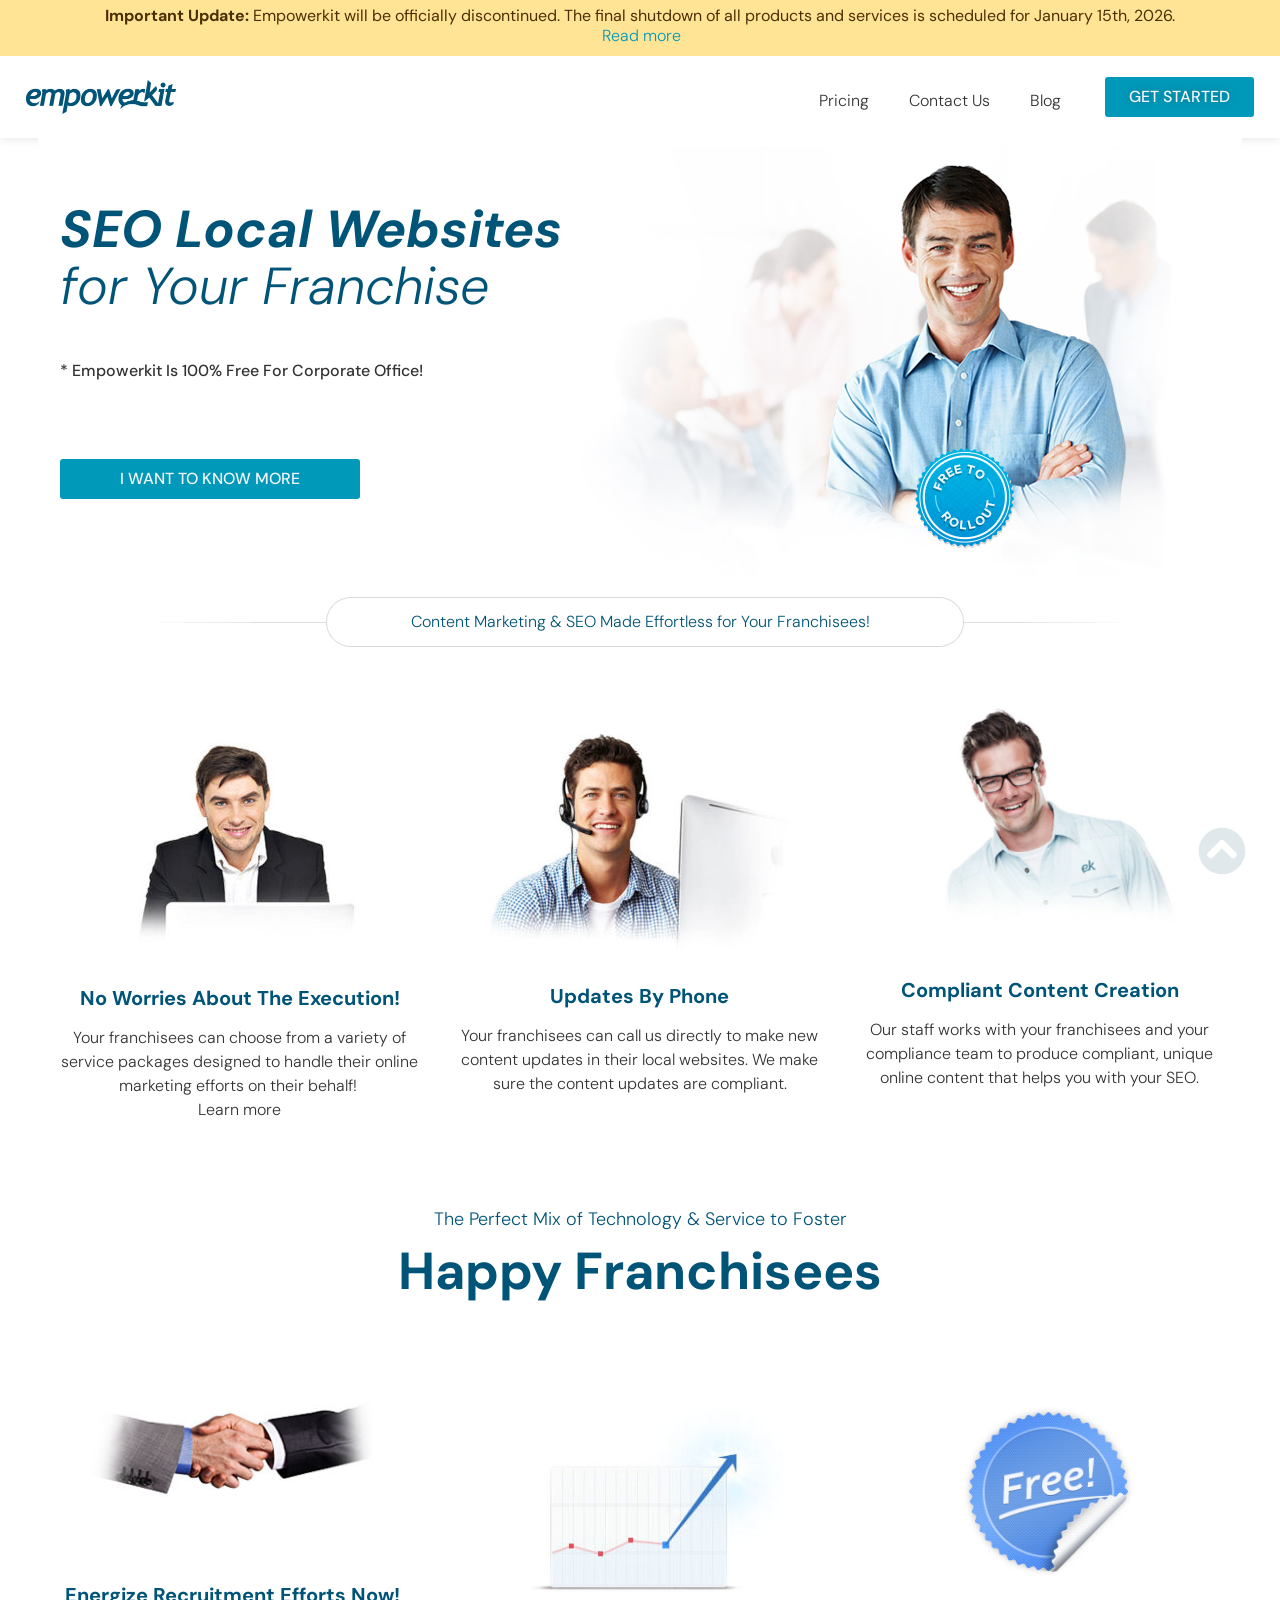
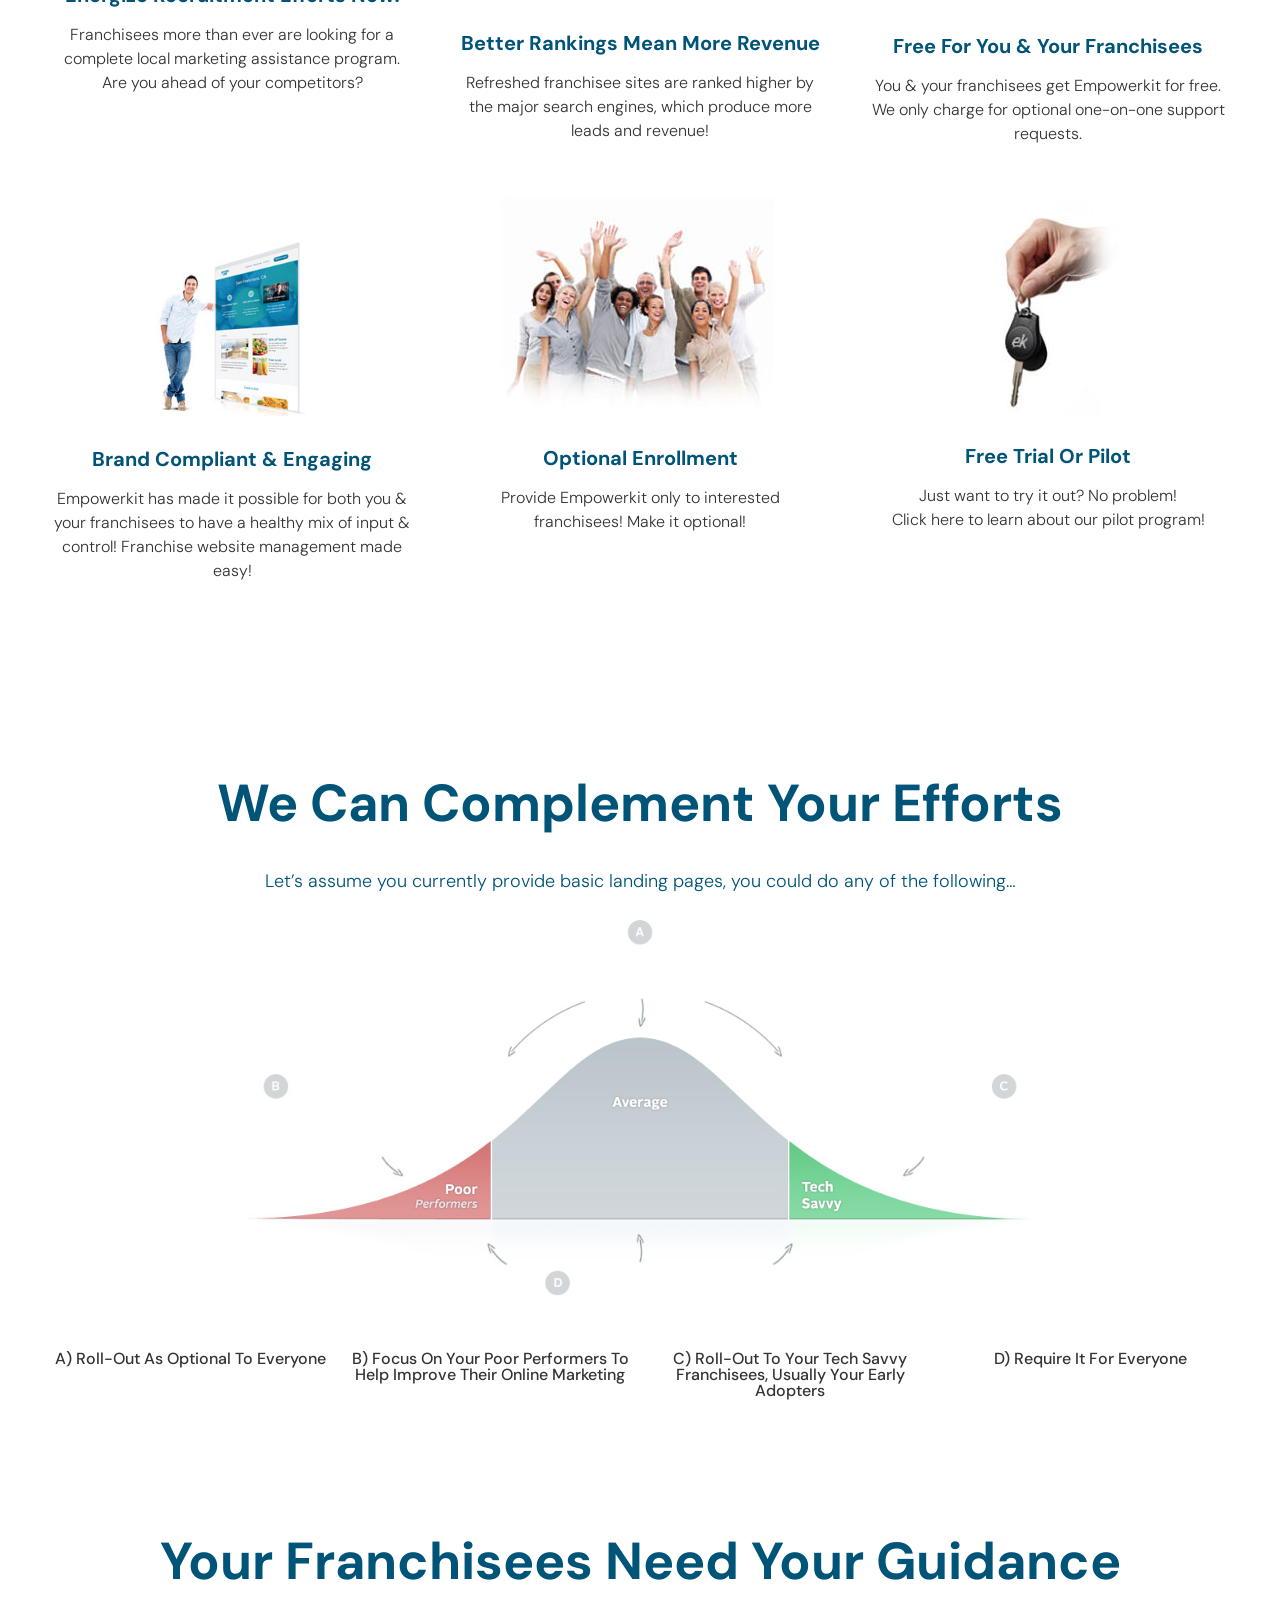
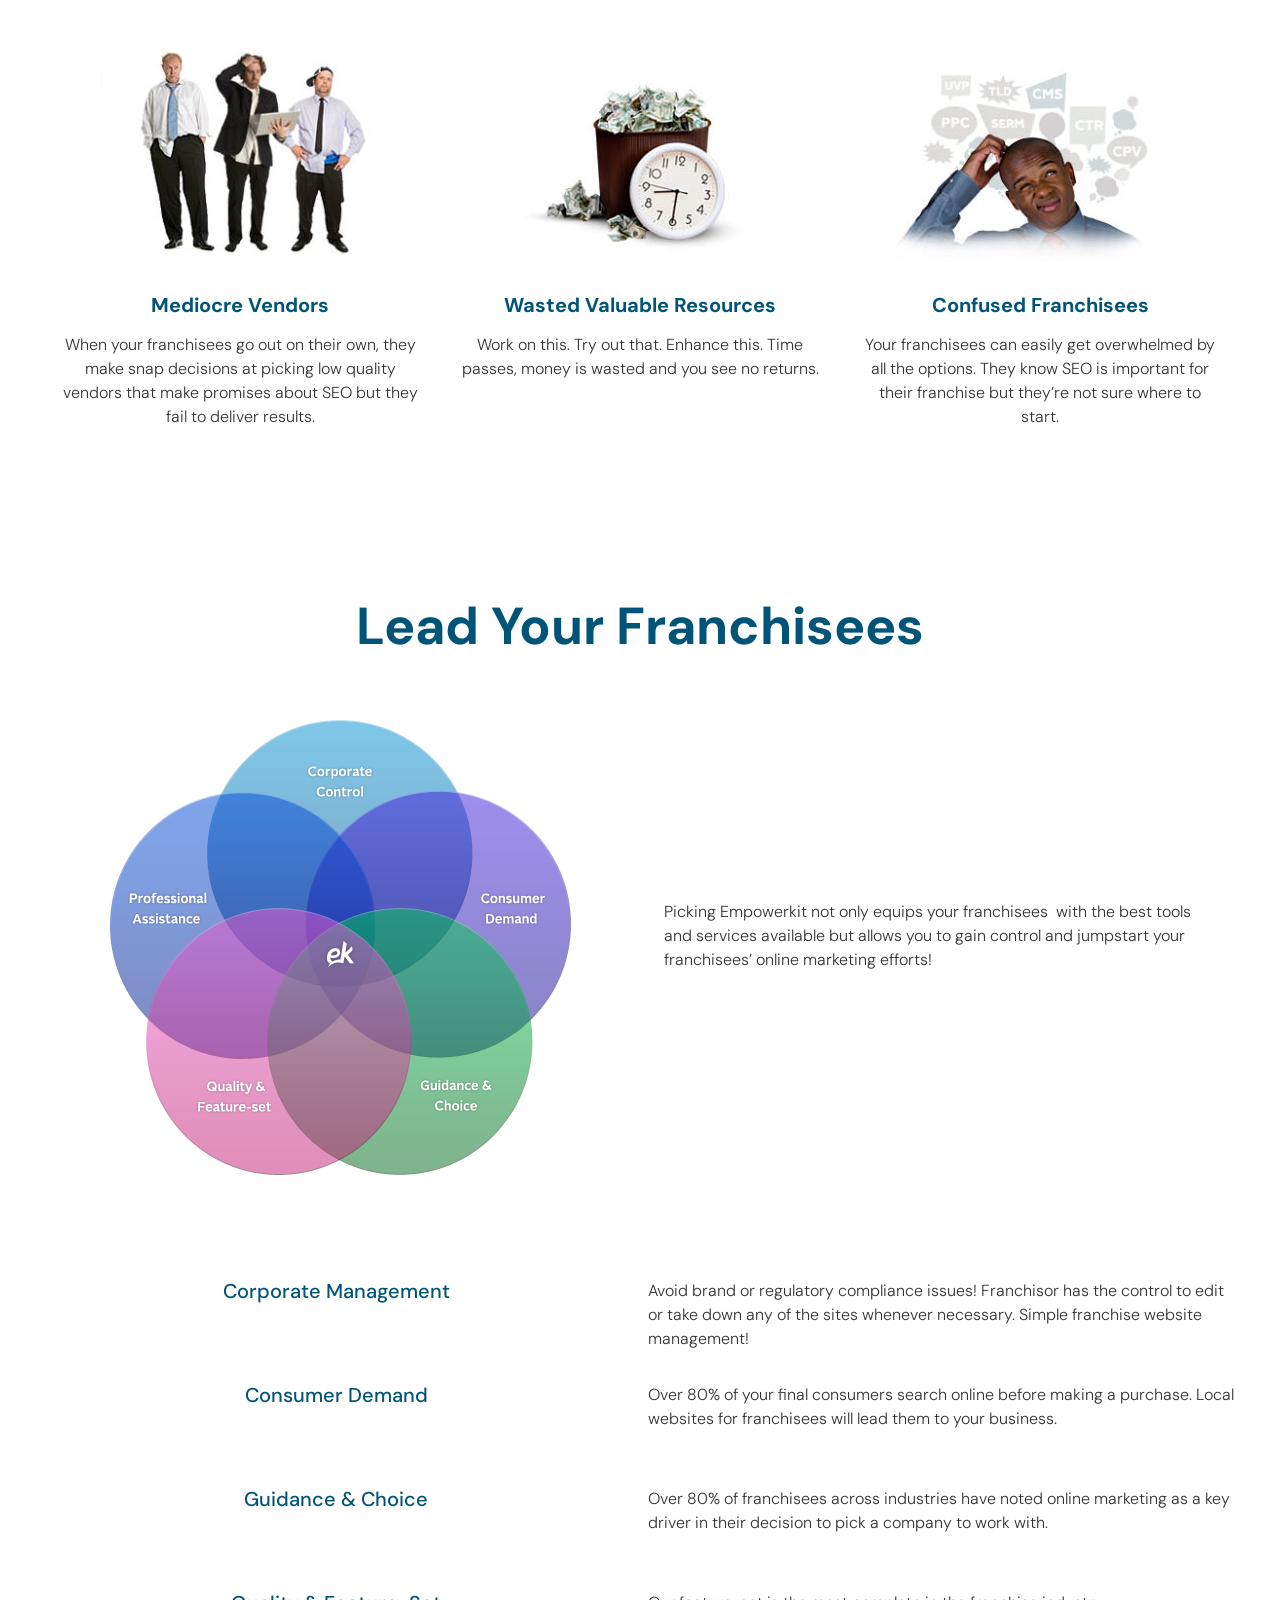
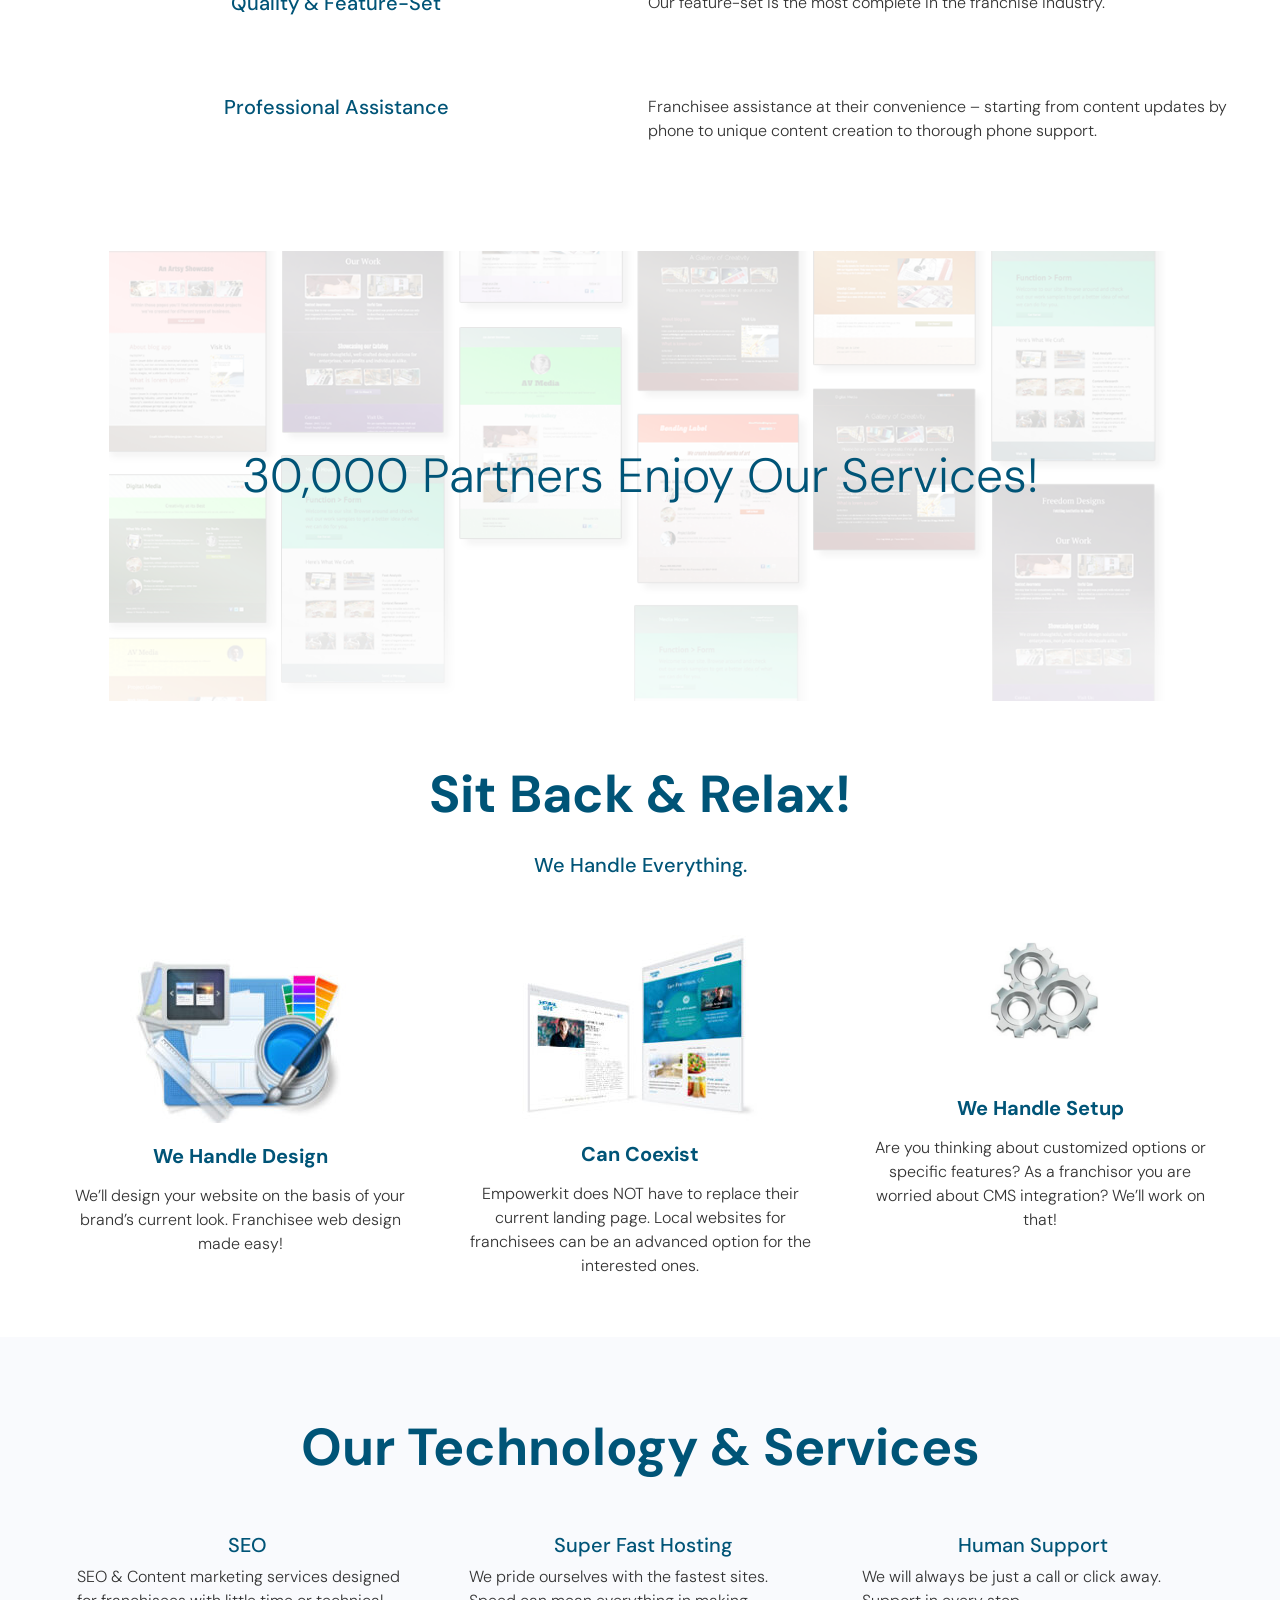
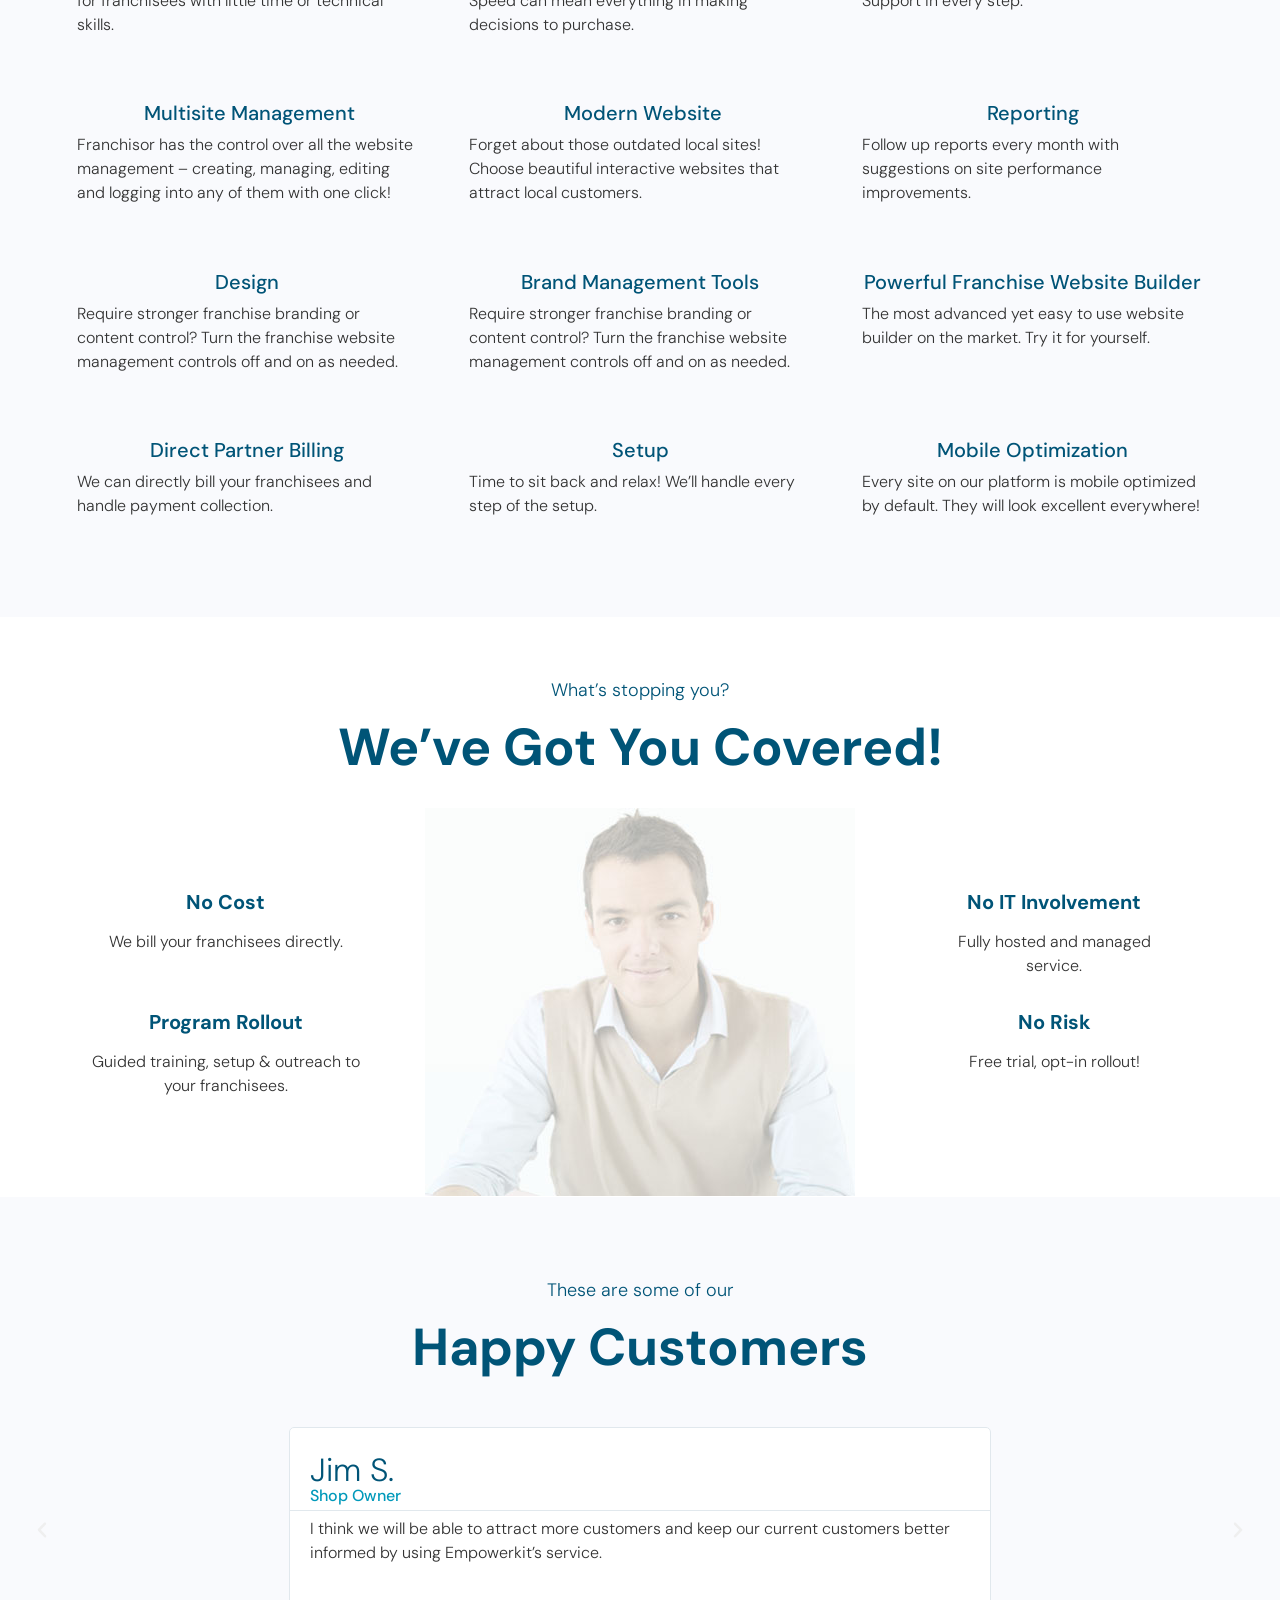
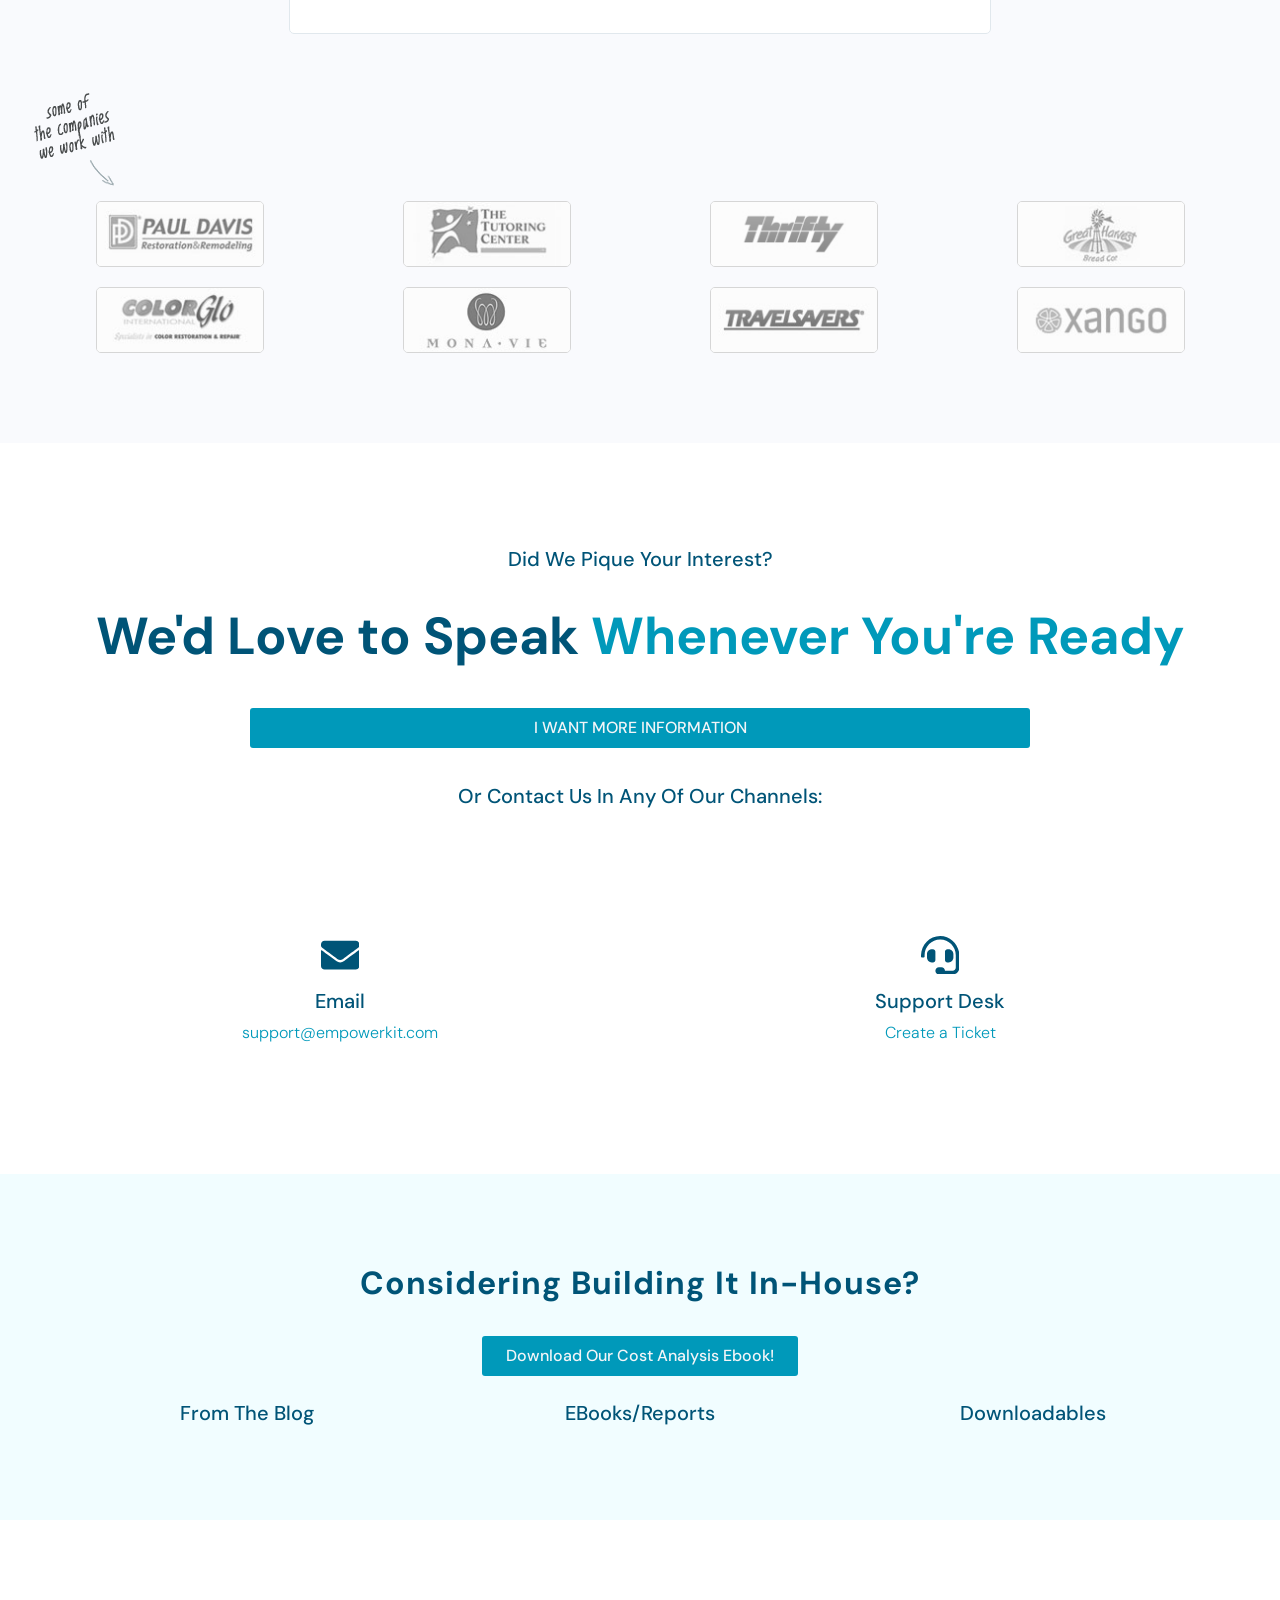
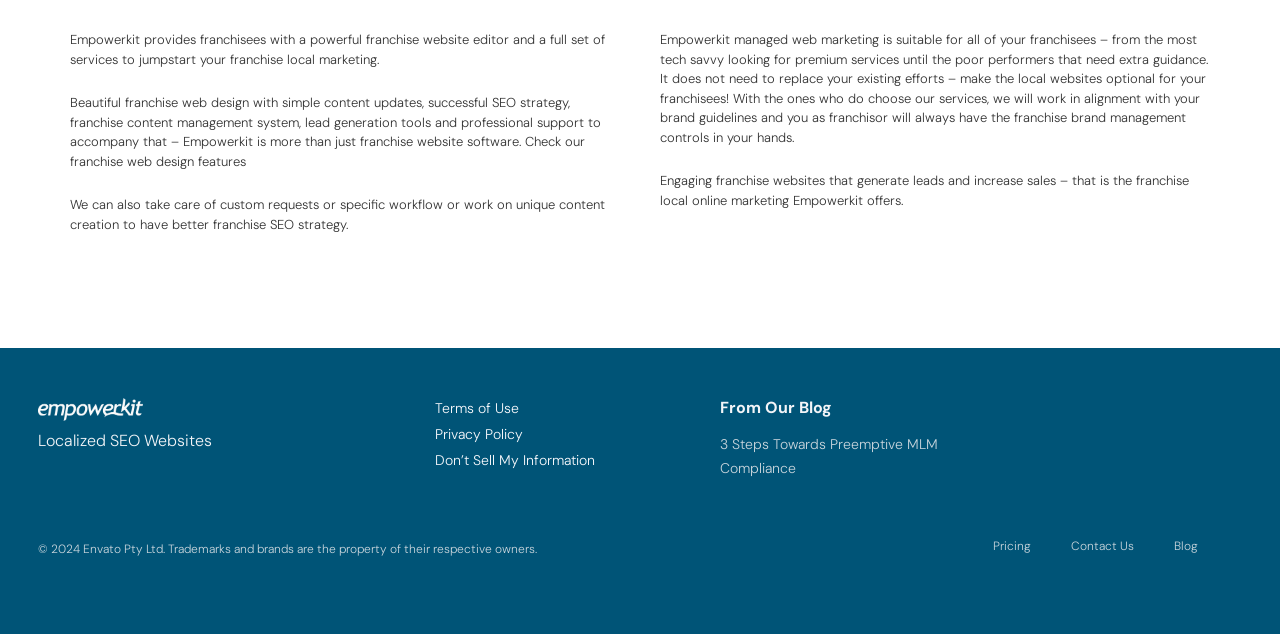
==== commit 7e038669: "fix broken image paths for footer logo and blog header" ====
--- a/index.html
+++ b/index.html
@@ -236,7 +236,7 @@
 				</div>
 				<div class="elementor-element elementor-element-54ab361b elementor-widget elementor-widget-image" data-id="54ab361b" data-element_type="widget" data-widget_type="image.default">
 				<div class="elementor-widget-container">
-															<img loading="lazy" decoding="async" width="800" height="376" src="wp-content/uploads/2025/08/supplement_efforts.jpg" class="attachment-large size-large wp-image-1242" alt="" srcset="/wp-content/uploads/2025/08/supplement_efforts.jpg 980w, /wp-content/uploads/2025/08/supplement_efforts-300x141.jpg 300w, /wp-content/uploads/2025/08/supplement_efforts-768x361.jpg 768w" sizes="(max-width: 800px) 100vw, 800px" />															</div>
+															<img loading="lazy" decoding="async" width="800" height="376" src="wp-content/uploads/2025/08/supplement_efforts.jpg" class="attachment-large size-large wp-image-1242" alt="" srcset="wp-content/uploads/2025/08/supplement_efforts.jpg 980w, wp-content/uploads/2025/08/supplement_efforts-300x141.jpg 300w, wp-content/uploads/2025/08/supplement_efforts-768x361.jpg 768w" sizes="(max-width: 800px) 100vw, 800px" />															</div>
 				</div>
 		<div class="elementor-element elementor-element-2ffe1185 e-grid e-con-full e-con e-child" data-id="2ffe1185" data-element_type="container">
 				<div class="elementor-element elementor-element-5d9b180b elementor-widget elementor-widget-text-editor" data-id="5d9b180b" data-element_type="widget" data-widget_type="text-editor.default">
@@ -289,7 +289,7 @@
 		<div class="elementor-element elementor-element-6eba29bc e-con-full e-flex e-con e-child" data-id="6eba29bc" data-element_type="container">
 				<div class="elementor-element elementor-element-4574f3fb elementor-widget__width-initial elementor-widget-mobile__width-initial elementor-widget elementor-widget-image" data-id="4574f3fb" data-element_type="widget" data-widget_type="image.default">
 				<div class="elementor-widget-container">
-															<img loading="lazy" decoding="async" width="461" height="455" src="wp-content/uploads/2025/08/ek-homepage-02-successful-brand-partners1.png" class="attachment-large size-large wp-image-1243" alt="" srcset="/wp-content/uploads/2025/08/ek-homepage-02-successful-brand-partners1.png 461w, /wp-content/uploads/2025/08/ek-homepage-02-successful-brand-partners1-300x296.png 300w" sizes="(max-width: 461px) 100vw, 461px" />															</div>
+															<img loading="lazy" decoding="async" width="461" height="455" src="wp-content/uploads/2025/08/ek-homepage-02-successful-brand-partners1.png" class="attachment-large size-large wp-image-1243" alt="" srcset="wp-content/uploads/2025/08/ek-homepage-02-successful-brand-partners1.png 461w, wp-content/uploads/2025/08/ek-homepage-02-successful-brand-partners1-300x296.png 300w" sizes="(max-width: 461px) 100vw, 461px" />															</div>
 				</div>
 				<div class="elementor-element elementor-element-7cc6ed8d elementor-widget__width-initial elementor-widget elementor-widget-text-editor" data-id="7cc6ed8d" data-element_type="widget" data-widget_type="text-editor.default">
 				<div class="elementor-widget-container">
@@ -753,7 +753,8 @@
 				</div>
 				<div class="elementor-element elementor-element-558d85c8 elementor-widget elementor-widget-text-editor" data-id="558d85c8" data-element_type="widget" data-widget_type="text-editor.default">
 				<div class="elementor-widget-container">
-									<p><a href="https://empowerkit.freshdesk.com/support/tickets/new" target="_blank" rel="noopener">Create a Ticket</a></p>								</div>
+									<p><a href="mailto:support@empowerkit.com" target="_blank" rel="noopener">Create a Ticket</a></p>
+									</div>
 				</div>
 					</div>
 				</div>
@@ -827,8 +828,8 @@
 					<div class="e-con-inner">
 		<div class="elementor-element elementor-element-432dfe6e e-con-full e-flex e-con e-child" data-id="432dfe6e" data-element_type="container">
 				<div class="elementor-element elementor-element-460d75ec elementor-widget elementor-widget-image" data-id="460d75ec" data-element_type="widget" data-widget_type="image.default">
-				<div class="elementor-widget-container">
-															<img width="300" height="65" src="wp-content/uploads/2025/08/EKWhite-300x65.png" class="attachment-medium size-medium wp-image-1191" alt="" srcset="/wp-content/uploads/2025/08/EKWhite-300x65.png 300w, /wp-content/uploads/2025/08/EKWhite-1024x221.png 1024w, /wp-content/uploads/2025/08/EKWhite-768x166.png 768w, /wp-content/uploads/2025/08/EKWhite-1536x332.png 1536w, /wp-content/uploads/2025/08/EKWhite.png 2048w" sizes="(max-width: 300px) 100vw, 300px" />															</div>
+				<div class="elementor-widget-container"><a href="../index.html">
+					<img width="300" height="65" src="images/EKWhite-300x65.png" class="attachment-medium size-medium wp-image-1191" alt="Empowerkit Logo" />				</a>															</div>
 				</div>
 				<div class="elementor-element elementor-element-20f9a113 elementor-widget elementor-widget-heading" data-id="20f9a113" data-element_type="widget" data-widget_type="heading.default">
 				<div class="elementor-widget-container">
@@ -944,10 +945,6 @@
 					</div>
 				</div>
 				</footer>
-		
-<script type="speculationrules">
-{"prefetch":[{"source":"document","where":{"and":[{"href_matches":"\/*"},{"not":{"href_matches":["\/wp-*.php","\/wp-admin\/*","\/wp-content\/uploads\/*","\/wp-content\/*","\/wp-content\/plugins\/*","\/wp-content\/themes\/hello-elementor\/*","\/*\\?(.+)"]}},{"not":{"selector_matches":"a[rel~=\"nofollow\"]"}},{"not":{"selector_matches":".no-prefetch, .no-prefetch a"}}]},"eagerness":"conservative"}]}
-</script>
 			<script>
 				const lazyloadRunObserver = () => {
 					const lazyloadBackgrounds = document.querySelectorAll( `.e-con.e-parent:not(.e-lazyloaded)` );
@@ -997,8 +994,5 @@
 </script>
 <script src="wp-content/plugins/elementor-pro/assets/js/frontend.min242d.js" id="elementor-pro-frontend-js"></script>
 <script src="wp-content/plugins/elementor-pro/assets/js/elements-handlers.min242d.js" id="pro-elements-handlers-js"></script>
-
 </body>
-
-
-</html>
+</html>
